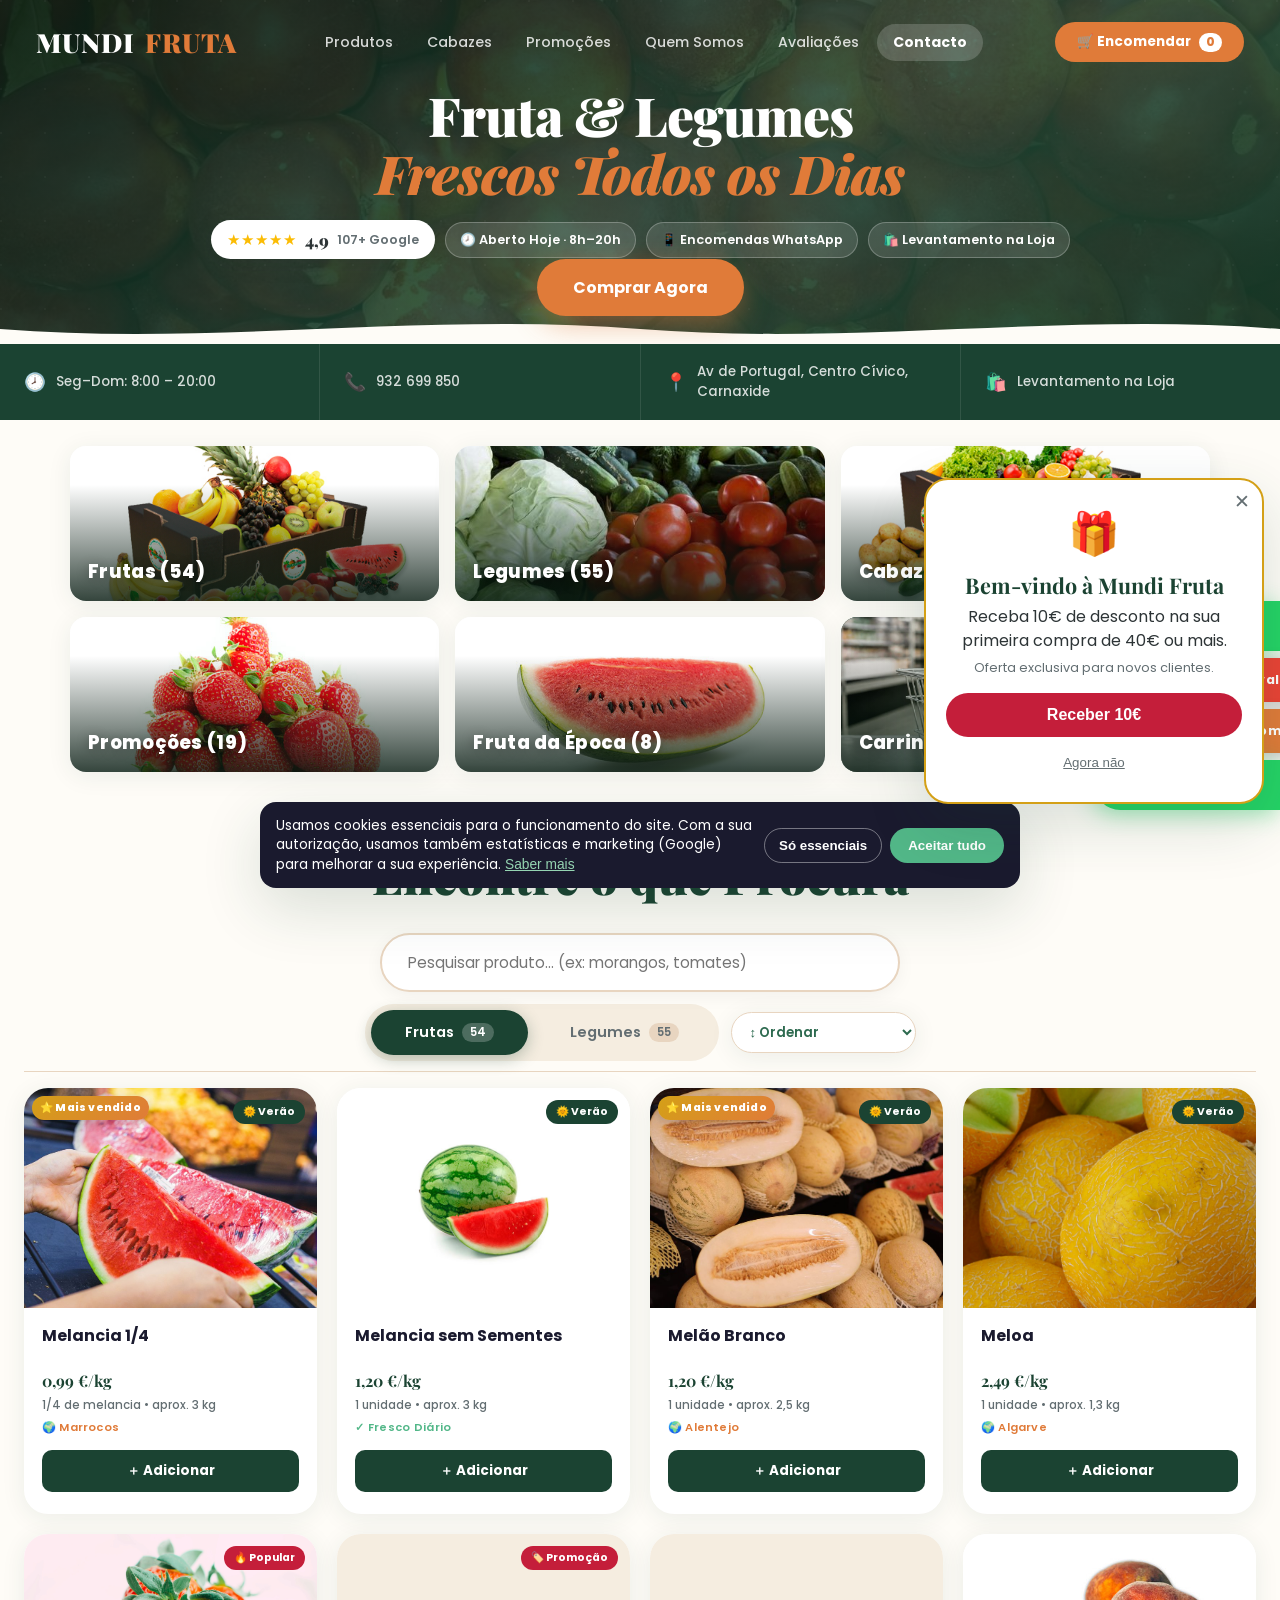
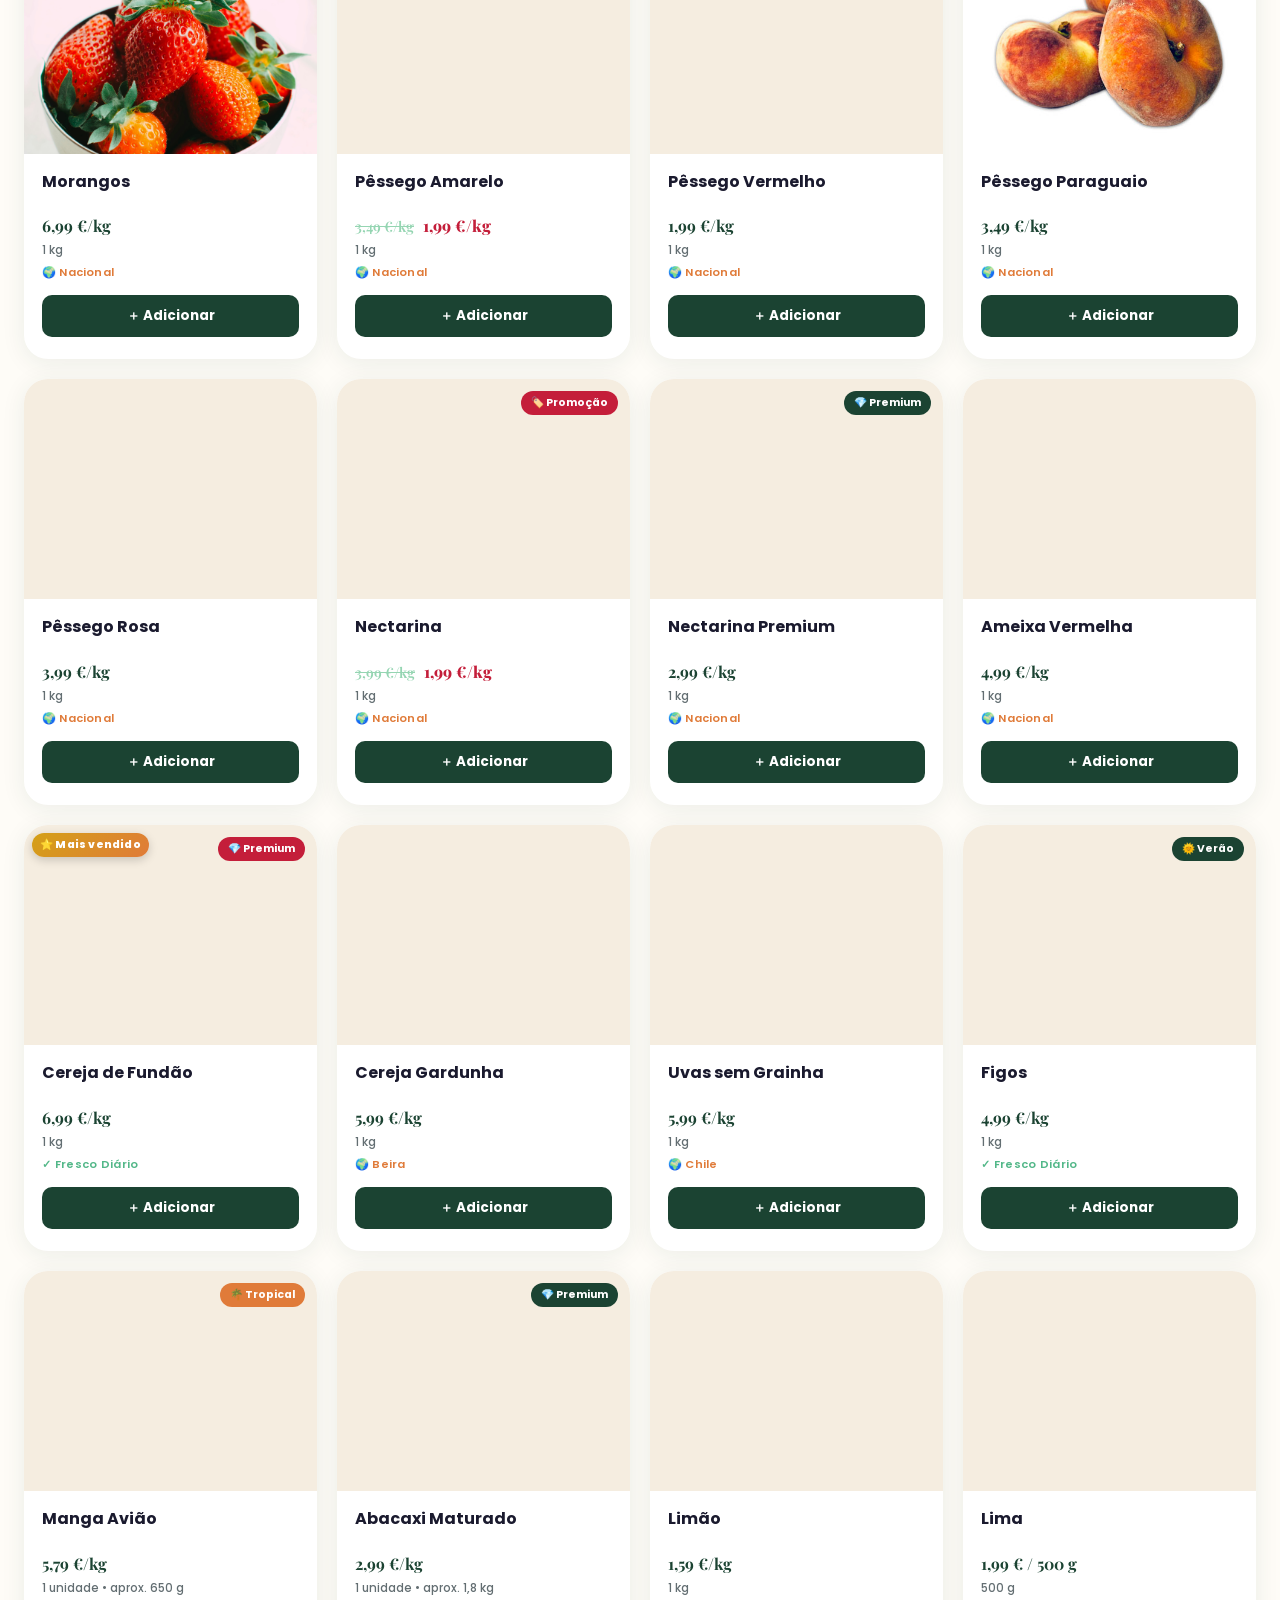
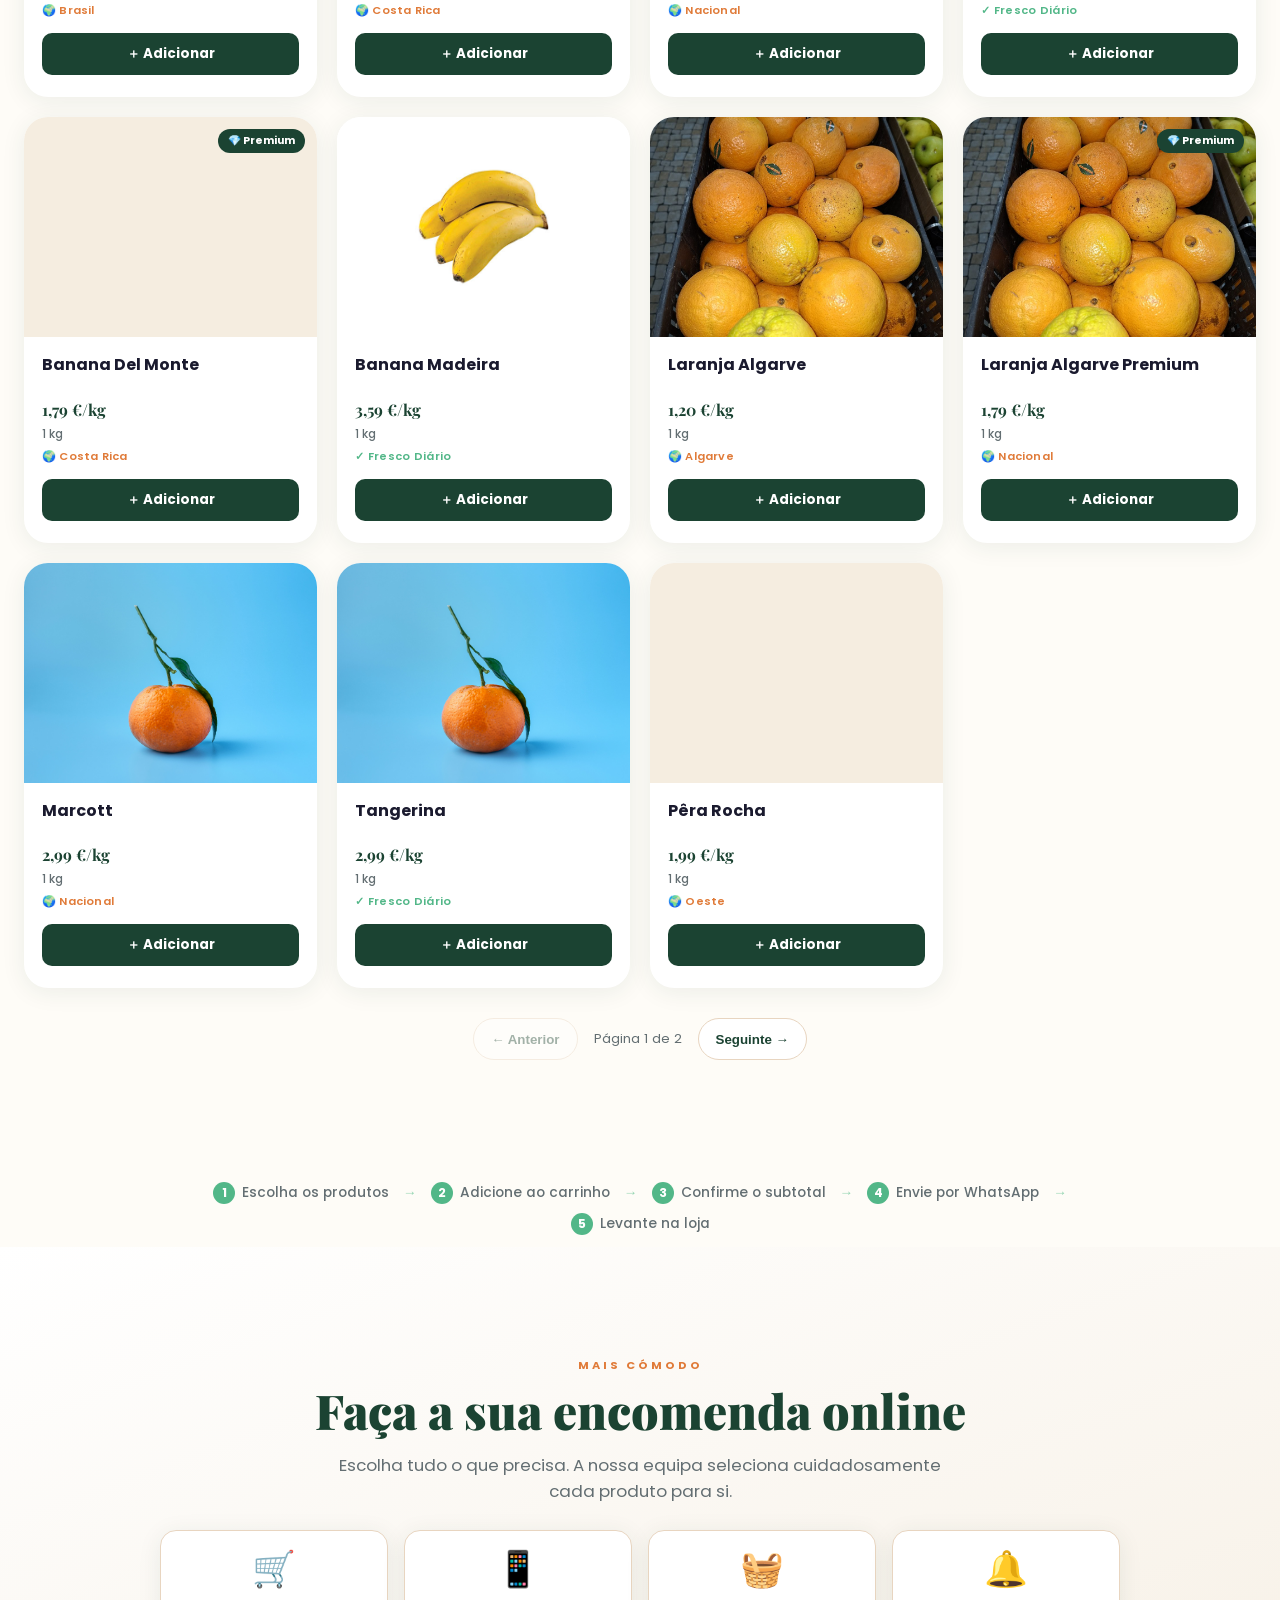
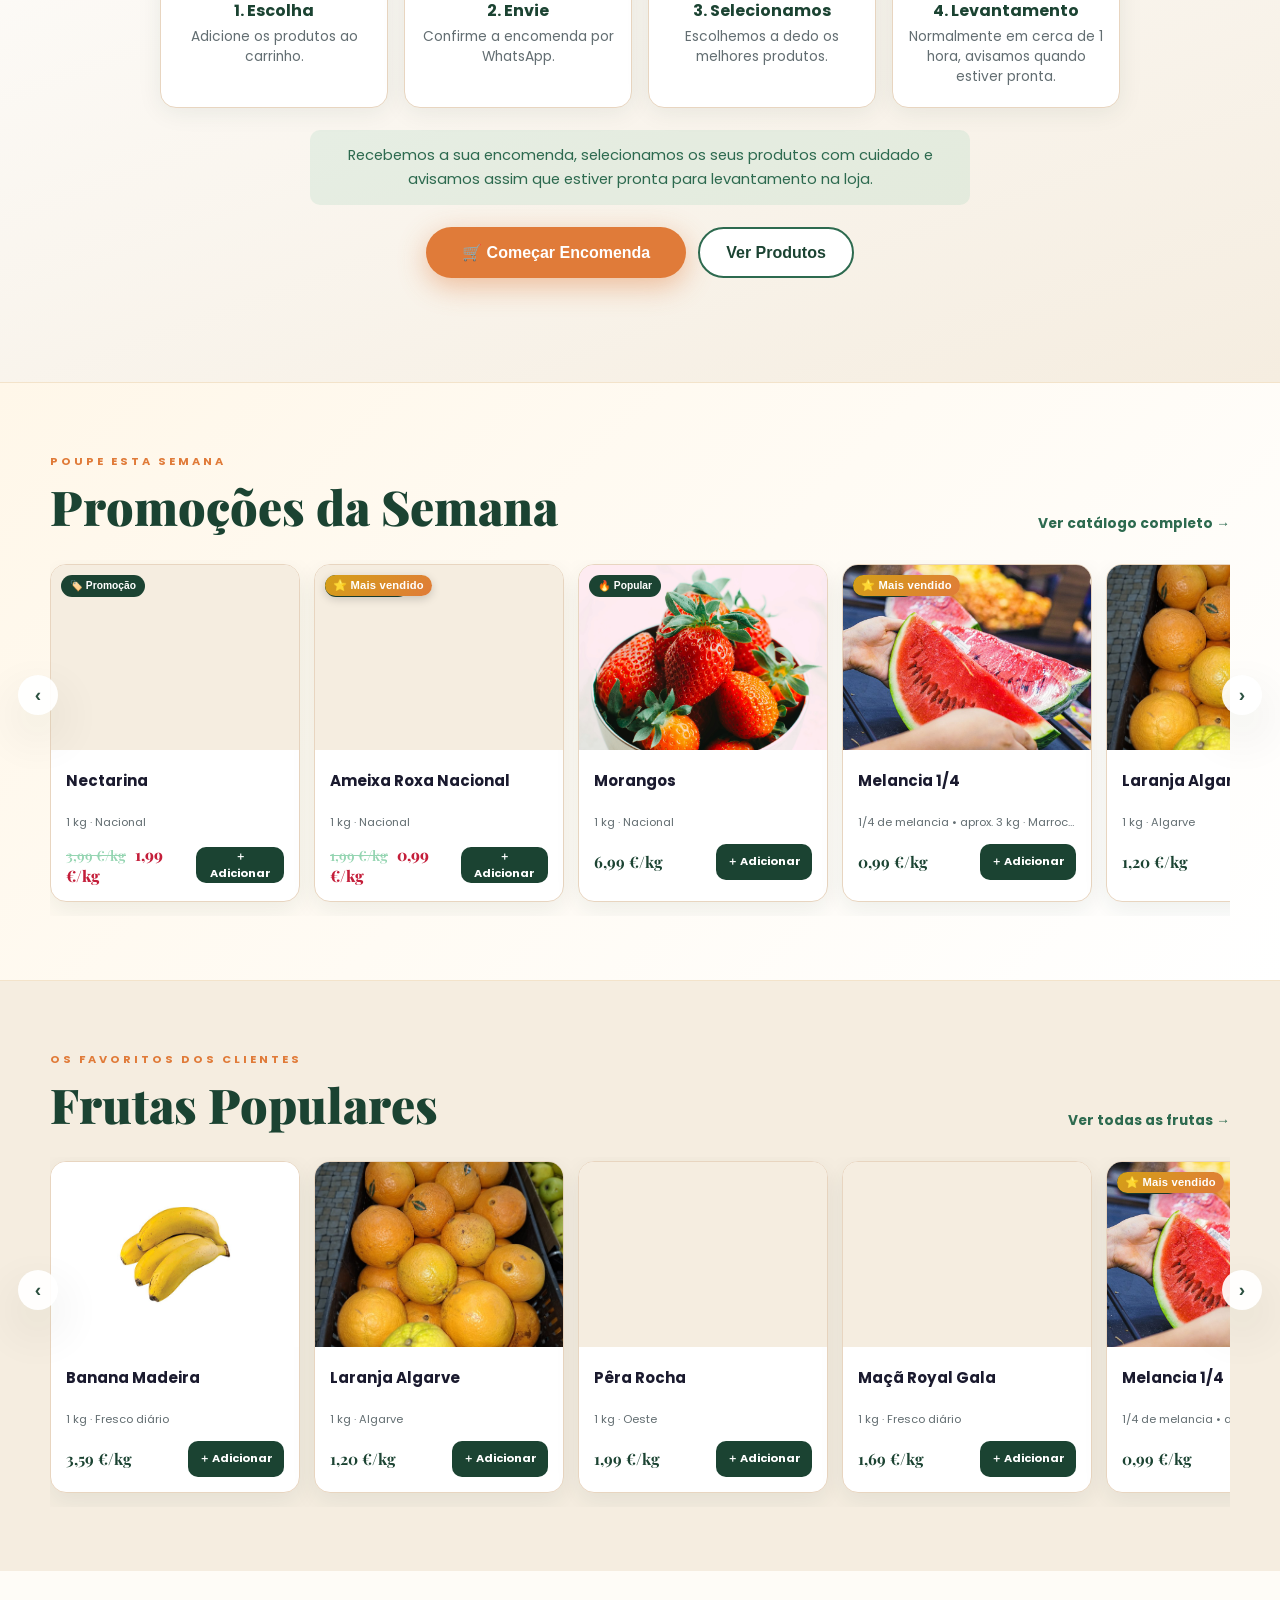
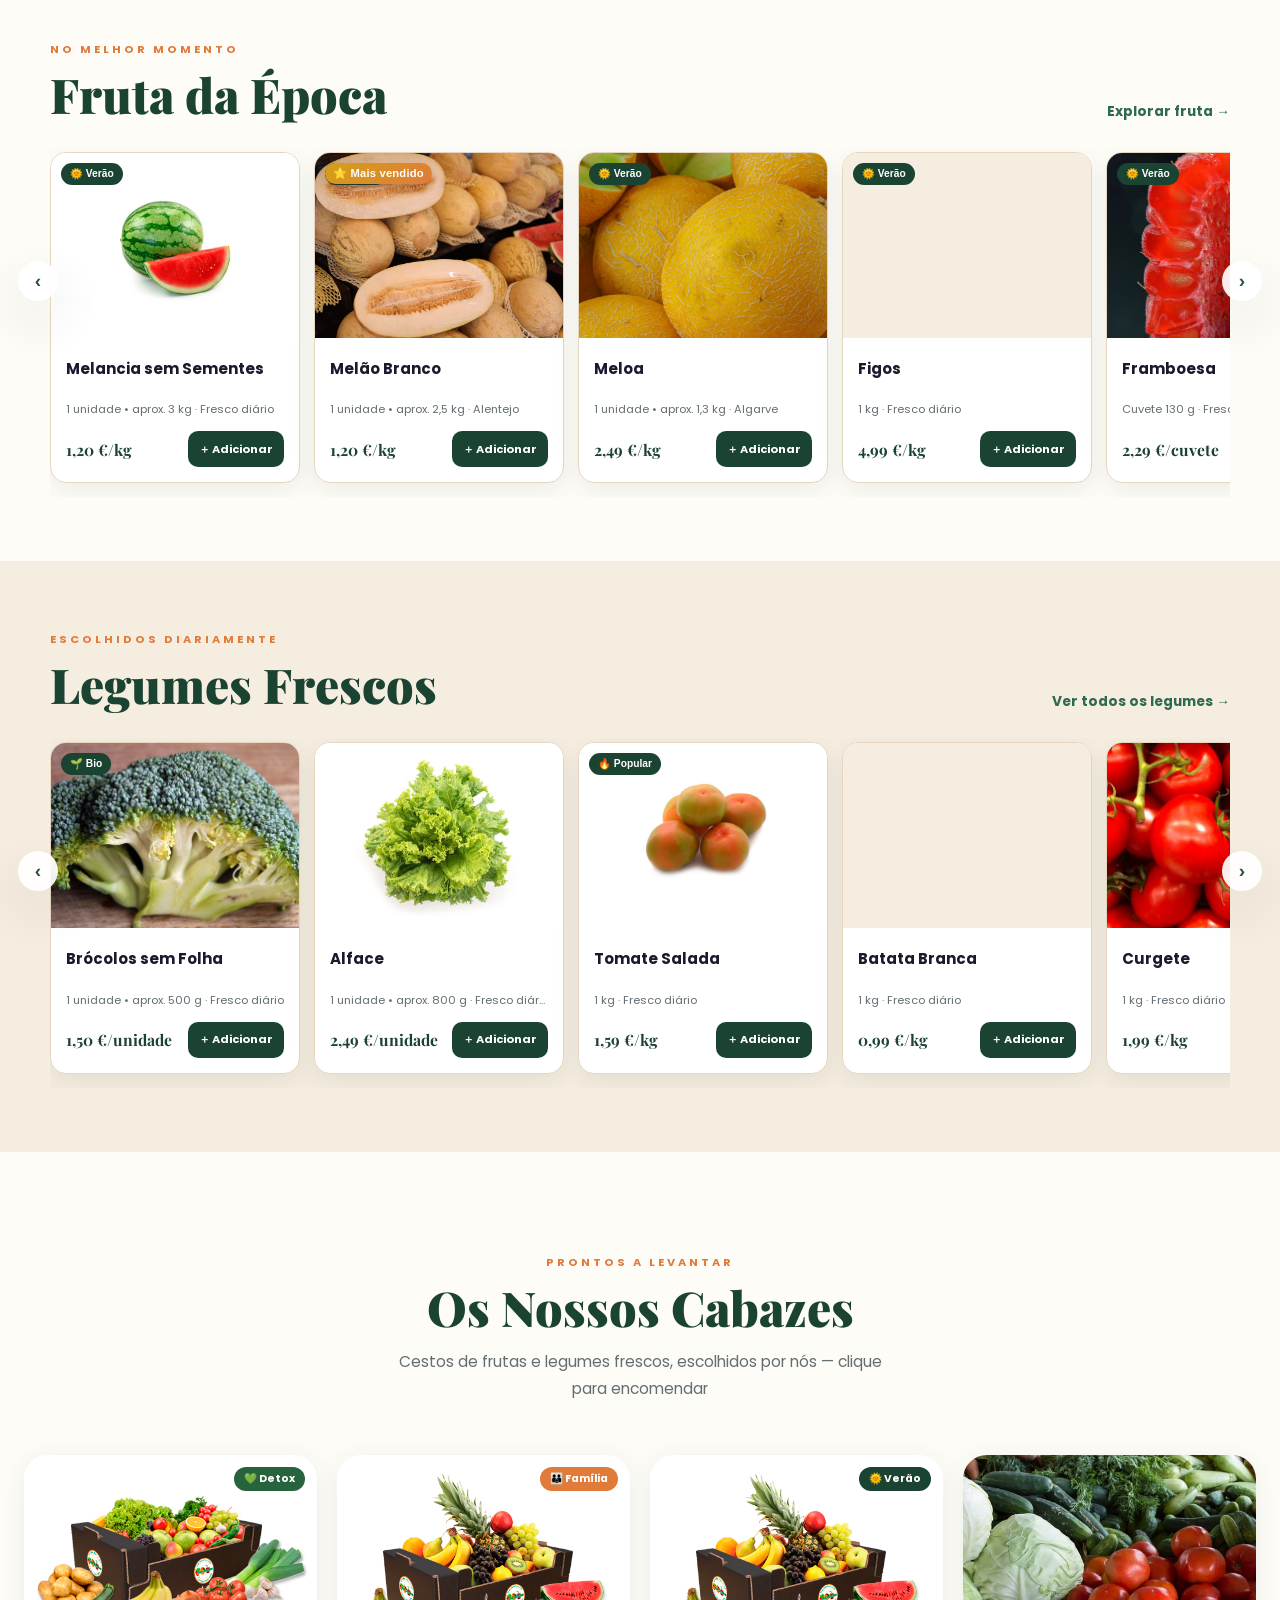
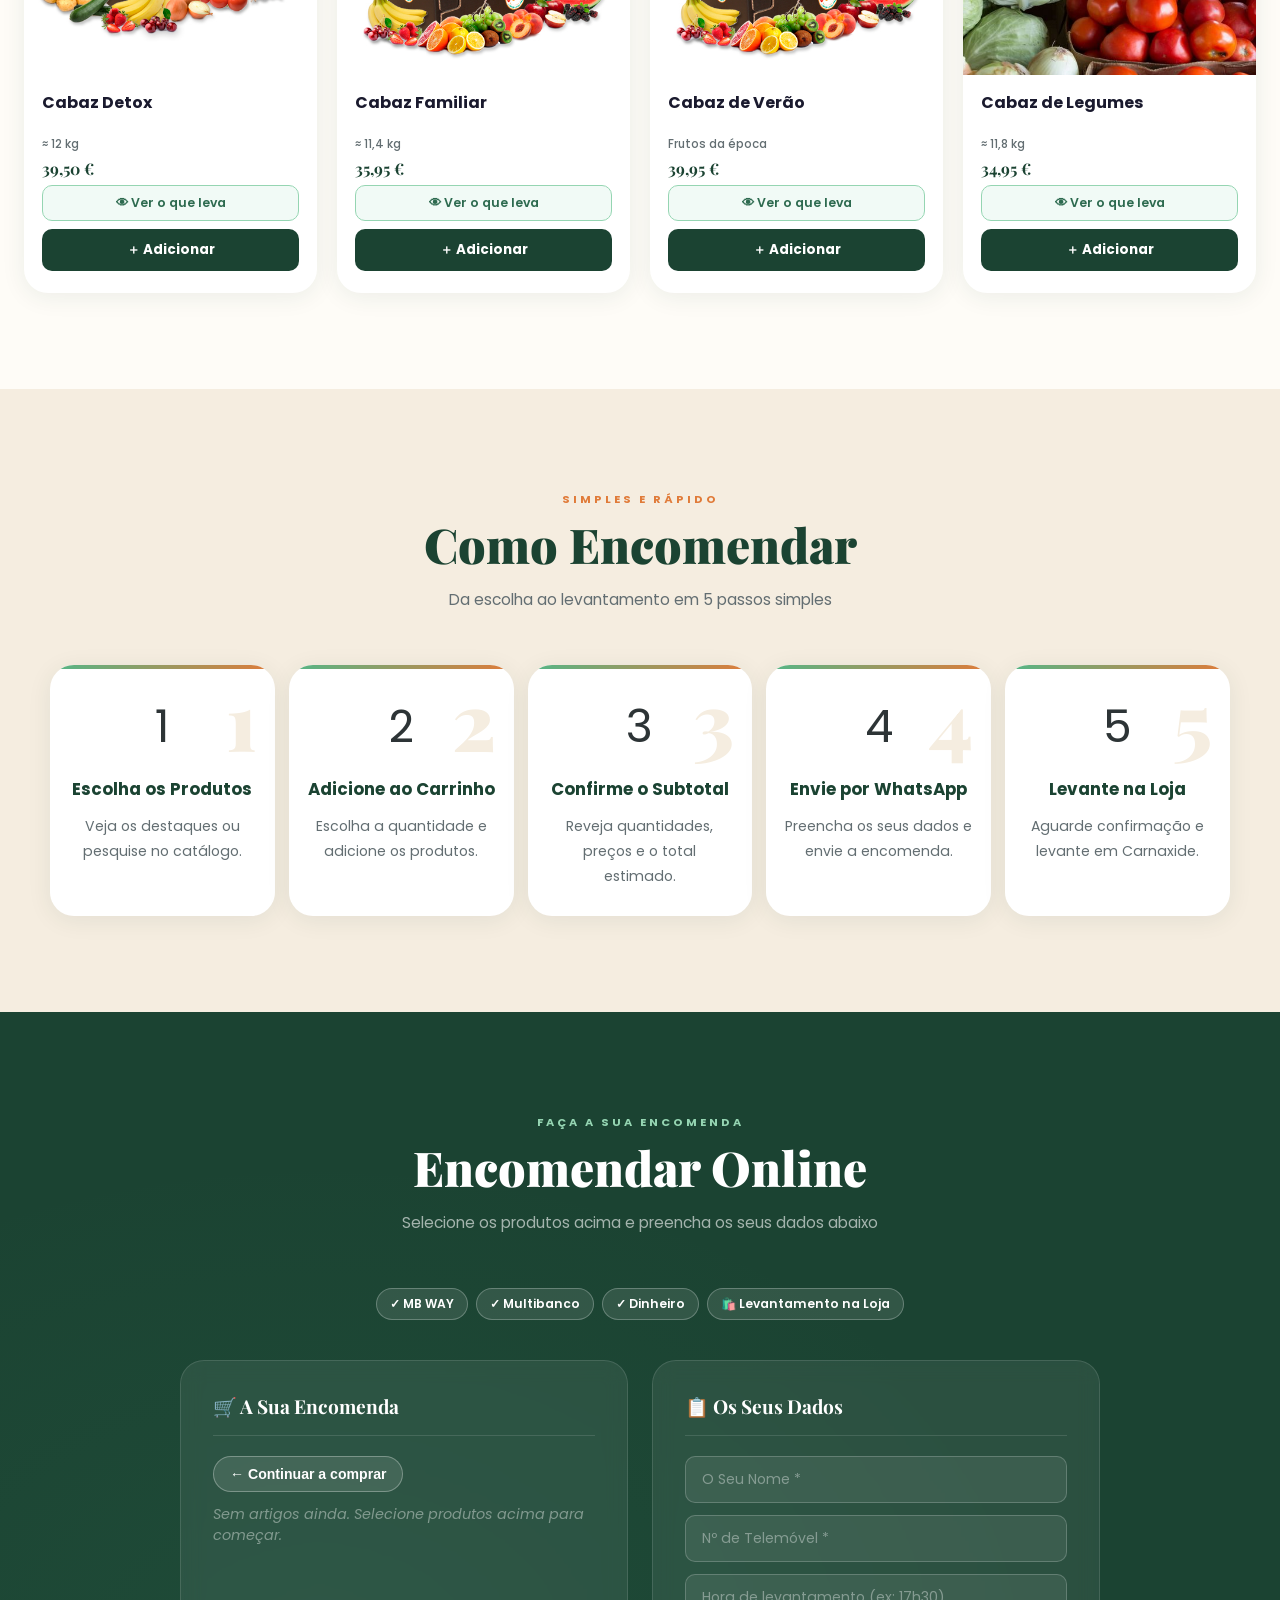
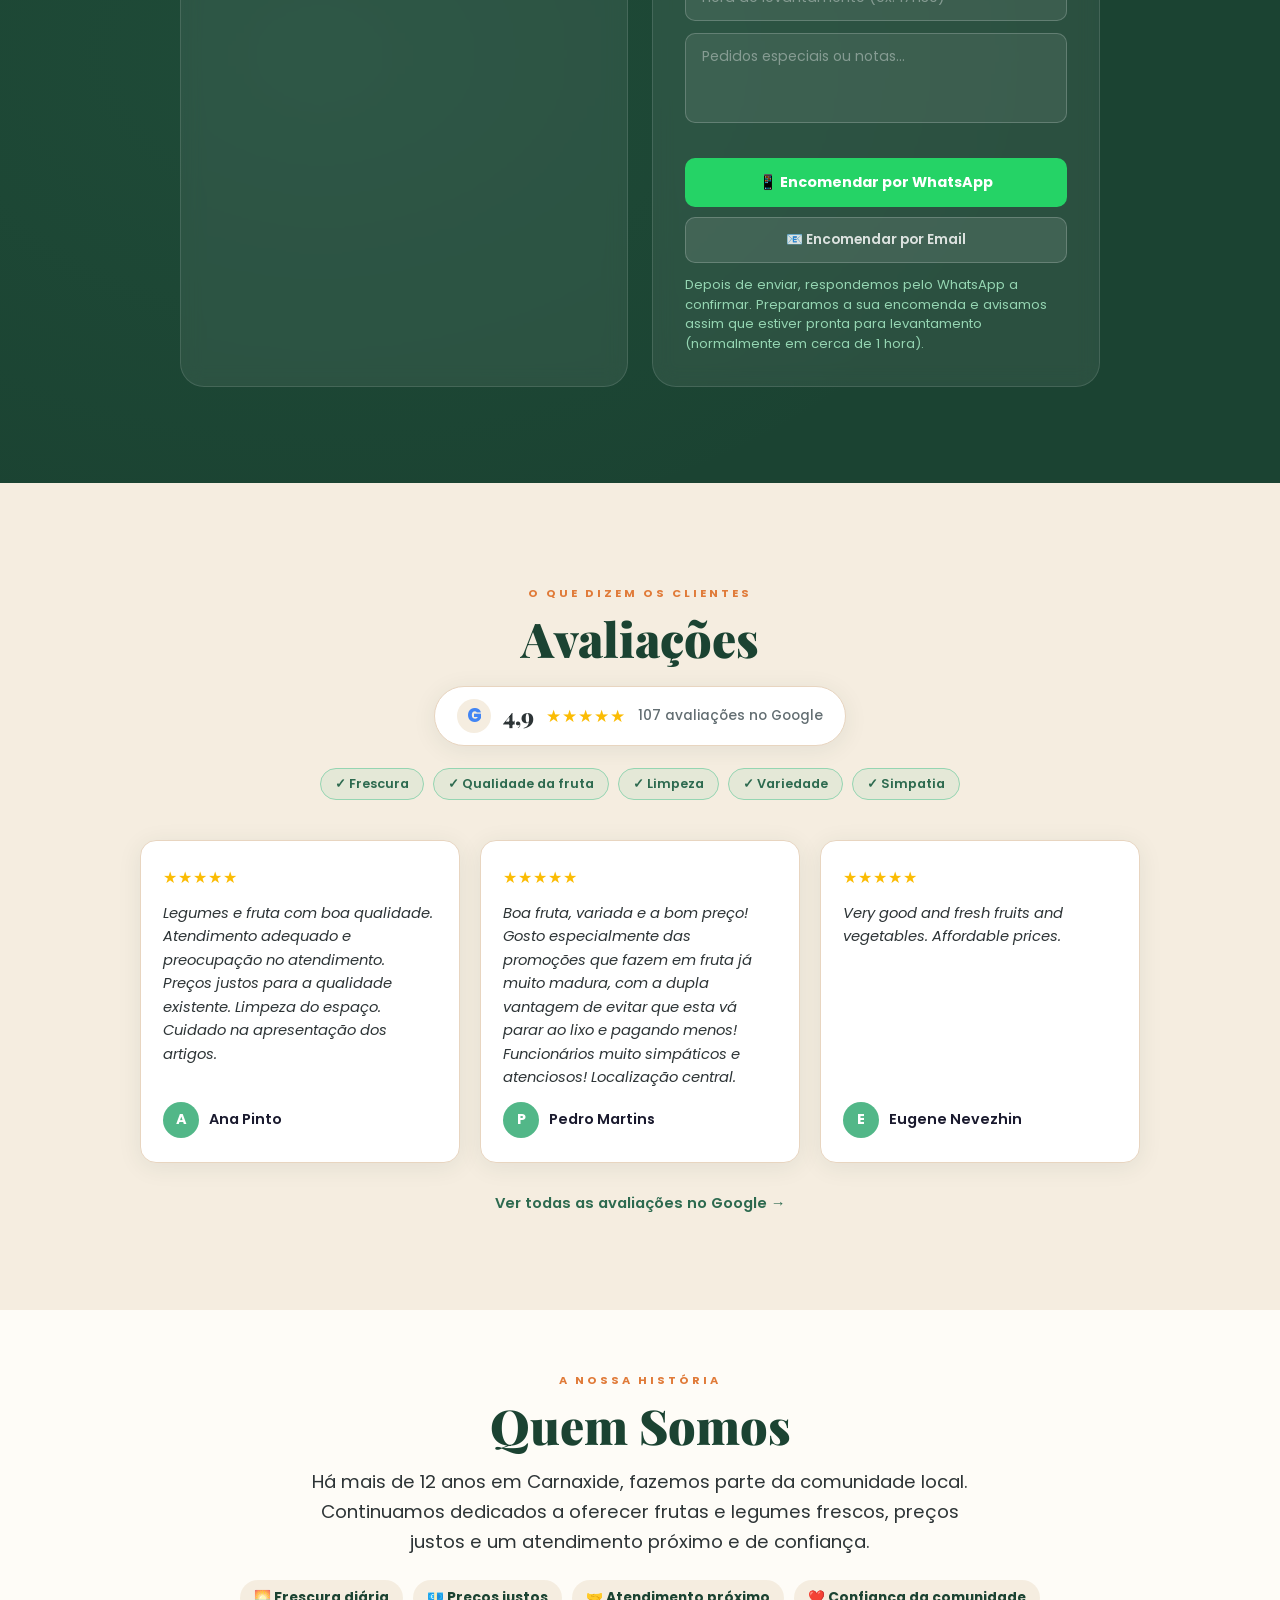
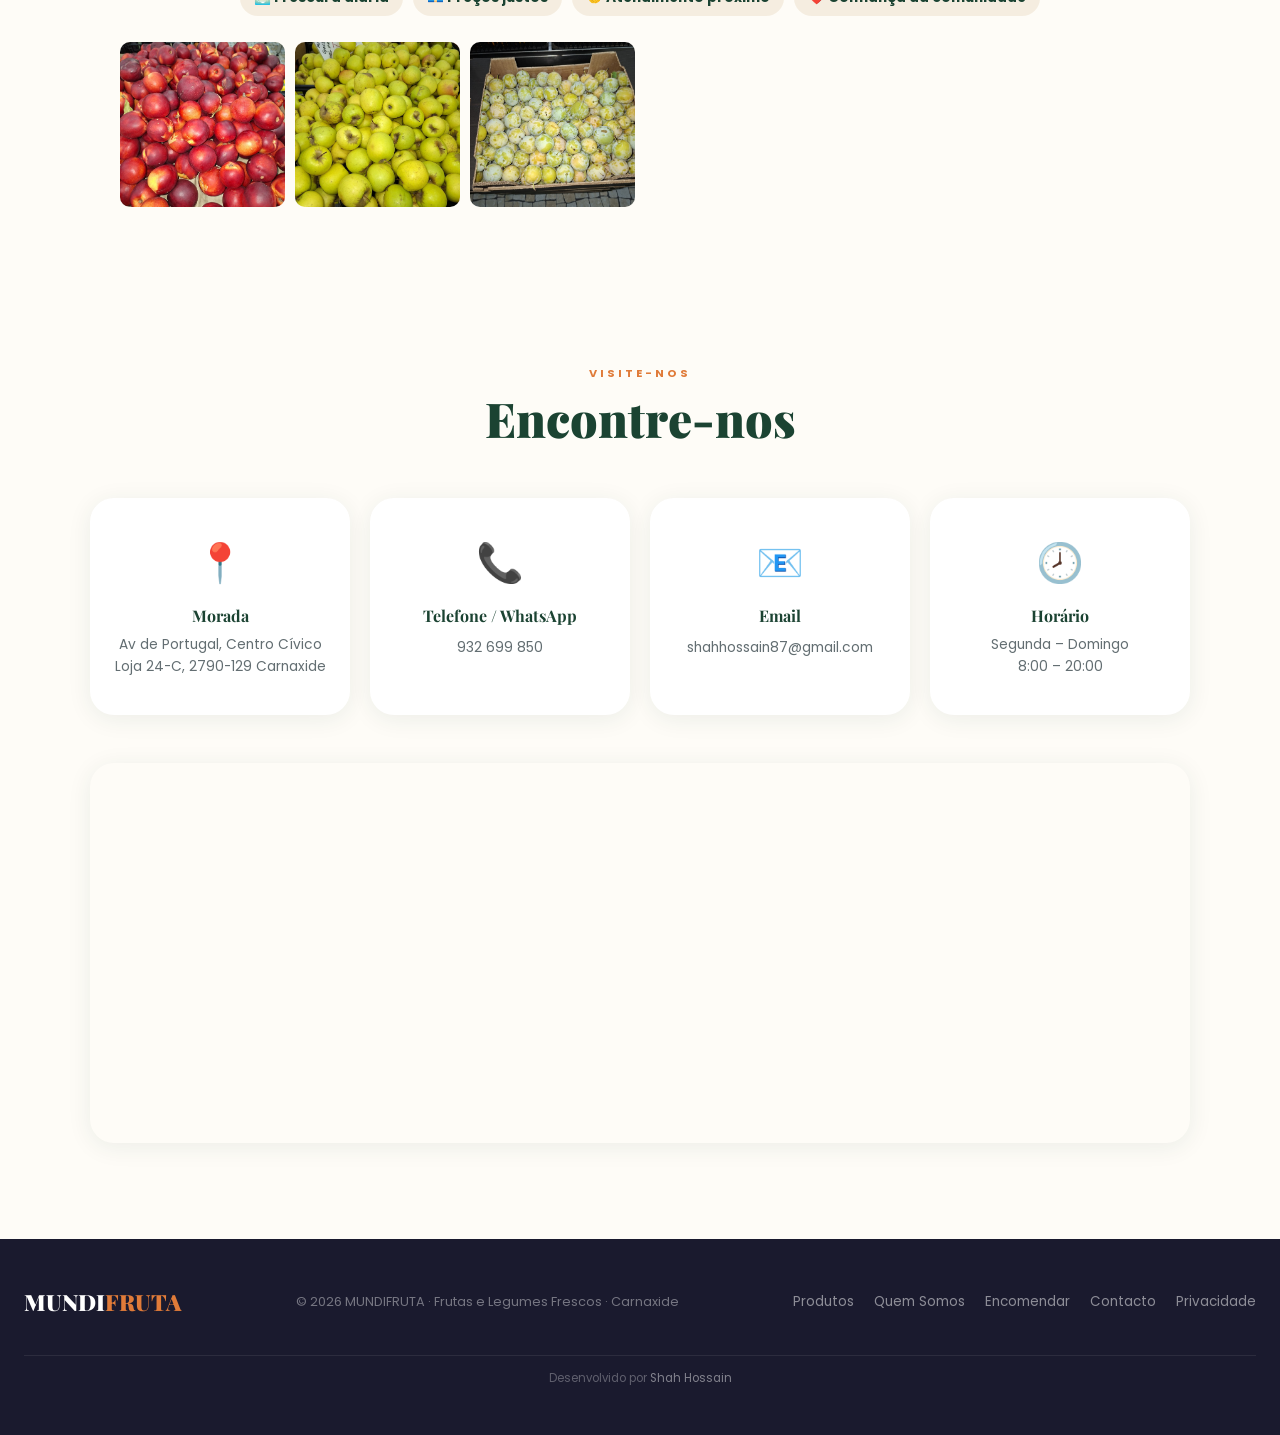
==== index.html @ 9eb569d8 "Promos + top sellers + Ameixa Branca unavailable - Ameixa Branca Nacional -> Indisponível (no add bu" ====
<!DOCTYPE html>
<html lang="pt">
<head>
  <meta charset="UTF-8"/>
  <meta name="viewport" content="width=device-width, initial-scale=1.0"/>
  <meta name="description" content="MUNDIFRUTA — Frutas e Legumes Frescos em Carnaxide. Encomende via WhatsApp e levante na loja. Aberto todos os dias das 8h às 20h."/>
  <title>MUNDIFRUTA — Frutas &amp; Legumes Frescos | Carnaxide</title>
  <link rel="canonical" href="https://shahhossain050187-beep.github.io/mundifruta/"/>

  <!-- Favicon (emoji) -->
  <link rel="icon" href="data:image/svg+xml,<svg xmlns='http://www.w3.org/2000/svg' viewBox='0 0 100 100'><text y='.9em' font-size='90'>🍓</text></svg>"/>

  <!-- Open Graph (WhatsApp / Facebook partilha) -->
  <meta property="og:type" content="business.business"/>
  <meta property="og:site_name" content="MUNDIFRUTA"/>
  <meta property="og:title" content="MUNDIFRUTA — Frutas &amp; Legumes Frescos em Carnaxide"/>
  <meta property="og:description" content="Frutas e legumes frescos selecionados diariamente. Encomende por WhatsApp e levante na loja. Aberto todos os dias, 8h–20h · Carnaxide."/>
  <meta property="og:image" content="https://shahhossain050187-beep.github.io/mundifruta/fotos/cabaz_mix.jpeg"/>
  <meta property="og:url" content="https://shahhossain050187-beep.github.io/mundifruta/"/>
  <meta property="og:locale" content="pt_PT"/>

  <!-- Twitter card -->
  <meta name="twitter:card" content="summary_large_image"/>
  <meta name="twitter:title" content="MUNDIFRUTA — Frutas &amp; Legumes Frescos em Carnaxide"/>
  <meta name="twitter:description" content="Frutas e legumes frescos selecionados diariamente. Encomende por WhatsApp e levante na loja. Carnaxide · 8h–20h."/>
  <meta name="twitter:image" content="https://shahhossain050187-beep.github.io/mundifruta/fotos/cabaz_mix.jpeg"/>

  <link rel="preconnect" href="https://fonts.googleapis.com">
  <link rel="preconnect" href="https://fonts.gstatic.com" crossorigin>
  <link href="https://fonts.googleapis.com/css2?family=Playfair+Display:ital,wght@0,700;0,900;1,700&family=Poppins:wght@300;400;500;600;700;800&display=swap" rel="stylesheet">
  <link rel="stylesheet" href="css/estilos.css?v=20"/>

  <!-- ═══════════ DADOS ESTRUTURADOS (Google) ═══════════ -->
  <script type="application/ld+json">
  {
    "@context": "https://schema.org",
    "@type": "GroceryStore",
    "name": "MUNDIFRUTA",
    "description": "Loja de frutas e legumes frescos em Carnaxide. Encomende por WhatsApp e levante na loja.",
    "image": "https://shahhossain050187-beep.github.io/mundifruta/fotos/cabaz_mix.jpeg",
    "url": "https://shahhossain050187-beep.github.io/mundifruta/",
    "telephone": "+351932699850",
    "priceRange": "€€",
    "currenciesAccepted": "EUR",
    "address": {
      "@type": "PostalAddress",
      "streetAddress": "Av de Portugal, Centro Cívico, Loja 24-C",
      "addressLocality": "Carnaxide",
      "addressRegion": "Oeiras",
      "postalCode": "2790-129",
      "addressCountry": "PT"
    },
    "geo": {
      "@type": "GeoCoordinates",
      "latitude": 38.7252,
      "longitude": -9.2447
    },
    "hasMap": "https://maps.app.goo.gl/1gHGqMac4ahTtfxf8",
    "openingHoursSpecification": [{
      "@type": "OpeningHoursSpecification",
      "dayOfWeek": ["Monday","Tuesday","Wednesday","Thursday","Friday","Saturday","Sunday"],
      "opens": "08:00",
      "closes": "20:00"
    }],
    "aggregateRating": {
      "@type": "AggregateRating",
      "ratingValue": "4.9",
      "reviewCount": "107",
      "bestRating": "5"
    },
    "areaServed": ["Carnaxide","Oeiras","Linda-a-Velha","Queijas","Miraflores","Algés"],
    "sameAs": [
      "https://www.facebook.com/share/1BTf2VkRDJ/",
      "https://maps.app.goo.gl/1gHGqMac4ahTtfxf8"
    ]
  }
  </script>
</head>
<body>

<!-- ═══════════ NAV ═══════════ -->
<nav id="main-nav">
  <div class="nav-inner">
    <a href="#inicio" class="logo">MUNDI<span class="logo-accent">FRUTA</span></a>
    <div class="nav-links">
      <a href="#produtos">Produtos</a>
      <a href="#cabazes">Cabazes</a>
      <a href="#promocoes">Promoções</a>
      <a href="#quem-somos">Quem Somos</a>
      <a href="#avaliacoes">Avaliações</a>
      <a href="#contacto">Contacto</a>
    </div>
    <div class="nav-right">
      <button class="nav-order" onclick="irParaEncomenda()">
        🛒 Encomendar <span class="cart-badge" id="cart-count">0</span>
      </button>
      <button class="hamburger" onclick="toggleMenu()" aria-label="Menu">
        <span></span><span></span><span></span>
      </button>
    </div>
  </div>
</nav>

<!-- ═══════════ MOBILE MENU ═══════════ -->
<div class="mobile-menu" id="mobile-menu">
  <button class="mobile-close" onclick="toggleMenu()">✕</button>
  <a href="#promocoes"      onclick="toggleMenu()">Promoções</a>
  <a href="#cabazes"        onclick="toggleMenu()">Cabazes</a>
  <a href="#como-funciona"  onclick="toggleMenu()">Como Funciona</a>
  <a href="#produtos"       onclick="toggleMenu()">Produtos</a>
  <a href="#quem-somos"     onclick="toggleMenu()">Quem Somos</a>
  <a href="#avaliacoes"     onclick="toggleMenu()">Avaliações</a>
  <a href="#encomenda"      onclick="toggleMenu()">Encomendar</a>
  <a href="#contacto"       onclick="toggleMenu()">Contacto</a>
</div>

<!-- ═══════════ HERO ═══════════ -->
<div class="hero" id="inicio">
  <div class="hero-slides" id="hero-slides" aria-hidden="true"></div>
  <div class="hero-content">
    <h1 class="hero-heading">
      Fruta &amp; Legumes<br><em>Frescos Todos os Dias</em>
    </h1>
    <div class="hero-trust">
      <a class="hero-rating" href="https://maps.app.goo.gl/1gHGqMac4ahTtfxf8?g_st=ac" target="_blank" rel="noopener" title="Ver avaliações no Google">
        <span class="hr-stars">★★★★★</span>
        <span class="hr-score">4,9</span>
        <span class="hr-count">107+ Google</span>
      </a>
      <span class="hero-chip">🕗 Aberto Hoje · 8h–20h</span>
      <span class="hero-chip">📱 Encomendas WhatsApp</span>
      <span class="hero-chip">🛍️ Levantamento na Loja</span>
    </div>
    <div class="hero-ctas">
      <a href="#produtos" class="btn-prim">Comprar Agora</a>
    </div>
  </div>
  <svg class="hero-wave" viewBox="0 0 1440 72" fill="none" preserveAspectRatio="none">
    <path d="M0,36 C240,72 480,0 720,36 C960,72 1200,0 1440,36 L1440,72 L0,72 Z" fill="#FEFCF7"/>
  </svg>
</div>

<!-- ═══════════ INFO STRIP ═══════════ -->
<div class="info-strip">
  <div class="info-strip-inner">
    <div class="info-item"><span>🕗</span> Seg–Dom: 8:00 – 20:00</div>
    <div class="info-item"><span>📞</span> 932 699 850</div>
    <div class="info-item"><span>📍</span> Av de Portugal, Centro Cívico, Carnaxide</div>
    <div class="info-item"><span>🛍️</span> Levantamento na Loja</div>
  </div>
</div>

<!-- ═══════════ CATEGORY QUICK ACCESS ═══════════ -->
<div class="cat-quick">
  <button class="cat-quick-btn" onclick="abrirCatalogo('frutas')">
    <img src="fotos/cabaz_frutas.jpeg" alt="Seleção de frutas frescas" loading="lazy" decoding="async"/>
    <span class="cq-overlay"></span><span class="cq-label" data-count-label="frutas">Frutas</span>
  </button>
  <button class="cat-quick-btn" onclick="abrirCatalogo('legumes')">
    <img src="fotos/cabaz_legumes.jpeg" alt="Seleção apenas de legumes frescos" loading="lazy" decoding="async"/>
    <span class="cq-overlay"></span><span class="cq-label" data-count-label="legumes">Legumes</span>
  </button>
  <button class="cat-quick-btn" onclick="document.getElementById('cabazes').scrollIntoView({behavior:'smooth'})">
    <img src="fotos/cabaz_detox.jpeg" alt="Cabaz de frutas e legumes" loading="lazy" decoding="async"/>
    <span class="cq-overlay"></span><span class="cq-label" data-count-label="cabazes">Cabazes</span>
  </button>
  <button class="cat-quick-btn" onclick="document.getElementById('promocoes').scrollIntoView({behavior:'smooth'})">
    <img src="fotos/morangos.jpeg" alt="Promoções e destaques da semana" loading="lazy" decoding="async"/>
    <span class="cq-overlay"></span><span class="cq-label" data-count-label="promocoes">Promoções</span>
  </button>
  <button class="cat-quick-btn" onclick="document.getElementById('verao').scrollIntoView({behavior:'smooth'})">
    <img src="fotos/melancia.jpeg" alt="Fruta fresca da época" loading="lazy" decoding="async"/>
    <span class="cq-overlay"></span><span class="cq-label" data-count-label="epoca">Fruta da Época</span>
  </button>
  <button class="cat-quick-btn cq-order" onclick="document.getElementById('encomenda').scrollIntoView({behavior:'smooth'})">
    <img src="fotos/cart-review.jpg" alt="Carrinho de compras vazio para rever a encomenda" loading="lazy" decoding="async"/>
    <span class="cq-overlay"></span><span class="cq-label">Carrinho <b id="quick-cart-count">0</b></span>
  </button>
</div>

<!-- ═══════════ COMO ENCOMENDAR (mini) ═══════════ -->
<div class="order-steps-mini">
  <span class="osm-step"><b>1</b> Escolha os produtos</span>
  <span class="osm-arrow">→</span>
  <span class="osm-step"><b>2</b> Adicione ao carrinho</span>
  <span class="osm-arrow">→</span>
  <span class="osm-step"><b>3</b> Confirme o subtotal</span>
  <span class="osm-arrow">→</span>
  <span class="osm-step"><b>4</b> Envie por WhatsApp</span>
  <span class="osm-arrow">→</span>
  <span class="osm-step"><b>5</b> Levante na loja</span>
</div>

<!-- ═══════════ ENCOMENDA ONLINE (CTA premium) ═══════════ -->
<div class="section online-order fi" id="encomenda-online">
  <div class="oo-inner">
    <span class="eyebrow">Mais cómodo</span>
    <h2 class="section-title">Faça a sua encomenda online</h2>
    <p class="oo-lead">Escolha tudo o que precisa. A nossa equipa seleciona cuidadosamente cada produto para si.</p>
    <div class="oo-steps">
      <div class="oo-step"><span class="oo-ic">🛒</span><h4>1. Escolha</h4><p>Adicione os produtos ao carrinho.</p></div>
      <div class="oo-step"><span class="oo-ic">📱</span><h4>2. Envie</h4><p>Confirme a encomenda por WhatsApp.</p></div>
      <div class="oo-step"><span class="oo-ic">🧺</span><h4>3. Selecionamos</h4><p>Escolhemos a dedo os melhores produtos.</p></div>
      <div class="oo-step"><span class="oo-ic">🔔</span><h4>4. Levantamento</h4><p>Normalmente em cerca de 1 hora, avisamos quando estiver pronta.</p></div>
    </div>
    <p class="oo-note">Recebemos a sua encomenda, selecionamos os seus produtos com cuidado e avisamos assim que estiver pronta para levantamento na loja.</p>
    <div class="oo-ctas">
      <button class="btn-prim" type="button" onclick="irParaEncomenda()">🛒 Começar Encomenda</button>
      <button class="btn-sec" type="button" onclick="document.getElementById('produtos').scrollIntoView({behavior:'smooth'})">Ver Produtos</button>
    </div>
  </div>
</div>

<!-- ═══════════ SHOPPING-FIRST SECTIONS ═══════════ -->
<div class="section shop-feature promo-shop" id="promocoes">
  <div class="shop-feature-head">
    <div><span class="eyebrow">Poupe esta semana</span><h2 class="section-title">Promoções da Semana</h2></div>
    <button class="shop-link" onclick="document.getElementById('produtos').scrollIntoView({behavior:'smooth'})">Ver catálogo completo →</button>
  </div>
  <div class="feature-grid" id="promo-grid"></div>
</div>

<div class="section shop-feature alt" id="populares">
  <div class="shop-feature-head">
    <div><span class="eyebrow">Os favoritos dos clientes</span><h2 class="section-title">Frutas Populares</h2></div>
    <button class="shop-link" onclick="abrirCatalogo('frutas')">Ver todas as frutas →</button>
  </div>
  <div class="feature-grid" id="popular-grid"></div>
</div>

<div class="section shop-feature" id="verao">
  <div class="shop-feature-head">
    <div><span class="eyebrow">No melhor momento</span><h2 class="section-title">Fruta da Época</h2></div>
    <button class="shop-link" onclick="abrirCatalogo('frutas')">Explorar fruta →</button>
  </div>
  <div class="feature-grid" id="season-grid"></div>
</div>

<div class="section shop-feature alt" id="legumes-frescos">
  <div class="shop-feature-head">
    <div><span class="eyebrow">Escolhidos diariamente</span><h2 class="section-title">Legumes Frescos</h2></div>
    <button class="shop-link" onclick="abrirCatalogo('legumes')">Ver todos os legumes →</button>
  </div>
  <div class="feature-grid" id="veg-featured-grid"></div>
</div>

<!-- ═══════════ PRODUCTS ═══════════ -->
<div class="section" id="produtos" style="padding-top:40px">
  <div class="section-hdr fi" style="margin-bottom:32px">
    <span class="eyebrow">Catálogo Completo</span>
    <h2 class="section-title">Encontre o que Procura</h2>
    <p class="section-sub">Pesquise ou navegue por páginas. Clique na fotografia para ver os detalhes.</p>
  </div>
  <div class="product-container">
    <div class="catalog-bar">
      <div class="search-row">
        <input class="search-input" id="search-input" type="text" placeholder="Pesquisar produto... (ex: morangos, tomates)" oninput="pesquisar()"/>
        <button class="search-clear" id="search-clear" onclick="limparPesquisa()">✕</button>
      </div>
      <div class="catalog-bar-row">
        <div class="cat-tabs">
          <button class="cat-tab active" id="tab-frutas"  onclick="mostrarCategoria('frutas',this)">Frutas <span class="cat-count" id="count-frutas">28</span></button>
          <button class="cat-tab"        id="tab-legumes" onclick="mostrarCategoria('legumes',this)">Legumes <span class="cat-count" id="count-legumes">16</span></button>
        </div>
        <select class="price-sort" id="price-sort" onchange="ordenarPreco()" aria-label="Ordenar por preço">
          <option value="">↕ Ordenar</option>
          <option value="asc">Preço: baixo → alto</option>
          <option value="desc">Preço: alto → baixo</option>
          <option value="az">Nome: A → Z</option>
          <option value="za">Nome: Z → A</option>
        </select>
      </div>
    </div>
    <div class="cat-section visible" id="cat-frutas">
      <div class="products-grid" id="grid-frutas"></div>
      <div class="no-results" id="no-frutas" style="display:none">Nenhum produto encontrado.</div>
      <div class="catalog-pagination" id="pagination-frutas"></div>
      <button class="veg-suggestion" onclick="abrirCatalogo('legumes')">Continuar para Legumes Frescos →</button>
    </div>
    <div class="cat-section" id="cat-legumes">
      <div class="products-grid" id="grid-legumes"></div>
      <div class="no-results" id="no-legumes" style="display:none">Nenhum produto encontrado.</div>
      <div class="catalog-pagination" id="pagination-legumes"></div>
    </div>
  </div>
</div>

<!-- ═══════════ CABAZES ═══════════ -->
<div class="section fi" id="cabazes">
  <div class="section-hdr fi" style="margin-bottom:48px">
    <span class="eyebrow">Prontos a Levantar</span>
    <h2 class="section-title">Os Nossos Cabazes</h2>
    <p class="section-sub">Cestos de frutas e legumes frescos, escolhidos por nós — clique para encomendar</p>
  </div>
  <div class="product-container">
    <div class="products-grid" id="grid-cabazes"></div>
  </div>
</div>

<!-- ═══════════ HOW IT WORKS ═══════════ -->
<div class="section alt fi" id="como-funciona">
  <div class="section-hdr fi" style="margin-bottom:52px">
    <span class="eyebrow">Simples e Rápido</span>
    <h2 class="section-title">Como Encomendar</h2>
    <p class="section-sub">Da escolha ao levantamento em 5 passos simples</p>
  </div>
  <div class="steps-grid">
    <div class="step-card fi">
      <div class="step-num">1</div>
      <div class="step-icon">1</div>
      <div class="step-title">Escolha os Produtos</div>
      <div class="step-text">Veja os destaques ou pesquise no catálogo.</div>
    </div>
    <div class="step-card fi">
      <div class="step-num">2</div>
      <div class="step-icon">2</div>
      <div class="step-title">Adicione ao Carrinho</div>
      <div class="step-text">Escolha a quantidade e adicione os produtos.</div>
    </div>
    <div class="step-card fi">
      <div class="step-num">3</div>
      <div class="step-icon">3</div>
      <div class="step-title">Confirme o Subtotal</div>
      <div class="step-text">Reveja quantidades, preços e o total estimado.</div>
    </div>
    <div class="step-card fi">
      <div class="step-num">4</div>
      <div class="step-icon">4</div>
      <div class="step-title">Envie por WhatsApp</div>
      <div class="step-text">Preencha os seus dados e envie a encomenda.</div>
    </div>
    <div class="step-card fi">
      <div class="step-num">5</div>
      <div class="step-icon">5</div>
      <div class="step-title">Levante na Loja</div>
      <div class="step-text">Aguarde confirmação e levante em Carnaxide.</div>
    </div>
  </div>
</div>

<!-- ═══════════ ORDER ═══════════ -->
<div class="section dark" id="encomenda">
  <div class="order-inner">
    <div class="section-hdr">
      <span class="eyebrow">Faça a Sua Encomenda</span>
      <h2 class="section-title">Encomendar Online</h2>
      <p class="section-sub">Selecione os produtos acima e preencha os seus dados abaixo</p>
      <div class="pay-badges">
        <span class="pay-badge">✓ MB WAY</span>
        <span class="pay-badge">✓ Multibanco</span>
        <span class="pay-badge">✓ Dinheiro</span>
        <span class="pay-badge">🛍️ Levantamento na Loja</span>
      </div>
    </div>
    <div class="order-grid">
      <div class="order-card">
        <div class="order-card-title">🛒 A Sua Encomenda</div>
        <button type="button" class="btn-continuar" onclick="continuarAComprar()">← Continuar a comprar</button>
        <ul class="order-items" id="order-list">
          <li class="empty-msg">Sem artigos ainda. Selecione produtos acima para começar.</li>
        </ul>
        <div class="order-total" id="order-total" hidden></div>
        <div class="promo-progress" id="promo-progress" hidden></div>
        <div class="crosssell crosssell-cart" id="crosssell-cart" hidden>
          <div class="cs-title">Complete o seu pedido</div>
          <div class="cs-row" id="crosssell-cart-row"></div>
        </div>
      </div>
      <div class="order-card">
        <div class="order-card-title">📋 Os Seus Dados</div>
        <form class="order-form" id="order-form" onsubmit="enviarWhatsApp(event)">
          <input type="text" id="cust-nome"      placeholder="O Seu Nome *" required/>
          <input type="tel"  id="cust-telemovel" placeholder="Nº de Telemóvel *" required/>
          <input type="text" id="cust-levantamento" placeholder="Hora de levantamento (ex: 17h30)"/>
          <textarea          id="cust-notas"     placeholder="Pedidos especiais ou notas..."></textarea>
          <div class="order-btns">
            <button type="submit" class="btn-wa">📱 Encomendar por WhatsApp</button>
            <button type="button" class="btn-em" onclick="enviarEmail()">📧 Encomendar por Email</button>
          </div>
          <p class="order-note">Depois de enviar, respondemos pelo WhatsApp a confirmar. Preparamos a sua encomenda e avisamos assim que estiver pronta para levantamento (normalmente em cerca de 1 hora).</p>
        </form>
      </div>
    </div>
  </div>
</div>

<!-- ═══════════ AVALIAÇÕES ═══════════ -->
<div class="section alt fi" id="avaliacoes">
  <div class="section-hdr fi" style="margin-bottom:20px">
    <span class="eyebrow">O Que Dizem os Clientes</span>
    <h2 class="section-title">Avaliações</h2>
  </div>
  <a class="google-badge fi" id="google-badge" href="#" target="_blank" rel="noopener">
    <span class="gb-logo">G</span>
    <span class="gb-nota" id="gb-nota">4,9</span>
    <span class="gb-stars" id="gb-stars">★★★★★</span>
    <span class="gb-total" id="gb-total">107 avaliações no Google</span>
  </a>
  <div class="temas-row fi" id="temas-row"></div>
  <div class="reviews-grid fi" id="reviews-grid"></div>
  <a class="reviews-cta fi" id="reviews-cta" href="#" target="_blank" rel="noopener">Ver todas as avaliações no Google →</a>
</div>

<!-- ═══════════ QUEM SOMOS ═══════════ -->
<div class="section fi" id="quem-somos">
  <div class="section-hdr fi">
    <span class="eyebrow">A Nossa História</span>
    <h2 class="section-title">Quem Somos</h2>
  </div>
  <p class="qs-intro fi">Há mais de 12 anos em Carnaxide, fazemos parte da comunidade local. Continuamos dedicados a oferecer frutas e legumes frescos, preços justos e um atendimento próximo e de confiança.</p>
  <div class="qs-principios fi">
    <span class="qs-chip">🌅 Frescura diária</span>
    <span class="qs-chip">💶 Preços justos</span>
    <span class="qs-chip">🤝 Atendimento próximo</span>
    <span class="qs-chip">❤️ Confiança da comunidade</span>
  </div>
  <div class="qs-gallery fi" id="qs-gallery"></div>
</div>

<!-- ═══════════ CONTACT ═══════════ -->
<div class="section" id="contacto">
  <div class="section-hdr fi" style="margin-bottom:52px">
    <span class="eyebrow">Visite-nos</span>
    <h2 class="section-title">Encontre-nos</h2>
  </div>
  <div class="contact-grid">
    <div class="contact-card fi">
      <div class="contact-icon">📍</div>
      <h4>Morada</h4>
      <p>Av de Portugal, Centro Cívico<br>Loja 24-C, 2790-129 Carnaxide</p>
    </div>
    <div class="contact-card fi">
      <div class="contact-icon">📞</div>
      <h4>Telefone / WhatsApp</h4>
      <a href="tel:932699850">932 699 850</a>
    </div>
    <div class="contact-card fi">
      <div class="contact-icon">📧</div>
      <h4>Email</h4>
      <a href="mailto:shahhossain87@gmail.com">shahhossain87@gmail.com</a>
    </div>
    <div class="contact-card fi">
      <div class="contact-icon">🕗</div>
      <h4>Horário</h4>
      <p>Segunda – Domingo<br>8:00 – 20:00</p>
    </div>
  </div>
  <div class="map-wrap fi">
    <iframe
      src="https://maps.google.com/maps?q=Mundifruta-Carnaxide,%20Av%20de%20Portugal,%20Centro%20C%C3%ADvico,%20loja%2024-C,%202790-129%20Carnaxide&hl=pt&z=17&output=embed"
      allowfullscreen="" loading="lazy" title="Localização MUNDIFRUTA">
    </iframe>
  </div>
</div>

<!-- ═══════════ FOOTER ═══════════ -->
<footer>
  <div class="footer-inner">
    <div class="footer-logo">MUNDI<span>FRUTA</span></div>
    <div class="footer-text">&copy; 2026 MUNDIFRUTA · Frutas e Legumes Frescos · Carnaxide</div>
    <div class="footer-links">
      <a href="#produtos">Produtos</a>
      <a href="#quem-somos">Quem Somos</a>
      <a href="#encomenda">Encomendar</a>
      <a href="#contacto">Contacto</a>
      <a href="#" onclick="abrirPrivacidade();return false;">Privacidade</a>
    </div>
    <div class="footer-credit">Desenvolvido por <a href="mailto:shahhossain050187@gmail.com">Shah Hossain</a></div>
  </div>
</footer>

<!-- ═══════════ SOCIAL PANEL ═══════════ -->
<div class="social-panel">
  <a href="https://wa.me/351932699850?text=Ol%C3%A1%20MUNDIFRUTA!%20Gostaria%20de%20fazer%20uma%20pergunta." target="_blank" class="social-link social-wa" title="Fale connosco no WhatsApp">
    <span class="social-label">Fale Connosco</span>
    <svg class="social-icon" viewBox="0 0 24 24" fill="currentColor"><path d="M17.472 14.382c-.297-.149-1.758-.867-2.03-.967-.273-.099-.471-.148-.67.15-.197.297-.767.966-.94 1.164-.173.199-.347.223-.644.075-.297-.15-1.255-.463-2.39-1.475-.883-.788-1.48-1.761-1.653-2.059-.173-.297-.018-.458.13-.606.134-.133.298-.347.446-.52.149-.174.198-.298.298-.497.099-.198.05-.371-.025-.52-.075-.149-.669-1.612-.916-2.207-.242-.579-.487-.5-.669-.51-.173-.008-.371-.01-.57-.01-.198 0-.52.074-.792.372-.272.297-1.04 1.016-1.04 2.479 0 1.462 1.065 2.875 1.213 3.074.149.198 2.096 3.2 5.077 4.487.709.306 1.262.489 1.694.625.712.227 1.36.195 1.871.118.571-.085 1.758-.719 2.006-1.413.248-.694.248-1.289.173-1.413-.074-.124-.272-.198-.57-.347m-5.421 7.403h-.004a9.87 9.87 0 01-5.031-1.378l-.361-.214-3.741.982.998-3.648-.235-.374a9.86 9.86 0 01-1.51-5.26c.001-5.45 4.436-9.884 9.888-9.884 2.64 0 5.122 1.03 6.988 2.898a9.825 9.825 0 012.893 6.994c-.003 5.45-4.437 9.884-9.885 9.884m8.413-18.297A11.815 11.815 0 0012.05 0C5.495 0 .16 5.335.157 11.892c0 2.096.547 4.142 1.588 5.945L.057 24l6.305-1.654a11.882 11.882 0 005.683 1.448h.005c6.554 0 11.89-5.335 11.893-11.893a11.821 11.821 0 00-3.48-8.413z"/></svg>
  </a>
  <a href="https://maps.app.goo.gl/1gHGqMac4ahTtfxf8?g_st=ac" target="_blank" class="social-link social-goog" title="Google Reviews">
    <span class="social-label">Avalie-nos</span>
    <svg class="social-icon" viewBox="0 0 24 24" fill="currentColor"><path d="M12 17.27L18.18 21l-1.64-7.03L22 9.24l-7.19-.61L12 2 9.19 8.63 2 9.24l5.46 4.73L5.82 21z"/></svg>
  </a>
  <a href="https://www.google.com/maps/dir/?api=1&destination=Mundifruta-Carnaxide%2C+Av.+de+Portugal%2C+Centro+C%C3%ADvico%2C+Loja+24-C%2C+2790-129+Carnaxide" target="_blank" rel="noopener" class="social-link social-map" title="Como chegar à loja">
    <span class="social-label">Como Chegar</span>
    <svg class="social-icon" viewBox="0 0 24 24" fill="currentColor"><path d="M12 2C8.13 2 5 5.13 5 9c0 5.25 7 13 7 13s7-7.75 7-13c0-3.87-3.13-7-7-7zm0 9.5a2.5 2.5 0 110-5 2.5 2.5 0 010 5z"/></svg>
  </a>
  <a href="https://wa.me/351932699850" target="_blank" class="social-link social-wa" title="Encomendar via WhatsApp">
    <span class="social-label">Encomendar</span>
    <svg class="social-icon" viewBox="0 0 24 24" fill="currentColor"><path d="M17.472 14.382c-.297-.149-1.758-.867-2.03-.967-.273-.099-.471-.148-.67.15-.197.297-.767.966-.94 1.164-.173.199-.347.223-.644.075-.297-.15-1.255-.463-2.39-1.475-.883-.788-1.48-1.761-1.653-2.059-.173-.297-.018-.458.13-.606.134-.133.298-.347.446-.52.149-.174.198-.298.298-.497.099-.198.05-.371-.025-.52-.075-.149-.669-1.612-.916-2.207-.242-.579-.487-.5-.669-.51-.173-.008-.371-.01-.57-.01-.198 0-.52.074-.792.372-.272.297-1.04 1.016-1.04 2.479 0 1.462 1.065 2.875 1.213 3.074.149.198 2.096 3.2 5.077 4.487.709.306 1.262.489 1.694.625.712.227 1.36.195 1.871.118.571-.085 1.758-.719 2.006-1.413.248-.694.248-1.289.173-1.413-.074-.124-.272-.198-.57-.347m-5.421 7.403h-.004a9.87 9.87 0 01-5.031-1.378l-.361-.214-3.741.982.998-3.648-.235-.374a9.86 9.86 0 01-1.51-5.26c.001-5.45 4.436-9.884 9.888-9.884 2.64 0 5.122 1.03 6.988 2.898a9.825 9.825 0 012.893 6.994c-.003 5.45-4.437 9.884-9.885 9.884m8.413-18.297A11.815 11.815 0 0012.05 0C5.495 0 .16 5.335.157 11.892c0 2.096.547 4.142 1.588 5.945L.057 24l6.305-1.654a11.882 11.882 0 005.683 1.448h.005c6.554 0 11.89-5.335 11.893-11.893a11.821 11.821 0 00-3.48-8.413z"/></svg>
  </a>
</div>

<!-- ═══════════ MOBILE BOTTOM BAR ═══════════ -->
<nav class="mobile-bar" id="mobile-bar">
  <button class="mb-item" onclick="irParaEncomenda()">
    <span class="mb-icon">🛒</span><span class="mb-label">Carrinho</span>
    <span class="mb-badge" id="mb-cart-count">0</span>
  </button>
  <a class="mb-item" href="#promocoes">
    <span class="mb-icon">%</span><span class="mb-label">Promoções</span>
  </a>
  <a class="mb-item" href="https://wa.me/351932699850" target="_blank" rel="noopener">
    <span class="mb-icon">💬</span><span class="mb-label">WhatsApp</span>
  </a>
  <a class="mb-item" href="https://www.google.com/maps/dir/?api=1&destination=Mundifruta-Carnaxide%2C+Av.+de+Portugal%2C+Centro+C%C3%ADvico%2C+Loja+24-C%2C+2790-129+Carnaxide" target="_blank" rel="noopener">
    <span class="mb-icon">📍</span><span class="mb-label">Como Chegar</span>
  </a>
</nav>

<!-- ═══════════ FLOATING CART ═══════════ -->
<button class="float-cart" id="float-cart" onclick="irParaEncomenda()" title="Ver a sua encomenda">
  <span class="fc-icon">🛒</span>
  <span class="fc-label">Ver Encomenda</span>
  <span class="fc-count" id="float-cart-count">0</span>
</button>

<button class="float-legumes" id="float-legumes" onclick="abrirCatalogo('legumes')" title="Ver legumes frescos" hidden>
  Legumes
</button>

<button class="scroll-top" id="scroll-top" onclick="window.scrollTo({top:0,behavior:'smooth'})" title="Voltar ao topo">▲</button>
<div class="toast" id="toast"></div>

<!-- ═══════════ CROSS-SELL (após adicionar) ═══════════ -->
<div class="cs-pop" id="cs-pop" hidden role="dialog" aria-label="Sugestões de produtos">
  <button class="cs-pop-close" type="button" onclick="fecharCrossSell()" aria-label="Fechar">✕</button>
  <div class="cs-pop-title" id="cs-pop-title">Também pode gostar</div>
  <div class="cs-row" id="cs-pop-row"></div>
  <button class="cs-pop-skip" type="button" onclick="fecharCrossSell()">Continuar sem adicionar</button>
</div>

<!-- ═══════════ OFERTA PRIMEIRA COMPRA ═══════════ -->
<div class="offer-pop" id="offer-pop" hidden onclick="if(event.target===this)fecharOferta()">
  <div class="offer-box" role="dialog" aria-modal="true" aria-labelledby="offer-title">
    <button class="offer-close" type="button" onclick="fecharOferta()" aria-label="Fechar">✕</button>
    <div class="offer-emoji">🎁</div>
    <h3 class="offer-title" id="offer-title"></h3>
    <p class="offer-text" id="offer-text"></p>
    <p class="offer-fine" id="offer-fine"></p>
    <button class="offer-cta" type="button" onclick="aceitarOferta()">Receber 10€</button>
    <button class="offer-later" type="button" onclick="fecharOferta()">Agora não</button>
  </div>
</div>

<!-- ═══════════ CONSENTIMENTO (RGPD) ═══════════ -->
<div class="consent" id="consent" hidden role="dialog" aria-label="Preferências de privacidade">
  <div class="consent-text">
    Usamos cookies essenciais para o funcionamento do site. Com a sua autorização, usamos também estatísticas e marketing (Google) para melhorar a sua experiência.
    <button class="consent-link" type="button" onclick="abrirPrivacidade()">Saber mais</button>
  </div>
  <div class="consent-btns">
    <button class="consent-no" type="button" onclick="definirConsentimento(false)">Só essenciais</button>
    <button class="consent-yes" type="button" onclick="definirConsentimento(true)">Aceitar tudo</button>
  </div>
</div>

<!-- ═══════════ POLÍTICA DE PRIVACIDADE ═══════════ -->
<div class="privacy-modal" id="privacy-modal" hidden onclick="if(event.target===this)fecharPrivacidade()">
  <div class="privacy-box" role="dialog" aria-modal="true" aria-labelledby="privacy-title">
    <button class="privacy-close" type="button" onclick="fecharPrivacidade()" aria-label="Fechar">✕</button>
    <h3 id="privacy-title">Política de Privacidade</h3>
    <p>A Mundi Fruta respeita a sua privacidade e cumpre o RGPD.</p>
    <h4>Que dados usamos</h4>
    <p>Os dados que introduz na encomenda (nome, telemóvel, notas) são usados apenas para preparar o seu pedido e são enviados por si através do WhatsApp ou email. O site não guarda a sua encomenda num servidor.</p>
    <h4>Cookies e estatísticas</h4>
    <p>Só carregamos estatísticas e marketing (Google Ads/Analytics) depois de aceitar. Pode retirar o consentimento a qualquer momento carregando em “Repor consentimento” abaixo.</p>
    <h4>Cupão de boas-vindas</h4>
    <p>O cupão de primeira compra é indicativo e validado no momento do levantamento na loja. Uma validação por cliente será possível quando as contas de cliente estiverem ativas.</p>
    <h4>Os seus direitos</h4>
    <p>Pode pedir acesso ou eliminação dos seus dados através de <a href="https://wa.me/351932699850" target="_blank" rel="noopener">WhatsApp</a> ou <a href="mailto:shahhossain87@gmail.com">email</a>.</p>
    <button class="privacy-reset" type="button" onclick="reporConsentimento()">Repor consentimento</button>
  </div>
</div>

<!-- ═══════════ PRODUCT PREVIEW MODAL ═══════════ -->
<div class="product-modal" id="product-modal" onclick="if(event.target===this)fecharProduto()">
  <div class="product-modal-box" role="dialog" aria-modal="true" aria-labelledby="product-modal-name">
    <button class="product-modal-close" type="button" onclick="fecharProduto()" aria-label="Fechar">✕</button>
    <div class="product-modal-photo"><img id="product-modal-image" src="" alt=""/></div>
    <div class="product-modal-info">
      <span class="product-modal-status" id="product-modal-status">Disponível hoje</span>
      <h3 id="product-modal-name"></h3>
      <div class="product-modal-price" id="product-modal-price"></div>
      <div class="product-modal-unit" id="product-modal-unit"></div>
      <p id="product-modal-note"></p>
      <div class="product-modal-qty" aria-label="Selecionar quantidade">
        <button type="button" onclick="alterarQtdModal(-1)" aria-label="Diminuir quantidade">−</button>
        <strong id="product-modal-qty">1</strong>
        <button type="button" onclick="alterarQtdModal(1)" aria-label="Aumentar quantidade">+</button>
      </div>
      <button class="product-modal-add" id="product-modal-add" type="button" onclick="adicionarDoModal()">＋ Adicionar ao Carrinho</button>
    </div>
  </div>
</div>

<!-- ═══════════ CABAZ MODAL ═══════════ -->
<div class="cabaz-modal" id="cabaz-modal" onclick="if(event.target===this)fecharCabaz()">
  <div class="cabaz-modal-box">
    <button class="cabaz-modal-close" onclick="fecharCabaz()" aria-label="Fechar">✕</button>
    <div class="cabaz-modal-head">
      <span class="eyebrow">Composição do Cabaz</span>
      <h3 id="cabaz-modal-title">Cabaz</h3>
      <div class="cabaz-modal-price" id="cabaz-modal-price"></div>
    </div>
    <p class="cabaz-modal-sub">Este cabaz é composto pelos seguintes itens:</p>
    <ul class="cabaz-modal-list" id="cabaz-modal-list"></ul>
    <p class="cabaz-modal-nota" id="cabaz-modal-nota" style="display:none"></p>
    <button class="btn-wa cabaz-modal-add" id="cabaz-modal-add">＋ Adicionar à Encomenda</button>
  </div>
</div>

<script src="js/dados.js?v=20"></script>
<script src="js/app.js?v=20"></script>
<script src="js/extras.js?v=18"></script>
</body>
</html>
---- css/estilos.css ----
*, *::before, *::after { margin:0; padding:0; box-sizing:border-box; }

    :root {
      --forest:    #1B4332;
      --forest-2:  #2D6A4F;
      --sage:      #52B788;
      --sage-lt:   #95D5B2;
      --peach:     #E07B39;
      --peach-lt:  #F4A261;
      --cherry:    #C41E3A;
      --gold:      #D4A017;
      --cream:     #FEFCF7;
      --cream-2:   #F5EDE0;
      --cream-3:   #E8D5C0;
      --charcoal:  #1A1A2E;
      --text:      #2D3436;
      --text-md:   #636E72;
      --white:     #FFFFFF;
      --r-xl:      24px;
      --r-lg:      16px;
      --r-md:      10px;
      --r-full:    9999px;
      --sh:        0 4px 24px rgba(27,67,50,0.08);
      --sh-lg:     0 20px 60px rgba(27,67,50,0.16);
    }

    html { scroll-behavior: smooth; }
    body { font-family:'Poppins',sans-serif; color:var(--text); background:var(--cream); overflow-x:hidden; }
    ::-webkit-scrollbar { width:5px; }
    ::-webkit-scrollbar-track { background:var(--cream-2); }
    ::-webkit-scrollbar-thumb { background:var(--sage); border-radius:3px; }

    /* ??????????????????????????????????????
       NAV
    ?????????????????????????????????????? */
    #main-nav {
      position:fixed; top:0; left:0; right:0; z-index:1000;
      transition: background 0.4s, box-shadow 0.4s, padding 0.4s;
    }
    #main-nav.scrolled {
      background: rgba(254,252,247,0.96);
      backdrop-filter: blur(24px);
      -webkit-backdrop-filter: blur(24px);
      box-shadow: 0 2px 30px rgba(27,67,50,0.1);
    }
    .nav-inner {
      max-width:1280px; margin:auto; padding:22px 36px;
      display:flex; align-items:center; justify-content:space-between; gap:20px;
      transition: padding 0.4s;
    }
    #main-nav.scrolled .nav-inner { padding:14px 36px; }

    .logo {
      font-family:'Playfair Display',serif;
      font-size:1.65rem; font-weight:900; letter-spacing:1px;
      color:#fff; text-decoration:none;
      display:flex; align-items:center; gap:10px;
      flex-shrink:0; transition: color 0.4s;
    }
    #main-nav.scrolled .logo { color:var(--forest); }
    .logo-accent { color:var(--peach); }

    .nav-links { display:flex; align-items:center; gap:2px; }
    .nav-links a {
      color:rgba(255,255,255,0.82); text-decoration:none;
      padding:8px 16px; border-radius:var(--r-full);
      font-weight:500; font-size:0.88rem; transition:all 0.25s;
    }
    #main-nav.scrolled .nav-links a { color:var(--text); }
    .nav-links a:hover { background:rgba(255,255,255,0.15); color:#fff; }
    #main-nav.scrolled .nav-links a:hover { background:var(--cream-2); color:var(--forest); }
    .nav-links a.active { background:rgba(255,255,255,0.18); color:#fff; font-weight:700; }
    #main-nav.scrolled .nav-links a.active { background:var(--sage-lt); color:var(--forest); }

    .nav-right { display:flex; align-items:center; gap:12px; }
    .nav-order {
      background:var(--peach); color:#fff;
      border:none; padding:10px 22px; border-radius:var(--r-full);
      font-weight:700; font-size:0.85rem; cursor:pointer;
      font-family:'Poppins',sans-serif; flex-shrink:0;
      display:flex; align-items:center; gap:8px;
      transition:all 0.25s;
    }
    .nav-order:hover { background:var(--peach-lt); transform:translateY(-1px); box-shadow:0 6px 20px rgba(224,123,57,0.4); }
    .cart-badge {
      background:#fff; color:var(--peach);
      border-radius:var(--r-full); padding:1px 7px;
      font-size:0.72rem; font-weight:800;
    }

    .hamburger { display:none; flex-direction:column; gap:5px; cursor:pointer; padding:6px; background:none; border:none; }
    .hamburger span { display:block; width:24px; height:2px; background:#fff; border-radius:2px; transition:all 0.3s; }
    #main-nav.scrolled .hamburger span { background:var(--forest); }

    .mobile-menu {
      display:none; position:fixed; inset:0; z-index:999;
      background:var(--forest);
      flex-direction:column; align-items:center; justify-content:center; gap:32px;
    }
    .mobile-menu.open { display:flex; }
    .mobile-menu a {
      color:#fff; text-decoration:none;
      font-family:'Playfair Display',serif; font-size:1.8rem; font-weight:700;
      transition:color 0.2s;
    }
    .mobile-menu a:hover { color:var(--peach); }
    .mobile-close {
      position:absolute; top:24px; right:28px;
      background:none; border:none; color:#fff; font-size:2rem; cursor:pointer;
    }

    /* ??????????????????????????????????????
       HERO
    ?????????????????????????????????????? */
    .hero {
      min-height:42vh;
      background:
        radial-gradient(ellipse at 18% 55%, rgba(82,183,136,0.18) 0%, transparent 55%),
        radial-gradient(ellipse at 82% 18%, rgba(224,123,57,0.14) 0%, transparent 48%),
        linear-gradient(148deg, #081c12 0%, #1B4332 38%, #2D6A4F 70%, #163826 100%);
      display:flex; flex-direction:column; align-items:center; justify-content:center;
      text-align:center; padding:94px 24px 40px;
      position:relative; overflow:hidden;
    }
    .hero::before {
      content:''; position:absolute; inset:0;
      background-image: radial-gradient(circle at 1px 1px, rgba(255,255,255,0.035) 1px, transparent 0);
      background-size:44px 44px; pointer-events:none;
    }

    /* Floating fruits */
    .ff {
      position:absolute; pointer-events:none; user-select:none;
      filter:drop-shadow(0 6px 20px rgba(0,0,0,0.35));
      opacity:0.9; line-height:1;
    }
    @keyframes fA {
      0%,100% { transform:translateY(0px) rotate(-4deg) scale(1); }
      33%      { transform:translateY(-28px) rotate(9deg) scale(1.07); }
      66%      { transform:translateY(-12px) rotate(-2deg) scale(1.03); }
    }
    @keyframes fB {
      0%,100% { transform:translateY(0px) rotate(14deg); }
      50%      { transform:translateY(-24px) rotate(-9deg); }
    }
    @keyframes fC {
      0%,100% { transform:translateY(-6px) rotate(0deg) scale(1); }
      40%      { transform:translateY(-34px) rotate(18deg) scale(1.09); }
      70%      { transform:translateY(-16px) rotate(-5deg) scale(1.04); }
    }
    @keyframes fD {
      0%,100% { transform:translateY(2px) rotate(22deg) scale(1); }
      60%      { transform:translateY(-20px) rotate(-4deg) scale(1.06); }
    }

    .ff1  { top:8%;  left:5%;   font-size:4rem;   animation:fA 9s ease-in-out infinite; }
    .ff2  { top:18%; right:7%;  font-size:5.2rem; animation:fB 11s ease-in-out infinite; animation-delay:-2s; }
    .ff3  { top:62%; left:3%;   font-size:3.6rem; animation:fC 8s ease-in-out infinite; animation-delay:-4s; }
    .ff4  { top:68%; right:4%;  font-size:5.8rem; animation:fA 12.5s ease-in-out infinite; animation-delay:-1s; }
    .ff5  { top:38%; left:1.5%; font-size:3rem;   animation:fD 10s ease-in-out infinite; animation-delay:-6s; }
    .ff6  { top:12%; left:19%;  font-size:2.6rem; animation:fB 7.5s ease-in-out infinite; animation-delay:-3s; }
    .ff7  { top:80%; left:14%;  font-size:3.8rem; animation:fC 9.5s ease-in-out infinite; animation-delay:-5s; }
    .ff8  { top:22%; right:20%; font-size:3rem;   animation:fA 8.5s ease-in-out infinite; animation-delay:-7s; }
    .ff9  { top:76%; right:17%; font-size:2.6rem; animation:fD 11.5s ease-in-out infinite; animation-delay:-2.5s; }
    .ff10 { top:4%;  right:32%; font-size:3.6rem; animation:fB 10.5s ease-in-out infinite; animation-delay:-4.5s; }

    /* Hero slideshow (fotos reais em crossfade) */
    .hero-slides { position:absolute; inset:0; z-index:0; overflow:hidden; }
    .hero-slide {
      position:absolute; inset:0; background-size:cover; background-position:center;
      opacity:0; transition:opacity 1.4s ease; transform:scale(1.04); animation:hero-kb 16s ease-in-out infinite alternate;
    }
    .hero-slide.active { opacity:.5; }
    @keyframes hero-kb { from{ transform:scale(1.04);} to{ transform:scale(1.14);} }
    .hero-slides::after {
      content:''; position:absolute; inset:0;
      background:linear-gradient(148deg, rgba(8,28,18,0.86) 0%, rgba(27,67,50,0.72) 55%, rgba(22,56,38,0.9) 100%);
    }
    .hero::before { z-index:1; }
    .hero-content { position:relative; z-index:2; max-width:780px; }
    @media (prefers-reduced-motion:reduce) {
      .hero-slide { animation:none; transition:none; }
    }

    /* Carrosséis deslizantes (linhas de destaque) */
    .feature-grid.carousel {
      display:flex; grid-template-columns:none; gap:14px;
      overflow-x:auto; scroll-snap-type:x mandatory; scroll-behavior:smooth;
      -webkit-overflow-scrolling:touch; padding:4px 2px 14px; scrollbar-width:none;
    }
    .feature-grid.carousel::-webkit-scrollbar { display:none; }
    .feature-grid.carousel > .feature-product {
      flex:0 0 clamp(190px, 24%, 250px); scroll-snap-align:start;
    }
    .carousel-wrap { position:relative; }
    .carousel-nav {
      position:absolute; top:38%; transform:translateY(-50%); z-index:3;
      width:40px; height:40px; border-radius:50%; border:none; cursor:pointer;
      background:var(--white); color:var(--forest); box-shadow:var(--sh-lg);
      font-size:1.2rem; font-weight:800; display:grid; place-items:center;
      opacity:.92; transition:opacity .2s ease, transform .2s ease;
    }
    .carousel-nav:hover { opacity:1; transform:translateY(-50%) scale(1.08); }
    .carousel-nav.prev { left:-6px; }
    .carousel-nav.next { right:-6px; }
    @media (hover:none) { .carousel-nav { display:none; } }

    .hero-eyebrow {
      display:inline-flex; align-items:center; gap:10px;
      background:rgba(255,255,255,0.1); border:1px solid rgba(255,255,255,0.2);
      color:rgba(255,255,255,0.9); padding:8px 24px; border-radius:var(--r-full);
      font-size:0.72rem; font-weight:700; letter-spacing:3px; text-transform:uppercase;
      margin-bottom:28px; backdrop-filter:blur(12px);
    }
    .hero-eyebrow i {
      width:6px; height:6px; border-radius:50%;
      background:var(--peach); display:inline-block; animation:pulse 2s infinite;
    }
    @keyframes pulse {
      0%,100% { opacity:1; transform:scale(1); }
      50%      { opacity:0.6; transform:scale(1.4); }
    }

    .hero-heading {
      font-family:'Playfair Display',serif;
      font-size:clamp(2.3rem,5.2vw,4.4rem); font-weight:900;
      color:#fff; line-height:1.08; margin-bottom:16px; letter-spacing:-1px;
    }
    .hero-heading em { font-style:italic; color:var(--peach); }

    .hero-sub {
      font-size:clamp(1rem,2vw,1.2rem);
      color:rgba(255,255,255,0.7); font-weight:400;
      margin-bottom:26px; line-height:1.6; max-width:560px; margin-left:auto; margin-right:auto;
    }

    .hero-ctas {
      display:flex; gap:14px; justify-content:center; flex-wrap:wrap; margin-bottom:0;
    }
    .btn-prim {
      background:var(--peach); color:#fff;
      padding:16px 36px; border-radius:var(--r-full);
      font-weight:700; font-size:1rem; text-decoration:none;
      display:inline-flex; align-items:center; gap:10px;
      transition:all 0.3s; box-shadow:0 8px 28px rgba(224,123,57,0.45);
    }
    .btn-prim:hover { background:var(--peach-lt); transform:translateY(-3px); box-shadow:0 16px 40px rgba(224,123,57,0.5); }
    .btn-ghost {
      background:rgba(255,255,255,0.1); border:2px solid rgba(255,255,255,0.3);
      color:#fff; padding:14px 32px; border-radius:var(--r-full);
      font-weight:600; font-size:1rem; text-decoration:none;
      display:inline-flex; align-items:center; gap:10px;
      transition:all 0.3s; backdrop-filter:blur(10px);
    }
    .btn-ghost:hover { background:rgba(255,255,255,0.2); border-color:rgba(255,255,255,0.5); transform:translateY(-2px); }

    .hero-stats {
      display:flex; gap:2px; justify-content:center;
      background:rgba(255,255,255,0.08); border:1px solid rgba(255,255,255,0.14);
      border-radius:20px; padding:4px; backdrop-filter:blur(20px);
      max-width:420px; margin:0 auto;
    }
    .stat { flex:1; padding:16px 10px; text-align:center; }
    .stat + .stat { border-left:1px solid rgba(255,255,255,0.12); }
    .stat-num {
      font-family:'Playfair Display',serif;
      font-size:1.9rem; font-weight:900; color:var(--peach); line-height:1;
    }
    .stat-lbl { font-size:0.68rem; color:rgba(255,255,255,0.6); font-weight:500; margin-top:4px; text-transform:uppercase; letter-spacing:0.8px; }

    .hero-wave {
      position:absolute; bottom:-2px; left:0; width:100%; height:72px; pointer-events:none;
    }

    /* ??????????????????????????????????????
       INFO STRIP
    ?????????????????????????????????????? */
    /* ?? CATEGORY QUICK ACCESS ?? */
    .cat-quick {
      max-width:1000px; margin:0 auto; padding:26px 20px 4px;
      display:grid; grid-template-columns:repeat(4,1fr); gap:14px;
    }
    .cat-quick-btn {
      display:flex; flex-direction:column; align-items:center; gap:10px; cursor:pointer;
      padding:26px 12px; border:1px solid var(--cream-3); border-radius:var(--r-lg);
      background:var(--white); box-shadow:var(--sh); font-family:'Poppins',sans-serif;
      font-weight:800; font-size:1.3rem; color:var(--forest); letter-spacing:0.3px;
      transition:transform 0.18s, box-shadow 0.18s, border-color 0.18s;
    }
    .cat-quick-btn:hover { transform:translateY(-4px); box-shadow:var(--sh-lg); border-color:var(--sage); }
    .cat-quick-btn .cq-emoji { font-size:2.8rem; line-height:1; }
    .cat-quick-btn.cq-order { background:var(--forest); color:var(--white); border-color:var(--forest); }
    .cat-quick-btn.cq-order:hover { background:var(--forest-2); }
    @media (max-width:560px) {
      .cat-quick { grid-template-columns:repeat(2,1fr); gap:10px; padding:20px 14px 0; }
      .cat-quick-btn { padding:20px 8px; font-size:1.1rem; }
      .cat-quick-btn .cq-emoji { font-size:2.2rem; }
    }

    /* ?? HERO TRUST (Google rating + chips) ?? */
    .hero-trust {
      display:flex; flex-wrap:wrap; align-items:center; justify-content:center; gap:10px; margin-top:22px;
    }
    .hero-rating {
      display:inline-flex; align-items:center; gap:8px; text-decoration:none;
      background:#fff; padding:8px 16px; border-radius:var(--r-full); box-shadow:var(--sh);
      transition:transform 0.2s;
    }
    .hero-rating:hover { transform:translateY(-2px); }
    .hero-rating .hr-stars { color:#FBBC04; letter-spacing:1px; font-size:0.95rem; }
    .hero-rating .hr-score { font-family:'Playfair Display',serif; font-weight:900; color:var(--text); font-size:1.05rem; }
    .hero-rating .hr-count { color:var(--text-md); font-size:0.78rem; font-weight:600; }
    .hero-chip {
      display:inline-flex; align-items:center; gap:6px; color:#fff; font-size:0.8rem; font-weight:600;
      background:rgba(255,255,255,0.12); border:1px solid rgba(255,255,255,0.25);
      padding:8px 14px; border-radius:var(--r-full);
    }

    /* ?? PRICE SORT SELECT ?? */
    .sort-row { max-width:520px; margin:-20px auto 26px; display:flex; justify-content:flex-end; }
    .price-sort {
      border:1px solid var(--cream-3); background:var(--white); color:var(--forest-2);
      font-family:'Poppins',sans-serif; font-weight:600; font-size:0.82rem; cursor:pointer;
      padding:9px 14px; border-radius:var(--r-full); box-shadow:var(--sh);
    }
    .price-sort:focus { outline:none; border-color:var(--sage); }
    @media (max-width:768px){ .sort-row { margin:-8px auto 18px; padding:0 4px; } }

    /* ?? PAYMENT BADGES ?? */
    .pay-badges { display:flex; flex-wrap:wrap; justify-content:center; gap:8px; margin-top:16px; }
    .pay-badge {
      background:rgba(255,255,255,0.1); border:1px solid rgba(255,255,255,0.25); color:#fff;
      padding:6px 13px; border-radius:var(--r-full); font-size:0.76rem; font-weight:600;
    }

    /* ?? MOBILE BOTTOM APP BAR ?? */
    .mobile-bar { display:none; }
    @media (max-width:768px) {
      .mobile-bar {
        display:grid; grid-template-columns:repeat(3,1fr); align-items:stretch;
        position:fixed; left:0; right:0; bottom:0; z-index:1200;
        background:var(--forest); box-shadow:0 -4px 24px rgba(0,0,0,0.22);
        padding-bottom:env(safe-area-inset-bottom,0);
      }
      .mb-item {
        position:relative; display:flex; flex-direction:column; align-items:center; justify-content:center; gap:3px;
        padding:9px 4px 10px; background:none; border:none; cursor:pointer; text-decoration:none;
        color:rgba(255,255,255,0.9); font-family:'Poppins',sans-serif; font-weight:600; font-size:0.72rem;
      }
      .mb-item:active { background:rgba(255,255,255,0.08); }
      .mb-item .mb-icon { font-size:1.35rem; line-height:1; }
      .mb-item .mb-badge {
        position:absolute; top:4px; left:calc(50% + 8px); background:var(--cherry); color:#fff;
        min-width:18px; height:18px; padding:0 5px; border-radius:var(--r-full);
        display:none; align-items:center; justify-content:center; font-size:0.66rem; font-weight:800;
      }
      /* replace the sliding social panel with the bottom bar on mobile */
      .social-panel { display:none; }
      .float-cart { top:66px; }
      .scroll-top { bottom:78px; }
      body { padding-bottom:62px; }
    }

    /* ?? FLOATING CART (pops top-right when items added) ?? */
    .float-cart {
      position:fixed; top:74px; right:12px; z-index:1150;
      display:flex; align-items:center; gap:9px; padding:12px 18px; border:2px solid #fff; cursor:pointer;
      background:var(--cherry); color:#fff; border-radius:var(--r-full);
      box-shadow:0 8px 26px rgba(196,30,58,0.45), 0 2px 8px rgba(0,0,0,0.25);
      font-family:'Poppins',sans-serif; font-weight:800; font-size:0.98rem; letter-spacing:0.3px;
      opacity:0; transform:translateY(-14px) scale(0.9); pointer-events:none;
      transition:opacity 0.25s ease, transform 0.25s ease, filter 0.2s;
    }
    .float-cart.visible { opacity:1; transform:translateY(0) scale(1); pointer-events:auto; }
    .float-cart:hover { filter:brightness(1.08); }
    .float-cart .fc-icon { font-size:1.25rem; line-height:1; }
    .float-cart .fc-count {
      background:#fff; color:var(--cherry); border-radius:var(--r-full);
      min-width:24px; height:24px; padding:0 6px; display:inline-flex; align-items:center; justify-content:center;
      font-size:0.85rem; font-weight:800;
    }
    .float-cart.pop { animation:fc-pop 0.42s ease; }
    @keyframes fc-pop { 0%{transform:scale(1)} 40%{transform:scale(1.18)} 100%{transform:scale(1)} }
    @media (max-width:480px){ .float-cart { padding:10px 12px; gap:7px; font-size:.72rem; } }

    .order-steps-mini {
      max-width:1000px; margin:14px auto 0; padding:12px 20px;
      display:flex; flex-wrap:wrap; align-items:center; justify-content:center; gap:8px 14px;
      color:var(--text-md); font-size:0.86rem; font-weight:500;
    }
    .order-steps-mini .osm-step { display:inline-flex; align-items:center; gap:7px; }
    .order-steps-mini .osm-step b {
      display:inline-flex; align-items:center; justify-content:center; width:22px; height:22px;
      border-radius:var(--r-full); background:var(--sage); color:var(--white); font-size:0.78rem;
    }
    .order-steps-mini .osm-arrow { color:var(--sage-lt); font-weight:700; }
    @media (max-width:600px){ .order-steps-mini .osm-arrow { display:none; } .order-steps-mini { gap:8px 12px; font-size:0.8rem; } }

    .info-strip { background:var(--forest); }
    .info-strip-inner {
      max-width:1280px; margin:0 auto;
      display:flex; align-items:stretch;
    }
    .info-item {
      flex:1; display:flex; align-items:center; gap:10px;
      padding:18px 24px; color:rgba(255,255,255,0.82);
      font-size:0.84rem; font-weight:500;
      border-right:1px solid rgba(255,255,255,0.1);
    }
    .info-item:last-child { border-right:none; }
    .info-item span { color:var(--peach); font-size:1.1rem; }

    /* ??????????????????????????????????????
       BRAND STRIP
    ?????????????????????????????????????? */
    .brand-strip { background:var(--cream-2); padding:44px 24px; }
    .brand-strip-inner {
      max-width:900px; margin:0 auto;
      display:flex; align-items:center; justify-content:center; flex-wrap:wrap;
    }
    .brand-pill {
      display:flex; align-items:center; gap:12px;
      padding:14px 28px;
      font-family:'Playfair Display',serif; font-size:1.1rem; font-weight:700; color:var(--forest);
    }
    .brand-dot { width:7px; height:7px; border-radius:50%; background:var(--peach); flex-shrink:0; }
    .brand-div { width:1px; height:36px; background:var(--cream-3); flex-shrink:0; }

    /* ??????????????????????????????????????
       SECTION COMMONS
    ?????????????????????????????????????? */
    .section { padding:96px 24px; }
    .section.alt { background:var(--cream-2); }
    .section.dark {
      background:
        radial-gradient(ellipse at 25% 60%, rgba(82,183,136,0.07) 0%, transparent 55%),
        var(--forest);
    }

    .eyebrow {
      display:inline-block; font-size:0.7rem; font-weight:700;
      letter-spacing:3px; text-transform:uppercase; color:var(--peach); margin-bottom:10px;
    }
    .section-title {
      font-family:'Playfair Display',serif;
      font-size:clamp(1.9rem,4vw,3rem); font-weight:900; color:var(--forest);
      line-height:1.12; margin-bottom:14px;
    }
    .section-sub {
      color:var(--text-md); font-size:0.97rem; max-width:500px; line-height:1.75;
      margin:0 auto 52px;
    }
    .section-hdr { text-align:center; }
    .section.dark .section-title { color:#fff; }
    .section.dark .section-sub   { color:rgba(255,255,255,0.6); }
    .section.dark .eyebrow        { color:var(--sage-lt); }

    /* fade-in util */
    .fi { opacity:0; transform:translateY(22px); transition:opacity 0.6s ease, transform 0.6s ease; }
    .fi.on { opacity:1; transform:translateY(0); }

    /* ??????????????????????????????????????
       SUMMER SPECIALS CAROUSEL
    ?????????????????????????????????????? */
    .summer-section { padding:96px 0; overflow:hidden; }
    .summer-hdr { padding:0 32px; text-align:center; margin-bottom:48px; }

    .summer-scroll {
      display:flex; gap:22px; overflow-x:auto; scroll-snap-type:x mandatory;
      padding:24px 44px 44px; scrollbar-width:none; cursor:grab;
      -webkit-overflow-scrolling: touch;
    }
    .summer-scroll::-webkit-scrollbar { display:none; }
    .summer-scroll.grabbing { cursor:grabbing; user-select:none; }

    .sc {
      position:relative; width:280px; height:390px;
      border-radius:var(--r-xl); overflow:hidden;
      flex-shrink:0; scroll-snap-align:start; cursor:pointer;
      box-shadow:0 8px 32px rgba(0,0,0,0.14);
      transition:transform 0.4s cubic-bezier(0.34,1.56,0.64,1), box-shadow 0.4s;
    }
    .sc:hover { transform:translateY(-16px) scale(1.025); box-shadow:0 30px 70px rgba(0,0,0,0.24); }
    .sc img { width:100%; height:100%; object-fit:cover; transition:transform 0.6s ease; display:block; }
    .sc:hover img { transform:scale(1.1); }
    .sc-overlay {
      position:absolute; inset:0;
      background:linear-gradient(to top, rgba(8,28,18,0.88) 0%, rgba(8,28,18,0.25) 50%, transparent 100%);
    }
    .sc-tag {
      position:absolute; top:16px; left:16px;
      background:var(--peach); color:#fff;
      padding:4px 12px; border-radius:var(--r-full);
      font-size:0.66rem; font-weight:800; text-transform:uppercase; letter-spacing:1.2px;
    }
    .sc-body { position:absolute; bottom:0; left:0; right:0; padding:28px 22px; }
    .sc-emoji { font-size:2rem; display:block; margin-bottom:8px; }
    .sc-name {
      font-family:'Playfair Display',serif;
      font-size:1.55rem; font-weight:900; color:#fff; line-height:1.1;
    }
    .sc-sub {
      font-size:0.7rem; color:rgba(255,255,255,0.6);
      text-transform:uppercase; letter-spacing:1.5px; margin-top:6px; font-weight:500;
    }
    .sc-fallback {
      width:100%; height:100%; display:flex; align-items:center; justify-content:center;
      font-size:6rem; background:linear-gradient(135deg, var(--cream-2), var(--cream-3));
    }

    /* ??????????????????????????????????????
       HOW IT WORKS
    ?????????????????????????????????????? */
    .steps-grid {
      display:grid; grid-template-columns:repeat(3,1fr); gap:28px;
      max-width:980px; margin:0 auto;
    }
    .step-card {
      background:var(--white); border-radius:var(--r-xl); padding:44px 32px; text-align:center;
      box-shadow:var(--sh); transition:transform 0.35s, box-shadow 0.35s;
      position:relative; overflow:hidden;
    }
    .step-card::before {
      content:''; position:absolute; top:0; left:0; right:0; height:4px;
      background:linear-gradient(90deg, var(--sage), var(--peach));
    }
    .step-card:hover { transform:translateY(-10px); box-shadow:var(--sh-lg); }
    .step-num {
      font-family:'Playfair Display',serif; font-size:5rem; font-weight:900;
      color:var(--cream-2); position:absolute; top:14px; right:18px; line-height:1;
    }
    .step-icon { font-size:2.8rem; margin-bottom:16px; position:relative; z-index:1; }
    .step-title { font-weight:700; font-size:1.05rem; color:var(--forest); margin-bottom:12px; }
    .step-text  { color:var(--text-md); font-size:0.88rem; line-height:1.75; }

    /* ??????????????????????????????????????
       PRODUCTS
    ?????????????????????????????????????? */
    .product-container { max-width:1280px; margin:0 auto; }

    /* sticky catalog bar: search + category tabs stay under the header while browsing */
    .catalog-bar {
      position:sticky; top:54px; z-index:850;
      background:var(--cream); padding:12px 0 10px; margin-bottom:16px;
      border-bottom:1px solid var(--cream-3);
    }
    .catalog-bar .search-row { margin:0 auto 12px; }
    .catalog-bar-row {
      display:flex; align-items:center; justify-content:center; gap:12px; flex-wrap:wrap;
    }
    .catalog-bar .cat-tabs { margin:0; }
    .catalog-bar .price-sort { flex:0 0 auto; }
    body.catalog-tools-collapsed .catalog-bar {
      transform:translateY(-105%);
      opacity:0;
      pointer-events:none;
    }
    .catalog-bar {
      transition:transform .24s ease, opacity .18s ease;
    }
    @media (max-width:768px){
      .catalog-bar { top:50px; padding:9px 0 8px; }
      .catalog-bar-row { justify-content:space-between; gap:8px; }
      .catalog-bar .cat-tab { padding:9px 16px; font-size:0.82rem; }
      .catalog-bar .price-sort { padding:8px 10px; font-size:0.76rem; }
    }

    .search-row { position:relative; max-width:520px; margin:0 auto 36px; }
    .search-input {
      width:100%; padding:16px 52px 16px 26px;
      border:2px solid var(--cream-3); border-radius:var(--r-full);
      font-family:'Poppins',sans-serif; font-size:0.95rem;
      background:var(--white); color:var(--text);
      outline:none; transition:all 0.3s;
      box-shadow:0 4px 18px rgba(0,0,0,0.05);
    }
    .search-input:focus {
      border-color:var(--sage);
      box-shadow:0 4px 18px rgba(82,183,136,0.2), 0 0 0 4px rgba(82,183,136,0.08);
    }
    .search-clear {
      position:absolute; right:18px; top:50%; transform:translateY(-50%);
      background:none; border:none; cursor:pointer; color:var(--text-md); font-size:1rem; display:none;
    }
    .search-clear.visible { display:block; }

    .cat-tabs {
      display:flex; gap:8px; margin-bottom:44px;
      background:var(--cream-2); border-radius:var(--r-full);
      padding:6px; width:fit-content; margin-left:auto; margin-right:auto;
    }
    .cat-tab {
      padding:12px 34px; border-radius:var(--r-full); border:none; background:transparent;
      cursor:pointer; font-family:'Poppins',sans-serif; font-weight:600; font-size:0.9rem;
      color:var(--text-md); transition:all 0.3s; display:flex; align-items:center; gap:8px;
    }
    .cat-tab.active { background:var(--forest); color:#fff; box-shadow:0 4px 16px rgba(27,67,50,0.3); }
    .cat-count { padding:1px 8px; border-radius:var(--r-full); font-size:0.72rem; }
    .cat-tab.active .cat-count { background:rgba(255,255,255,0.22); color:#fff; }
    .cat-tab:not(.active) .cat-count { background:var(--cream-3); color:var(--text-md); }

    .cat-section { display:none; }
    .cat-section.visible { display:block; }

    .products-grid {
      display:grid; grid-template-columns:repeat(auto-fill, minmax(210px,1fr)); gap:22px;
    }

    /* Product Card */
    .product-card {
      background:var(--white); border-radius:var(--r-xl); overflow:hidden;
      box-shadow:var(--sh); cursor:pointer; position:relative;
      opacity:0; transform:translateY(20px);
      transition:transform 0.4s cubic-bezier(0.34,1.56,0.64,1), box-shadow 0.4s, outline 0.15s;
    }
    .product-card.visible {
      animation:cardIn 0.5s cubic-bezier(0.34,1.56,0.64,1) forwards;
    }
    @keyframes cardIn { to { opacity:1; transform:translateY(0); } }

    .product-card:hover { transform:translateY(-12px) scale(1.02); box-shadow:var(--sh-lg); }
    .product-card.selected {
      outline:3px solid var(--sage);
      box-shadow:0 0 0 8px rgba(82,183,136,0.14), var(--sh-lg);
      transform:translateY(-8px) scale(1.01);
    }

    .sel-check {
      position:absolute; top:12px; left:12px; z-index:5;
      width:30px; height:30px; background:var(--sage); color:#fff;
      border-radius:50%; display:none; align-items:center; justify-content:center;
      font-weight:800; font-size:0.85rem; box-shadow:0 4px 10px rgba(82,183,136,0.5);
    }
    .product-card.selected .sel-check { display:flex; }

    .product-badge {
      position:absolute; top:12px; right:12px; z-index:5;
      padding:4px 10px; border-radius:var(--r-full);
      font-size:0.66rem; font-weight:700;
      background:var(--forest); color:#fff;
    }
    .badge-hot { background:var(--cherry); }
    .badge-bio { background:#27643d; }
    .badge-new { background:var(--peach); }

    .photo-wrap {
      width:100%; height:200px; overflow:hidden; position:relative; background:var(--cream-2);
    }
    .photo-wrap img {
      width:100%; height:100%; object-fit:cover; transition:transform 0.5s ease; display:block;
    }
    .product-card:hover .photo-wrap img { transform:scale(1.09); }
    .photo-fallback {
      width:100%; height:100%; display:flex; align-items:center; justify-content:center;
      font-size:4rem; background:var(--cream-2);
    }

    .card-body { padding:18px 18px 22px; }
    .product-name { font-weight:700; font-size:0.96rem; color:var(--charcoal); margin-bottom:3px; line-height:1.3; }
    .product-peso { font-size:0.72rem; color:var(--text-md); font-weight:500; margin-bottom:5px; }
    .product-origem { font-size:0.7rem; color:var(--peach); font-weight:600; margin-bottom:14px; letter-spacing:0.2px; }
    .product-price {
      font-family:'Playfair Display',serif; font-size:1rem; font-weight:700;
      color:var(--forest); margin-bottom:6px;
    }
    .product-fresh { font-size:0.7rem; color:var(--sage); font-weight:600; margin-bottom:14px; letter-spacing:0.3px; }

    .add-btn {
      width:100%; padding:10px; background:var(--forest); color:#fff;
      border:none; border-radius:var(--r-md); font-weight:700; font-size:0.84rem;
      cursor:pointer; font-family:'Poppins',sans-serif; transition:all 0.25s;
    }
    .add-btn:hover { background:var(--forest-2); }
    .product-card.selected .add-btn { background:var(--cherry); }
    .product-card.is-unavailable {
      opacity:.82;
    }
    /* Selo "Mais vendido" (top seller) */
    .top-badge {
      position:absolute; top:8px; left:8px; z-index:3;
      background:linear-gradient(135deg,#D4A017,#E07B39); color:#fff;
      font-size:.66rem; font-weight:800; padding:4px 8px; border-radius:var(--r-full);
      box-shadow:0 3px 10px rgba(0,0,0,.18); letter-spacing:.2px; white-space:nowrap;
    }
    .feature-photo .top-badge { top:10px; left:10px; font-size:.7rem; }

    /* Preço: base de referência + promoção */
    .product-base { font-size:.72rem; color:var(--sage-lt); margin:-2px 0 2px; font-weight:600; }
    .preco-antigo { text-decoration:line-through; color:var(--sage-lt); font-weight:600; margin-right:5px; font-size:.9em; }
    .preco-promo  { color:var(--cherry); font-weight:800; }
    .badge-unavailable { background:#6b7280 !important; color:#fff !important; }
    .unavailable-label {
      display:grid;
      place-items:center;
      min-height:36px;
      padding:0 10px;
      border-radius:var(--r-md);
      background:#f8e9e4;
      color:var(--cherry);
      font-size:.8rem;
      font-weight:800;
    }

    .qty-controls {
      display:none; align-items:center; justify-content:center; gap:14px; margin-top:10px;
    }
    .product-card.selected .qty-controls { display:flex; }
    .qty-btn {
      width:32px; height:32px; border-radius:50%;
      border:2px solid var(--cream-3); background:var(--cream);
      cursor:pointer; font-size:1.1rem; font-weight:700;
      display:flex; align-items:center; justify-content:center; transition:all 0.2s;
    }
    .qty-btn:hover { background:var(--forest); color:#fff; border-color:var(--forest); }
    .qty-num { font-weight:700; font-size:1rem; min-width:24px; text-align:center; }
    .no-results { text-align:center; padding:52px; color:var(--text-md); font-size:1rem; }

    /* ??????????????????????????????????????
       ORDER SECTION
    ?????????????????????????????????????? */
    .order-inner { max-width:920px; margin:0 auto; }
    .order-grid  { display:grid; grid-template-columns:1fr 1fr; gap:24px; margin-top:40px; }
    .order-card {
      background:rgba(255,255,255,0.07); border:1px solid rgba(255,255,255,0.12);
      border-radius:var(--r-xl); padding:32px; backdrop-filter:blur(10px);
    }
    .order-card-title {
      font-family:'Playfair Display',serif;
      font-size:1.2rem; font-weight:700; color:#fff; margin-bottom:20px;
      padding-bottom:16px; border-bottom:1px solid rgba(255,255,255,0.12);
    }
    .order-items { list-style:none; }
    .empty-msg { color:rgba(255,255,255,0.4); font-size:0.9rem; font-style:italic; }
    .order-item {
      display:flex; justify-content:space-between; align-items:center;
      padding:10px 0; border-bottom:1px solid rgba(255,255,255,0.08);
      color:rgba(255,255,255,0.9); font-size:0.88rem;
      gap:14px;
    }
    .order-item-main { min-width:0; line-height:1.45; }
    .order-item-main small { color:rgba(255,255,255,0.55); }
    .order-item-actions {
      display:flex; flex-direction:column; align-items:flex-end; gap:5px; flex:0 0 auto;
    }
    .order-item-price { color:var(--sage-lt); font-weight:600; white-space:nowrap; font-size:0.86rem; }
    .order-item-price strong { display:block; margin-top:2px; color:#fff; }
    .oi-stepper { display:inline-flex; align-items:center; gap:9px; }
    .oi-stepper button {
      width:28px; height:28px; border-radius:var(--r-full); border:1px solid rgba(255,255,255,0.3);
      background:rgba(255,255,255,0.08); color:#fff; font:700 1.05rem/1 'Poppins',sans-serif;
      cursor:pointer; display:flex; align-items:center; justify-content:center; transition:background 0.2s,border-color 0.2s;
    }
    .oi-stepper button:hover { background:var(--sage); border-color:var(--sage); }
    .oi-stepper b { min-width:20px; text-align:center; color:#fff; font-size:0.95rem; }
    .order-remove {
      width:26px; height:26px; flex:0 0 auto; border:0; border-radius:var(--r-full);
      background:rgba(255,255,255,0.1); color:rgba(255,255,255,0.7);
      font:700 0.8rem 'Poppins',sans-serif; cursor:pointer; transition:background 0.2s,color 0.2s;
    }
    .order-remove:hover { background:var(--cherry); color:#fff; }
    .order-item-actions { flex-direction:row !important; align-items:center !important; gap:12px !important; flex-wrap:wrap; justify-content:flex-end; }
    .order-total {
      display:grid; grid-template-columns:1fr auto; align-items:center; gap:4px 16px;
      margin-top:18px; padding-top:18px; border-top:1px solid rgba(255,255,255,0.2);
      color:#fff; font-size:1rem; font-weight:700;
    }
    .order-total[hidden] { display:none; }
    .order-total strong { color:var(--sage-lt); font-size:1.25rem; }
    .order-total small {
      grid-column:1 / -1; color:rgba(255,255,255,0.55);
      font-size:0.72rem; font-weight:500;
    }

    .order-form input,
    .order-form textarea {
      width:100%; padding:12px 16px;
      background:rgba(255,255,255,0.08); border:1px solid rgba(255,255,255,0.2);
      border-radius:var(--r-md); color:#fff;
      font-family:'Poppins',sans-serif; font-size:0.88rem;
      outline:none; transition:all 0.3s; margin-bottom:12px;
    }
    .order-form input::placeholder,
    .order-form textarea::placeholder { color:rgba(255,255,255,0.38); }
    .order-form input:focus,
    .order-form textarea:focus {
      border-color:var(--sage); background:rgba(255,255,255,0.13);
      box-shadow:0 0 0 3px rgba(82,183,136,0.2);
    }
    .order-form textarea { height:90px; resize:none; }
    .order-btns { display:flex; flex-direction:column; gap:10px; margin-top:16px; }
    .btn-wa {
      background:#25D366; color:#fff; border:none; padding:14px 24px;
      border-radius:var(--r-md); font-weight:700; font-size:0.9rem;
      cursor:pointer; font-family:'Poppins',sans-serif; transition:all 0.25s; text-align:center;
    }
    .btn-wa:hover { background:#1ebe5d; transform:translateY(-1px); box-shadow:0 6px 20px rgba(37,211,102,0.4); }
    .btn-em {
      background:rgba(255,255,255,0.1); color:rgba(255,255,255,0.82);
      border:1px solid rgba(255,255,255,0.2); padding:12px 24px;
      border-radius:var(--r-md); font-weight:600; font-size:0.86rem;
      cursor:pointer; font-family:'Poppins',sans-serif; transition:all 0.25s; text-align:center;
    }
    .btn-em:hover { background:rgba(255,255,255,0.18); }

    /* ??????????????????????????????????????
       CONTACT
    ?????????????????????????????????????? */
    .contact-grid {
      display:grid; grid-template-columns:repeat(4,1fr); gap:20px;
      max-width:1100px; margin:0 auto 48px;
    }
    .contact-card {
      background:var(--white); border-radius:var(--r-xl); padding:36px 24px;
      text-align:center; box-shadow:var(--sh);
      transition:transform 0.35s, box-shadow 0.35s;
    }
    .contact-card:hover { transform:translateY(-6px); box-shadow:var(--sh-lg); }
    .contact-icon { font-size:2.4rem; margin-bottom:14px; }
    .contact-card h4 {
      font-family:'Playfair Display',serif; font-size:1rem; font-weight:700;
      color:var(--forest); margin-bottom:8px;
    }
    .contact-card p, .contact-card a {
      color:var(--text-md); font-size:0.86rem; line-height:1.65; text-decoration:none;
    }
    .contact-card a:hover { color:var(--forest); }
    .map-wrap { border-radius:var(--r-xl); overflow:hidden; box-shadow:var(--sh); max-width:1100px; margin:0 auto; }
    .map-wrap iframe { width:100%; height:380px; border:none; display:block; }

    /* ??????????????????????????????????????
       FOOTER
    ?????????????????????????????????????? */
    footer { background:var(--charcoal); padding:48px 24px; }
    .footer-inner {
      max-width:1280px; margin:0 auto;
      display:flex; align-items:center; justify-content:space-between; gap:24px; flex-wrap:wrap;
    }
    .footer-logo { font-family:'Playfair Display',serif; font-size:1.4rem; font-weight:900; color:#fff; }
    .footer-logo span { color:var(--peach); }
    .footer-text { color:rgba(255,255,255,0.4); font-size:0.8rem; }
    .footer-links { display:flex; gap:20px; }
    .footer-links a { color:rgba(255,255,255,0.5); text-decoration:none; font-size:0.84rem; transition:color 0.2s; }
    .footer-links a:hover { color:var(--peach); }
    .footer-credit { width:100%; text-align:center; margin-top:14px; padding-top:14px; border-top:1px solid rgba(255,255,255,0.08); color:rgba(255,255,255,0.3); font-size:0.72rem; }
    .footer-credit a { color:rgba(255,255,255,0.45); text-decoration:none; transition:color 0.2s; }
    .footer-credit a:hover { color:var(--sage); }

    /* ??????????????????????????????????????
       SOCIAL PANEL
    ?????????????????????????????????????? */
    .social-panel { position:fixed; right:0; bottom:90px; z-index:900; display:flex; flex-direction:column; gap:7px; }
    .social-link {
      display:flex; align-items:center; gap:10px; padding:11px 14px 11px 18px;
      border-radius:50px 0 0 50px; color:#fff; text-decoration:none;
      font-family:'Poppins',sans-serif; font-weight:700; font-size:0.78rem;
      white-space:nowrap; letter-spacing:.3px;
      box-shadow:-3px 3px 14px rgba(0,0,0,.22);
      transform:translateX(calc(100% - 50px));
      transition:transform 0.35s cubic-bezier(.34,1.56,.64,1);
    }
    .social-link:hover { transform:translateX(0); }
    .social-label { order:1; }
    .social-icon  { width:22px; height:22px; flex-shrink:0; order:2; }
    .social-fb   { background:#1877F2; }
    .social-goog { background:#EA4335; }
    .social-map  { background:var(--peach); }
    .social-wa   {
      background:#25D366; transform:translateX(0);
      font-size:.88rem; padding:14px 16px 14px 20px;
      box-shadow:-4px 4px 22px rgba(37,211,102,.45);
    }
    .social-wa:hover { transform:translateX(0) scale(1.03); }

    /* ??????????????????????????????????????
       SCROLL TOP
    ?????????????????????????????????????? */
    .scroll-top {
      position:fixed; bottom:28px; left:28px; z-index:900;
      width:44px; height:44px; border-radius:50%;
      background:var(--forest); color:#fff; border:none; cursor:pointer;
      font-size:1rem; box-shadow:0 4px 16px rgba(27,67,50,0.4);
      opacity:0; transform:translateY(16px); pointer-events:none;
      transition:all 0.3s; display:flex; align-items:center; justify-content:center;
    }
    .scroll-top.visible { opacity:1; transform:translateY(0); pointer-events:all; }
    .scroll-top:hover   { background:var(--forest-2); transform:translateY(-3px); }

    /* ??????????????????????????????????????
       TOAST
    ?????????????????????????????????????? */
    .toast {
      position:fixed; bottom:32px; left:50%; transform:translateX(-50%) translateY(20px);
      background:var(--charcoal); color:#fff; padding:14px 28px; border-radius:var(--r-full);
      font-size:0.86rem; font-weight:600; box-shadow:0 8px 32px rgba(0,0,0,0.3);
      opacity:0; z-index:9999; transition:all 0.3s; white-space:nowrap; pointer-events:none;
    }
    .toast.show { opacity:1; transform:translateX(-50%) translateY(0); }

    /* ??????????????????????????????????????
       RESPONSIVE
    ?????????????????????????????????????? */
    @media (max-width:1024px) {
      .contact-grid { grid-template-columns:repeat(2,1fr); }
      .order-grid   { grid-template-columns:1fr; }
      .steps-grid   { gap:16px; }
    }
    @media (max-width:768px) {
      .nav-links, .nav-order { display:none; }
      .hamburger { display:flex; }
      .social-panel { display:none !important; }
      .steps-grid { grid-template-columns:1fr; max-width:440px; margin:0 auto; }
      .contact-grid { grid-template-columns:1fr 1fr; }
      .info-strip-inner { display:grid; grid-template-columns:1fr 1fr; }
      .info-item { border-right:1px solid rgba(255,255,255,0.1); border-bottom:1px solid rgba(255,255,255,0.1); font-size:0.76rem; padding:12px 14px; }
      .info-item:nth-child(2n) { border-right:none; }
      .info-item:nth-last-child(-n+2) { border-bottom:none; }
      .brand-div { display:none; }
      .footer-inner { flex-direction:column; text-align:center; }
      .footer-links { justify-content:center; }
      .hero-heading { font-size:2.4rem; }
    }
    @media (max-width:480px) {
      .contact-grid { grid-template-columns:1fr; }
      /* dense 3-column product grid so ~12+ fit per screen */
      .products-grid { grid-template-columns:repeat(3,1fr); gap:7px; }
      .product-card { border-radius:var(--r-md); }
      .photo-wrap { height:74px; }
      .card-body { padding:6px 6px 7px; }
      .product-name { font-size:0.66rem; line-height:1.12; margin-bottom:1px; }
      .product-peso { font-size:0.56rem; margin-bottom:0; }
      .product-origem { display:none; }
      .product-fresh { display:none; }
      .product-price { font-size:0.74rem; margin-bottom:4px; }
      .add-btn { padding:5px 2px; font-size:0.62rem; }
      .product-badge { font-size:0.5rem; padding:2px 5px; }
      .cat-tab { font-size:0.82rem; padding:9px 12px; }
      .sc { width:240px; height:320px; }
      .social-link { transform:translateX(calc(100% - 46px)); }
      .social-wa   { transform:translateX(0); }
      .section { padding:64px 16px; }
      .cabaz-modal-box { padding:26px 20px; }
      .cabaz-modal-list { grid-template-columns:1fr; }
      .reviews-grid { grid-template-columns:1fr; }
      .google-badge { flex-wrap:wrap; justify-content:center; text-align:center; }
    }

    /* ??????????????????????????????????????
       AVALIA??ES (Google reviews / trust)
    ?????????????????????????????????????? */
    .google-badge {
      display:flex; align-items:center; gap:12px; width:max-content; max-width:100%;
      margin:0 auto 22px; padding:12px 22px; background:var(--white);
      border:1px solid var(--cream-3); border-radius:var(--r-full); box-shadow:var(--sh);
      text-decoration:none; transition:transform 0.2s, box-shadow 0.2s;
    }
    .google-badge:hover { transform:translateY(-2px); box-shadow:var(--sh-lg); }
    .gb-logo {
      font-family:'Poppins',sans-serif; font-weight:800; font-size:1.2rem; color:#4285F4;
      background:var(--cream-2); width:34px; height:34px; border-radius:var(--r-full);
      display:flex; align-items:center; justify-content:center; flex:0 0 auto;
    }
    .gb-nota { font-family:'Playfair Display',serif; font-weight:900; font-size:1.4rem; color:var(--text); }
    .gb-stars { color:#FBBC04; letter-spacing:1px; font-size:1.05rem; }
    .gb-total { color:var(--text-md); font-size:0.86rem; font-weight:500; }

    .temas-row { display:flex; flex-wrap:wrap; justify-content:center; gap:9px; margin-bottom:40px; }
    .tema-chip {
      background:rgba(82,183,136,0.1); color:var(--forest-2); border:1px solid var(--sage-lt);
      padding:6px 14px; border-radius:var(--r-full); font-size:0.8rem; font-weight:600;
    }

    .reviews-grid {
      display:grid; grid-template-columns:repeat(3,1fr); gap:20px; max-width:1000px; margin:0 auto 30px;
    }
    .review-card {
      background:var(--white); border:1px solid var(--cream-3); border-radius:var(--r-lg);
      padding:24px 22px; box-shadow:var(--sh); text-align:left; display:flex; flex-direction:column; gap:12px;
    }
    .review-stars { color:#FBBC04; letter-spacing:1px; font-size:1rem; }
    .review-text { color:var(--text); font-size:0.92rem; line-height:1.6; flex:1; font-style:italic; }
    .review-author { display:flex; align-items:center; gap:10px; font-weight:600; color:var(--charcoal); font-size:0.9rem; }
    .review-avatar {
      width:36px; height:36px; border-radius:var(--r-full); background:var(--sage); color:var(--white);
      display:flex; align-items:center; justify-content:center; font-weight:700; flex:0 0 auto;
    }
    .reviews-cta { display:block; text-align:center; color:var(--forest-2); font-weight:600; text-decoration:none; font-size:0.92rem; }
    .reviews-cta:hover { color:var(--peach); }

    /* ??????????????????????????????????????
       CABAZ ? "ver o que leva" + modal
    ?????????????????????????????????????? */
    .cabaz-ver {
      width:100%; margin-bottom:8px; padding:8px 10px; border:1px solid var(--sage-lt);
      background:rgba(82,183,136,0.08); color:var(--forest-2); border-radius:var(--r-md);
      font-family:'Poppins',sans-serif; font-size:0.78rem; font-weight:600; cursor:pointer;
      transition:background 0.2s, border-color 0.2s;
    }
    .cabaz-ver:hover { background:rgba(82,183,136,0.16); border-color:var(--sage); }

    .cabaz-modal {
      position:fixed; inset:0; z-index:2000; display:flex; align-items:center; justify-content:center;
      padding:20px; background:rgba(26,26,46,0.6); backdrop-filter:blur(4px);
      opacity:0; visibility:hidden; transition:opacity 0.25s, visibility 0.25s;
    }
    .cabaz-modal.open { opacity:1; visibility:visible; }
    .cabaz-modal-box {
      position:relative; width:100%; max-width:520px; max-height:88vh; overflow-y:auto;
      background:var(--cream); border-radius:var(--r-xl); padding:34px 32px 28px;
      box-shadow:var(--sh-lg); transform:translateY(16px) scale(0.98); transition:transform 0.25s;
    }
    .cabaz-modal.open .cabaz-modal-box { transform:translateY(0) scale(1); }
    .cabaz-modal-close {
      position:absolute; top:14px; right:14px; width:34px; height:34px; border:none; cursor:pointer;
      border-radius:var(--r-full); background:var(--cream-2); color:var(--text); font-size:1rem;
      display:flex; align-items:center; justify-content:center; transition:background 0.2s;
    }
    .cabaz-modal-close:hover { background:var(--cream-3); }
    .cabaz-modal-head { text-align:center; margin-bottom:6px; }
    .cabaz-modal-head h3 { font-family:'Playfair Display',serif; font-size:1.7rem; color:var(--forest); margin:4px 0; }
    .cabaz-modal-price { font-family:'Playfair Display',serif; font-size:1.15rem; font-weight:700; color:var(--peach); }
    .cabaz-modal-sub { text-align:center; color:var(--text-md); font-size:0.86rem; margin:10px 0 18px; }
    .cabaz-modal-list {
      list-style:none; display:grid; grid-template-columns:1fr 1fr; gap:8px 18px; margin-bottom:24px;
    }
    .cabaz-modal-list li {
      display:flex; align-items:baseline; gap:8px; padding:7px 0;
      border-bottom:1px dashed var(--cream-3); font-size:0.9rem;
    }
    .cabaz-modal-list .ci-q {
      flex:0 0 auto; min-width:44px; font-weight:700; color:var(--forest-2); font-size:0.82rem;
    }
    .cabaz-modal-list .ci-nome { color:var(--text); }
    .cabaz-modal-list .ci-grupo {
      grid-column:1 / -1; font-family:'Poppins',sans-serif; font-weight:700; font-size:0.78rem;
      text-transform:uppercase; letter-spacing:1px; color:var(--forest-2);
      border-bottom:none; padding:10px 0 2px; margin-top:4px;
    }
    .cabaz-modal-nota { text-align:center; color:var(--text-md); font-size:0.76rem; font-style:italic; margin:-8px 0 18px; }
    .cabaz-modal-add { width:100%; }

    /* ??????????????????????????????????????
       SHOPPING-FIRST UX
    ?????????????????????????????????????? */
    .hero {
      min-height:auto;
      padding:86px 24px 28px;
    }
    .hero-content { max-width:860px; }
    .hero-heading { font-size:clamp(2rem,4.2vw,3.45rem); margin-bottom:10px; }
    .hero-sub { margin-bottom:18px; }
    .hero-eyebrow { margin-bottom:16px; }
    .hero-trust { margin-top:18px; }
    .hero-wave { height:34px; }
    .ff { display:none; }

    .cat-quick {
      max-width:1180px;
      grid-template-columns:repeat(3,1fr);
      gap:16px;
      padding:26px 20px 12px;
    }
    .cat-quick-btn {
      position:relative;
      display:block;
      min-height:155px;
      padding:0;
      overflow:hidden;
      border:0;
      color:#fff;
      text-align:left;
      isolation:isolate;
    }
    .cat-quick-btn img {
      position:absolute;
      inset:0;
      width:100%;
      height:100%;
      object-fit:cover;
      transition:transform .35s ease;
      z-index:-2;
    }
    .cat-quick-btn:hover img { transform:scale(1.055); }
    .cq-overlay {
      position:absolute;
      inset:0;
      background:linear-gradient(180deg,transparent 25%,rgba(8,28,18,.82) 100%);
      z-index:-1;
    }
    .cat-quick-btn .cq-label {
      position:absolute;
      left:18px;
      right:18px;
      bottom:16px;
      display:flex;
      justify-content:space-between;
      align-items:center;
      font-size:1.15rem;
      color:#fff;
      text-shadow:0 2px 12px rgba(0,0,0,.35);
    }
    .cat-quick-btn .cq-label b {
      display:grid;
      place-items:center;
      min-width:27px;
      height:27px;
      padding:0 7px;
      border-radius:var(--r-full);
      background:var(--peach);
      font-size:.75rem;
    }
    .cat-quick-btn.cq-order { background:var(--forest); }

    .order-steps-mini {
      flex-wrap:wrap;
      row-gap:9px;
      padding-left:20px;
      padding-right:20px;
    }

    .shop-feature { padding:64px 24px; }
    .shop-feature-head {
      max-width:1180px;
      margin:0 auto 26px;
      display:flex;
      justify-content:space-between;
      align-items:end;
      gap:24px;
    }
    .shop-feature-head .section-title { margin-bottom:0; }
    .shop-link {
      border:0;
      background:none;
      color:var(--forest-2);
      font:700 .86rem 'Poppins',sans-serif;
      cursor:pointer;
      white-space:nowrap;
    }
    .shop-link:hover { color:var(--peach); }
    .promo-shop {
      background:linear-gradient(135deg,#fff7e9,#fff);
      border-top:1px solid #f3e3ca;
      border-bottom:1px solid #f3e3ca;
    }
    .feature-grid {
      max-width:1180px;
      margin:0 auto;
      display:grid;
      grid-template-columns:repeat(4,1fr);
      gap:18px;
    }
    .feature-product {
      min-width:0;
      overflow:hidden;
      border:1px solid var(--cream-3);
      border-radius:var(--r-lg);
      background:#fff;
      box-shadow:0 8px 24px rgba(27,67,50,.08);
    }
    .feature-product.selected { outline:2px solid var(--sage); }
    .feature-photo {
      position:relative;
      width:100%;
      height:185px;
      padding:0;
      border:0;
      overflow:hidden;
      background:var(--cream-2);
      cursor:pointer;
    }
    .feature-photo img { width:100%; height:100%; object-fit:cover; transition:transform .3s ease; }
    .feature-photo:hover img { transform:scale(1.045); }
    .feature-badge {
      position:absolute;
      top:10px;
      left:10px;
      padding:5px 9px;
      border-radius:var(--r-full);
      background:var(--forest);
      color:#fff;
      font-size:.64rem;
      font-weight:700;
    }
    .feature-body { padding:15px; }
    .feature-body h3 {
      min-height:2.5em;
      margin:0 0 4px;
      color:var(--charcoal);
      font-size:.94rem;
      line-height:1.25;
    }
    .feature-body p {
      min-height:1.4em;
      margin:0 0 13px;
      overflow:hidden;
      color:var(--text-md);
      font-size:.7rem;
      text-overflow:ellipsis;
      white-space:nowrap;
    }
    .feature-buy { display:flex; align-items:center; justify-content:space-between; gap:10px; }
    .feature-buy strong { color:var(--forest); font-family:'Playfair Display',serif; font-size:.98rem; }
    .feature-add {
      min-height:36px;
      padding:0 11px;
      border:0;
      border-radius:10px;
      background:var(--forest);
      color:#fff;
      font:700 .7rem 'Poppins',sans-serif;
      cursor:pointer;
    }

    .products-grid { grid-template-columns:repeat(4,minmax(0,1fr)); gap:20px; }
    .product-card {
      display:flex;
      min-height:410px;
      flex-direction:column;
      cursor:default;
    }
    .product-card:hover { transform:translateY(-5px); }
    .product-card.selected { transform:none; }
    .photo-wrap {
      display:block;
      height:220px;
      padding:0;
      border:0;
      cursor:zoom-in;
    }
    .card-body { display:flex; flex:1; flex-direction:column; }
    .product-name { min-height:2.55em; font-size:1rem; }
    .product-origem, .product-fresh { margin-bottom:14px; }
    .add-btn { margin-top:auto; min-height:42px; }
    .product-card.selected .add-btn { background:var(--forest-2); }

    .catalog-pagination {
      display:flex;
      justify-content:center;
      align-items:center;
      gap:16px;
      margin-top:30px;
    }
    .catalog-pagination button {
      min-height:42px;
      padding:0 17px;
      border:1px solid var(--cream-3);
      border-radius:var(--r-full);
      background:#fff;
      color:var(--forest);
      font-weight:700;
      cursor:pointer;
    }
    .catalog-pagination button:disabled { opacity:.4; cursor:not-allowed; }
    .catalog-pagination span { color:var(--text-md); font-size:.82rem; }
    .veg-suggestion {
      position:sticky;
      bottom:84px;
      z-index:20;
      display:block;
      min-height:48px;
      margin:24px auto 0;
      padding:0 22px;
      border:0;
      border-radius:var(--r-full);
      background:var(--forest);
      color:#fff;
      box-shadow:0 12px 28px rgba(27,67,50,.28);
      font:700 .86rem 'Poppins',sans-serif;
      cursor:pointer;
    }

    .mobile-bar { grid-template-columns:repeat(4,1fr); }
    .steps-grid { max-width:1180px; grid-template-columns:repeat(5,1fr); gap:14px; }
    .step-card { padding:28px 18px; }

    /* Product preview modal */
    .product-modal {
      position:fixed;
      inset:0;
      z-index:2100;
      display:flex;
      align-items:center;
      justify-content:center;
      padding:20px;
      background:rgba(8,28,18,.72);
      backdrop-filter:blur(5px);
      opacity:0;
      visibility:hidden;
      transition:.22s ease;
    }
    .product-modal.open { opacity:1; visibility:visible; }
    .product-modal-box {
      position:relative;
      display:grid;
      grid-template-columns:1fr 1fr;
      width:min(760px,100%);
      max-height:90vh;
      overflow:auto;
      border-radius:var(--r-xl);
      background:#fff;
      box-shadow:0 30px 80px rgba(0,0,0,.28);
      transform:translateY(12px);
      transition:transform .22s ease;
    }
    .product-modal.open .product-modal-box { transform:translateY(0); }
    .product-modal-close {
      position:absolute;
      top:14px;
      right:14px;
      z-index:2;
      width:38px;
      height:38px;
      border:0;
      border-radius:50%;
      background:rgba(255,255,255,.92);
      color:var(--charcoal);
      cursor:pointer;
    }
    .product-modal-photo { min-height:440px; background:var(--cream-2); }
    .product-modal-photo img { width:100%; height:100%; object-fit:cover; }
    .product-modal-info { padding:48px 36px 36px; }
    .product-modal-status {
      display:inline-block;
      margin-bottom:13px;
      padding:5px 10px;
      border-radius:var(--r-full);
      background:rgba(82,183,136,.13);
      color:var(--forest-2);
      font-size:.7rem;
      font-weight:700;
    }
    .product-modal-info h3 {
      margin:0 0 10px;
      color:var(--forest);
      font:900 1.75rem/1.15 'Playfair Display',serif;
    }
    .product-modal-price { color:var(--peach); font:900 1.45rem 'Playfair Display',serif; }
    .product-modal-unit { margin-top:5px; color:var(--text-md); font-size:.8rem; }
    .product-modal-info p { margin:22px 0; color:var(--text-md); font-size:.9rem; line-height:1.65; }
    .product-modal-qty {
      display:inline-flex;
      align-items:center;
      gap:15px;
      margin-bottom:18px;
      padding:5px;
      border:1px solid var(--cream-3);
      border-radius:var(--r-full);
    }
    .product-modal-qty button {
      width:36px; height:36px; border:0; border-radius:50%;
      background:var(--cream-2); color:var(--forest); font-size:1.1rem; cursor:pointer;
    }
    .product-modal-qty strong { min-width:24px; text-align:center; }
    .product-modal-add {
      display:block;
      width:100%;
      min-height:50px;
      border:0;
      border-radius:var(--r-md);
      background:var(--forest);
      color:#fff;
      font:800 .9rem 'Poppins',sans-serif;
      cursor:pointer;
    }

    @media (max-width:900px) {
      .feature-grid, .products-grid { grid-template-columns:repeat(3,minmax(0,1fr)); }
      .steps-grid { grid-template-columns:repeat(3,1fr); }
    }
    @media (max-width:700px) {
      .hero { padding:70px 16px 18px; }
      .hero-eyebrow { display:none; }
      .hero-heading { font-size:1.95rem; margin-bottom:8px; }
      .hero-sub { margin-bottom:12px; font-size:.9rem; line-height:1.45; }
      .hero-sub br { display:none; }
      .hero-ctas { margin-bottom:10px; }
      .hero-ctas .btn-prim { padding:12px 23px; font-size:.88rem; }
      .hero-ctas .btn-ghost { display:none; }
      .hero-trust { gap:7px; margin-top:8px; }
      .hero-chip { display:none; }
      .hero-rating { padding:7px 12px; }
      .cat-quick { grid-template-columns:repeat(2,1fr); }
      .cat-quick-btn { min-height:128px; }
      .shop-feature { padding:48px 16px; }
      .shop-feature-head { display:block; margin-bottom:20px; }
      .shop-link { margin-top:10px; padding:0; }
      .feature-grid { grid-template-columns:repeat(2,minmax(0,1fr)); gap:12px; }
      .feature-photo { height:145px; }
      .feature-body { padding:12px; }
      .feature-buy { display:block; }
      .feature-add { width:100%; margin-top:10px; }
      /* dense, compact catalog cards: ~3 per row ? 9-12 visible per screen */
      .products-grid { grid-template-columns:repeat(3,minmax(0,1fr)); gap:8px; }
      .product-card { min-height:0; border-radius:var(--r-md); }
      .photo-wrap { height:80px; }
      .card-body { padding:7px 7px 8px; }
      .product-name { min-height:0; font-size:.72rem; line-height:1.15; }
      .product-peso { font-size:.6rem; margin-bottom:1px; }
      .product-price { font-size:.8rem; margin-bottom:4px; }
      .product-origem, .product-fresh { display:none; }
      .add-btn { padding:6px 3px; font-size:.66rem; min-height:0; }
      .product-badge { font-size:.5rem; padding:2px 5px; }
      .qty-controls { gap:8px; margin-top:6px; }
      .product-modal-box { grid-template-columns:1fr; }
      .product-modal-photo { min-height:0; height:280px; }
      .product-modal-info { padding:25px 22px 24px; }
      .product-modal-info h3 { font-size:1.45rem; }
      .mobile-bar .mb-label { font-size:.61rem; }
      .mobile-bar .mb-icon { font-size:1.1rem; }
      .reviews-grid { grid-template-columns:1fr; }
      .section { padding-top:56px; padding-bottom:56px; }
      .steps-grid { grid-template-columns:1fr; }
      body { padding-bottom:70px; }
    }
    @media (max-width:380px) {
      .feature-grid { grid-template-columns:1fr; }
      .feature-photo { height:210px; }
      /* keep catalog dense on the smallest phones */
      .products-grid { grid-template-columns:repeat(3,minmax(0,1fr)); gap:7px; }
      .photo-wrap { height:72px; }
      .product-card { min-height:0; }
      .product-name { font-size:.68rem; }
      .add-btn { font-size:.62rem; }
    }

    /* Final shopping-flow refinements */
    .veg-suggestion[hidden] { display:none; }
    #produtos { padding-top:32px !important; }
    #produtos .section-hdr { margin-bottom:18px !important; }
    #produtos .section-sub { display:none; }

    @media (max-width:700px) {
      .info-strip,
      .order-steps-mini { display:none; }
      .hero { padding:60px 16px 12px; }
      .hero-heading { font-size:1.68rem; line-height:1.1; }
      .hero-trust { margin-top:7px; }
      .hero-rating { padding:6px 11px; }
      .hero-ctas { margin-top:8px; margin-bottom:0; }
      .hero-ctas .btn-prim { min-height:38px; padding:10px 20px; font-size:.84rem; }
      .hero-wave { height:18px; }
      .cat-quick {
        grid-template-columns:repeat(3,1fr);
        gap:8px;
        padding:10px 10px 8px;
      }
      .cat-quick-btn {
        min-height:86px;
        border-radius:12px;
      }
      .cat-quick-btn .cq-label {
        left:9px;
        right:9px;
        bottom:9px;
        font-size:.76rem;
        line-height:1.15;
      }
      .cat-quick-btn .cq-label b {
        min-width:21px;
        height:21px;
        font-size:.65rem;
      }
      #produtos { padding:22px 10px 44px !important; }
      #produtos .section-title { font-size:1.48rem; }
      .catalog-bar {
        top:50px;
        margin-left:-10px;
        margin-right:-10px;
        padding:8px 10px;
      }
      .search-input {
        padding:11px 42px 11px 16px;
        font-size:.84rem;
      }
      .catalog-bar-row {
        justify-content:center;
      }
      .catalog-bar .cat-tab {
        padding:8px 12px;
        font-size:.76rem;
      }
      .catalog-bar .price-sort {
        max-width:124px;
        padding:7px 8px;
        font-size:.7rem;
      }
      .catalog-pagination {
        gap:8px;
        margin-top:16px;
      }
      .catalog-pagination button {
        min-height:36px;
        padding:0 11px;
        font-size:.72rem;
      }
      .catalog-pagination span {
        flex:1;
        min-width:96px;
        text-align:center;
        font-size:.72rem;
      }
      .veg-suggestion {
        bottom:74px;
        min-height:42px;
        margin-top:16px;
        font-size:.76rem;
      }
      .shop-feature { padding-top:42px; }
    }

    /* ═══════════ NOVAS FUNCIONALIDADES (oferta, cross-sell, quem somos, RGPD) ═══════════ */
    /* Garantir que o atributo [hidden] esconde sempre (mesmo com display:flex/grid) */
    [hidden] { display:none !important; }
    /* Progresso do cupão */
    .promo-progress {
      margin-top:12px; padding:12px 14px; border-radius:var(--r-md);
      background:rgba(212,160,23,0.14); color:var(--white);
      border:1px solid rgba(212,160,23,0.5); font-size:.9rem; line-height:1.4;
    }
    .promo-progress.qualificado { background:rgba(82,183,136,0.18); border-color:var(--sage); }
    .promo-progress small { display:block; margin-top:4px; opacity:.75; font-size:.76rem; }

    /* Cross-sell */
    .crosssell { margin-top:16px; }
    .cs-title, .cs-pop-title { font-weight:800; margin-bottom:10px; color:var(--forest); }
    .crosssell-cart .cs-title { color:var(--white); }
    .cs-row { display:flex; gap:10px; overflow-x:auto; padding-bottom:6px; scroll-snap-type:x mandatory; -webkit-overflow-scrolling:touch; min-width:0; max-width:100%; }
    /* Evita que a linha de cross-sell alargue o cartão da encomenda (min-width:auto do grid/flex) */
    .order-card { min-width:0; }
    .crosssell-cart { min-width:0; max-width:100%; }
    .cs-card {
      flex:0 0 118px; scroll-snap-align:start; background:var(--white); border:1px solid var(--cream-3);
      border-radius:var(--r-md); padding:8px; text-align:center; cursor:pointer; display:flex; flex-direction:column;
      align-items:center; gap:4px; transition:transform .15s ease, box-shadow .15s ease;
    }
    .cs-card:hover { transform:translateY(-3px); box-shadow:var(--sh); }
    .cs-card img { width:84px; height:84px; object-fit:cover; border-radius:8px; }
    .cs-emoji { width:84px; height:84px; display:grid; place-items:center; font-size:2.2rem; background:var(--cream-2); border-radius:8px; }
    .cs-nome { font-size:.76rem; font-weight:700; color:var(--text); line-height:1.15; }
    .cs-preco { font-size:.74rem; color:var(--forest-2); font-weight:700; }
    .cs-add { font-size:.72rem; font-weight:800; color:var(--cherry); }

    /* Cross-sell popup (após adicionar) */
    .cs-pop {
      position:fixed; left:50%; bottom:84px; transform:translateX(-50%);
      width:min(94vw,520px); background:var(--white); border-radius:var(--r-lg);
      box-shadow:var(--sh-lg); padding:16px 16px 12px; z-index:1400; animation:cs-up .28s ease;
    }
    @keyframes cs-up { from{opacity:0; transform:translate(-50%,16px);} to{opacity:1; transform:translate(-50%,0);} }
    .cs-pop-close { position:absolute; top:8px; right:10px; border:none; background:none; font-size:1.1rem; cursor:pointer; color:var(--text-md); }
    .cs-pop-skip { margin-top:10px; width:100%; padding:9px; border:none; background:var(--cream-2); color:var(--text); border-radius:var(--r-md); font-weight:700; cursor:pointer; }

    /* Oferta 1ª compra — cartão discreto (não cobre o ecrã todo) */
    .offer-pop {
      position:fixed; right:16px; bottom:96px; z-index:1600; width:min(92vw,340px);
      animation:cs-up .3s ease;
    }
    @keyframes fade-in { from{opacity:0;} to{opacity:1;} }
    .offer-box {
      background:var(--white); border-radius:var(--r-xl); box-shadow:var(--sh-lg);
      width:100%; padding:22px 20px; text-align:center; position:relative;
      border:2px solid var(--gold);
    }
    .offer-close { position:absolute; top:10px; right:12px; border:none; background:none; font-size:1.2rem; cursor:pointer; color:var(--text-md); }
    .offer-emoji { font-size:2.6rem; }
    .offer-title { font-size:1.35rem; color:var(--forest); margin:6px 0; font-family:'Playfair Display',serif; }
    .offer-text { color:var(--text); font-size:1rem; line-height:1.5; }
    .offer-fine { color:var(--text-md); font-size:.8rem; margin-top:6px; }
    .offer-cta { margin-top:16px; width:100%; padding:13px; border:none; border-radius:var(--r-full); background:var(--cherry); color:#fff; font-weight:800; font-size:1rem; cursor:pointer; }
    .offer-cta:hover { filter:brightness(1.06); }
    .offer-later { margin-top:8px; width:100%; padding:10px; border:none; background:none; color:var(--text-md); cursor:pointer; text-decoration:underline; }

    /* Consentimento RGPD */
    .consent {
      position:fixed; left:12px; right:12px; bottom:12px; z-index:1500; margin:0 auto; max-width:760px;
      background:var(--charcoal); color:#fff; border-radius:var(--r-lg); box-shadow:var(--sh-lg);
      padding:14px 16px; display:flex; flex-wrap:wrap; gap:12px; align-items:center; justify-content:space-between;
    }
    .consent-text { font-size:.86rem; line-height:1.4; flex:1 1 300px; }
    .consent-link { background:none; border:none; color:var(--sage-lt); text-decoration:underline; cursor:pointer; font-size:.86rem; padding:0; }
    .consent-btns { display:flex; gap:8px; }
    .consent-no { background:transparent; color:#fff; border:1px solid rgba(255,255,255,.4); border-radius:var(--r-full); padding:9px 14px; font-weight:700; cursor:pointer; }
    .consent-yes { background:var(--sage); color:#fff; border:none; border-radius:var(--r-full); padding:9px 18px; font-weight:800; cursor:pointer; }

    /* Política de privacidade */
    .privacy-modal { position:fixed; inset:0; background:rgba(26,26,46,0.55); z-index:1700; display:flex; align-items:center; justify-content:center; padding:18px; }
    .privacy-box { background:var(--white); border-radius:var(--r-lg); max-width:560px; width:100%; max-height:82vh; overflow-y:auto; padding:26px; position:relative; }
    .privacy-box h3 { font-family:'Playfair Display',serif; color:var(--forest); margin-bottom:10px; }
    .privacy-box h4 { margin-top:14px; color:var(--forest-2); font-size:.95rem; }
    .privacy-box p { color:var(--text); font-size:.9rem; line-height:1.55; margin-top:4px; }
    .privacy-box a { color:var(--cherry); }
    .privacy-close { position:absolute; top:10px; right:14px; border:none; background:none; font-size:1.2rem; cursor:pointer; color:var(--text-md); }
    .privacy-reset { margin-top:16px; padding:10px 16px; border:1px solid var(--cream-3); background:var(--cream-2); border-radius:var(--r-md); font-weight:700; cursor:pointer; }

    /* Quem Somos */
    #quem-somos { max-width:1080px; margin:0 auto; padding:56px 20px; }
    .qs-principios { display:flex; flex-wrap:wrap; gap:10px; justify-content:center; margin:6px 0 26px; }
    .qs-chip { background:var(--cream-2); color:var(--forest); border-radius:var(--r-full); padding:8px 14px; font-weight:700; font-size:.86rem; }
    .qs-team { display:grid; grid-template-columns:repeat(auto-fit,minmax(210px,1fr)); gap:16px; }
    .qs-member { background:var(--white); border:1px solid var(--cream-3); border-radius:var(--r-lg); padding:20px; text-align:center; box-shadow:var(--sh); }
    .qs-avatar { width:76px; height:76px; margin:0 auto 10px; border-radius:50%; background:var(--cream-2); display:grid; place-items:center; font-size:2rem; overflow:hidden; }
    .qs-avatar img { width:100%; height:100%; object-fit:cover; }
    .qs-nome { font-weight:800; color:var(--forest); }
    .qs-funcao { color:var(--peach); font-weight:700; font-size:.85rem; margin-bottom:6px; }
    .qs-msg { color:var(--text-md); font-size:.88rem; line-height:1.5; }
    .qs-trust { max-width:760px; margin:26px auto; text-align:center; color:var(--text); font-size:1rem; line-height:1.6; }
    .qs-gallery { display:grid; grid-template-columns:repeat(auto-fit,minmax(150px,1fr)); gap:10px; }
    .qs-photo { aspect-ratio:1; border-radius:var(--r-md); overflow:hidden; }
    .qs-photo img { width:100%; height:100%; object-fit:cover; transition:transform .4s ease; }
    .qs-photo:hover img { transform:scale(1.06); }

    @media (max-width:600px) {
      .consent { flex-direction:column; align-items:stretch; }
      .consent-btns { justify-content:stretch; } .consent-btns button { flex:1; }
      .cs-pop { bottom:74px; }
    }

    /* ═══════════ RONDA DE CORREÇÕES (continuar a comprar, encomenda online, quem somos) ═══════════ */
    .btn-continuar {
      display:inline-flex; align-items:center; gap:6px; margin-bottom:12px;
      background:rgba(255,255,255,0.1); color:#fff; border:1px solid rgba(255,255,255,0.3);
      border-radius:var(--r-full); padding:9px 16px; font-weight:700; font-size:.88rem; cursor:pointer;
      transition:background .2s ease;
    }
    .btn-continuar:hover { background:rgba(255,255,255,0.2); }

    .order-note { margin-top:12px; color:var(--sage-lt); font-size:.82rem; line-height:1.5; }

    /* Encomenda online (CTA premium) */
    .online-order { background:linear-gradient(160deg,#fff 0%, var(--cream-2) 100%); }
    .oo-inner { max-width:1000px; margin:0 auto; padding:8px 20px; text-align:center; }
    .oo-lead { max-width:640px; margin:6px auto 26px; color:var(--text-md); font-size:1.05rem; line-height:1.55; }
    .oo-steps { display:grid; grid-template-columns:repeat(4,1fr); gap:16px; margin-bottom:22px; }
    .oo-step {
      background:#fff; border:1px solid var(--cream-3); border-radius:var(--r-lg);
      padding:20px 14px; box-shadow:var(--sh); transition:transform .2s ease, box-shadow .2s ease;
    }
    .oo-step:hover { transform:translateY(-4px); box-shadow:var(--sh-lg); }
    .oo-ic { font-size:2.2rem; line-height:1; }
    .oo-step h4 { margin:10px 0 4px; color:var(--forest); font-size:1rem; }
    .oo-step p { color:var(--text-md); font-size:.86rem; line-height:1.45; }
    .oo-note {
      max-width:660px; margin:0 auto 22px; color:var(--forest-2); font-size:.92rem; line-height:1.6;
      background:rgba(82,183,136,0.12); border-radius:var(--r-md); padding:14px 18px;
    }
    .oo-ctas { display:flex; gap:12px; justify-content:center; flex-wrap:wrap; }
    .btn-sec {
      display:inline-flex; align-items:center; gap:6px; background:#fff; color:var(--forest);
      border:2px solid var(--forest-2); border-radius:var(--r-full); padding:13px 26px;
      font-weight:800; font-size:1rem; cursor:pointer; transition:background .2s ease, color .2s ease;
    }
    .btn-sec:hover { background:var(--forest-2); color:#fff; }
    .online-order .btn-prim { border:none; cursor:pointer; }

    /* Quem Somos — intro simples e acolhedora */
    .qs-intro {
      max-width:680px; margin:0 auto 22px; text-align:center;
      color:var(--text); font-size:1.15rem; line-height:1.65;
    }

    @media (max-width:640px) {
      .oo-steps { grid-template-columns:repeat(2,1fr); gap:12px; }
      .oo-ctas { flex-direction:column; }
      .oo-ctas .btn-prim, .oo-ctas .btn-sec { width:100%; justify-content:center; }
      .qs-intro { font-size:1.05rem; }
    }
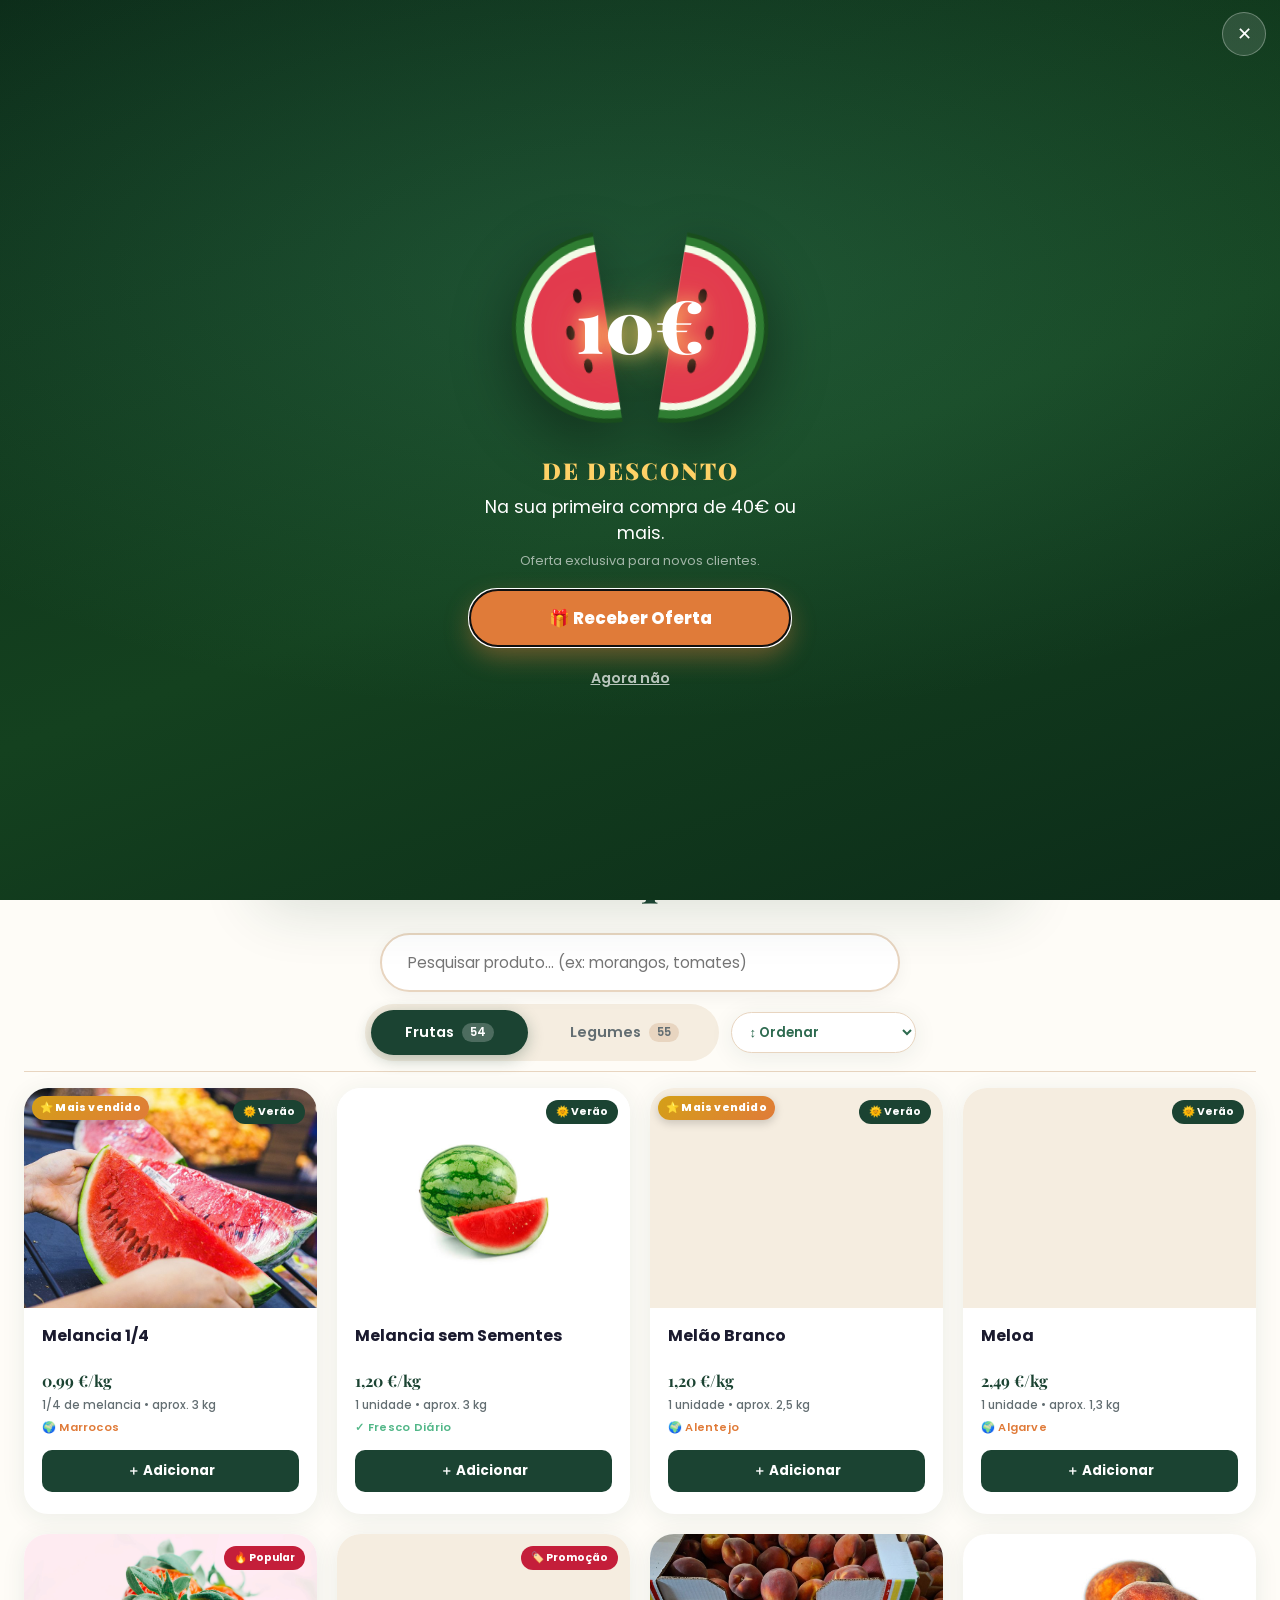
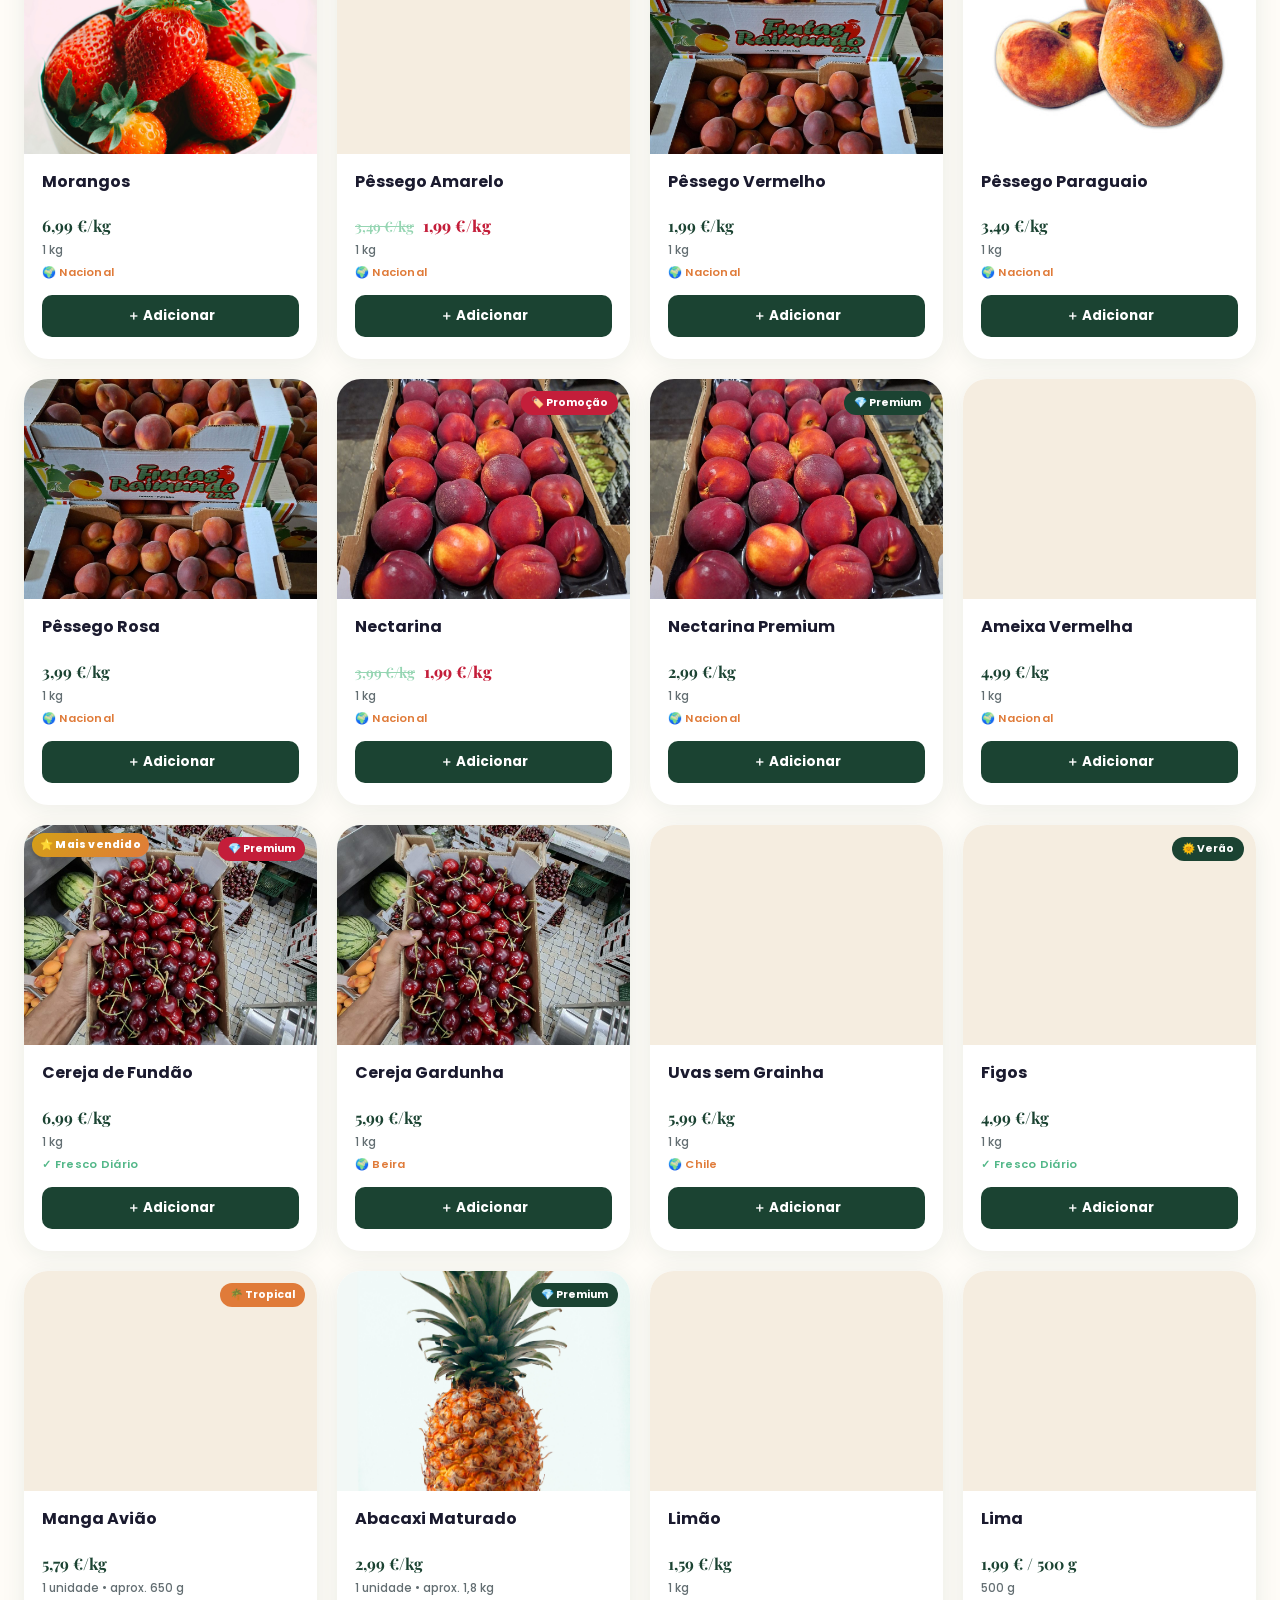
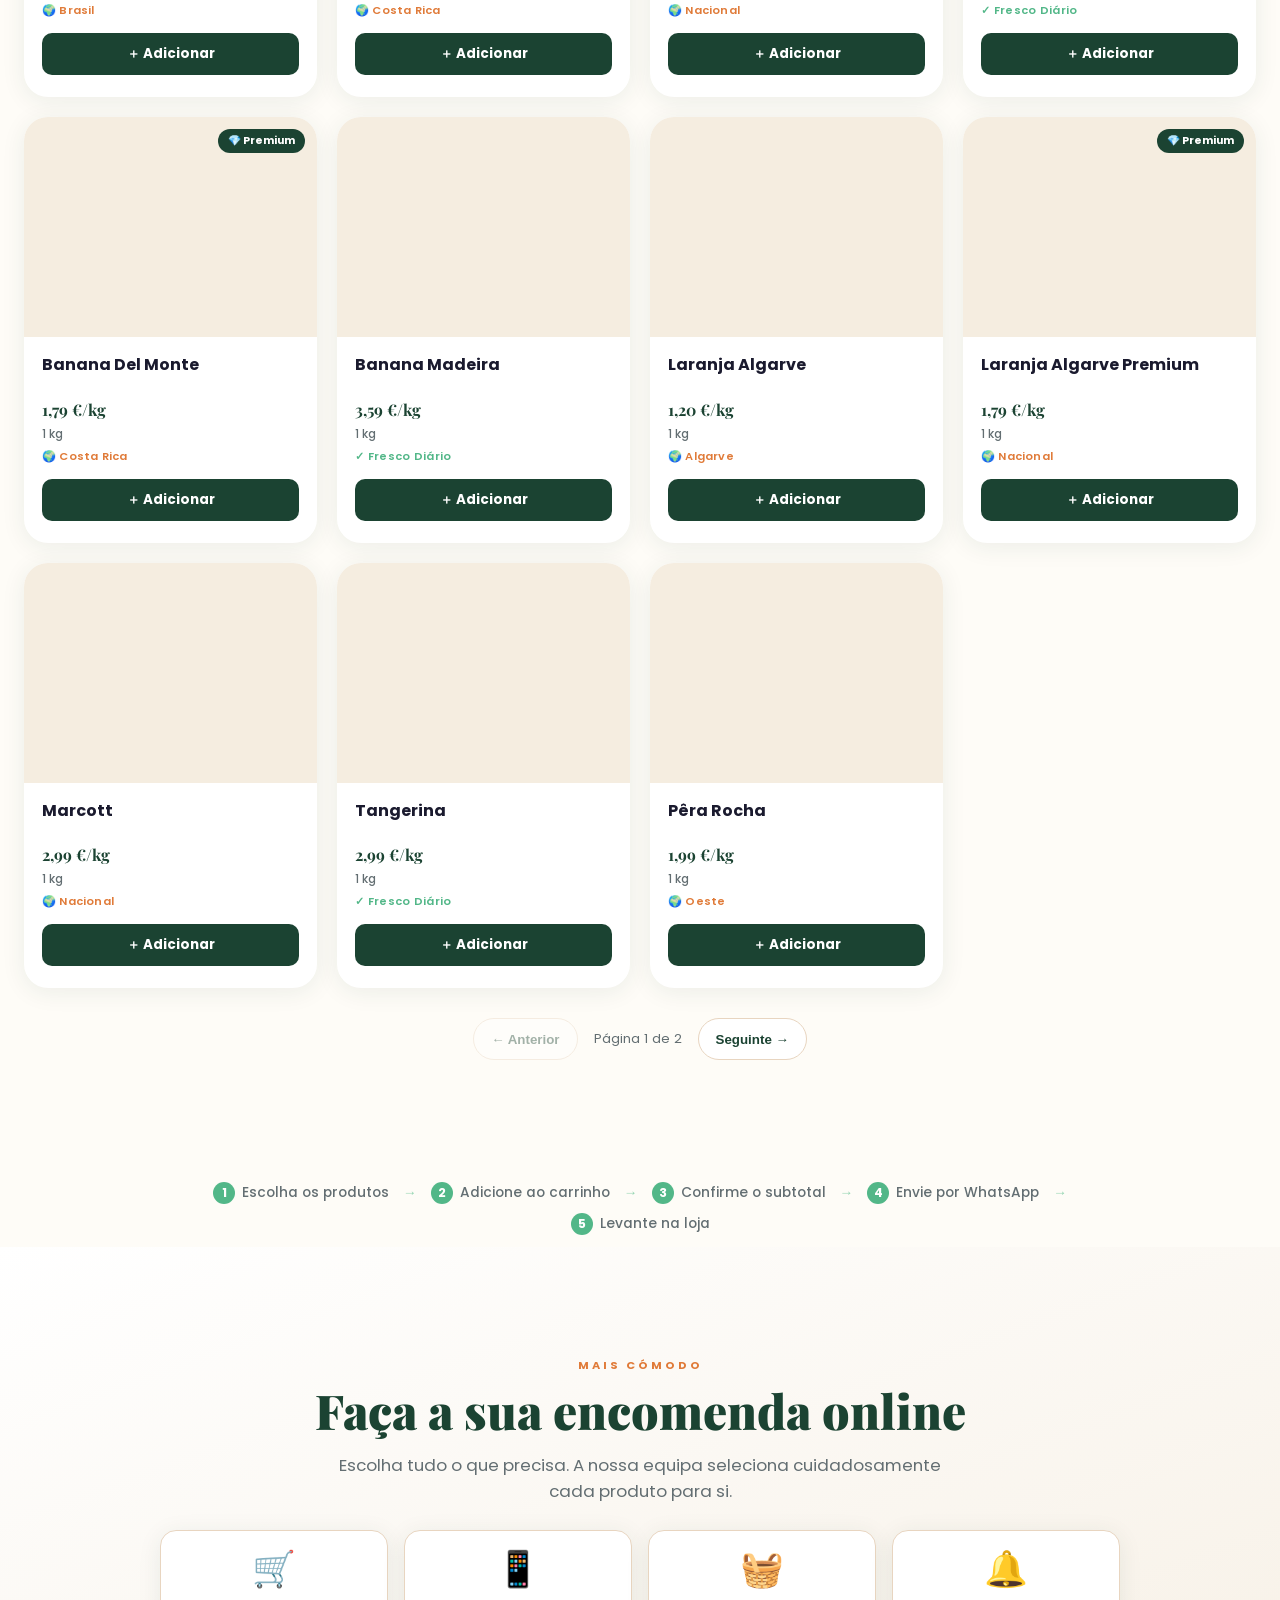
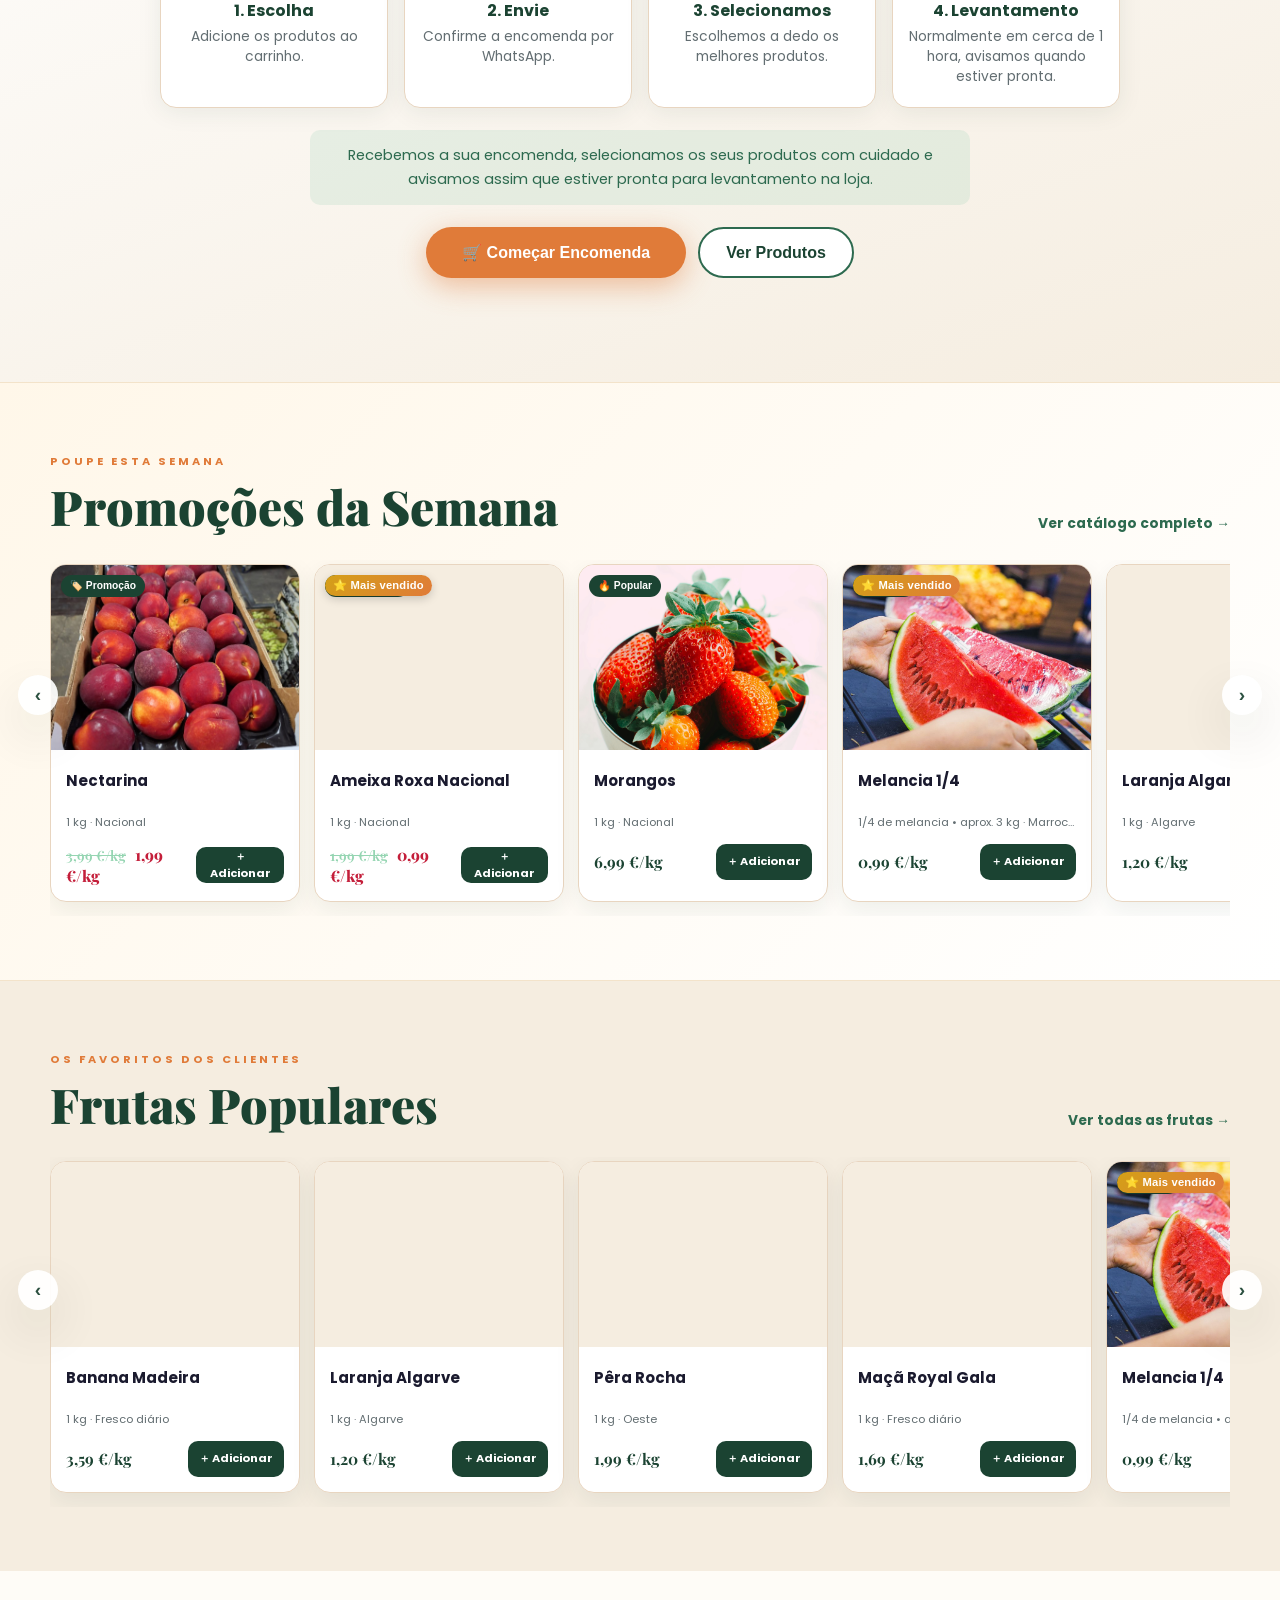
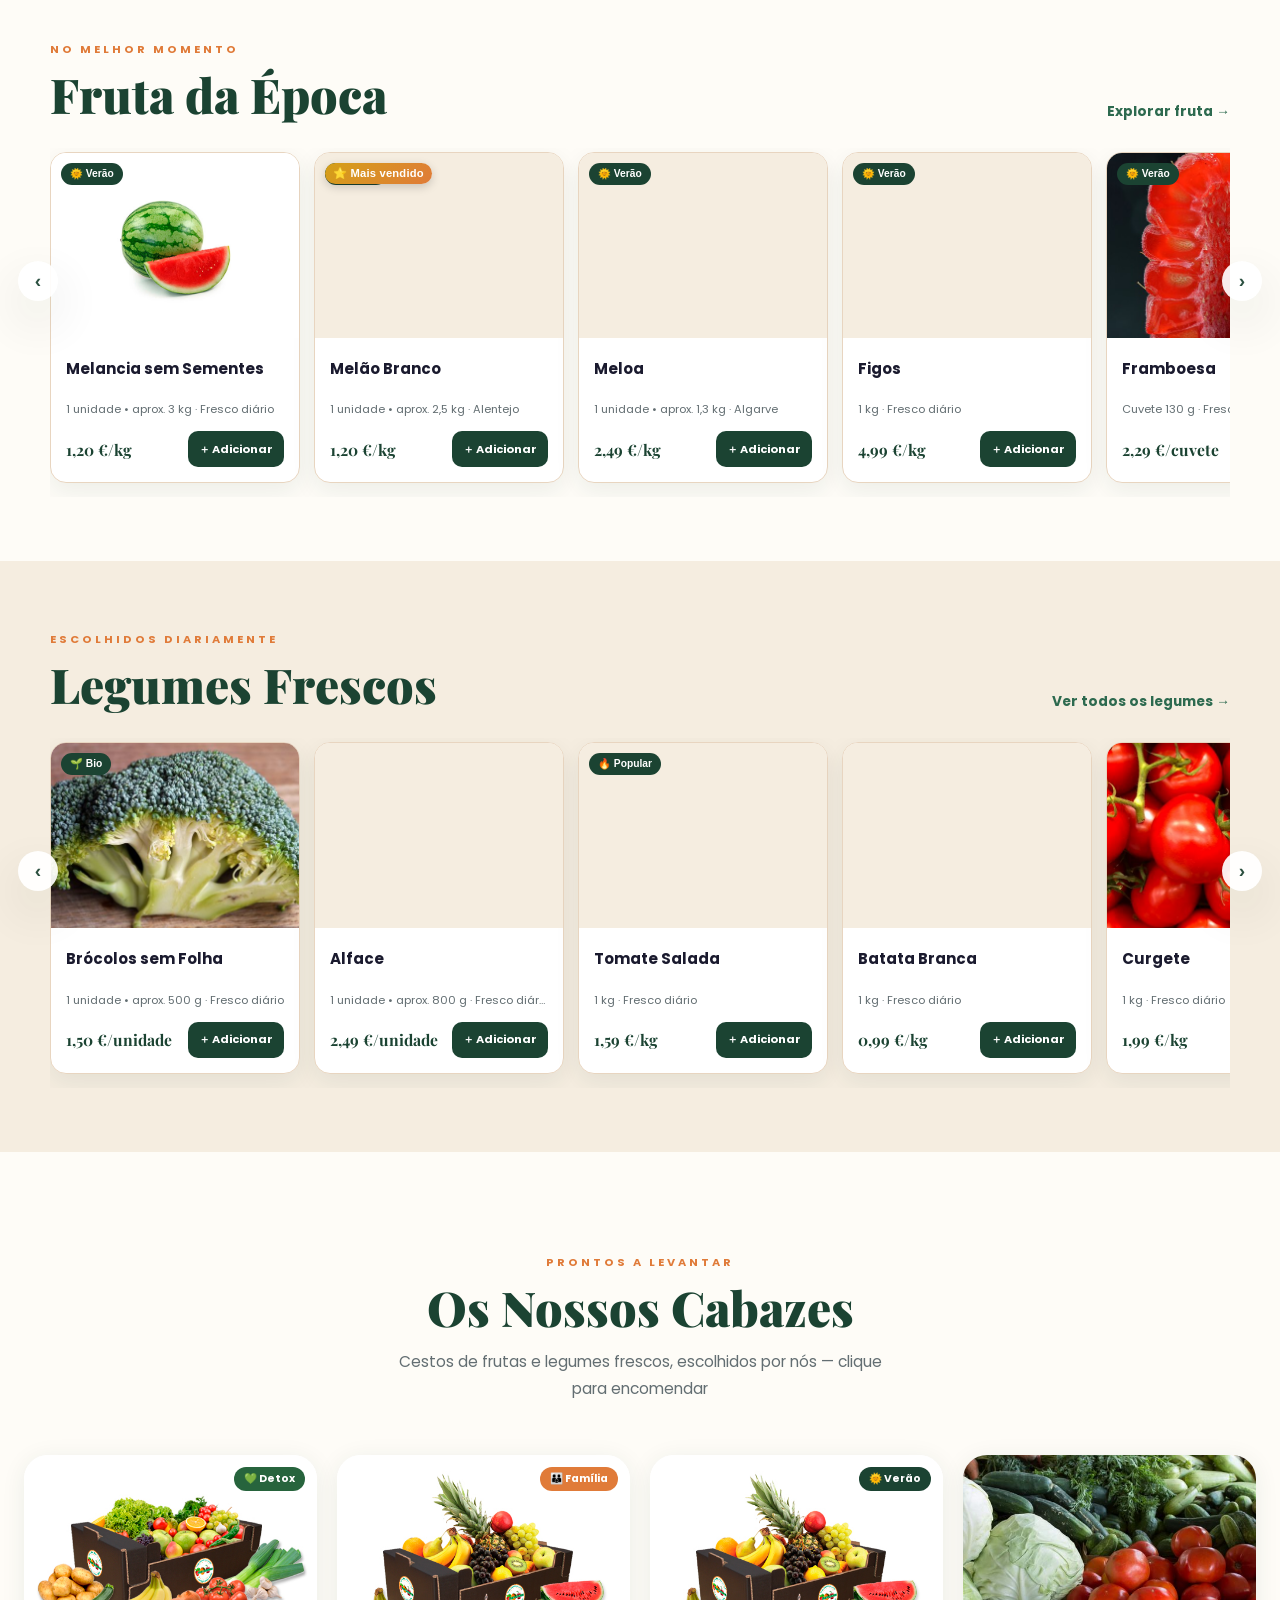
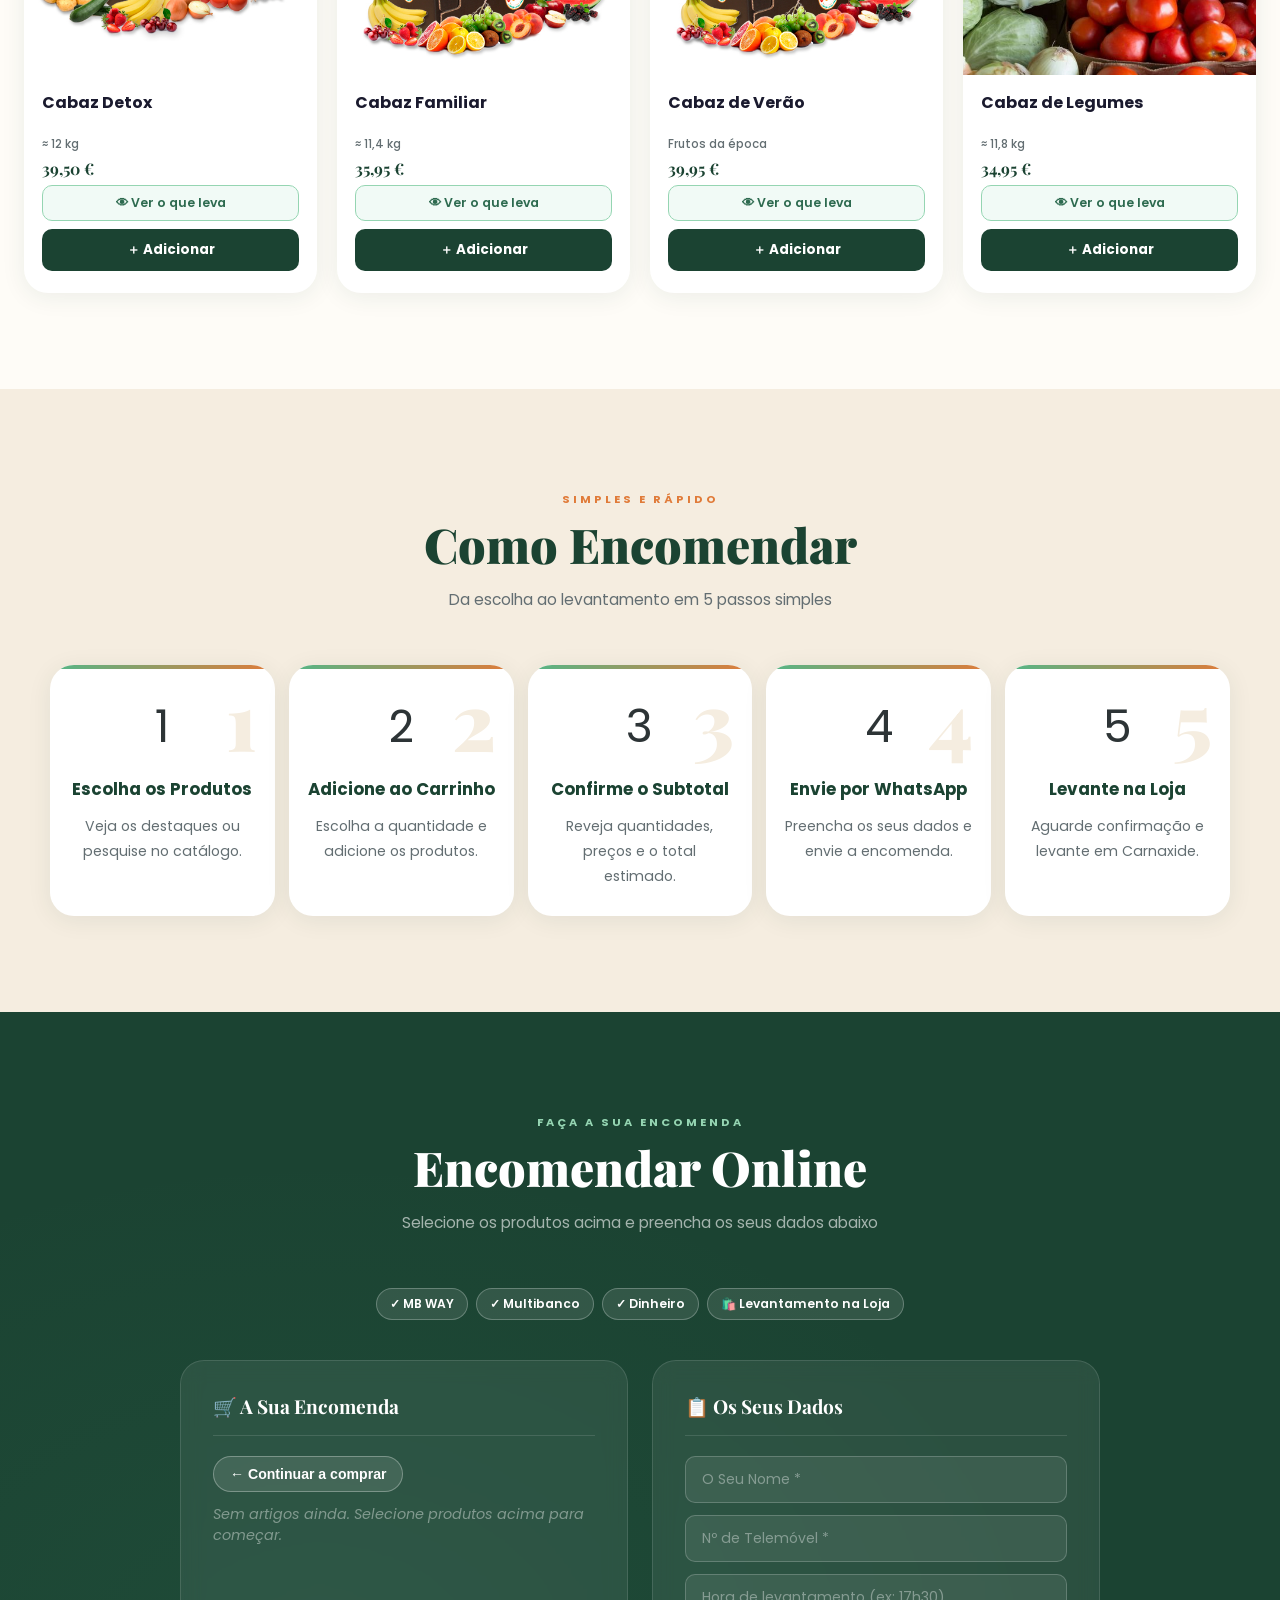
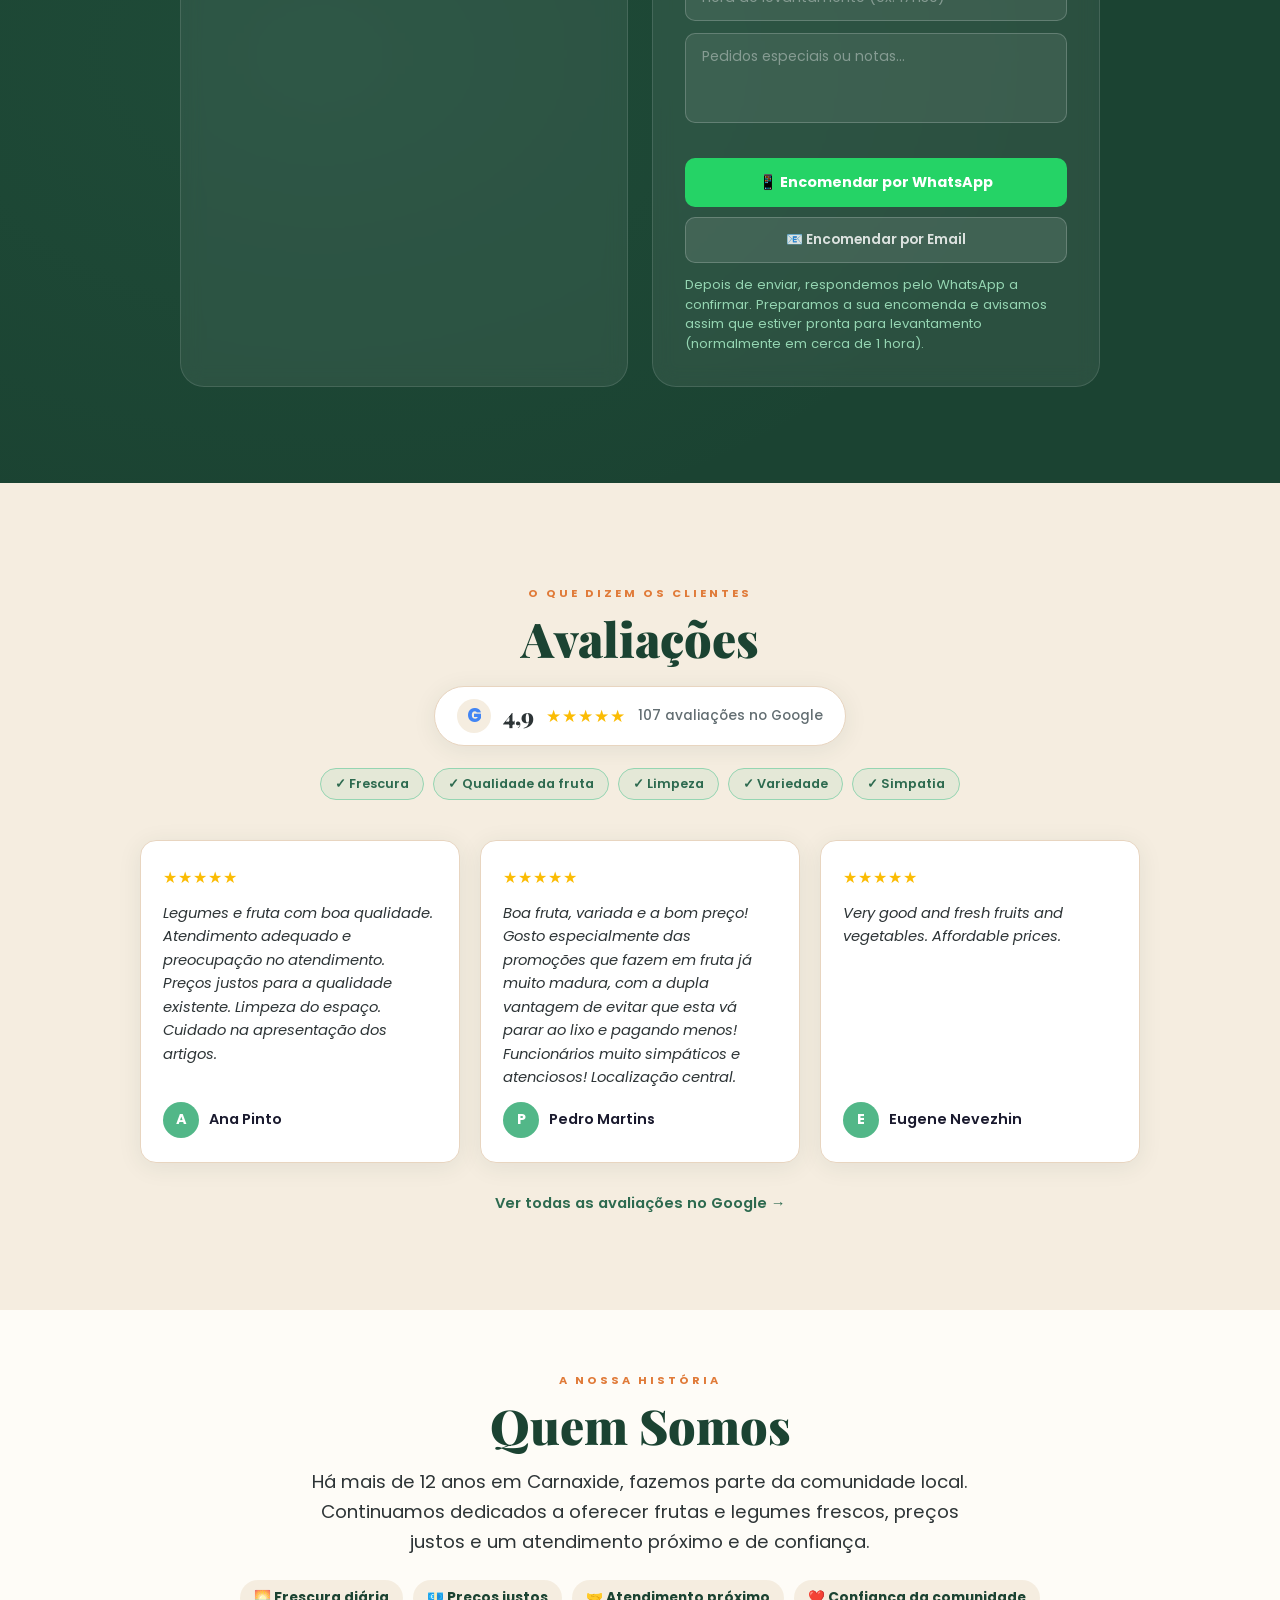
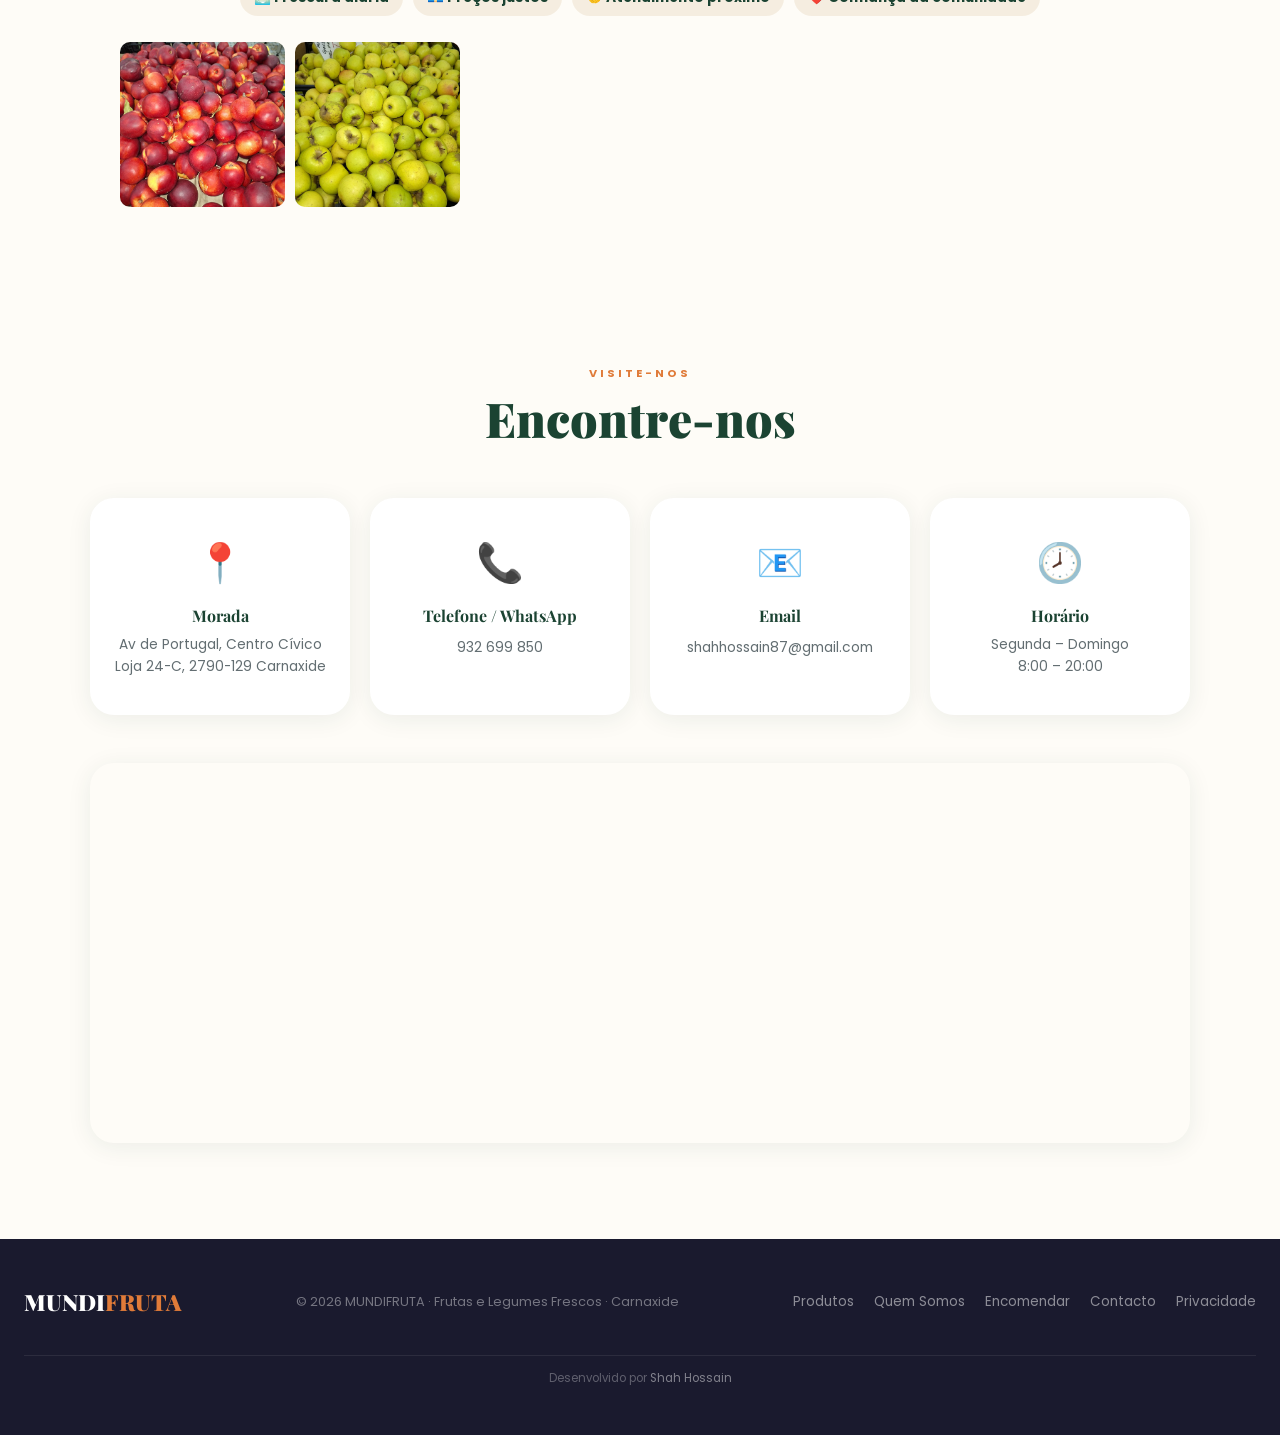
==== commit 93814fcc: "Full-screen watermelon first-order offer reveal (replaces plain popup) - Full-screen reveal: a water" ====
--- a/index.html
+++ b/index.html
@@ -28,7 +28,7 @@
   <link rel="preconnect" href="https://fonts.googleapis.com">
   <link rel="preconnect" href="https://fonts.gstatic.com" crossorigin>
   <link href="https://fonts.googleapis.com/css2?family=Playfair+Display:ital,wght@0,700;0,900;1,700&family=Poppins:wght@300;400;500;600;700;800&display=swap" rel="stylesheet">
-  <link rel="stylesheet" href="css/estilos.css?v=20"/>
+  <link rel="stylesheet" href="css/estilos.css?v=21"/>
 
   <!-- ═══════════ DADOS ESTRUTURADOS (Google) ═══════════ -->
   <script type="application/ld+json">
@@ -528,16 +528,43 @@
   <button class="cs-pop-skip" type="button" onclick="fecharCrossSell()">Continuar sem adicionar</button>
 </div>
 
-<!-- ═══════════ OFERTA PRIMEIRA COMPRA ═══════════ -->
-<div class="offer-pop" id="offer-pop" hidden onclick="if(event.target===this)fecharOferta()">
-  <div class="offer-box" role="dialog" aria-modal="true" aria-labelledby="offer-title">
-    <button class="offer-close" type="button" onclick="fecharOferta()" aria-label="Fechar">✕</button>
-    <div class="offer-emoji">🎁</div>
-    <h3 class="offer-title" id="offer-title"></h3>
-    <p class="offer-text" id="offer-text"></p>
-    <p class="offer-fine" id="offer-fine"></p>
-    <button class="offer-cta" type="button" onclick="aceitarOferta()">Receber 10€</button>
-    <button class="offer-later" type="button" onclick="fecharOferta()">Agora não</button>
+<!-- ═══════════ OFERTA 1ª COMPRA — REVELAÇÃO MELANCIA ═══════════ -->
+<div class="offer-reveal" id="offer-pop" hidden role="dialog" aria-modal="true" aria-labelledby="offer-aria" aria-describedby="offer-text">
+  <span id="offer-aria" class="sr-only">Oferta de boas-vindas: 10 euros de desconto na sua primeira compra.</span>
+  <button class="reveal-close" type="button" onclick="fecharOferta()" aria-label="Fechar oferta">✕</button>
+  <div class="reveal-inner">
+    <div class="reveal-stage" aria-hidden="true">
+      <svg class="watermelon" viewBox="0 0 240 220" role="presentation" focusable="false">
+        <g class="wm-half wm-l">
+          <path d="M120 30 A88 88 0 0 0 120 210 Z" fill="#2f7d32"/>
+          <path d="M120 30 A88 88 0 0 0 120 210" fill="none" stroke="#194d1d" stroke-width="4"/>
+          <path d="M120 40 A78 78 0 0 0 120 200 Z" fill="#f2fbe6"/>
+          <path d="M120 47 A71 71 0 0 0 120 193 Z" fill="#e23b4e"/>
+          <ellipse cx="96" cy="86" rx="4" ry="7" fill="#2a1414"/>
+          <ellipse cx="84" cy="120" rx="4" ry="7" fill="#2a1414"/>
+          <ellipse cx="96" cy="154" rx="4" ry="7" fill="#2a1414"/>
+        </g>
+        <g class="wm-half wm-r">
+          <path d="M120 30 A88 88 0 0 1 120 210 Z" fill="#2f7d32"/>
+          <path d="M120 30 A88 88 0 0 1 120 210" fill="none" stroke="#194d1d" stroke-width="4"/>
+          <path d="M120 40 A78 78 0 0 1 120 200 Z" fill="#f2fbe6"/>
+          <path d="M120 47 A71 71 0 0 1 120 193 Z" fill="#e23b4e"/>
+          <ellipse cx="144" cy="86" rx="4" ry="7" fill="#2a1414"/>
+          <ellipse cx="156" cy="120" rx="4" ry="7" fill="#2a1414"/>
+          <ellipse cx="144" cy="154" rx="4" ry="7" fill="#2a1414"/>
+        </g>
+      </svg>
+      <div class="reveal-amount"><span>10€</span></div>
+    </div>
+    <div class="reveal-copy">
+      <h2 class="reveal-title">De Desconto</h2>
+      <p class="reveal-text" id="offer-text"></p>
+      <p class="reveal-fine" id="offer-fine"></p>
+      <div class="reveal-actions">
+        <button class="reveal-cta" type="button" onclick="aceitarOferta()">🎁 Receber Oferta</button>
+        <button class="reveal-later" type="button" onclick="fecharOferta()">Agora não</button>
+      </div>
+    </div>
   </div>
 </div>
 
@@ -608,8 +635,8 @@
   </div>
 </div>
 
-<script src="js/dados.js?v=20"></script>
-<script src="js/app.js?v=20"></script>
-<script src="js/extras.js?v=18"></script>
+<script src="js/dados.js?v=21"></script>
+<script src="js/app.js?v=21"></script>
+<script src="js/extras.js?v=21"></script>
 </body>
 </html>
--- a/css/estilos.css
+++ b/css/estilos.css
@@ -1550,24 +1550,59 @@
     .cs-pop-skip { margin-top:10px; width:100%; padding:9px; border:none; background:var(--cream-2); color:var(--text); border-radius:var(--r-md); font-weight:700; cursor:pointer; }
 
     /* Oferta 1ª compra — cartão discreto (não cobre o ecrã todo) */
-    .offer-pop {
-      position:fixed; right:16px; bottom:96px; z-index:1600; width:min(92vw,340px);
-      animation:cs-up .3s ease;
-    }
-    @keyframes fade-in { from{opacity:0;} to{opacity:1;} }
-    .offer-box {
-      background:var(--white); border-radius:var(--r-xl); box-shadow:var(--sh-lg);
-      width:100%; padding:22px 20px; text-align:center; position:relative;
-      border:2px solid var(--gold);
-    }
-    .offer-close { position:absolute; top:10px; right:12px; border:none; background:none; font-size:1.2rem; cursor:pointer; color:var(--text-md); }
-    .offer-emoji { font-size:2.6rem; }
-    .offer-title { font-size:1.35rem; color:var(--forest); margin:6px 0; font-family:'Playfair Display',serif; }
-    .offer-text { color:var(--text); font-size:1rem; line-height:1.5; }
-    .offer-fine { color:var(--text-md); font-size:.8rem; margin-top:6px; }
-    .offer-cta { margin-top:16px; width:100%; padding:13px; border:none; border-radius:var(--r-full); background:var(--cherry); color:#fff; font-weight:800; font-size:1rem; cursor:pointer; }
-    .offer-cta:hover { filter:brightness(1.06); }
-    .offer-later { margin-top:8px; width:100%; padding:10px; border:none; background:none; color:var(--text-md); cursor:pointer; text-decoration:underline; }
+    /* ═══ OFERTA 1ª COMPRA — REVELAÇÃO FULL-SCREEN (melancia) ═══ */
+    .sr-only { position:absolute; width:1px; height:1px; padding:0; margin:-1px; overflow:hidden; clip:rect(0,0,0,0); white-space:nowrap; border:0; }
+    .offer-reveal {
+      position:fixed; inset:0; z-index:3000; overflow:hidden;
+      display:flex; align-items:center; justify-content:center;
+      padding:max(20px,env(safe-area-inset-top)) 18px max(20px,env(safe-area-inset-bottom));
+      background:
+        radial-gradient(120% 80% at 50% 32%, rgba(82,183,136,.22) 0%, transparent 60%),
+        linear-gradient(160deg,#0c2c19 0%,#14411f 55%,#0c2c19 100%);
+      animation:rv-fade .28s ease both;
+    }
+    .offer-reveal[hidden] { display:none; }
+    @keyframes rv-fade { from{opacity:0} to{opacity:1} }
+    .reveal-close {
+      position:absolute; top:calc(env(safe-area-inset-top) + 12px); right:14px; z-index:5;
+      width:44px; height:44px; border-radius:50%; border:1px solid rgba(255,255,255,.3);
+      background:rgba(255,255,255,.12); color:#fff; font-size:1.15rem; cursor:pointer;
+      display:flex; align-items:center; justify-content:center;
+    }
+    .reveal-close:hover { background:rgba(255,255,255,.22); }
+    .reveal-inner { width:100%; max-width:440px; text-align:center; display:flex; flex-direction:column; align-items:center; }
+    .reveal-stage { position:relative; width:min(72vw,250px); height:min(72vw,250px); display:flex; align-items:center; justify-content:center; }
+    .watermelon { width:100%; height:100%; overflow:visible; filter:drop-shadow(0 18px 30px rgba(0,0,0,.4)); }
+    .wm-half { transform-box:fill-box; transform-origin:center; }
+    .wm-l { animation:wm-split-l .85s .3s cubic-bezier(.18,.85,.3,1) both; }
+    .wm-r { animation:wm-split-r .85s .3s cubic-bezier(.18,.85,.3,1) both; }
+    @keyframes wm-split-l { from{transform:translateX(0) rotate(0)} to{transform:translateX(-34%) rotate(-9deg)} }
+    @keyframes wm-split-r { from{transform:translateX(0) rotate(0)} to{transform:translateX(34%) rotate(9deg)} }
+    .reveal-amount {
+      position:absolute; inset:0; display:flex; align-items:center; justify-content:center; pointer-events:none;
+      animation:rv-amount .55s .6s cubic-bezier(.2,1.4,.4,1) both;
+    }
+    .reveal-amount span {
+      font-family:'Playfair Display',serif; font-weight:900; font-size:clamp(3rem,16vw,4.6rem); color:#fff; line-height:1;
+      text-shadow:0 0 18px rgba(255,209,102,.9), 0 0 44px rgba(255,209,102,.55);
+    }
+    @keyframes rv-amount { from{opacity:0; transform:scale(.3)} to{opacity:1; transform:scale(1)} }
+    .reveal-copy { animation:rv-up .5s .95s ease both; margin-top:6px; }
+    @keyframes rv-up { from{opacity:0; transform:translateY(16px)} to{opacity:1; transform:none} }
+    .reveal-title { font-family:'Playfair Display',serif; font-weight:900; letter-spacing:2px; text-transform:uppercase; color:#ffd166; font-size:clamp(1.05rem,4.5vw,1.45rem); margin-bottom:8px; }
+    .reveal-text { color:#fff; font-size:clamp(.95rem,3.6vw,1.1rem); line-height:1.5; margin:0 auto; max-width:340px; }
+    .reveal-fine { color:rgba(255,255,255,.6); font-size:.8rem; margin-top:6px; }
+    .reveal-actions { display:flex; flex-direction:column; gap:10px; margin-top:20px; width:100%; max-width:320px; }
+    .reveal-cta { padding:15px 22px; border:none; border-radius:var(--r-full); background:var(--peach); color:#fff; font-family:'Poppins',sans-serif; font-weight:800; font-size:1.05rem; cursor:pointer; min-height:52px; box-shadow:0 10px 26px rgba(224,123,57,.45); }
+    .reveal-cta:hover { filter:brightness(1.07); }
+    .reveal-later { padding:12px; border:none; background:none; color:rgba(255,255,255,.7); font-family:'Poppins',sans-serif; font-weight:600; font-size:.9rem; cursor:pointer; text-decoration:underline; min-height:44px; }
+    @media (max-height:650px) { .reveal-stage { width:min(40vw,150px); height:min(40vw,150px); } .reveal-actions { margin-top:12px; } .reveal-copy { margin-top:0; } }
+    @media (prefers-reduced-motion: reduce) {
+      .offer-reveal,.wm-l,.wm-r,.reveal-amount,.reveal-copy { animation:none !important; }
+      .wm-l { transform:translateX(-34%) rotate(-9deg); }
+      .wm-r { transform:translateX(34%) rotate(9deg); }
+      .reveal-amount,.reveal-copy { opacity:1; transform:none; }
+    }
 
     /* Consentimento RGPD */
     .consent {
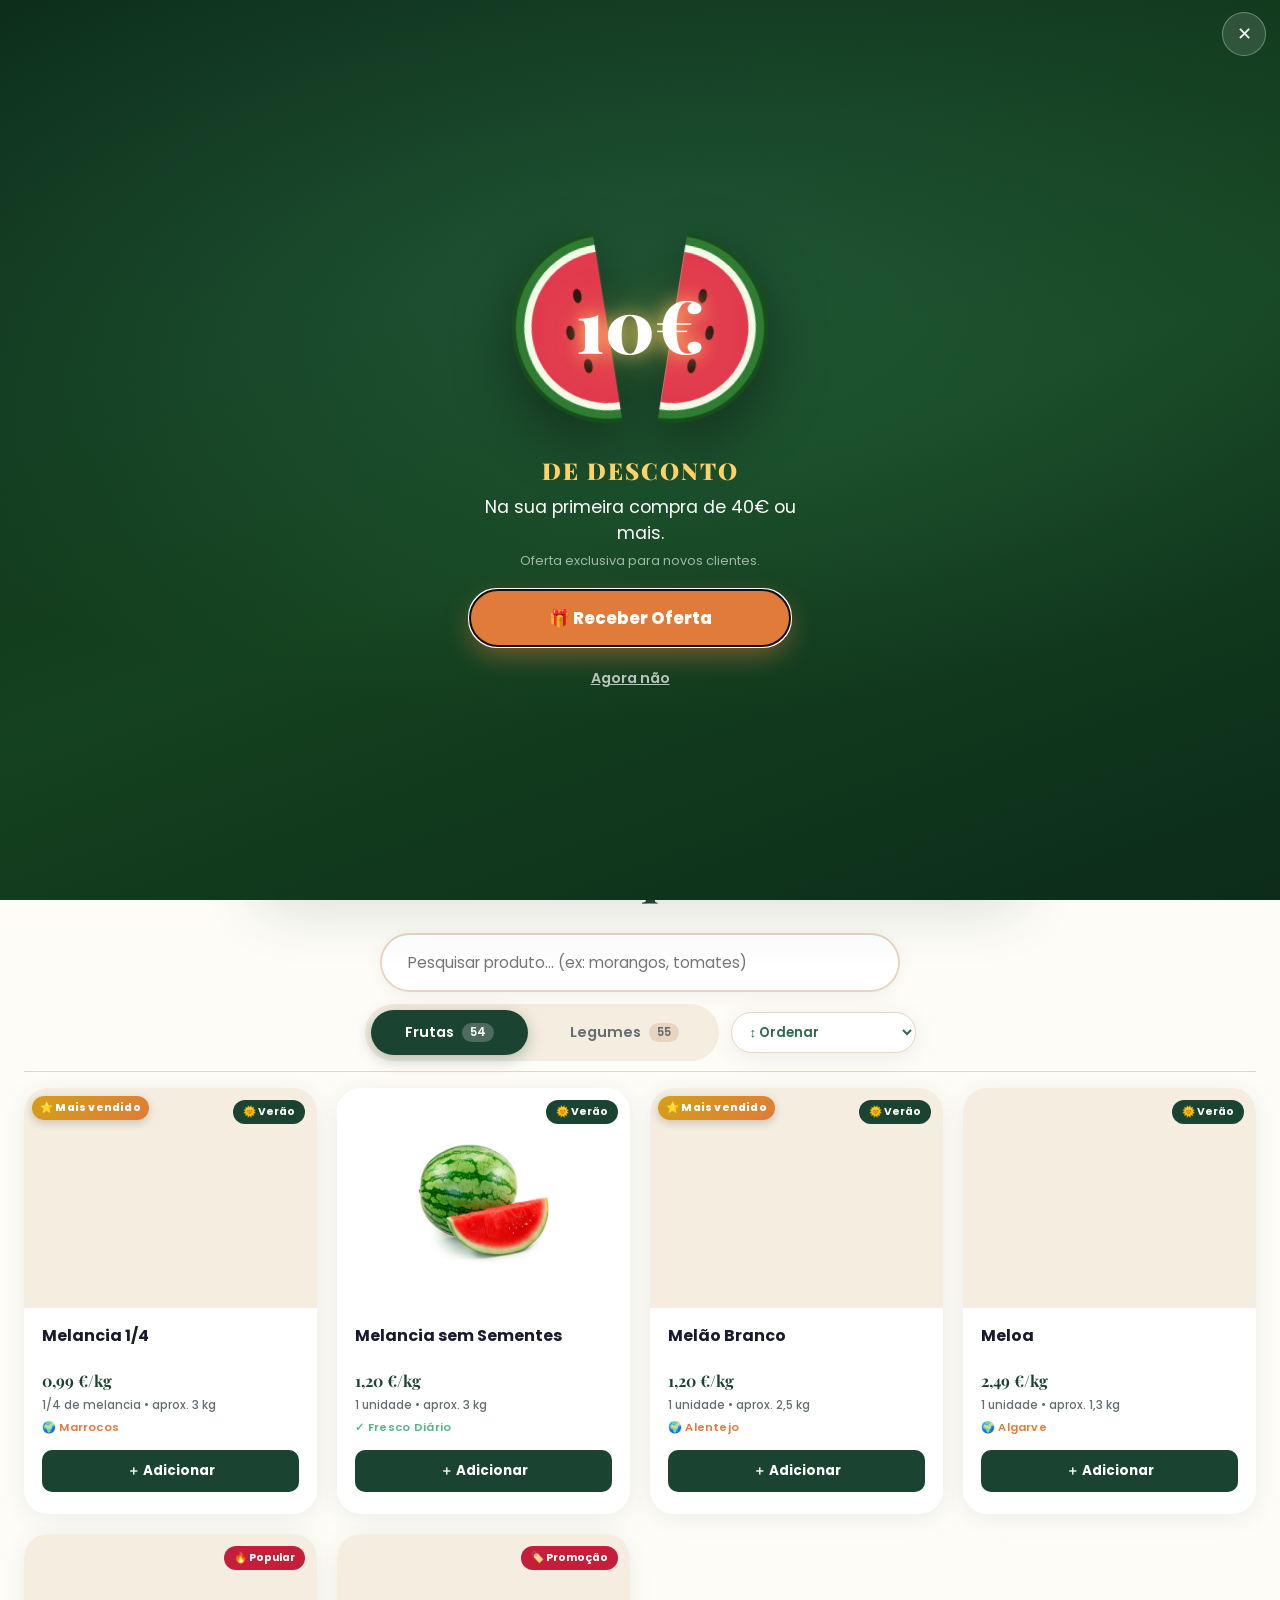
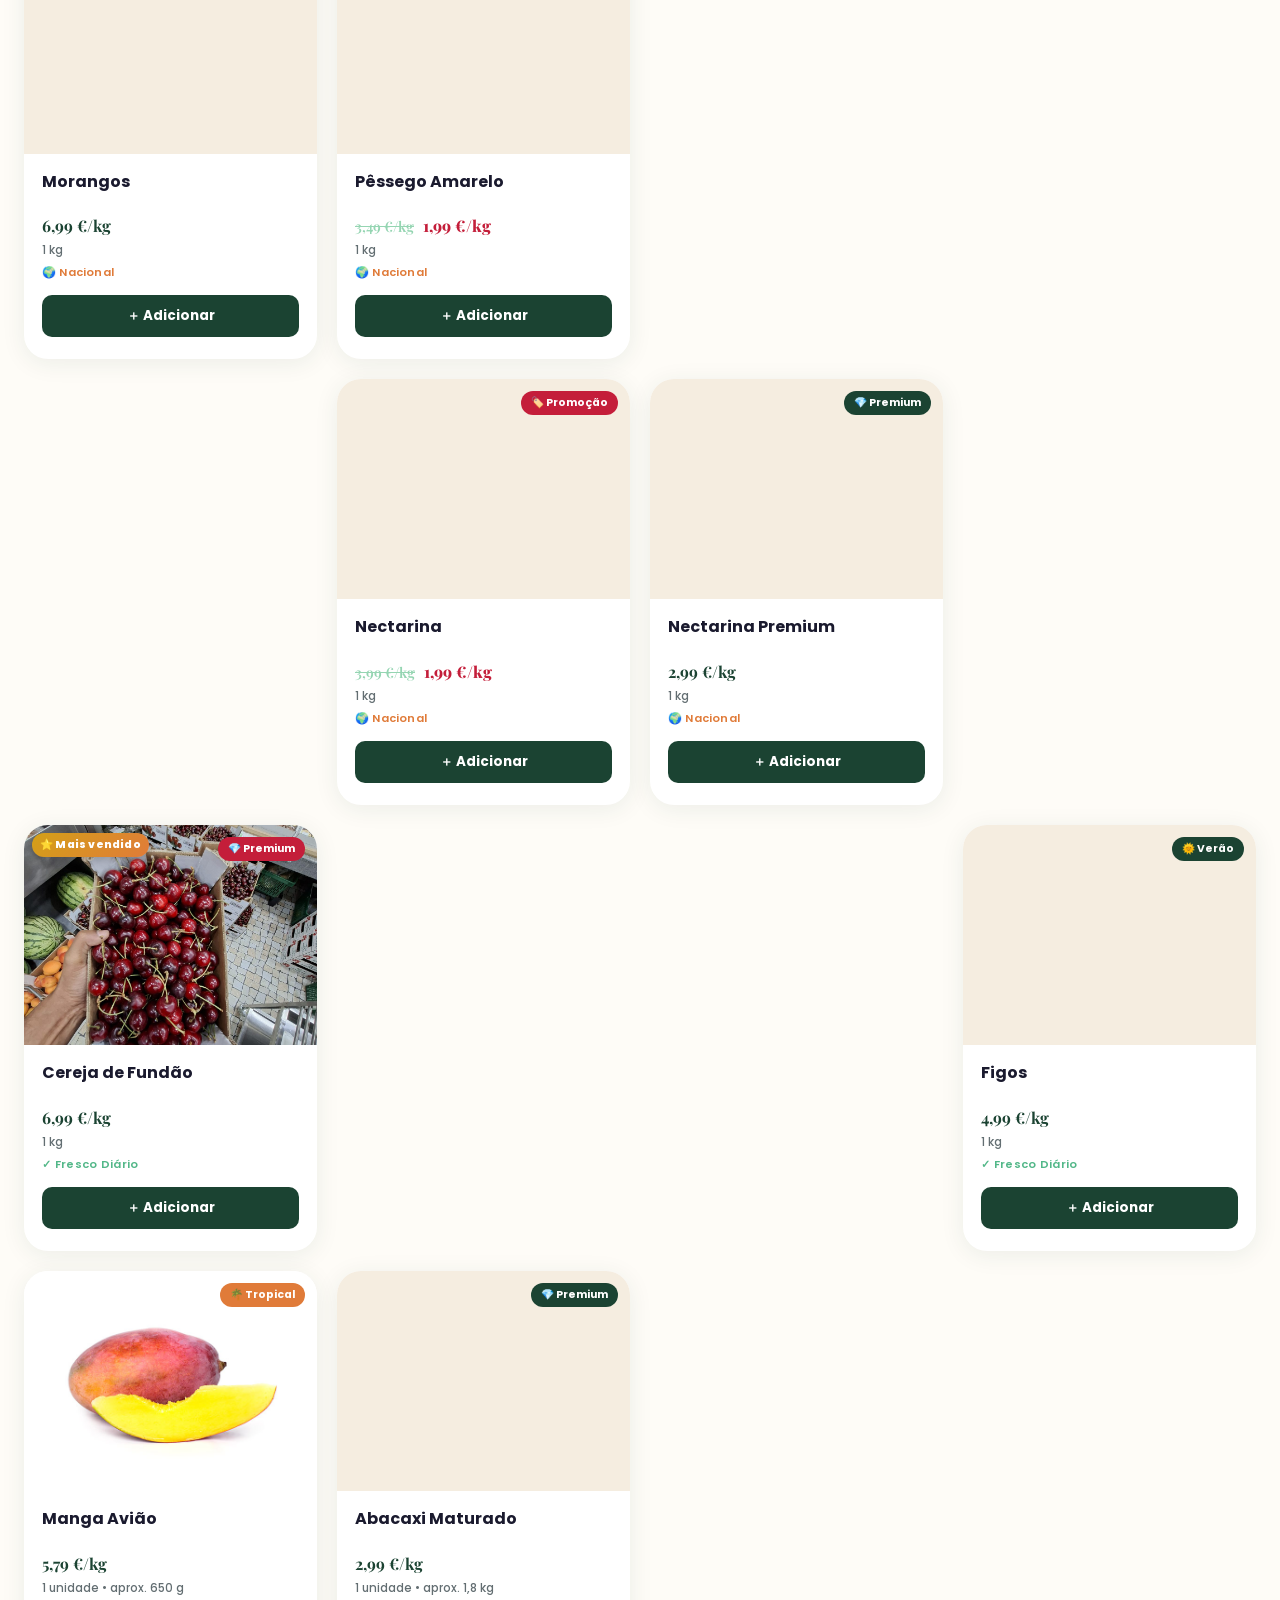
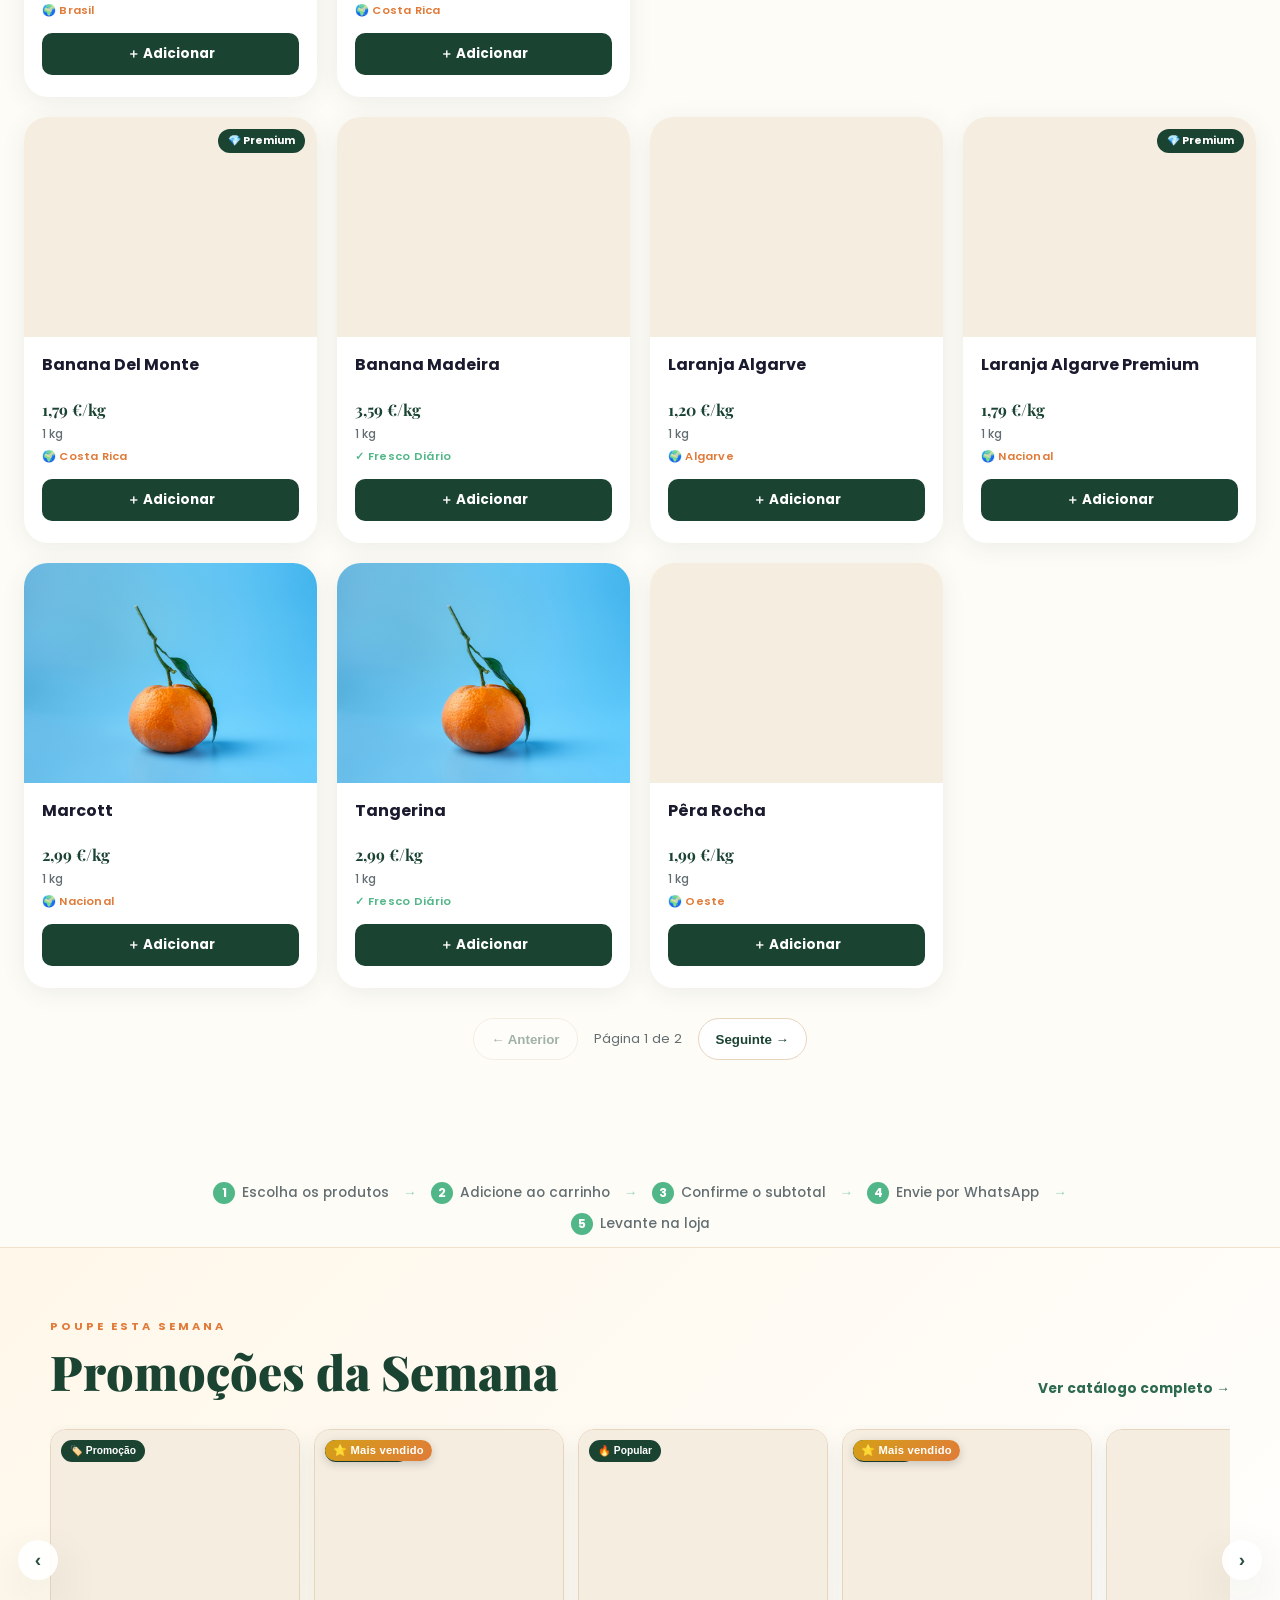
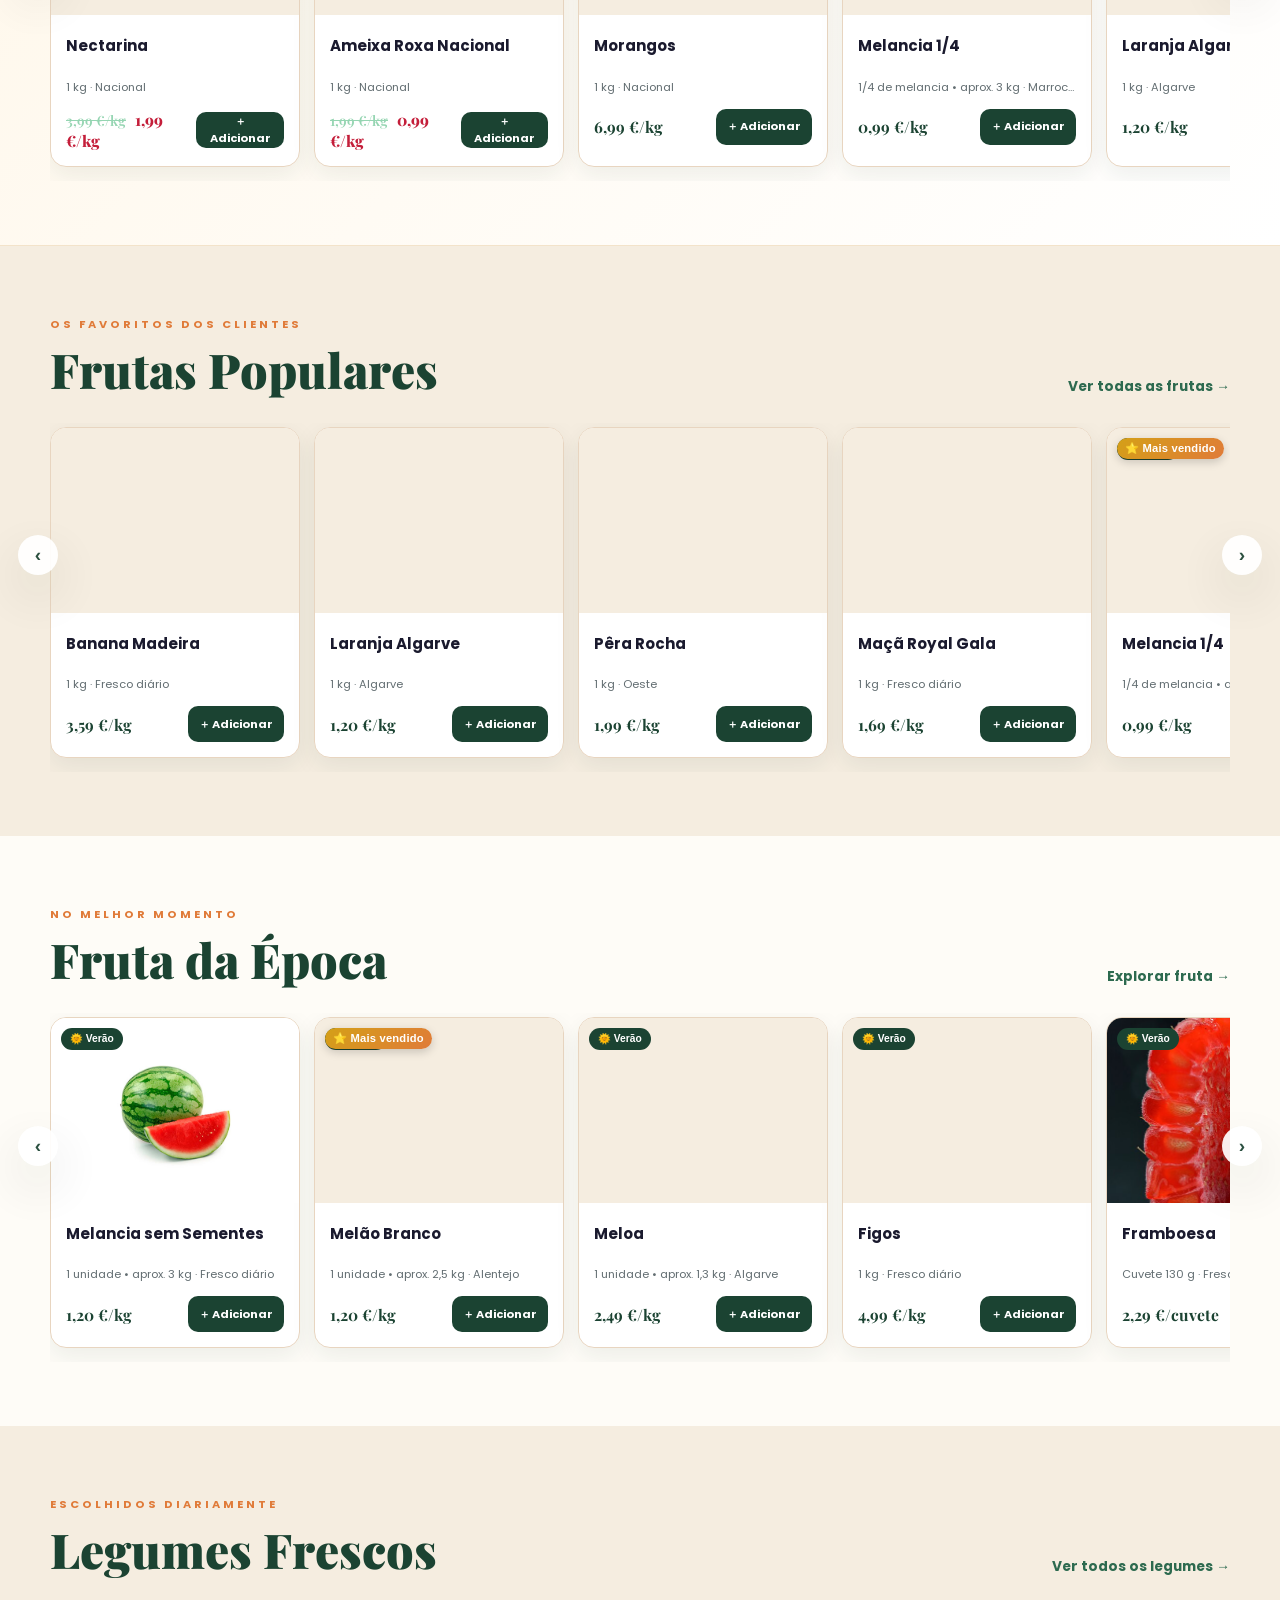
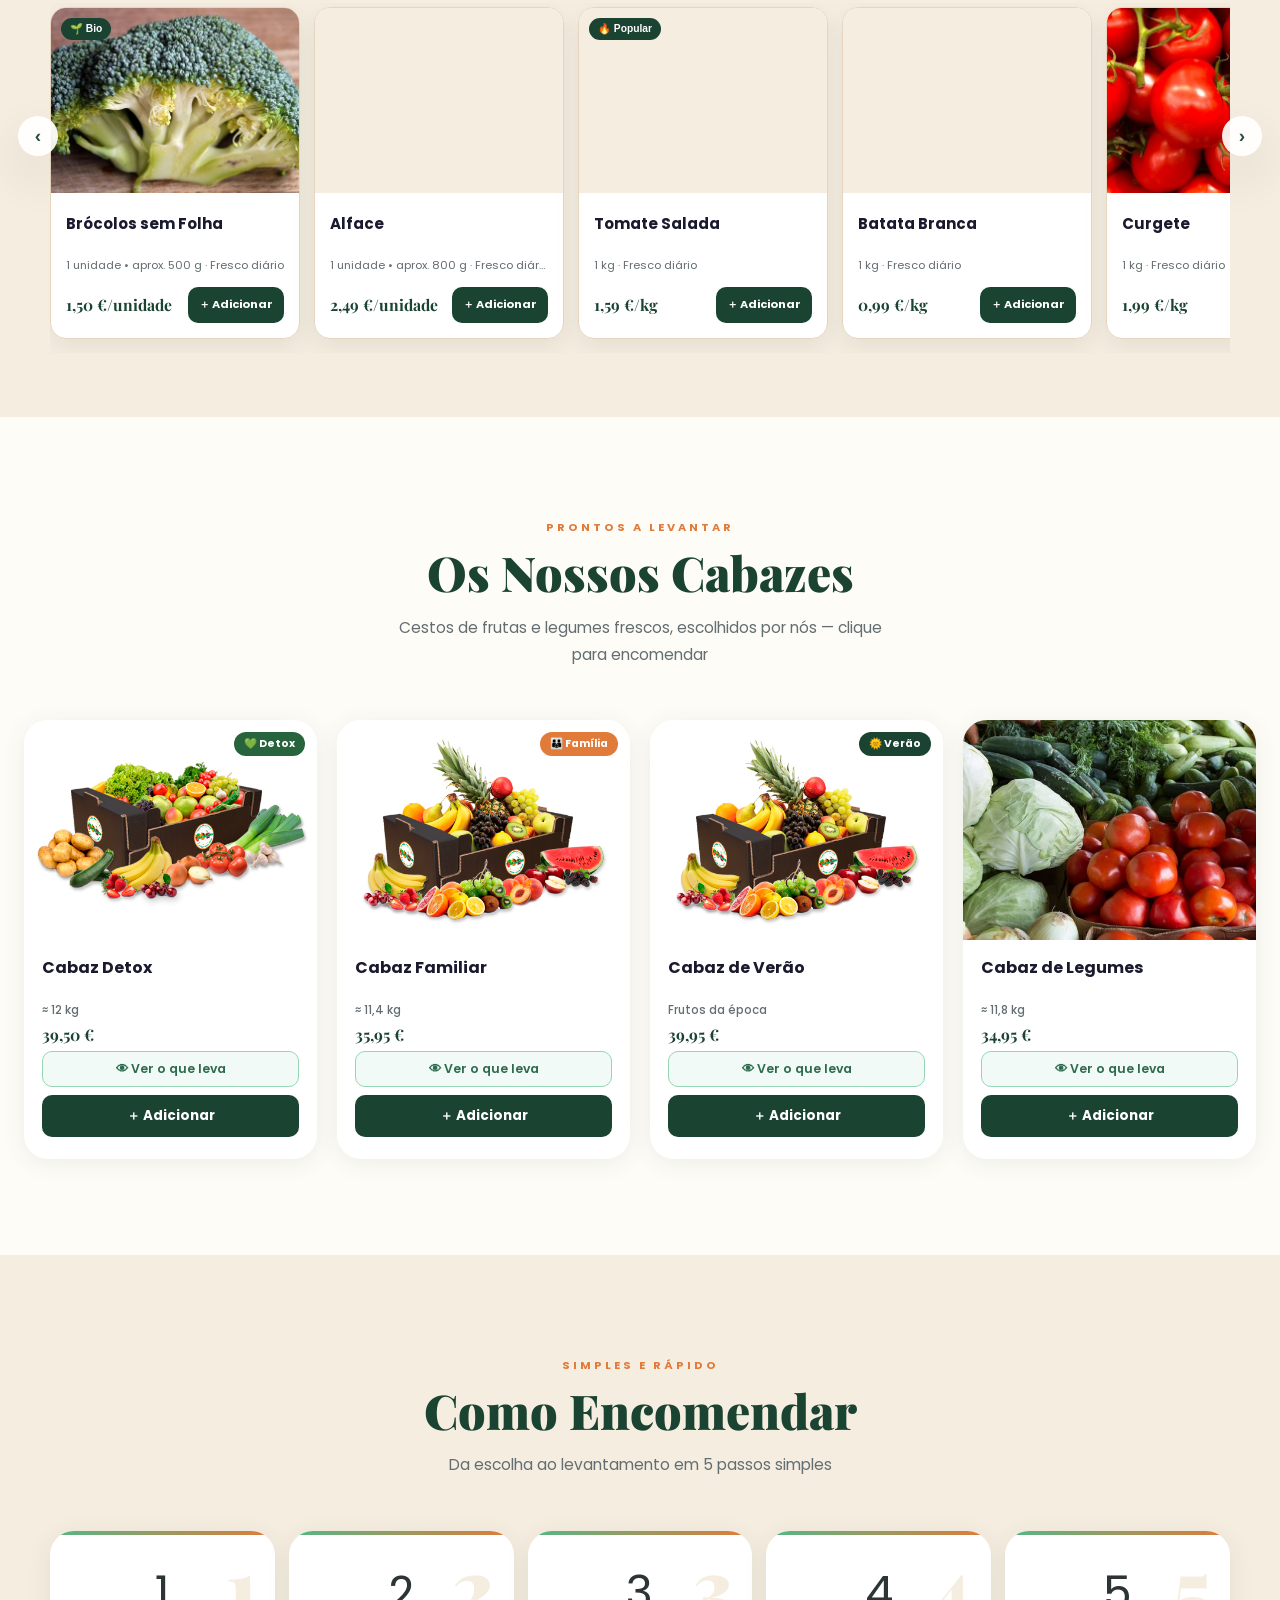
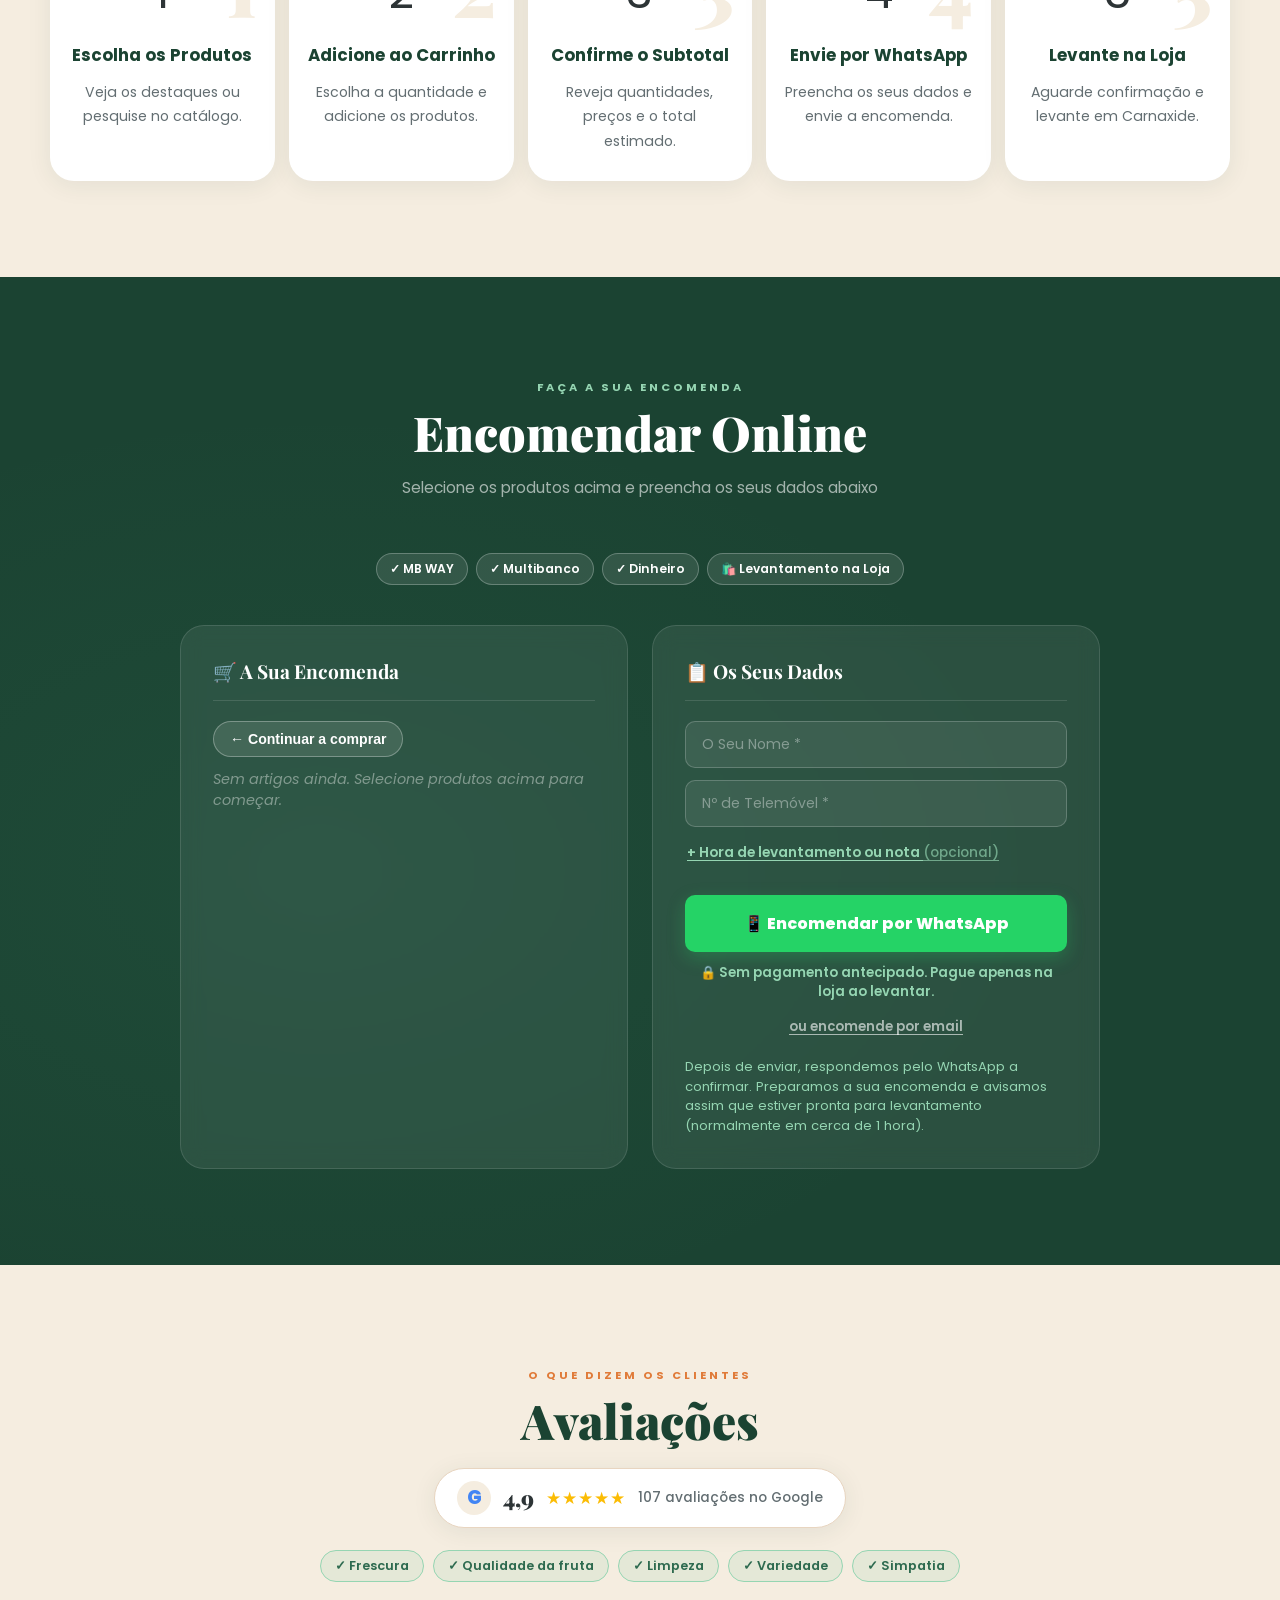
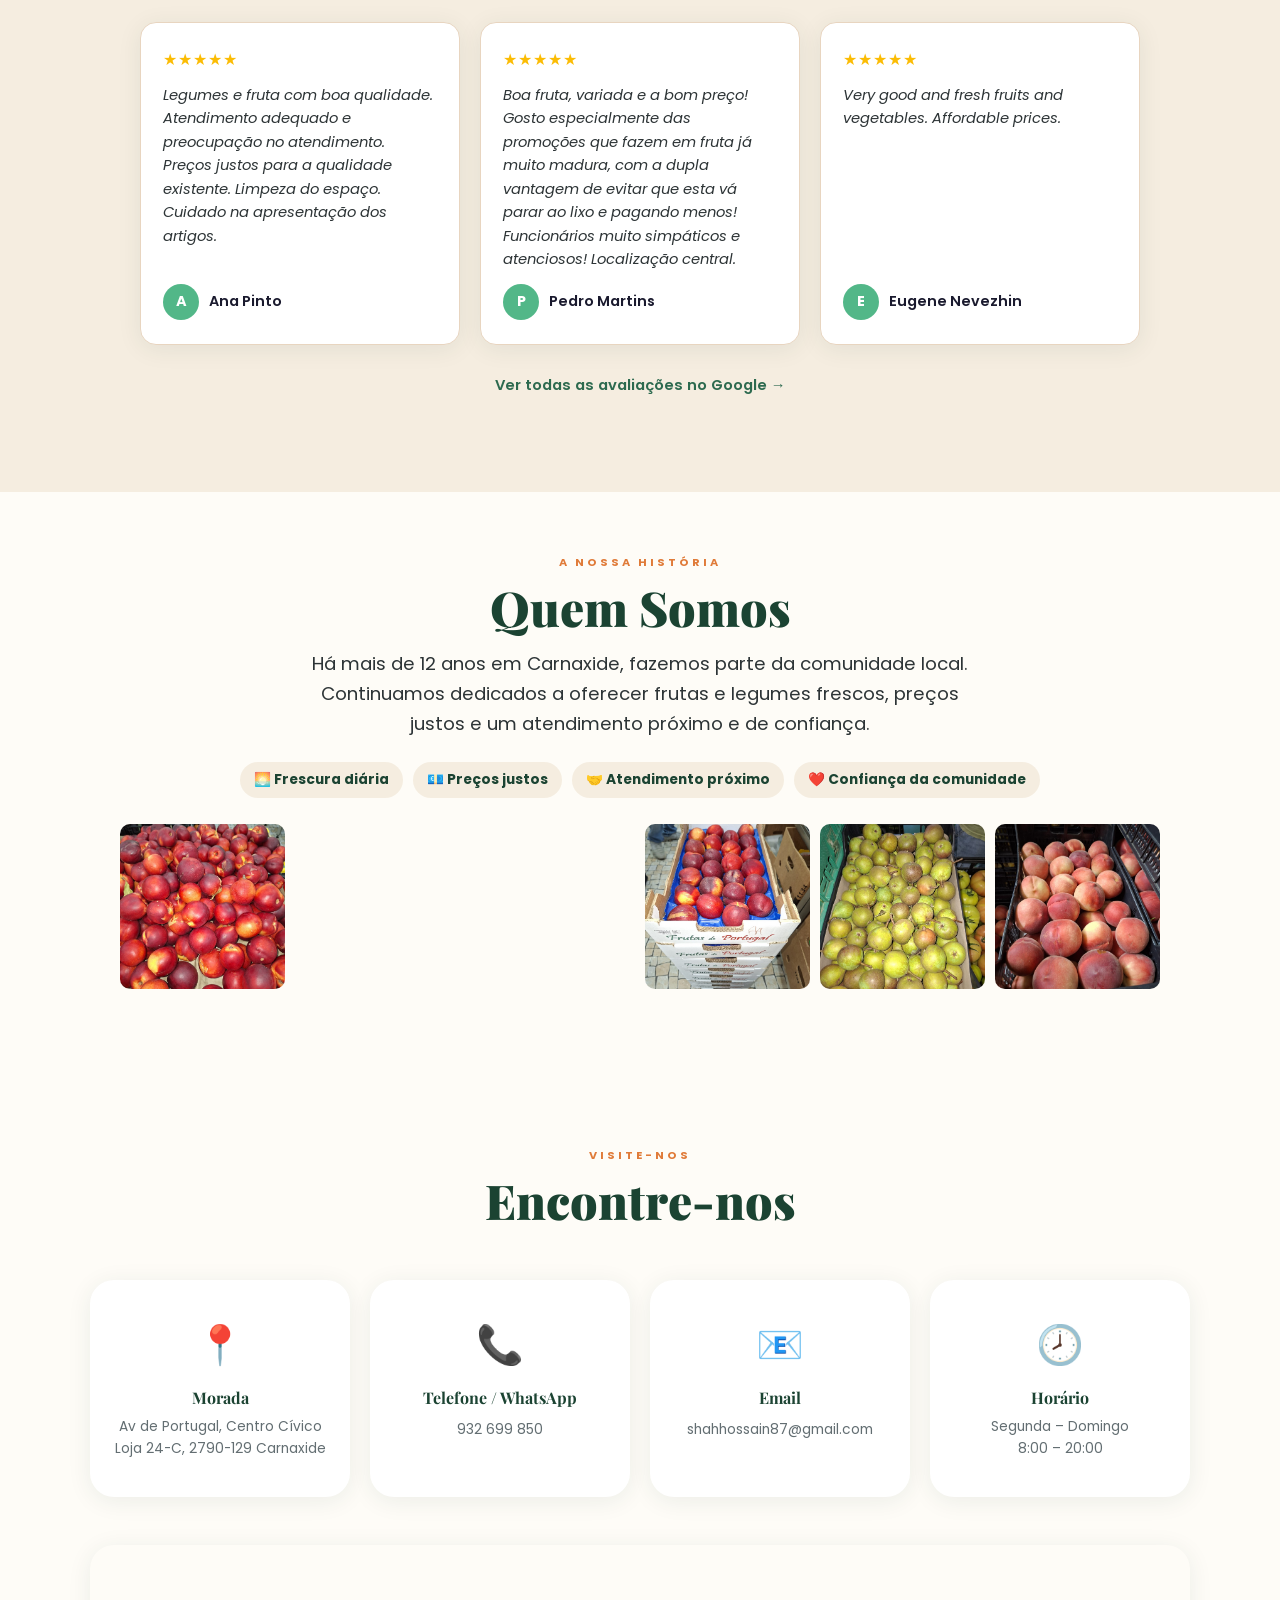
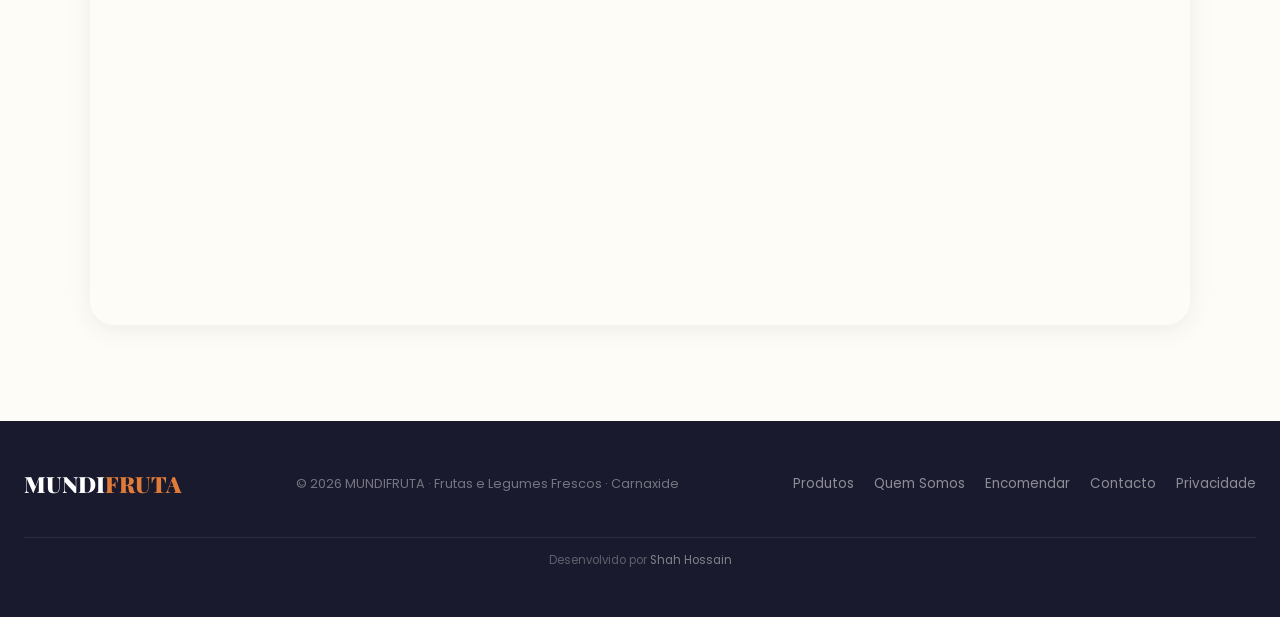
==== commit b31050bd: "Backup current local website changes before reconciliation" ====
--- a/index.html
+++ b/index.html
@@ -28,7 +28,7 @@
   <link rel="preconnect" href="https://fonts.googleapis.com">
   <link rel="preconnect" href="https://fonts.gstatic.com" crossorigin>
   <link href="https://fonts.googleapis.com/css2?family=Playfair+Display:ital,wght@0,700;0,900;1,700&family=Poppins:wght@300;400;500;600;700;800&display=swap" rel="stylesheet">
-  <link rel="stylesheet" href="css/estilos.css?v=21"/>
+  <link rel="stylesheet" href="css/estilos.css?v=34"/>
 
   <!-- ═══════════ DADOS ESTRUTURADOS (Google) ═══════════ -->
   <script type="application/ld+json">
@@ -191,25 +191,8 @@
   <span class="osm-step"><b>5</b> Levante na loja</span>
 </div>
 
-<!-- ═══════════ ENCOMENDA ONLINE (CTA premium) ═══════════ -->
-<div class="section online-order fi" id="encomenda-online">
-  <div class="oo-inner">
-    <span class="eyebrow">Mais cómodo</span>
-    <h2 class="section-title">Faça a sua encomenda online</h2>
-    <p class="oo-lead">Escolha tudo o que precisa. A nossa equipa seleciona cuidadosamente cada produto para si.</p>
-    <div class="oo-steps">
-      <div class="oo-step"><span class="oo-ic">🛒</span><h4>1. Escolha</h4><p>Adicione os produtos ao carrinho.</p></div>
-      <div class="oo-step"><span class="oo-ic">📱</span><h4>2. Envie</h4><p>Confirme a encomenda por WhatsApp.</p></div>
-      <div class="oo-step"><span class="oo-ic">🧺</span><h4>3. Selecionamos</h4><p>Escolhemos a dedo os melhores produtos.</p></div>
-      <div class="oo-step"><span class="oo-ic">🔔</span><h4>4. Levantamento</h4><p>Normalmente em cerca de 1 hora, avisamos quando estiver pronta.</p></div>
-    </div>
-    <p class="oo-note">Recebemos a sua encomenda, selecionamos os seus produtos com cuidado e avisamos assim que estiver pronta para levantamento na loja.</p>
-    <div class="oo-ctas">
-      <button class="btn-prim" type="button" onclick="irParaEncomenda()">🛒 Começar Encomenda</button>
-      <button class="btn-sec" type="button" onclick="document.getElementById('produtos').scrollIntoView({behavior:'smooth'})">Ver Produtos</button>
-    </div>
-  </div>
-</div>
+<!-- "How to order" explainer consolidated into a single section (#como-funciona) to reduce duplicate reading. -->
+
 
 <!-- ═══════════ SHOPPING-FIRST SECTIONS ═══════════ -->
 <div class="section shop-feature promo-shop" id="promocoes">
@@ -371,11 +354,18 @@
         <form class="order-form" id="order-form" onsubmit="enviarWhatsApp(event)">
           <input type="text" id="cust-nome"      placeholder="O Seu Nome *" required/>
           <input type="tel"  id="cust-telemovel" placeholder="Nº de Telemóvel *" required/>
-          <input type="text" id="cust-levantamento" placeholder="Hora de levantamento (ex: 17h30)"/>
-          <textarea          id="cust-notas"     placeholder="Pedidos especiais ou notas..."></textarea>
+          <button type="button" class="order-optional-toggle" id="order-optional-toggle"
+                  onclick="var o=document.getElementById('order-optional');o.hidden=false;this.hidden=true;">
+            + Hora de levantamento ou nota <span>(opcional)</span>
+          </button>
+          <div class="order-optional" id="order-optional" hidden>
+            <input type="text" id="cust-levantamento" placeholder="Hora de levantamento (ex: 17h30)"/>
+            <textarea          id="cust-notas"     placeholder="Pedidos especiais ou notas..."></textarea>
+          </div>
           <div class="order-btns">
             <button type="submit" class="btn-wa">📱 Encomendar por WhatsApp</button>
-            <button type="button" class="btn-em" onclick="enviarEmail()">📧 Encomendar por Email</button>
+            <p class="order-reassure">🔒 Sem pagamento antecipado. Pague apenas na loja ao levantar.</p>
+            <button type="button" class="btn-em" onclick="enviarEmail()">ou encomende por email</button>
           </div>
           <p class="order-note">Depois de enviar, respondemos pelo WhatsApp a confirmar. Preparamos a sua encomenda e avisamos assim que estiver pronta para levantamento (normalmente em cerca de 1 hora).</p>
         </form>
@@ -492,7 +482,7 @@
 <!-- ═══════════ MOBILE BOTTOM BAR ═══════════ -->
 <nav class="mobile-bar" id="mobile-bar">
   <button class="mb-item" onclick="irParaEncomenda()">
-    <span class="mb-icon">🛒</span><span class="mb-label">Carrinho</span>
+    <span class="mb-icon">🛒</span><span class="mb-label" id="mb-cart-label">Carrinho</span>
     <span class="mb-badge" id="mb-cart-count">0</span>
   </button>
   <a class="mb-item" href="#promocoes">
@@ -636,7 +626,7 @@
 </div>
 
 <script src="js/dados.js?v=21"></script>
-<script src="js/app.js?v=21"></script>
+<script src="js/app.js?v=32"></script>
 <script src="js/extras.js?v=21"></script>
 </body>
 </html>
--- a/css/estilos.css
+++ b/css/estilos.css
@@ -349,6 +349,8 @@
       }
       .mb-item:active { background:rgba(255,255,255,0.08); }
       .mb-item .mb-icon { font-size:1.35rem; line-height:1; }
+      /* Running subtotal shown on the cart tab — brand-accent so the value reads at a glance */
+      .mb-item .mb-label.is-total { color:var(--sage-lt); font-weight:800; }
       .mb-item .mb-badge {
         position:absolute; top:4px; left:calc(50% + 8px); background:var(--cherry); color:#fff;
         min-width:18px; height:18px; padding:0 5px; border-radius:var(--r-full);
@@ -759,6 +761,10 @@
     }
     .order-remove:hover { background:var(--cherry); color:#fff; }
     .order-item-actions { flex-direction:row !important; align-items:center !important; gap:12px !important; flex-wrap:wrap; justify-content:flex-end; }
+    @media (max-width:600px){
+      .order-item { flex-direction:column; align-items:stretch; gap:8px; }
+      .order-item-actions { width:100%; justify-content:space-between; }
+    }
     .order-total {
       display:grid; grid-template-columns:1fr auto; align-items:center; gap:4px 16px;
       margin-top:18px; padding-top:18px; border-top:1px solid rgba(255,255,255,0.2);
@@ -787,20 +793,40 @@
       box-shadow:0 0 0 3px rgba(82,183,136,0.2);
     }
     .order-form textarea { height:90px; resize:none; }
-    .order-btns { display:flex; flex-direction:column; gap:10px; margin-top:16px; }
+    /* Optional fields tucked behind a quiet reveal link — keeps the form a fast 2-field ask */
+    .order-optional-toggle {
+      display:inline-block; margin-bottom:12px; padding:4px 2px;
+      background:none; border:none; cursor:pointer;
+      color:var(--sage-lt); font-weight:600; font-size:0.86rem;
+      font-family:'Poppins',sans-serif; text-decoration:underline; text-underline-offset:3px;
+      transition:color 0.2s;
+    }
+    .order-optional-toggle span { opacity:0.65; font-weight:500; }
+    .order-optional-toggle:hover { color:#fff; }
+    .order-optional[hidden] { display:none; }
+    .order-btns { display:flex; flex-direction:column; gap:6px; margin-top:16px; }
+    /* WhatsApp is the single primary action */
     .btn-wa {
-      background:#25D366; color:#fff; border:none; padding:14px 24px;
-      border-radius:var(--r-md); font-weight:700; font-size:0.9rem;
+      background:#25D366; color:#fff; border:none; padding:16px 24px;
+      border-radius:var(--r-md); font-weight:800; font-size:1rem;
       cursor:pointer; font-family:'Poppins',sans-serif; transition:all 0.25s; text-align:center;
-    }
-    .btn-wa:hover { background:#1ebe5d; transform:translateY(-1px); box-shadow:0 6px 20px rgba(37,211,102,0.4); }
+      box-shadow:0 6px 18px rgba(37,211,102,0.28);
+    }
+    .btn-wa:hover { background:#1ebe5d; transform:translateY(-1px); box-shadow:0 8px 22px rgba(37,211,102,0.42); }
+    /* Trust line — reassures at the point of action (no online payment) */
+    .order-reassure {
+      display:flex; align-items:center; justify-content:center; gap:7px;
+      margin:6px 0 2px; text-align:center;
+      color:var(--sage-lt); font-size:0.82rem; font-weight:600; line-height:1.4;
+    }
+    /* Email demoted to a quiet secondary link */
     .btn-em {
-      background:rgba(255,255,255,0.1); color:rgba(255,255,255,0.82);
-      border:1px solid rgba(255,255,255,0.2); padding:12px 24px;
-      border-radius:var(--r-md); font-weight:600; font-size:0.86rem;
-      cursor:pointer; font-family:'Poppins',sans-serif; transition:all 0.25s; text-align:center;
-    }
-    .btn-em:hover { background:rgba(255,255,255,0.18); }
+      align-self:center; background:none; border:none; padding:8px 14px;
+      color:rgba(255,255,255,0.6); font-weight:600; font-size:0.82rem;
+      text-decoration:underline; text-underline-offset:3px; cursor:pointer;
+      font-family:'Poppins',sans-serif; transition:color 0.2s;
+    }
+    .btn-em:hover { color:#fff; background:none; }
 
     /* ??????????????????????????????????????
        CONTACT
@@ -838,7 +864,7 @@
     .footer-logo { font-family:'Playfair Display',serif; font-size:1.4rem; font-weight:900; color:#fff; }
     .footer-logo span { color:var(--peach); }
     .footer-text { color:rgba(255,255,255,0.4); font-size:0.8rem; }
-    .footer-links { display:flex; gap:20px; }
+    .footer-links { display:flex; flex-wrap:wrap; gap:20px; }
     .footer-links a { color:rgba(255,255,255,0.5); text-decoration:none; font-size:0.84rem; transition:color 0.2s; }
     .footer-links a:hover { color:var(--peach); }
     .footer-credit { width:100%; text-align:center; margin-top:14px; padding-top:14px; border-top:1px solid rgba(255,255,255,0.08); color:rgba(255,255,255,0.3); font-size:0.72rem; }
@@ -932,7 +958,14 @@
       .product-fresh { display:none; }
       .product-price { font-size:0.74rem; margin-bottom:4px; }
       .add-btn { padding:5px 2px; font-size:0.62rem; }
-      .product-badge { font-size:0.5rem; padding:2px 5px; }
+      .product-badge { font-size:0.5rem; padding:2px 5px; top:6px; right:6px; }
+      /* Dense cards: compact badges so nothing overflows/clips (e.g. "Mais vendido") */
+      .top-badge { font-size:0.5rem; padding:2px 6px; top:6px; left:6px; letter-spacing:0; }
+      .sel-check { width:22px; height:22px; top:6px; left:6px; font-size:0.66rem; }
+      /* Avoid double-badge clutter on the narrow card: keep the top-seller badge, drop the corner badge */
+      .product-card:has(.top-badge) .product-badge { display:none; }
+      /* Selected-card ring: smaller on dense cards so it never reaches the screen edge (no "cut off" look) */
+      .product-card.selected { outline-width:2px; box-shadow:0 0 0 3px rgba(82,183,136,0.18), var(--sh); }
       .cat-tab { font-size:0.82rem; padding:9px 12px; }
       .sc { width:240px; height:320px; }
       .social-link { transform:translateX(calc(100% - 46px)); }
@@ -1431,22 +1464,36 @@
     @media (max-width:700px) {
       .info-strip,
       .order-steps-mini { display:none; }
-      .hero { padding:60px 16px 12px; }
-      .hero-heading { font-size:1.68rem; line-height:1.1; }
-      .hero-trust { margin-top:7px; }
-      .hero-rating { padding:6px 11px; }
-      .hero-ctas { margin-top:8px; margin-bottom:0; }
-      .hero-ctas .btn-prim { min-height:38px; padding:10px 20px; font-size:.84rem; }
-      .hero-wave { height:18px; }
+      /* Slimmer mobile header — same logo wordmark/colors, sized for mobile + room for the cart chip */
+      #main-nav .nav-inner { padding:11px 16px; }
+      #main-nav.scrolled .nav-inner { padding:9px 16px; }
+      .logo { font-size:1.4rem; }
+      .hero { padding:52px 16px 10px; }
+      .hero-heading { font-size:1.5rem; line-height:1.06; margin-bottom:4px; }
+      .hero-trust { margin-top:5px; }
+      .hero-rating { padding:5px 11px; }
+      /* Comprar Agora is redundant on mobile — category tiles + catalog sit directly below */
+      .hero-ctas { display:none; }
+      .hero-wave { height:16px; }
       .cat-quick {
         grid-template-columns:repeat(3,1fr);
-        gap:8px;
-        padding:10px 10px 8px;
+        gap:7px;
+        padding:8px 10px 6px;
       }
       .cat-quick-btn {
-        min-height:86px;
+        min-height:70px;
         border-radius:12px;
       }
+      /* Compact cart chip docked in the header row (left of the menu button).
+         Sits inside the fixed nav band at every scroll position, so it never overlaps content. */
+      .float-cart .fc-label { display:none; }
+      .float-cart {
+        top:11px; right:58px; padding:5px 8px; gap:4px;
+        border-width:1px; font-size:.72rem;
+        box-shadow:0 4px 14px rgba(196,30,58,.4);
+      }
+      .float-cart .fc-icon { font-size:1rem; }
+      .float-cart .fc-count { min-width:17px; height:17px; font-size:.66rem; padding:0 4px; }
       .cat-quick-btn .cq-label {
         left:9px;
         right:9px;
@@ -1459,16 +1506,16 @@
         height:21px;
         font-size:.65rem;
       }
-      #produtos { padding:22px 10px 44px !important; }
-      #produtos .section-title { font-size:1.48rem; }
+      #produtos { padding:14px 12px 40px !important; }
+      #produtos .section-title { font-size:1.4rem; }
       .catalog-bar {
         top:50px;
-        margin-left:-10px;
-        margin-right:-10px;
-        padding:8px 10px;
+        margin-left:-12px;
+        margin-right:-12px;
+        padding:8px 12px;
       }
       .search-input {
-        padding:11px 42px 11px 16px;
+        padding:10px 42px 10px 16px;
         font-size:.84rem;
       }
       .catalog-bar-row {
@@ -1693,7 +1740,7 @@
     }
 
     @media (max-width:640px) {
-      .oo-steps { grid-template-columns:repeat(2,1fr); gap:12px; }
+      .oo-steps { grid-template-columns:repeat(2,minmax(0,1fr)); gap:12px; }
       .oo-ctas { flex-direction:column; }
       .oo-ctas .btn-prim, .oo-ctas .btn-sec { width:100%; justify-content:center; }
       .qs-intro { font-size:1.05rem; }
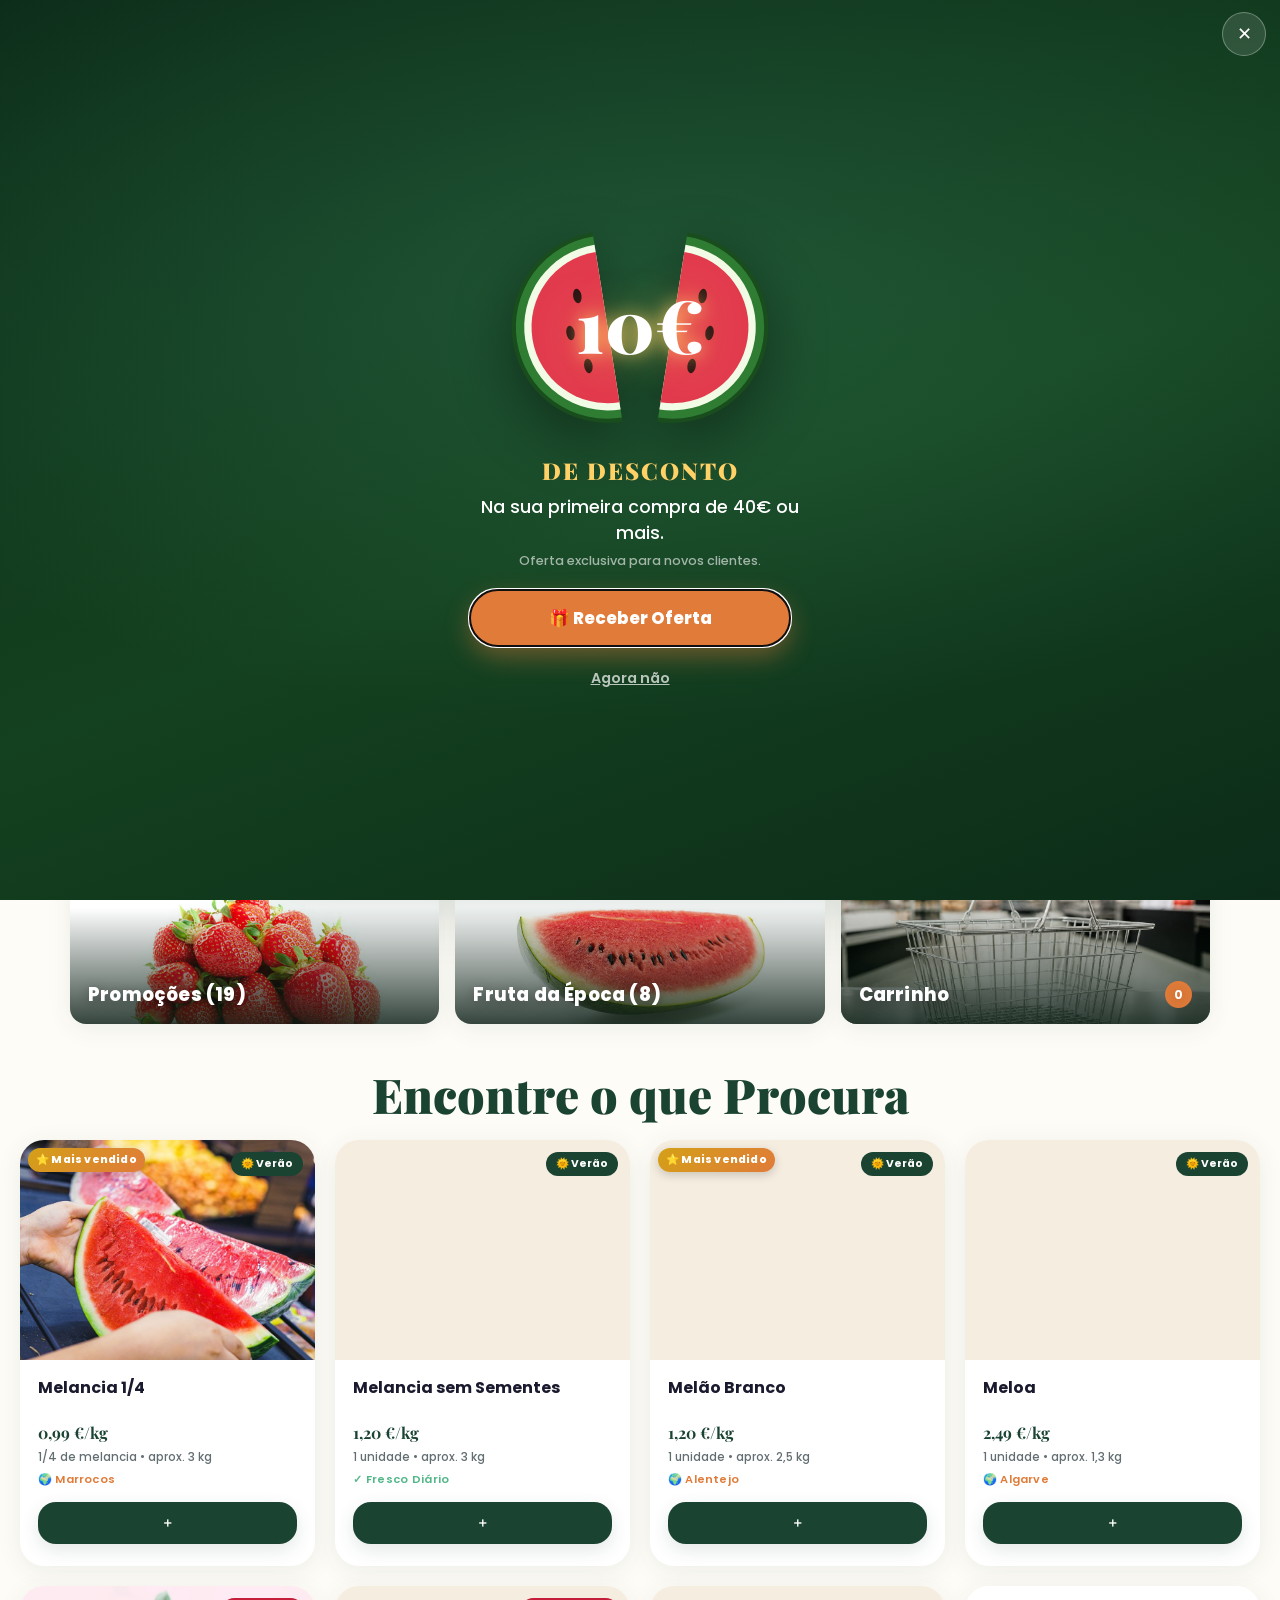
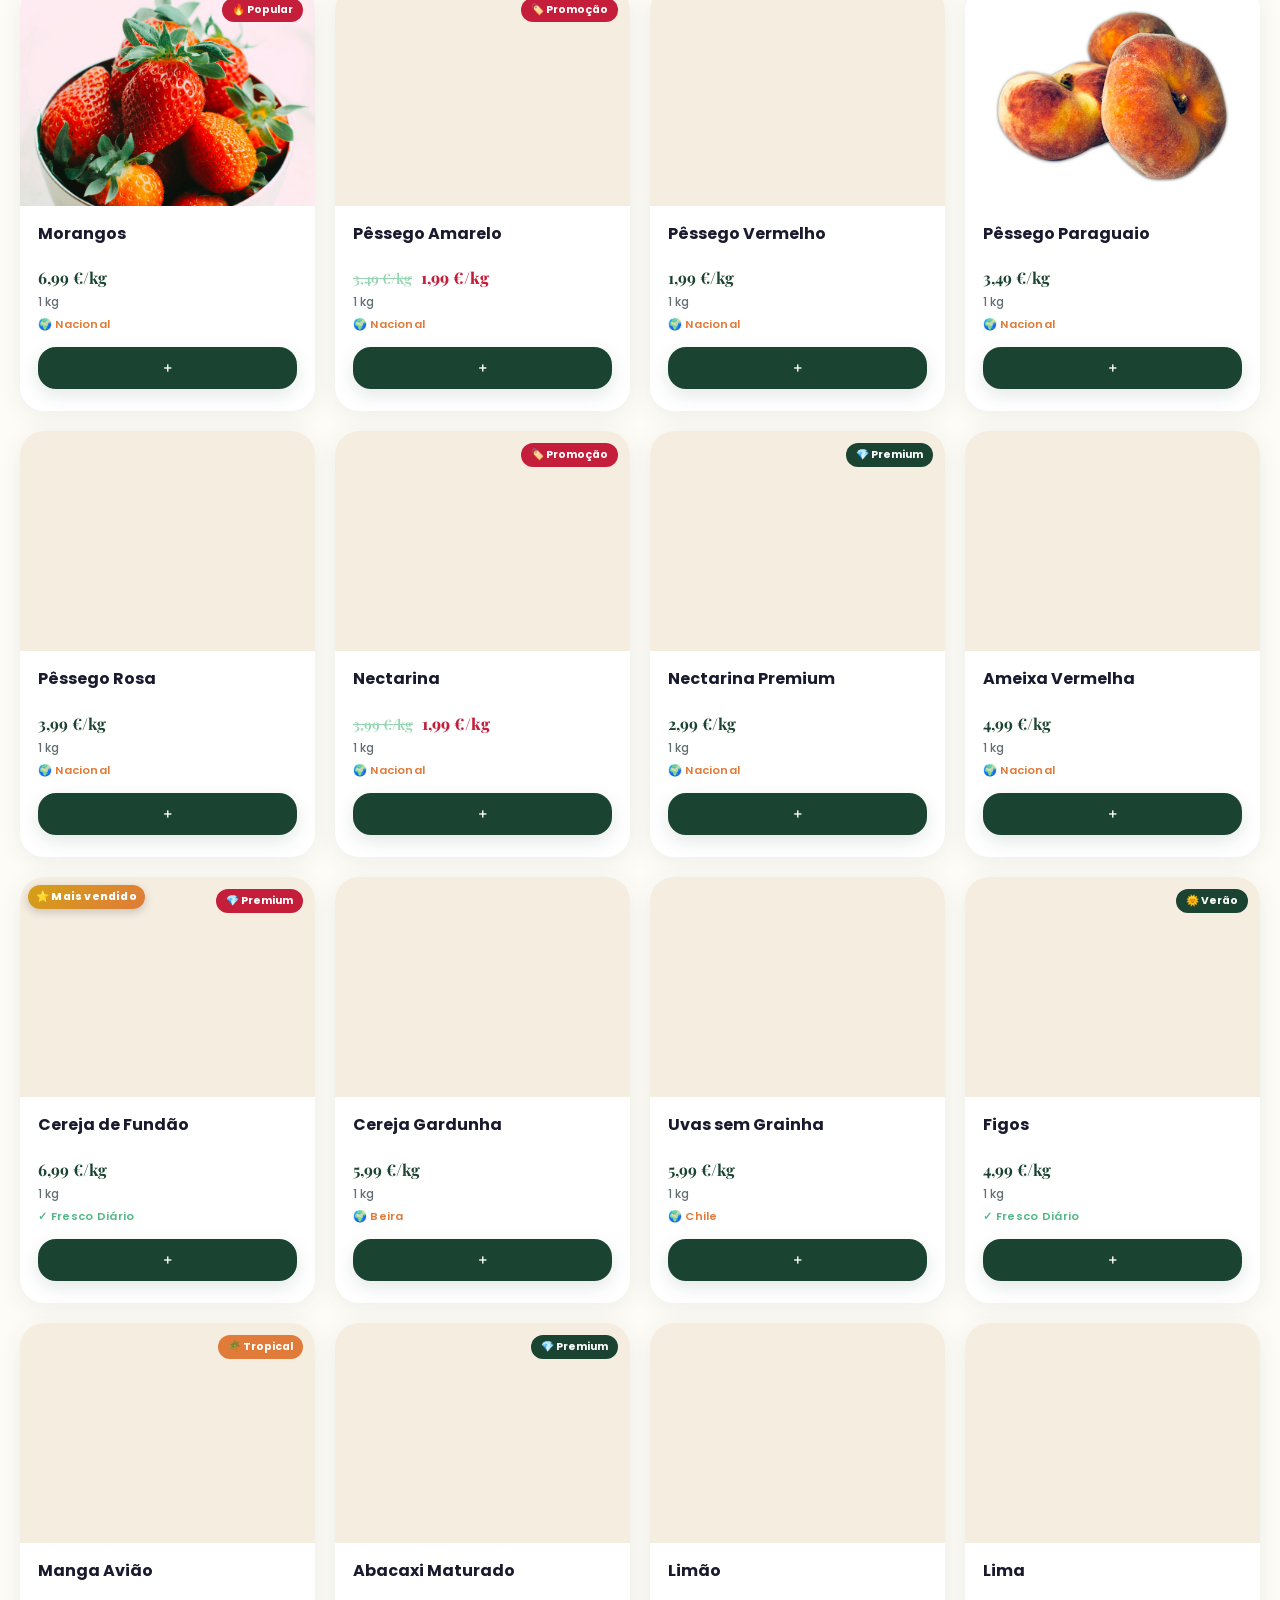
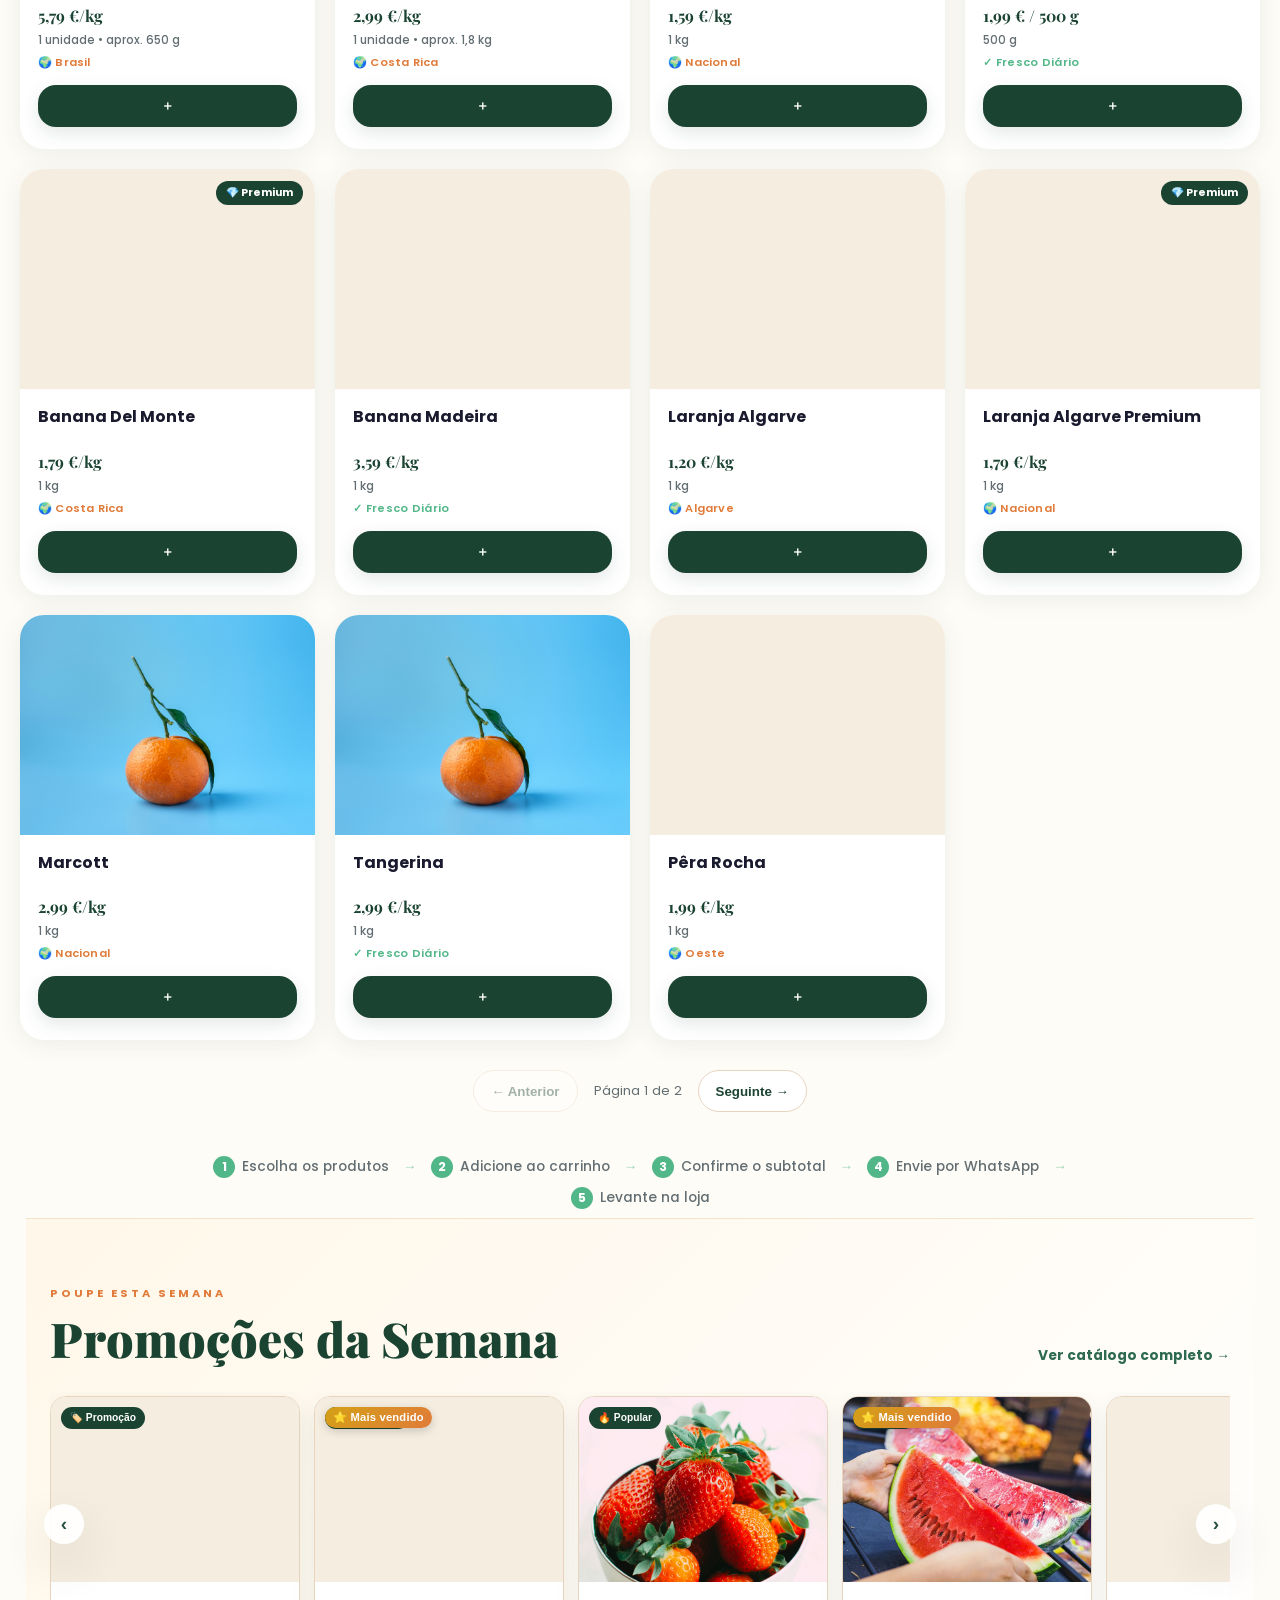
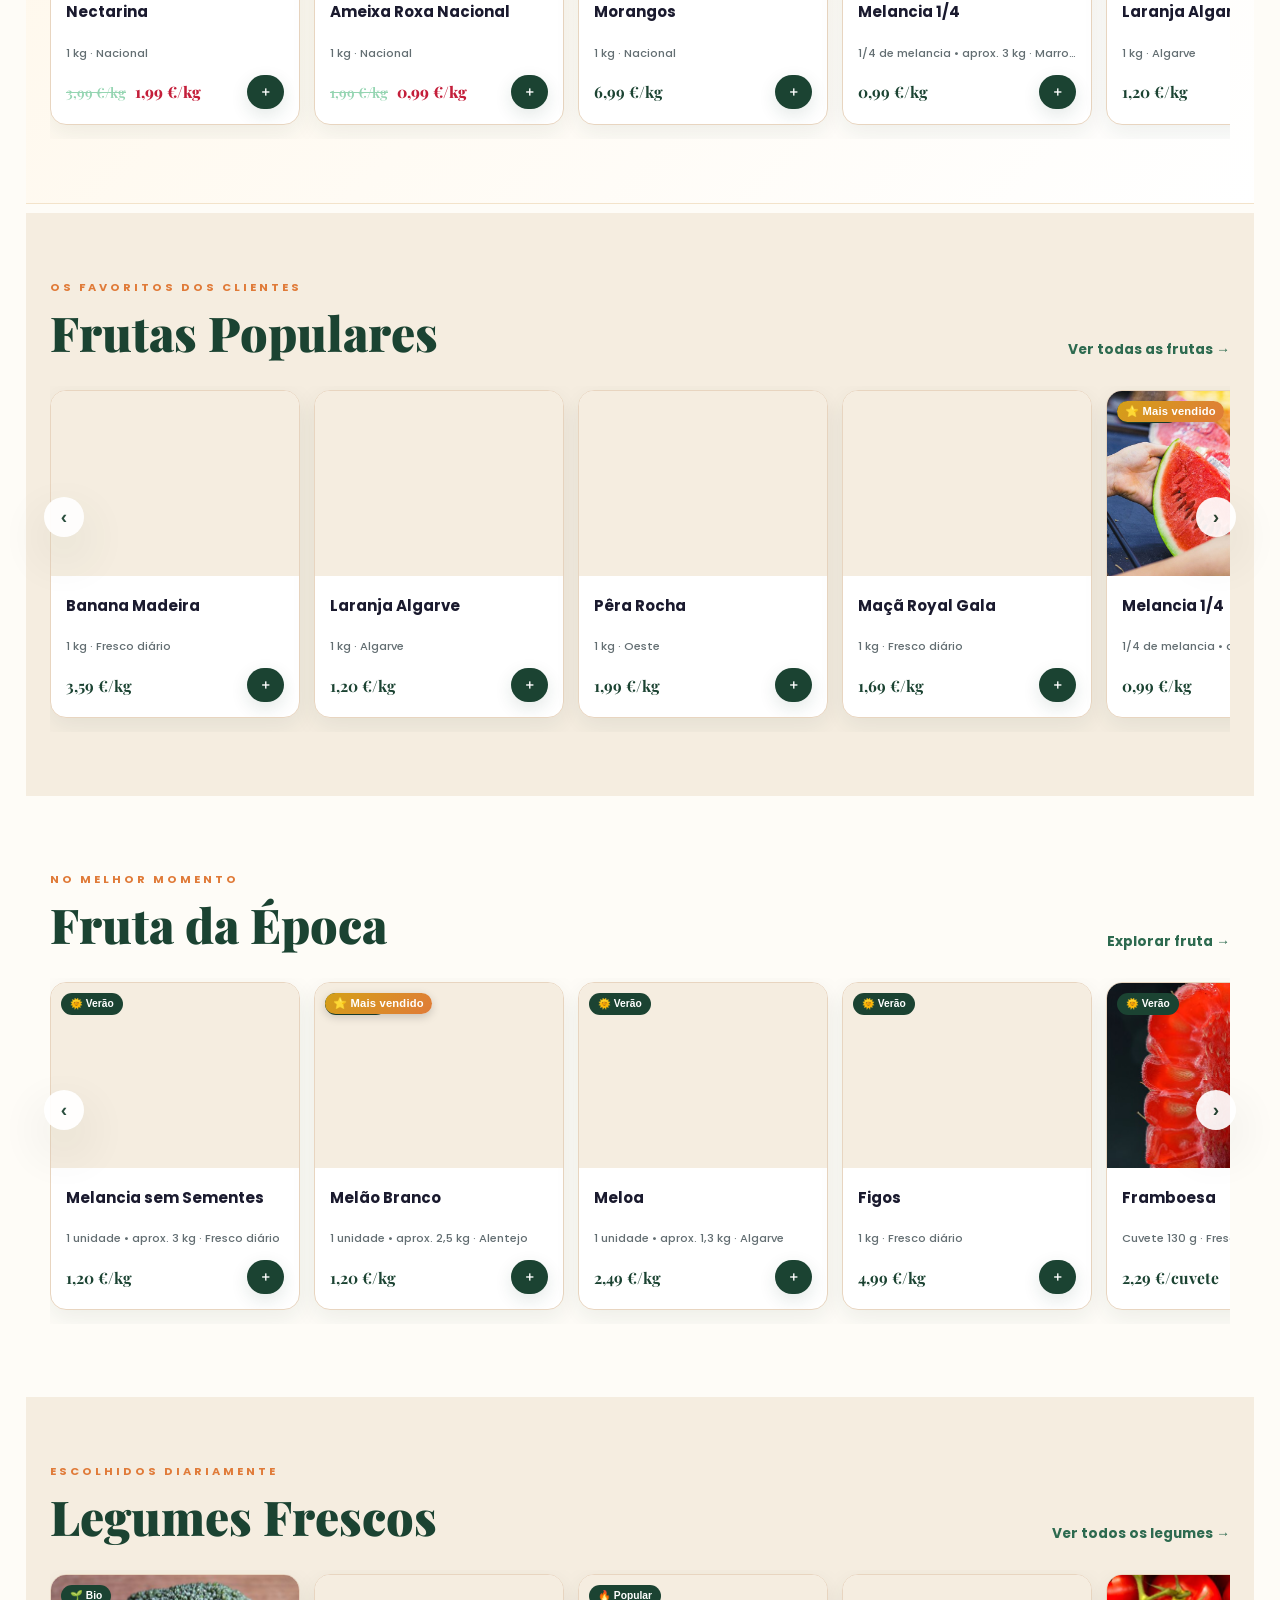
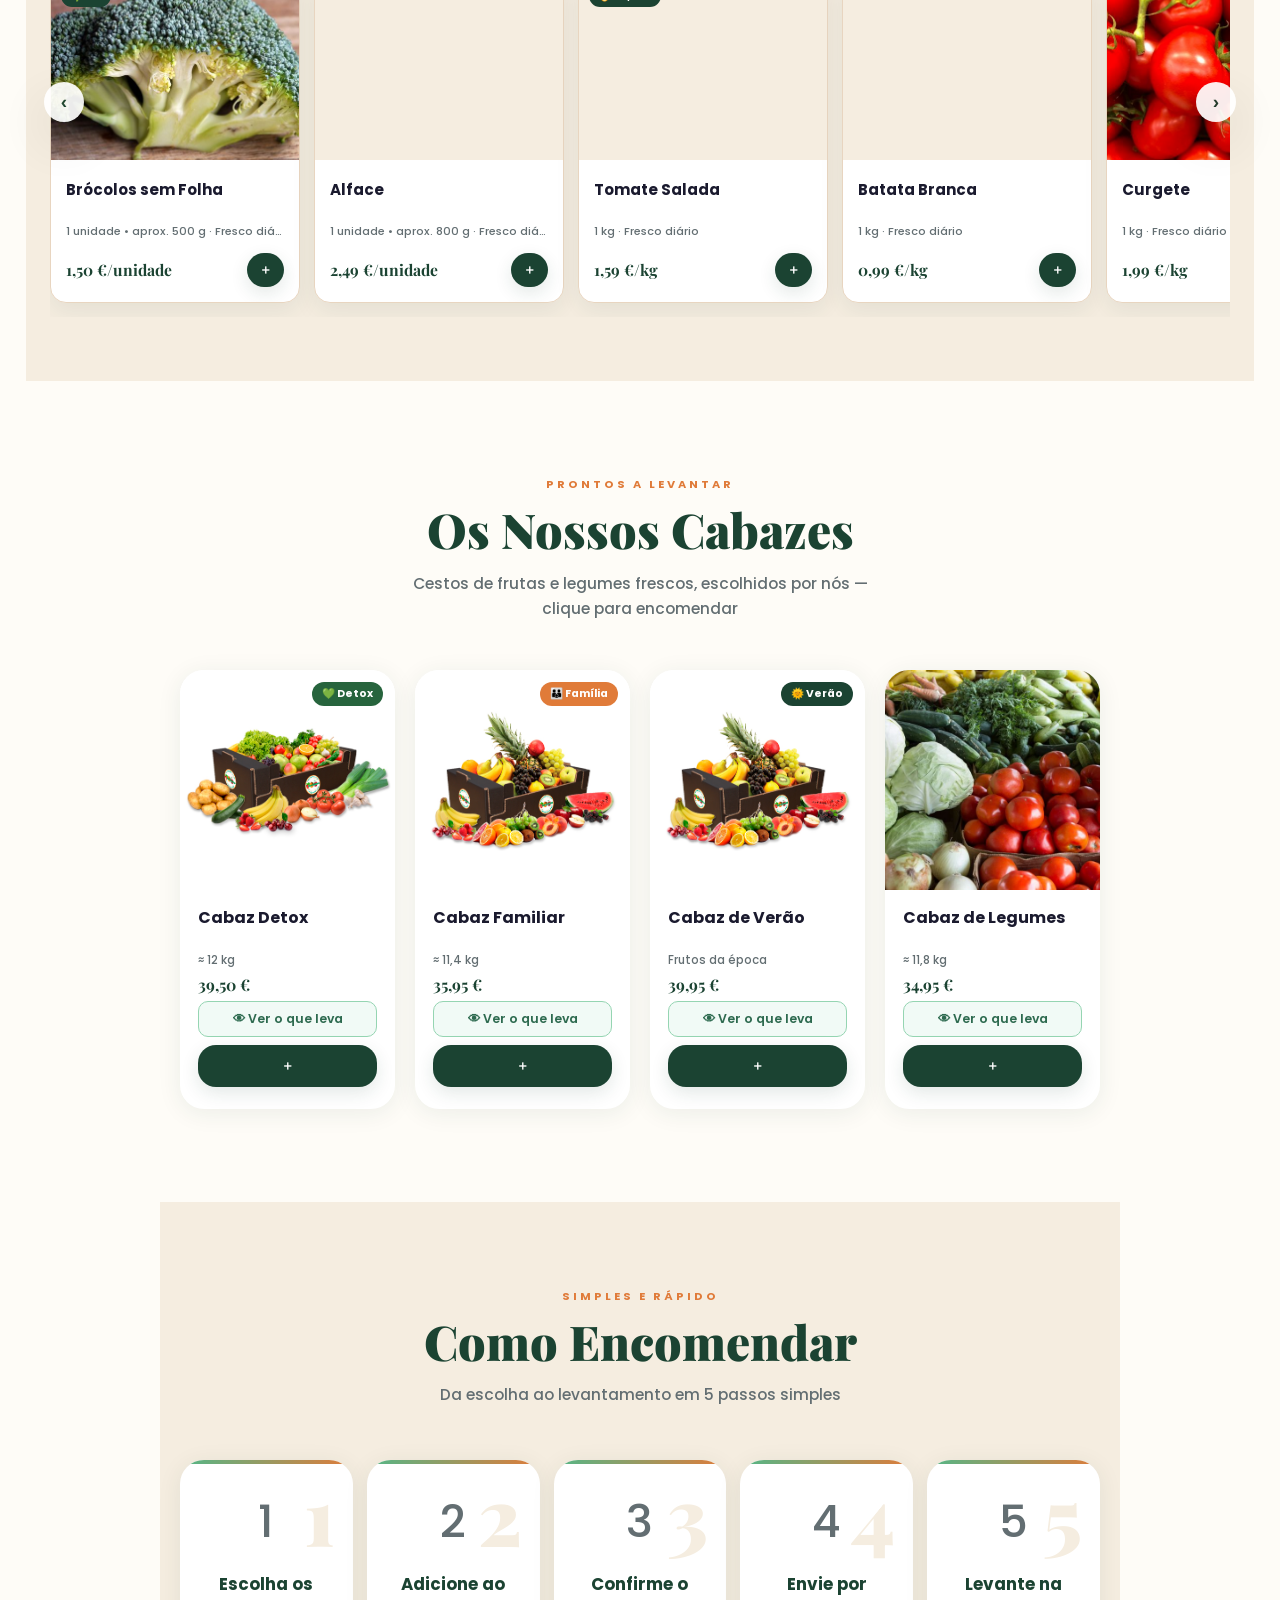
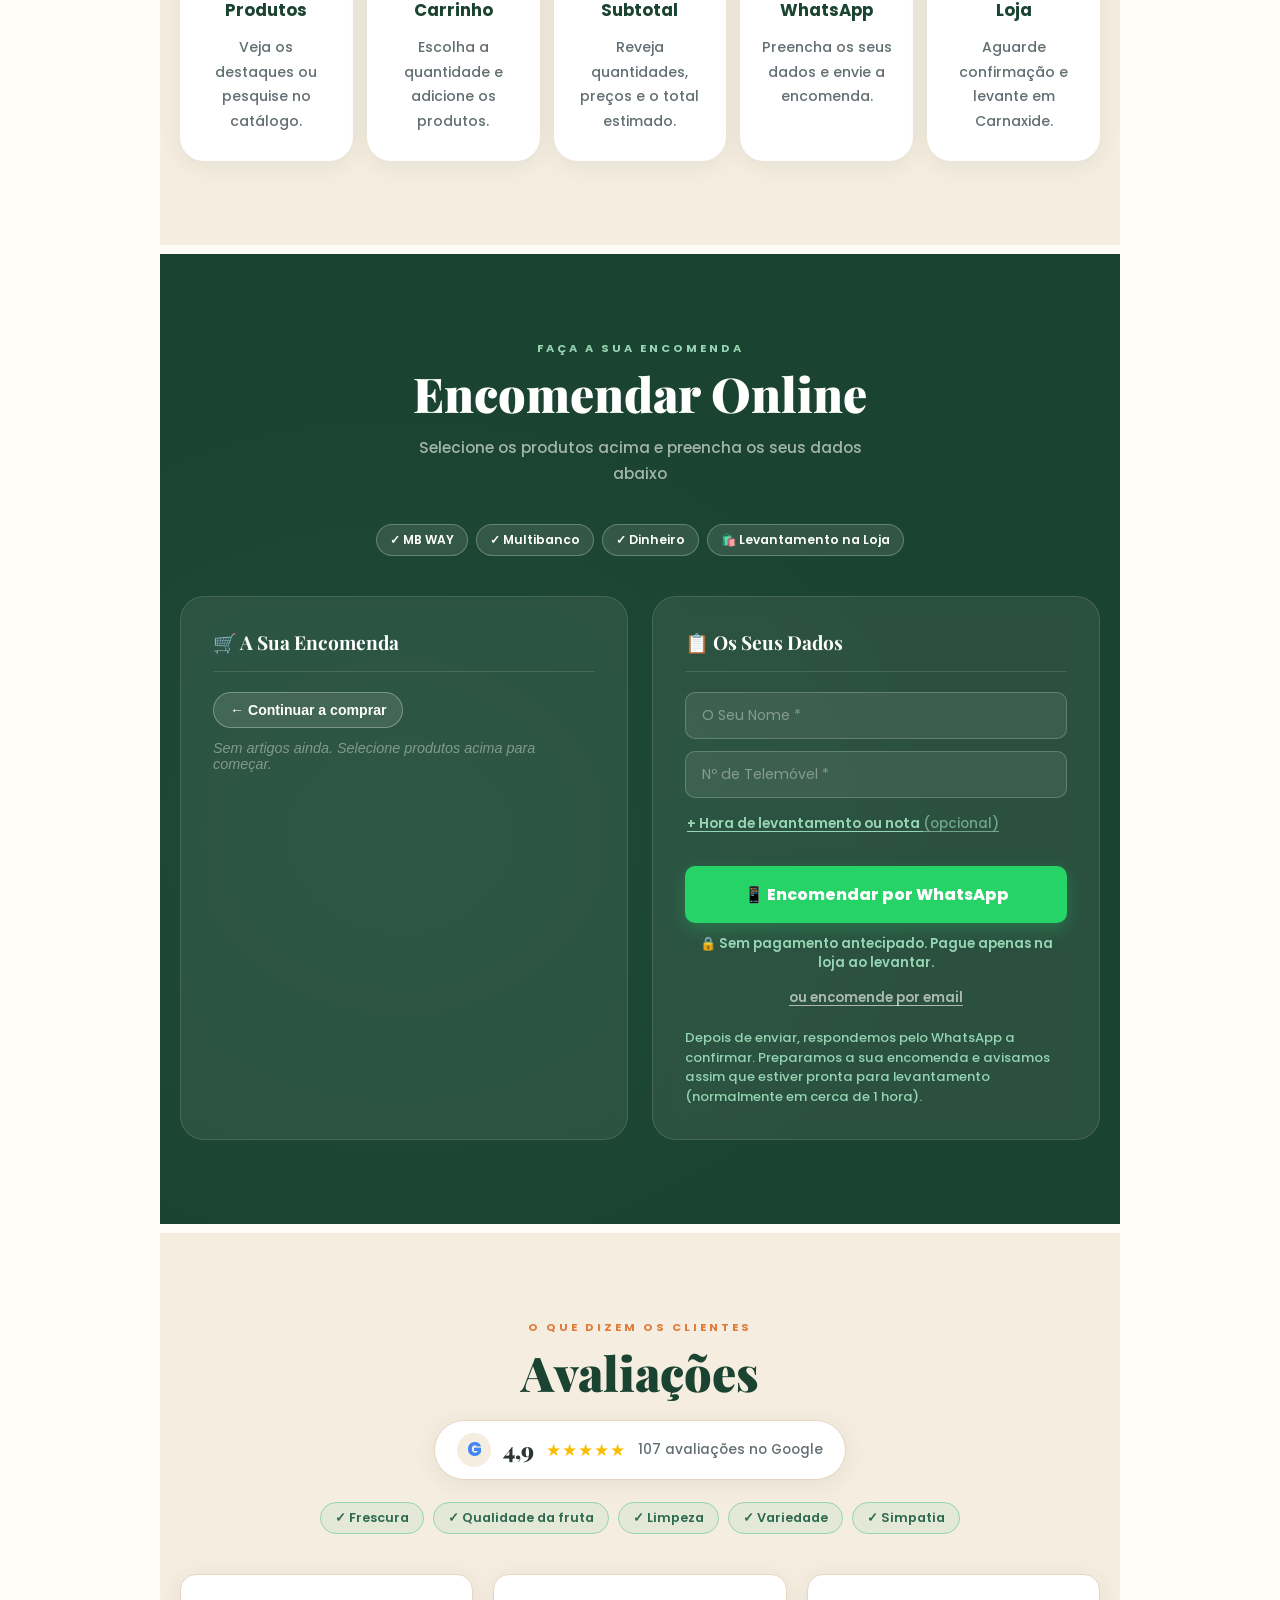
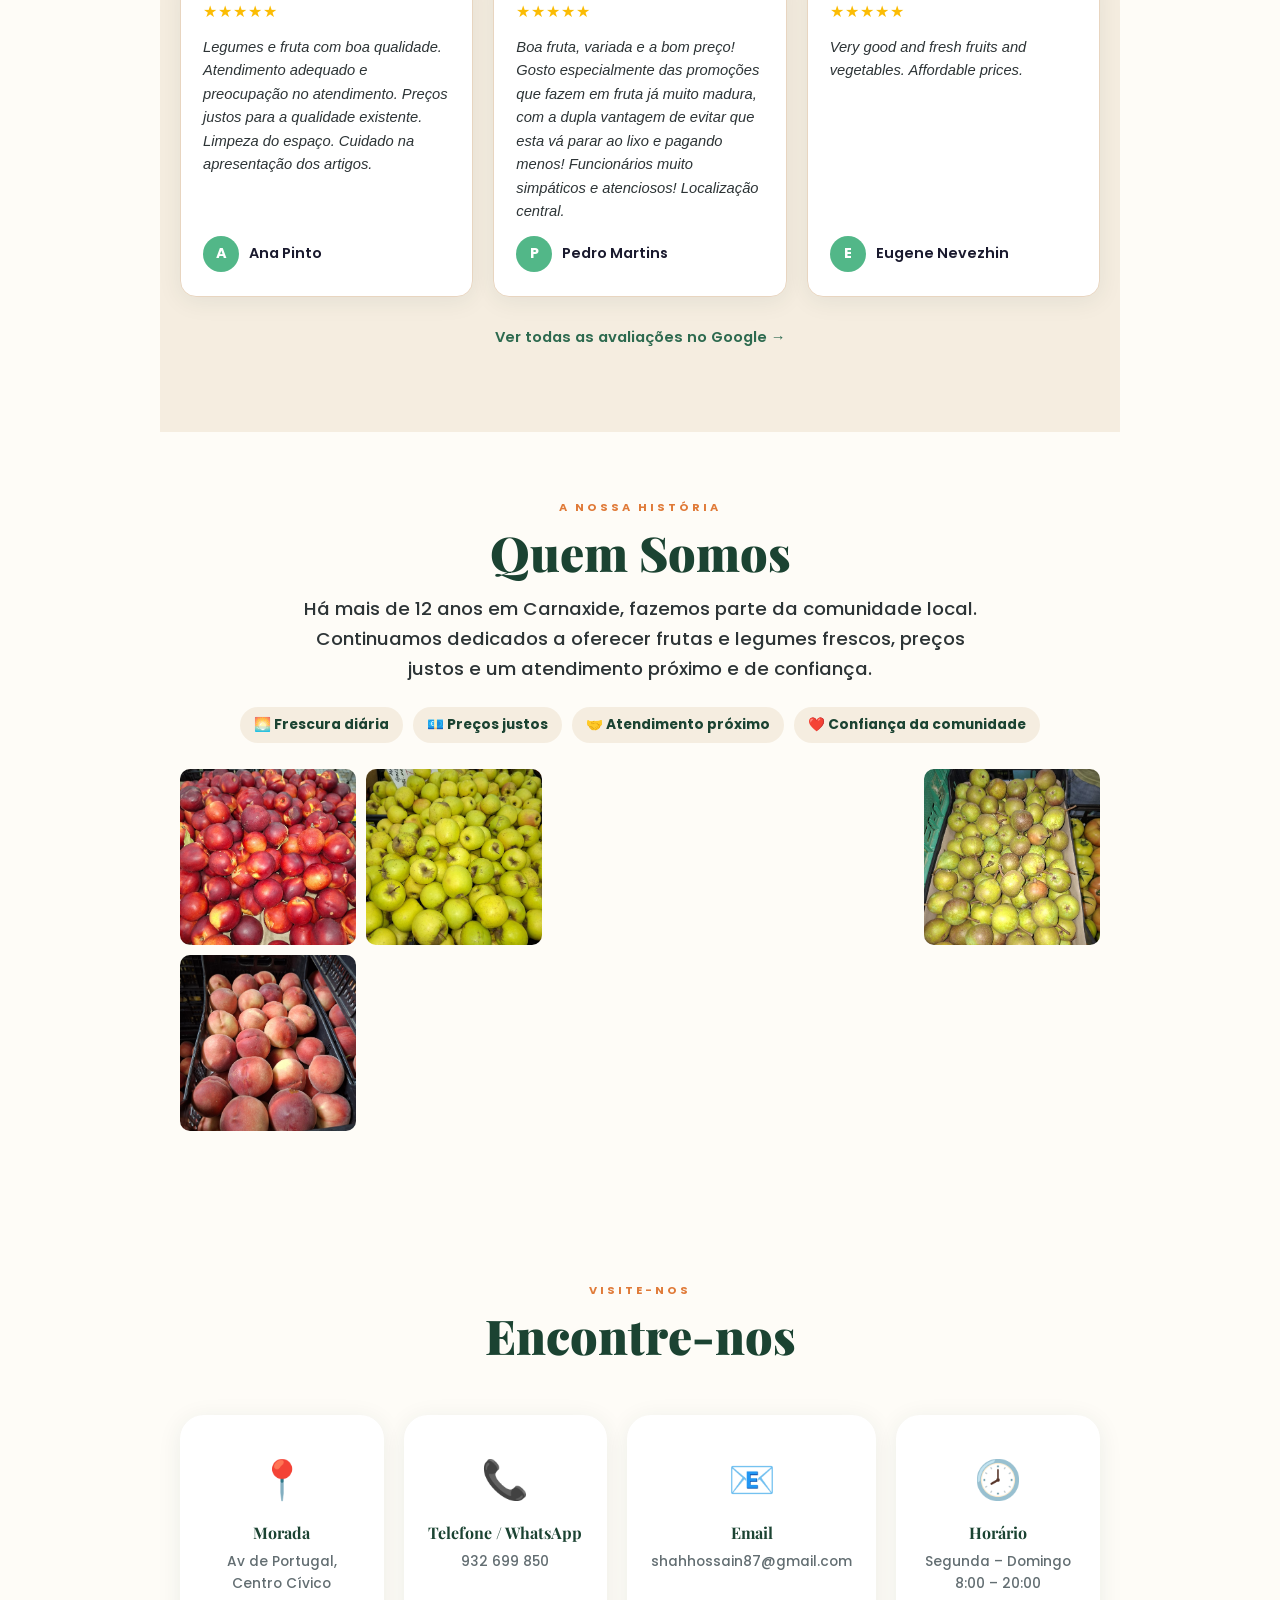
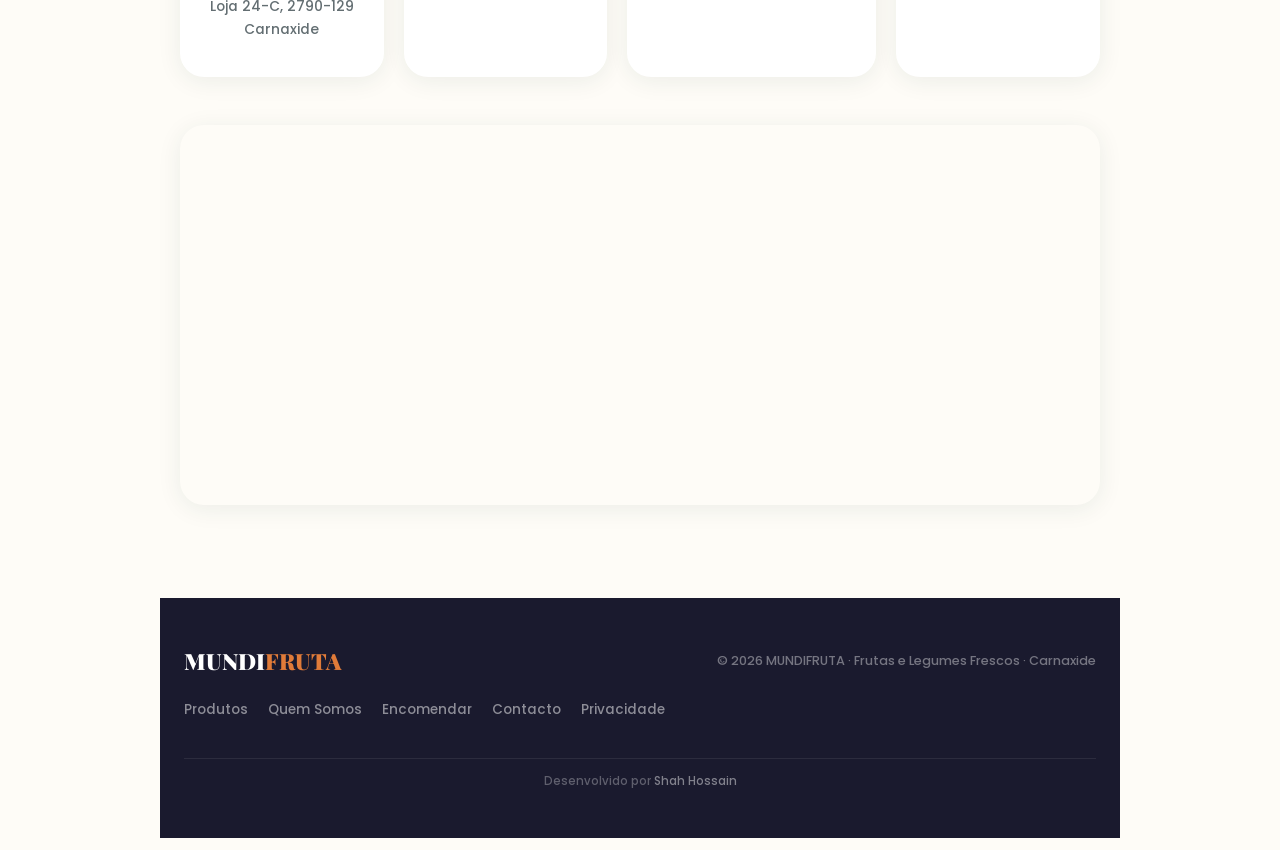
==== commit b59f1ec0: "Mobile UI fixes: announcement bar, compact add button, remove redundant heading, reduce mobile white" ====
--- a/index.html
+++ b/index.html
@@ -78,6 +78,22 @@
 </head>
 <body>
 
+<!-- ═══════════ ANNOUNCEMENT BAR ═══════════ -->
+<div class="announcement-bar" aria-live="polite" aria-label="Notícias e promoções rápidas">
+  <div class="announcement-track">
+    <span>🎁 10€ de desconto na primeira compra acima de 40€</span>
+    <span>🛒 Encomende por WhatsApp e levante na loja</span>
+    <span>🍉 Melancia 1/4 aprox. 3 kg</span>
+    <span>🌿 Hortelã fresca disponível hoje por 1,20€</span>
+    <span>🚚 Entregas rápidas para Carnaxide e Oeiras</span>
+    <span>🎁 10€ de desconto na primeira compra acima de 40€</span>
+    <span>🛒 Encomende por WhatsApp e levante na loja</span>
+    <span>🍉 Melancia 1/4 aprox. 3 kg</span>
+    <span>🌿 Hortelã fresca disponível hoje por 1,20€</span>
+    <span>🚚 Entregas rápidas para Carnaxide e Oeiras</span>
+  </div>
+</div>
+
 <!-- ═══════════ NAV ═══════════ -->
 <nav id="main-nav">
   <div class="nav-inner">
@@ -112,6 +128,46 @@
   <a href="#avaliacoes"     onclick="toggleMenu()">Avaliações</a>
   <a href="#encomenda"      onclick="toggleMenu()">Encomendar</a>
   <a href="#contacto"       onclick="toggleMenu()">Contacto</a>
+</div>
+<div class="homepage-search">
+  <div class="search-row">
+    <input class="search-input" id="search-input" type="text" placeholder="Pesquisar produto... (ex: morangos, tomates)" oninput="pesquisar()"/>
+    <button class="search-clear" id="search-clear" onclick="limparPesquisa()">✕</button>
+  </div>
+  <div class="catalog-bar-row compact">
+    <div class="cat-tabs">
+      <button class="cat-tab active" id="tab-frutas" onclick="mostrarCategoria('frutas',this)">Frutas <span class="cat-count" id="count-frutas">28</span></button>
+      <button class="cat-tab" id="tab-legumes" onclick="mostrarCategoria('legumes',this)">Legumes <span class="cat-count" id="count-legumes">16</span></button>
+    </div>
+    <select class="price-sort compact" id="price-sort" onchange="ordenarPreco()" aria-label="Ordenar por preço">
+      <option value="">↕ Ordenar</option>
+      <option value="asc">Preço: baixo → alto</option>
+      <option value="desc">Preço: alto → baixo</option>
+      <option value="az">Nome: A → Z</option>
+      <option value="za">Nome: Z → A</option>
+    </select>
+  </div>
+</div>
+
+<!-- ═══════════ PRODUCTS ═══════════ -->
+<div class="section" id="produtos" style="padding-top:18px; padding-bottom:18px;">
+  <div class="section-hdr fi" style="margin-bottom:20px">
+    <h2 class="section-title">Encontre o que Procura</h2>
+    <p class="section-sub">Pesquise ou navegue por páginas. Clique na fotografia para ver os detalhes.</p>
+  </div>
+  <div class="product-container">
+    <div class="cat-section visible" id="cat-frutas">
+      <div class="products-grid" id="grid-frutas"></div>
+      <div class="no-results" id="no-frutas" style="display:none">Nenhum produto encontrado.</div>
+      <div class="catalog-pagination" id="pagination-frutas"></div>
+      <button class="veg-suggestion" onclick="abrirCatalogo('legumes')">Continuar para Legumes Frescos →</button>
+    </div>
+    <div class="cat-section" id="cat-legumes">
+      <div class="products-grid" id="grid-legumes"></div>
+      <div class="no-results" id="no-legumes" style="display:none">Nenhum produto encontrado.</div>
+      <div class="catalog-pagination" id="pagination-legumes"></div>
+    </div>
+  </div>
 </div>
 
 <!-- ═══════════ HERO ═══════════ -->
@@ -189,7 +245,6 @@
   <span class="osm-step"><b>4</b> Envie por WhatsApp</span>
   <span class="osm-arrow">→</span>
   <span class="osm-step"><b>5</b> Levante na loja</span>
-</div>
 
 <!-- "How to order" explainer consolidated into a single section (#como-funciona) to reduce duplicate reading. -->
 
@@ -225,47 +280,6 @@
     <button class="shop-link" onclick="abrirCatalogo('legumes')">Ver todos os legumes →</button>
   </div>
   <div class="feature-grid" id="veg-featured-grid"></div>
-</div>
-
-<!-- ═══════════ PRODUCTS ═══════════ -->
-<div class="section" id="produtos" style="padding-top:40px">
-  <div class="section-hdr fi" style="margin-bottom:32px">
-    <span class="eyebrow">Catálogo Completo</span>
-    <h2 class="section-title">Encontre o que Procura</h2>
-    <p class="section-sub">Pesquise ou navegue por páginas. Clique na fotografia para ver os detalhes.</p>
-  </div>
-  <div class="product-container">
-    <div class="catalog-bar">
-      <div class="search-row">
-        <input class="search-input" id="search-input" type="text" placeholder="Pesquisar produto... (ex: morangos, tomates)" oninput="pesquisar()"/>
-        <button class="search-clear" id="search-clear" onclick="limparPesquisa()">✕</button>
-      </div>
-      <div class="catalog-bar-row">
-        <div class="cat-tabs">
-          <button class="cat-tab active" id="tab-frutas"  onclick="mostrarCategoria('frutas',this)">Frutas <span class="cat-count" id="count-frutas">28</span></button>
-          <button class="cat-tab"        id="tab-legumes" onclick="mostrarCategoria('legumes',this)">Legumes <span class="cat-count" id="count-legumes">16</span></button>
-        </div>
-        <select class="price-sort" id="price-sort" onchange="ordenarPreco()" aria-label="Ordenar por preço">
-          <option value="">↕ Ordenar</option>
-          <option value="asc">Preço: baixo → alto</option>
-          <option value="desc">Preço: alto → baixo</option>
-          <option value="az">Nome: A → Z</option>
-          <option value="za">Nome: Z → A</option>
-        </select>
-      </div>
-    </div>
-    <div class="cat-section visible" id="cat-frutas">
-      <div class="products-grid" id="grid-frutas"></div>
-      <div class="no-results" id="no-frutas" style="display:none">Nenhum produto encontrado.</div>
-      <div class="catalog-pagination" id="pagination-frutas"></div>
-      <button class="veg-suggestion" onclick="abrirCatalogo('legumes')">Continuar para Legumes Frescos →</button>
-    </div>
-    <div class="cat-section" id="cat-legumes">
-      <div class="products-grid" id="grid-legumes"></div>
-      <div class="no-results" id="no-legumes" style="display:none">Nenhum produto encontrado.</div>
-      <div class="catalog-pagination" id="pagination-legumes"></div>
-    </div>
-  </div>
 </div>
 
 <!-- ═══════════ CABAZES ═══════════ -->
@@ -499,8 +513,7 @@
 <!-- ═══════════ FLOATING CART ═══════════ -->
 <button class="float-cart" id="float-cart" onclick="irParaEncomenda()" title="Ver a sua encomenda">
   <span class="fc-icon">🛒</span>
-  <span class="fc-label">Ver Encomenda</span>
-  <span class="fc-count" id="float-cart-count">0</span>
+  <span class="fc-text" id="float-cart-text">0 · 0,00 €</span>
 </button>
 
 <button class="float-legumes" id="float-legumes" onclick="abrirCatalogo('legumes')" title="Ver legumes frescos" hidden>
@@ -604,7 +617,7 @@
         <strong id="product-modal-qty">1</strong>
         <button type="button" onclick="alterarQtdModal(1)" aria-label="Aumentar quantidade">+</button>
       </div>
-      <button class="product-modal-add" id="product-modal-add" type="button" onclick="adicionarDoModal()">＋ Adicionar ao Carrinho</button>
+      <button class="product-modal-add" id="product-modal-add" type="button" onclick="adicionarDoModal()">＋</button>
     </div>
   </div>
 </div>
@@ -621,7 +634,7 @@
     <p class="cabaz-modal-sub">Este cabaz é composto pelos seguintes itens:</p>
     <ul class="cabaz-modal-list" id="cabaz-modal-list"></ul>
     <p class="cabaz-modal-nota" id="cabaz-modal-nota" style="display:none"></p>
-    <button class="btn-wa cabaz-modal-add" id="cabaz-modal-add">＋ Adicionar à Encomenda</button>
+    <button class="btn-wa cabaz-modal-add" id="cabaz-modal-add">＋</button>
   </div>
 </div>
 
--- a/css/estilos.css
+++ b/css/estilos.css
@@ -22,10 +22,12 @@
       --r-full:    9999px;
       --sh:        0 4px 24px rgba(27,67,50,0.08);
       --sh-lg:     0 20px 60px rgba(27,67,50,0.16);
+      --announcement-height: 44px;
+      --nav-height: 78px;
     }
 
     html { scroll-behavior: smooth; }
-    body { font-family:'Poppins',sans-serif; color:var(--text); background:var(--cream); overflow-x:hidden; }
+    body { font-family:'Poppins',sans-serif; color:var(--text); background:var(--cream); overflow-x:hidden; padding-top: calc(var(--announcement-height) + var(--nav-height)); }
     ::-webkit-scrollbar { width:5px; }
     ::-webkit-scrollbar-track { background:var(--cream-2); }
     ::-webkit-scrollbar-thumb { background:var(--sage); border-radius:3px; }
@@ -34,7 +36,7 @@
        NAV
     ?????????????????????????????????????? */
     #main-nav {
-      position:fixed; top:0; left:0; right:0; z-index:1000;
+      position:fixed; top:var(--announcement-height); left:0; right:0; z-index:1000;
       transition: background 0.4s, box-shadow 0.4s, padding 0.4s;
     }
     #main-nav.scrolled {
@@ -113,13 +115,13 @@
        HERO
     ?????????????????????????????????????? */
     .hero {
-      min-height:42vh;
+      min-height:32vh;
       background:
         radial-gradient(ellipse at 18% 55%, rgba(82,183,136,0.18) 0%, transparent 55%),
         radial-gradient(ellipse at 82% 18%, rgba(224,123,57,0.14) 0%, transparent 48%),
         linear-gradient(148deg, #081c12 0%, #1B4332 38%, #2D6A4F 70%, #163826 100%);
       display:flex; flex-direction:column; align-items:center; justify-content:center;
-      text-align:center; padding:94px 24px 40px;
+      text-align:center; padding:58px 18px 22px;
       position:relative; overflow:hidden;
     }
     .hero::before {
@@ -244,6 +246,55 @@
       display:inline-flex; align-items:center; gap:10px;
       transition:all 0.3s; box-shadow:0 8px 28px rgba(224,123,57,0.45);
     }
+
+    .announcement-bar {
+      position:fixed; top:0; left:0; right:0; z-index:1100;
+      height:var(--announcement-height);
+      background:#fff;
+      border-bottom:1px solid rgba(196,30,58,0.18);
+      box-shadow:0 1px 0 rgba(196,30,58,0.08);
+      overflow:hidden;
+    }
+    .announcement-track {
+      display:flex; align-items:center; gap:28px;
+      height:100%; padding:0 16px;
+      overflow:hidden;
+      animation: ticker 20s linear infinite;
+      white-space:nowrap;
+      font-size:0.88rem;
+      color: var(--cherry);
+      font-weight:700;
+      letter-spacing:0.01em;
+      text-transform:uppercase;
+    }
+    @keyframes ticker {
+      0% { transform:translateX(0); }
+      100% { transform:translateX(-50%); }
+    }
+    .announcement-track span {
+      display:inline-flex; align-items:center; gap:8px;
+      flex-shrink:0;
+    }
+
+    .homepage-search {
+      max-width:1280px;
+      margin:0 auto;
+      padding:14px 14px 10px;
+      background:rgba(255,255,255,0.96);
+      border-bottom:1px solid rgba(232,213,192,0.55);
+    }
+    .homepage-search .search-row { max-width:600px; margin:0 auto 8px; }
+    .homepage-search .catalog-bar-row.compact {
+      display:flex; align-items:center; justify-content:space-between; gap:8px; flex-wrap:wrap;
+    }
+    .homepage-search .cat-tabs { margin:0; width:auto; justify-content:flex-start; }
+    .homepage-search .cat-tab { padding:7px 13px; font-size:0.83rem; }
+    .homepage-search .price-sort.compact {
+      min-width:140px;
+      padding:7px 10px;
+      border-radius:var(--r-full);
+      font-size:0.8rem;
+    }
     .btn-prim:hover { background:var(--peach-lt); transform:translateY(-3px); box-shadow:0 16px 40px rgba(224,123,57,0.5); }
     .btn-ghost {
       background:rgba(255,255,255,0.1); border:2px solid rgba(255,255,255,0.3);
@@ -277,14 +328,14 @@
     ?????????????????????????????????????? */
     /* ?? CATEGORY QUICK ACCESS ?? */
     .cat-quick {
-      max-width:1000px; margin:0 auto; padding:26px 20px 4px;
-      display:grid; grid-template-columns:repeat(4,1fr); gap:14px;
+      max-width:1000px; margin:0 auto; padding:18px 16px 4px;
+      display:grid; grid-template-columns:repeat(4,1fr); gap:10px;
     }
     .cat-quick-btn {
-      display:flex; flex-direction:column; align-items:center; gap:10px; cursor:pointer;
-      padding:26px 12px; border:1px solid var(--cream-3); border-radius:var(--r-lg);
+      display:flex; flex-direction:column; align-items:center; gap:8px; cursor:pointer;
+      padding:18px 10px; border:1px solid var(--cream-3); border-radius:var(--r-lg);
       background:var(--white); box-shadow:var(--sh); font-family:'Poppins',sans-serif;
-      font-weight:800; font-size:1.3rem; color:var(--forest); letter-spacing:0.3px;
+      font-weight:800; font-size:1.04rem; color:var(--forest); letter-spacing:0.2px;
       transition:transform 0.18s, box-shadow 0.18s, border-color 0.18s;
     }
     .cat-quick-btn:hover { transform:translateY(-4px); box-shadow:var(--sh-lg); border-color:var(--sage); }
@@ -365,21 +416,19 @@
 
     /* ?? FLOATING CART (pops top-right when items added) ?? */
     .float-cart {
-      position:fixed; top:74px; right:12px; z-index:1150;
-      display:flex; align-items:center; gap:9px; padding:12px 18px; border:2px solid #fff; cursor:pointer;
+      position:fixed; top:calc(var(--announcement-height) + 16px); right:12px; z-index:1150;
+      display:flex; align-items:center; gap:8px; padding:10px 14px; border:2px solid #fff; cursor:pointer;
       background:var(--cherry); color:#fff; border-radius:var(--r-full);
-      box-shadow:0 8px 26px rgba(196,30,58,0.45), 0 2px 8px rgba(0,0,0,0.25);
-      font-family:'Poppins',sans-serif; font-weight:800; font-size:0.98rem; letter-spacing:0.3px;
+      box-shadow:0 8px 20px rgba(196,30,58,0.35), 0 2px 6px rgba(0,0,0,0.22);
+      font-family:'Poppins',sans-serif; font-weight:800; font-size:0.88rem; letter-spacing:0.25px;
       opacity:0; transform:translateY(-14px) scale(0.9); pointer-events:none;
       transition:opacity 0.25s ease, transform 0.25s ease, filter 0.2s;
     }
     .float-cart.visible { opacity:1; transform:translateY(0) scale(1); pointer-events:auto; }
     .float-cart:hover { filter:brightness(1.08); }
     .float-cart .fc-icon { font-size:1.25rem; line-height:1; }
-    .float-cart .fc-count {
-      background:#fff; color:var(--cherry); border-radius:var(--r-full);
-      min-width:24px; height:24px; padding:0 6px; display:inline-flex; align-items:center; justify-content:center;
-      font-size:0.85rem; font-weight:800;
+    .float-cart .fc-text {
+      color:#fff; font-weight:800; white-space:nowrap;
     }
     .float-cart.pop { animation:fc-pop 0.42s ease; }
     @keyframes fc-pop { 0%{transform:scale(1)} 40%{transform:scale(1.18)} 100%{transform:scale(1)} }
@@ -397,6 +446,40 @@
     }
     .order-steps-mini .osm-arrow { color:var(--sage-lt); font-weight:700; }
     @media (max-width:600px){ .order-steps-mini .osm-arrow { display:none; } .order-steps-mini { gap:8px 12px; font-size:0.8rem; } }
+
+@media (max-width:820px) {
+  .announcement-track {
+    gap:16px;
+    padding:10px 14px;
+    font-size:.88rem;
+  }
+
+  .homepage-search {
+    padding:0 18px 18px;
+  }
+
+  .homepage-search .catalog-bar-row.compact {
+    gap:10px;
+    flex-wrap:wrap;
+  }
+
+  .homepage-search .price-sort.compact {
+    min-width:160px;
+  }
+
+  .cat-quick {
+    padding:0 18px 18px;
+  }
+
+  .cat-quick-btn {
+    min-height:140px;
+  }
+
+  .section.shop-feature .shop-feature-head,
+  .section.shop-feature .feature-grid {
+    padding:0 18px;
+  }
+}
 
     .info-strip { background:var(--forest); }
     .info-strip-inner {
@@ -431,7 +514,7 @@
     /* ??????????????????????????????????????
        SECTION COMMONS
     ?????????????????????????????????????? */
-    .section { padding:96px 24px; }
+    .section { padding:84px 20px; }
     .section.alt { background:var(--cream-2); }
     .section.dark {
       background:
@@ -449,8 +532,8 @@
       line-height:1.12; margin-bottom:14px;
     }
     .section-sub {
-      color:var(--text-md); font-size:0.97rem; max-width:500px; line-height:1.75;
-      margin:0 auto 52px;
+      color:var(--text-md); font-size:0.97rem; max-width:500px; line-height:1.65;
+      margin:0 auto 38px;
     }
     .section-hdr { text-align:center; }
     .section.dark .section-title { color:#fff; }
@@ -567,22 +650,22 @@
       .catalog-bar .price-sort { padding:8px 10px; font-size:0.76rem; }
     }
 
-    .search-row { position:relative; max-width:520px; margin:0 auto 36px; }
+    .search-row { position:relative; max-width:520px; margin:0 auto 24px; }
     .search-input {
-      width:100%; padding:16px 52px 16px 26px;
-      border:2px solid var(--cream-3); border-radius:var(--r-full);
-      font-family:'Poppins',sans-serif; font-size:0.95rem;
+      width:100%; padding:14px 46px 14px 20px;
+      border:1px solid rgba(232,213,192,0.8); border-radius:var(--r-full);
+      font-family:'Poppins',sans-serif; font-size:0.92rem;
       background:var(--white); color:var(--text);
-      outline:none; transition:all 0.3s;
-      box-shadow:0 4px 18px rgba(0,0,0,0.05);
+      outline:none; transition:all 0.22s ease;
+      box-shadow:0 6px 20px rgba(0,0,0,0.06);
     }
     .search-input:focus {
       border-color:var(--sage);
-      box-shadow:0 4px 18px rgba(82,183,136,0.2), 0 0 0 4px rgba(82,183,136,0.08);
+      box-shadow:0 9px 24px rgba(82,183,136,0.16);
     }
     .search-clear {
-      position:absolute; right:18px; top:50%; transform:translateY(-50%);
-      background:none; border:none; cursor:pointer; color:var(--text-md); font-size:1rem; display:none;
+      position:absolute; right:14px; top:50%; transform:translateY(-50%);
+      background:none; border:none; cursor:pointer; color:var(--text-md); font-size:0.96rem; display:none;
     }
     .search-clear.visible { display:block; }
 
@@ -592,9 +675,9 @@
       padding:6px; width:fit-content; margin-left:auto; margin-right:auto;
     }
     .cat-tab {
-      padding:12px 34px; border-radius:var(--r-full); border:none; background:transparent;
-      cursor:pointer; font-family:'Poppins',sans-serif; font-weight:600; font-size:0.9rem;
-      color:var(--text-md); transition:all 0.3s; display:flex; align-items:center; gap:8px;
+      padding:10px 24px; border-radius:var(--r-full); border:none; background:transparent;
+      cursor:pointer; font-family:'Poppins',sans-serif; font-weight:600; font-size:0.86rem;
+      color:var(--text-md); transition:all 0.24s ease; display:flex; align-items:center; gap:6px;
     }
     .cat-tab.active { background:var(--forest); color:#fff; box-shadow:0 4px 16px rgba(27,67,50,0.3); }
     .cat-count { padding:1px 8px; border-radius:var(--r-full); font-size:0.72rem; }
@@ -668,9 +751,11 @@
     .product-fresh { font-size:0.7rem; color:var(--sage); font-weight:600; margin-bottom:14px; letter-spacing:0.3px; }
 
     .add-btn {
-      width:100%; padding:10px; background:var(--forest); color:#fff;
-      border:none; border-radius:var(--r-md); font-weight:700; font-size:0.84rem;
+      width:100%; padding:8px 11px; min-height:34px; height:auto;
+      background:var(--forest); color:#fff;
+      border:none; border-radius:18px; font-weight:700; font-size:0.82rem;
       cursor:pointer; font-family:'Poppins',sans-serif; transition:all 0.25s;
+      box-shadow:0 6px 18px rgba(27,67,50,0.12);
     }
     .add-btn:hover { background:var(--forest-2); }
     .product-card.selected .add-btn { background:var(--cherry); }
@@ -1233,14 +1318,16 @@
     .feature-buy { display:flex; align-items:center; justify-content:space-between; gap:10px; }
     .feature-buy strong { color:var(--forest); font-family:'Playfair Display',serif; font-size:.98rem; }
     .feature-add {
-      min-height:36px;
-      padding:0 11px;
+      min-height:34px;
+      padding:0 12px;
+      height:34px;
       border:0;
-      border-radius:10px;
+      border-radius:18px;
       background:var(--forest);
       color:#fff;
-      font:700 .7rem 'Poppins',sans-serif;
+      font:700 .8rem 'Poppins',sans-serif;
       cursor:pointer;
+      box-shadow:0 6px 18px rgba(27,67,50,0.12);
     }
 
     .products-grid { grid-template-columns:repeat(4,minmax(0,1fr)); gap:20px; }
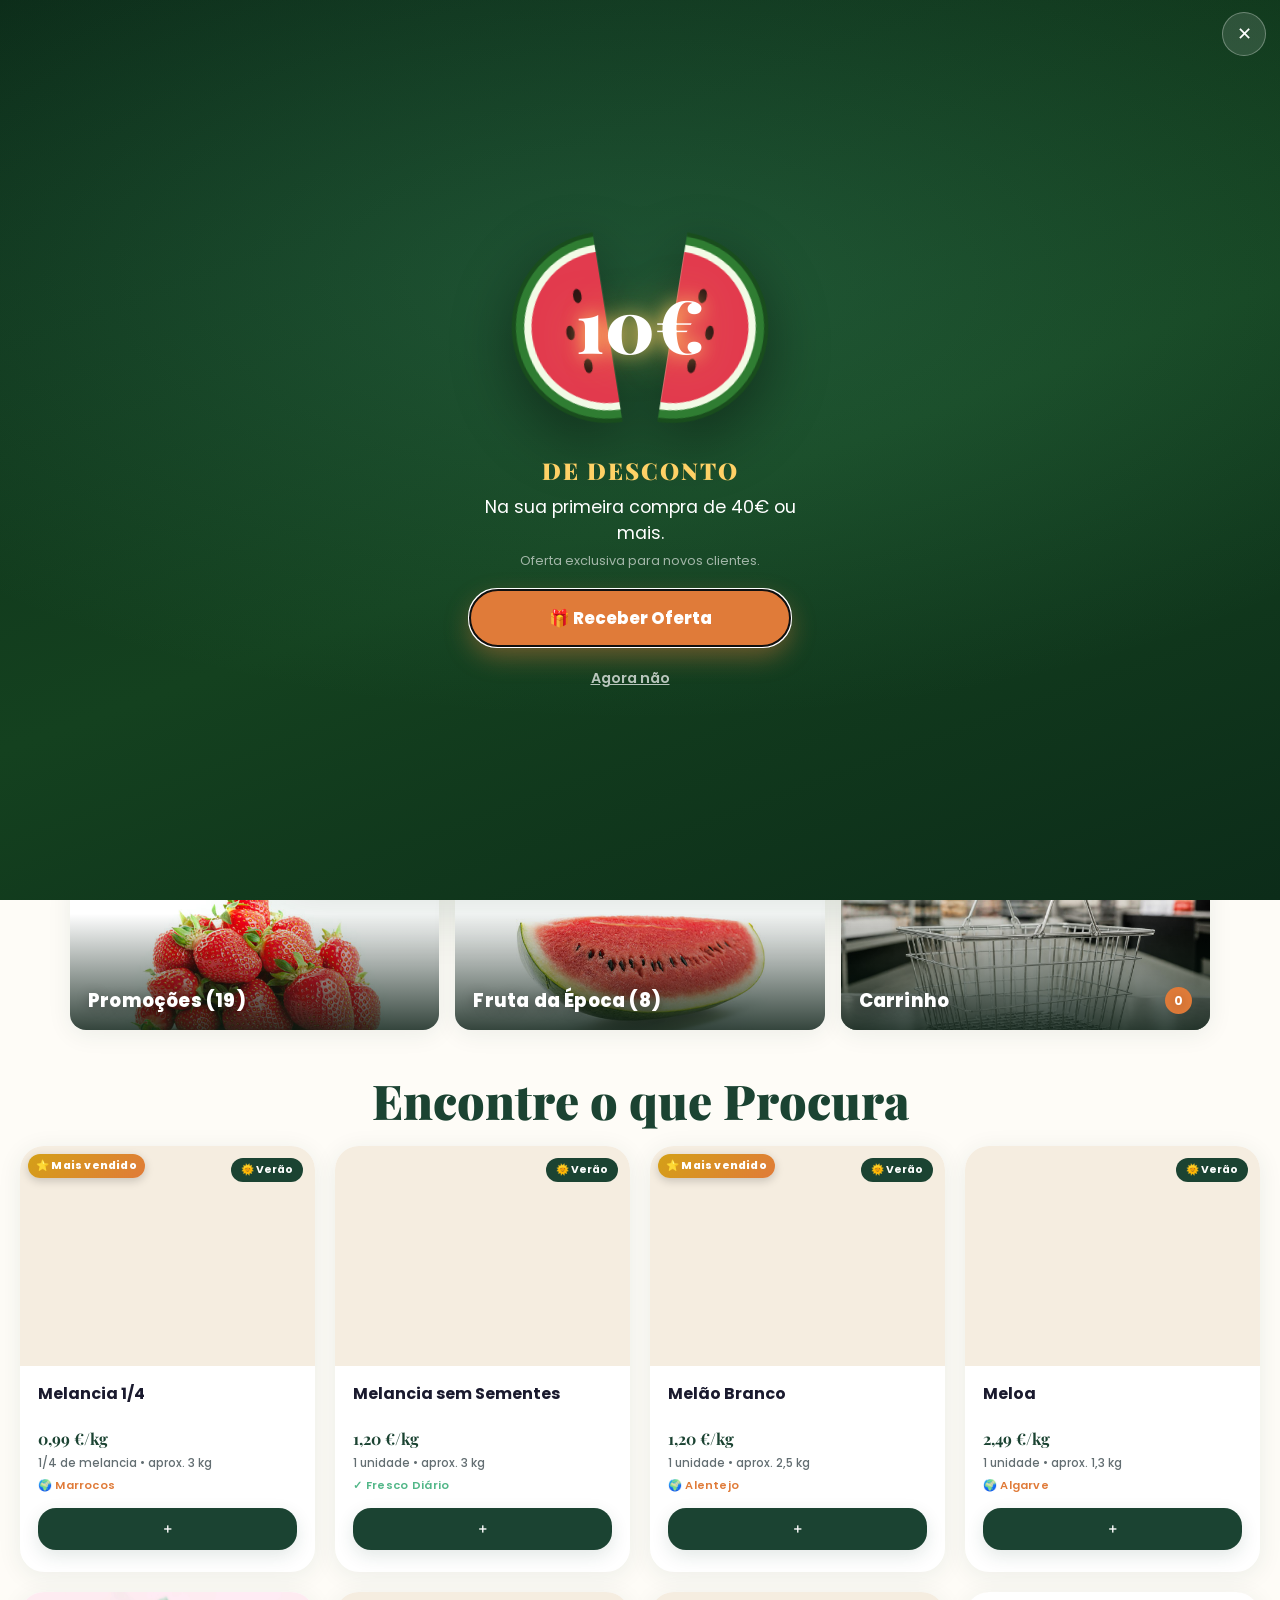
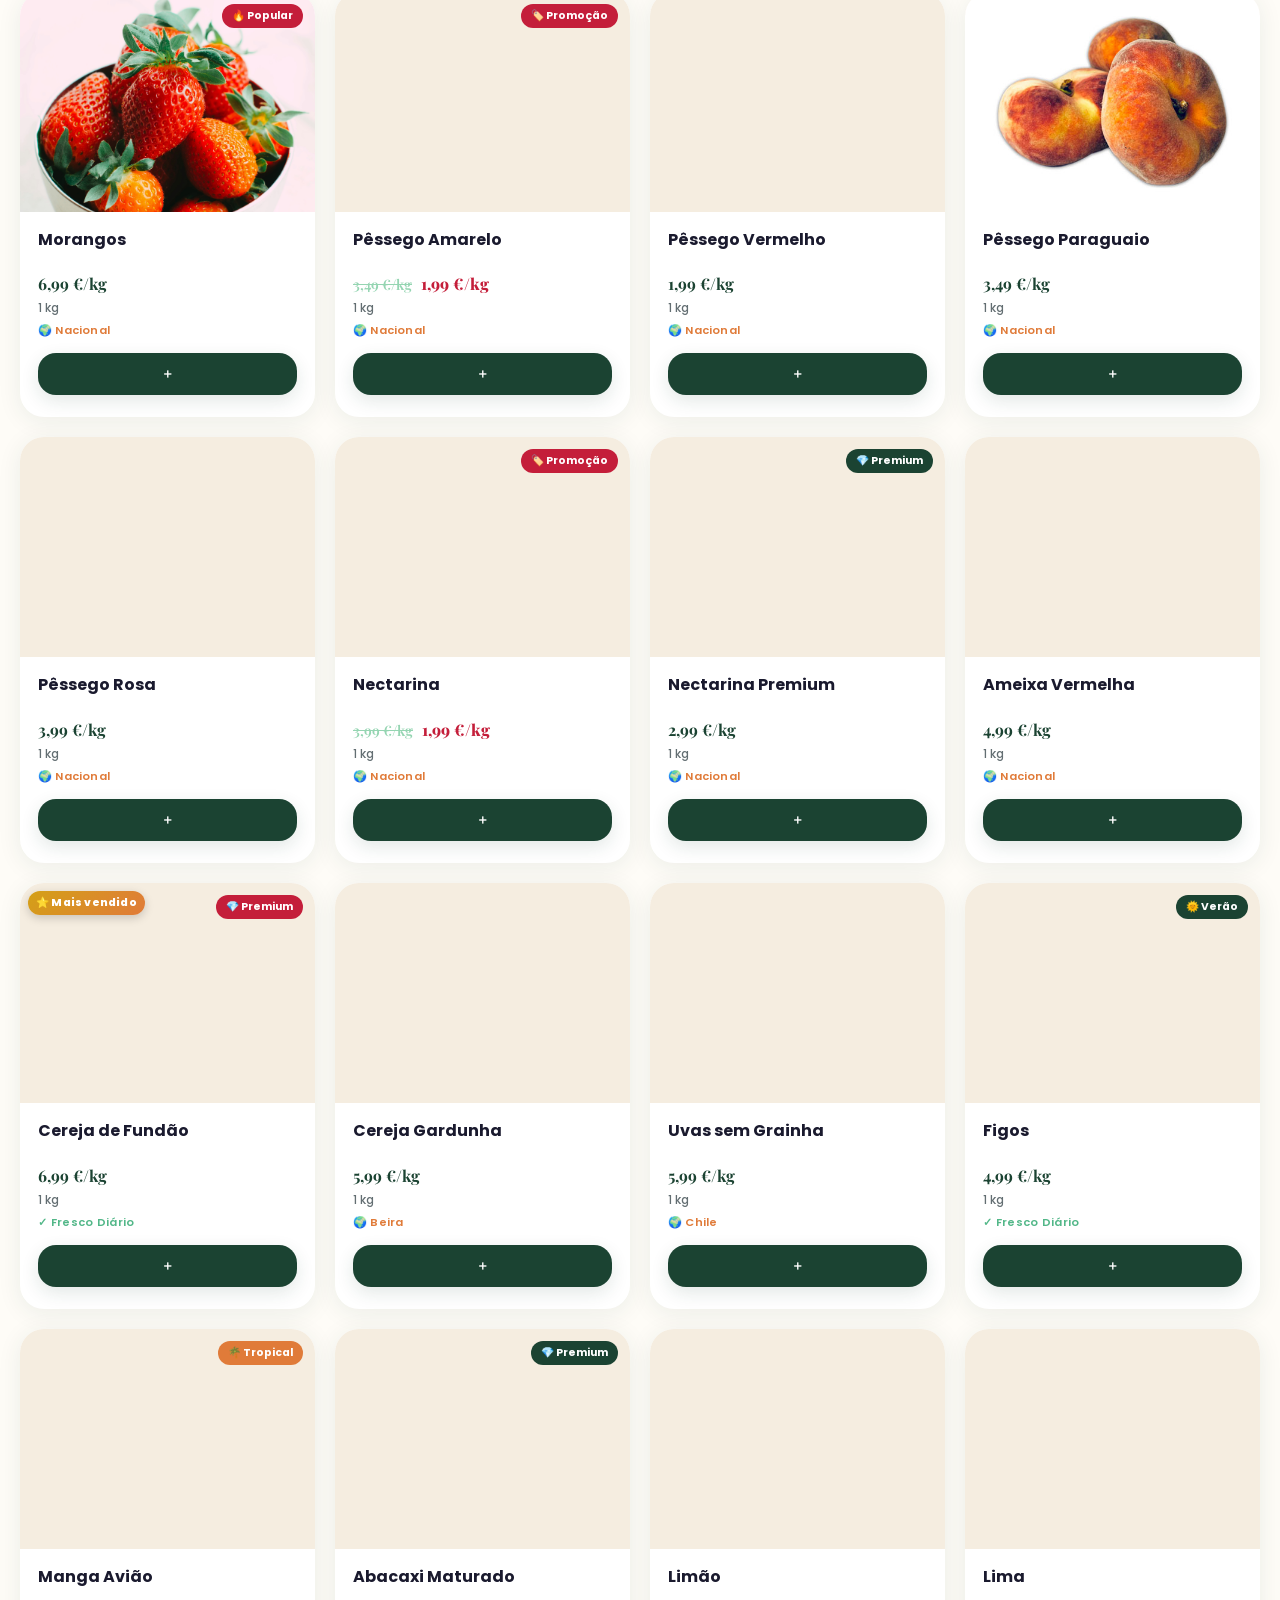
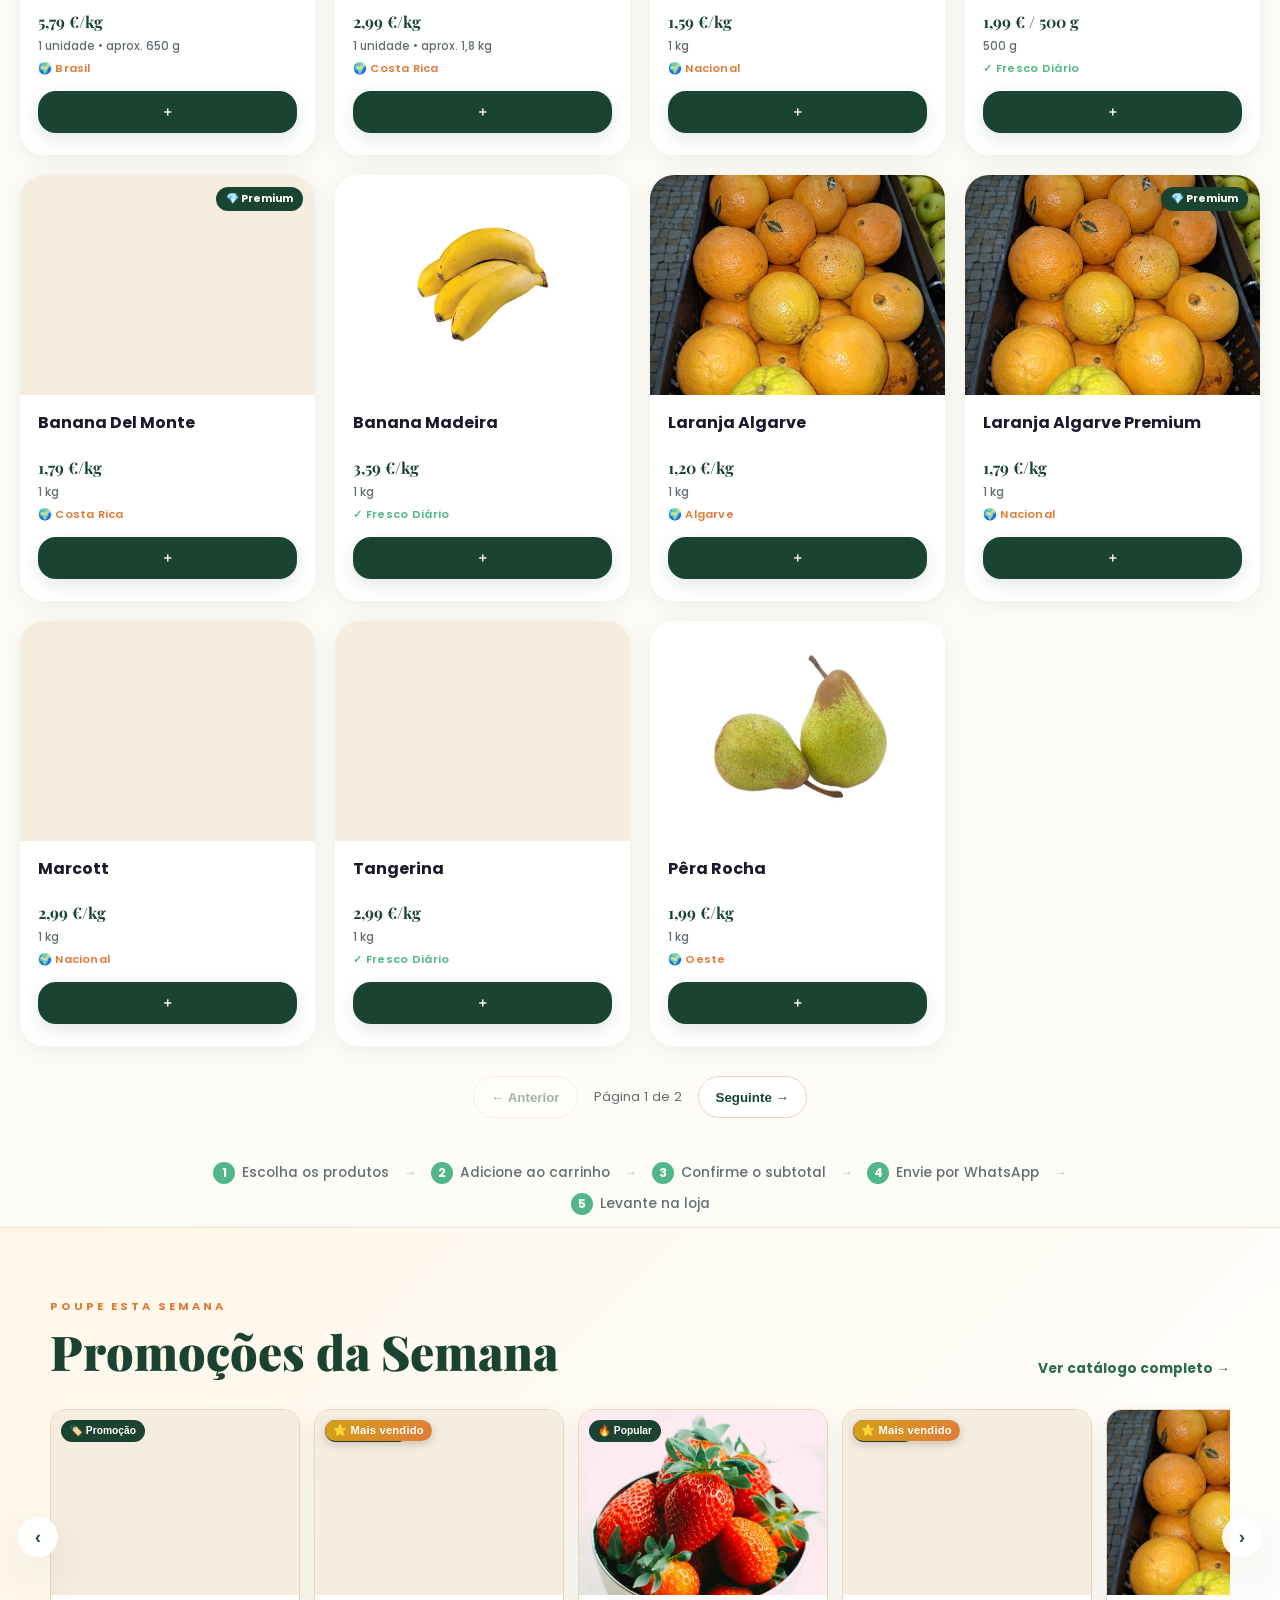
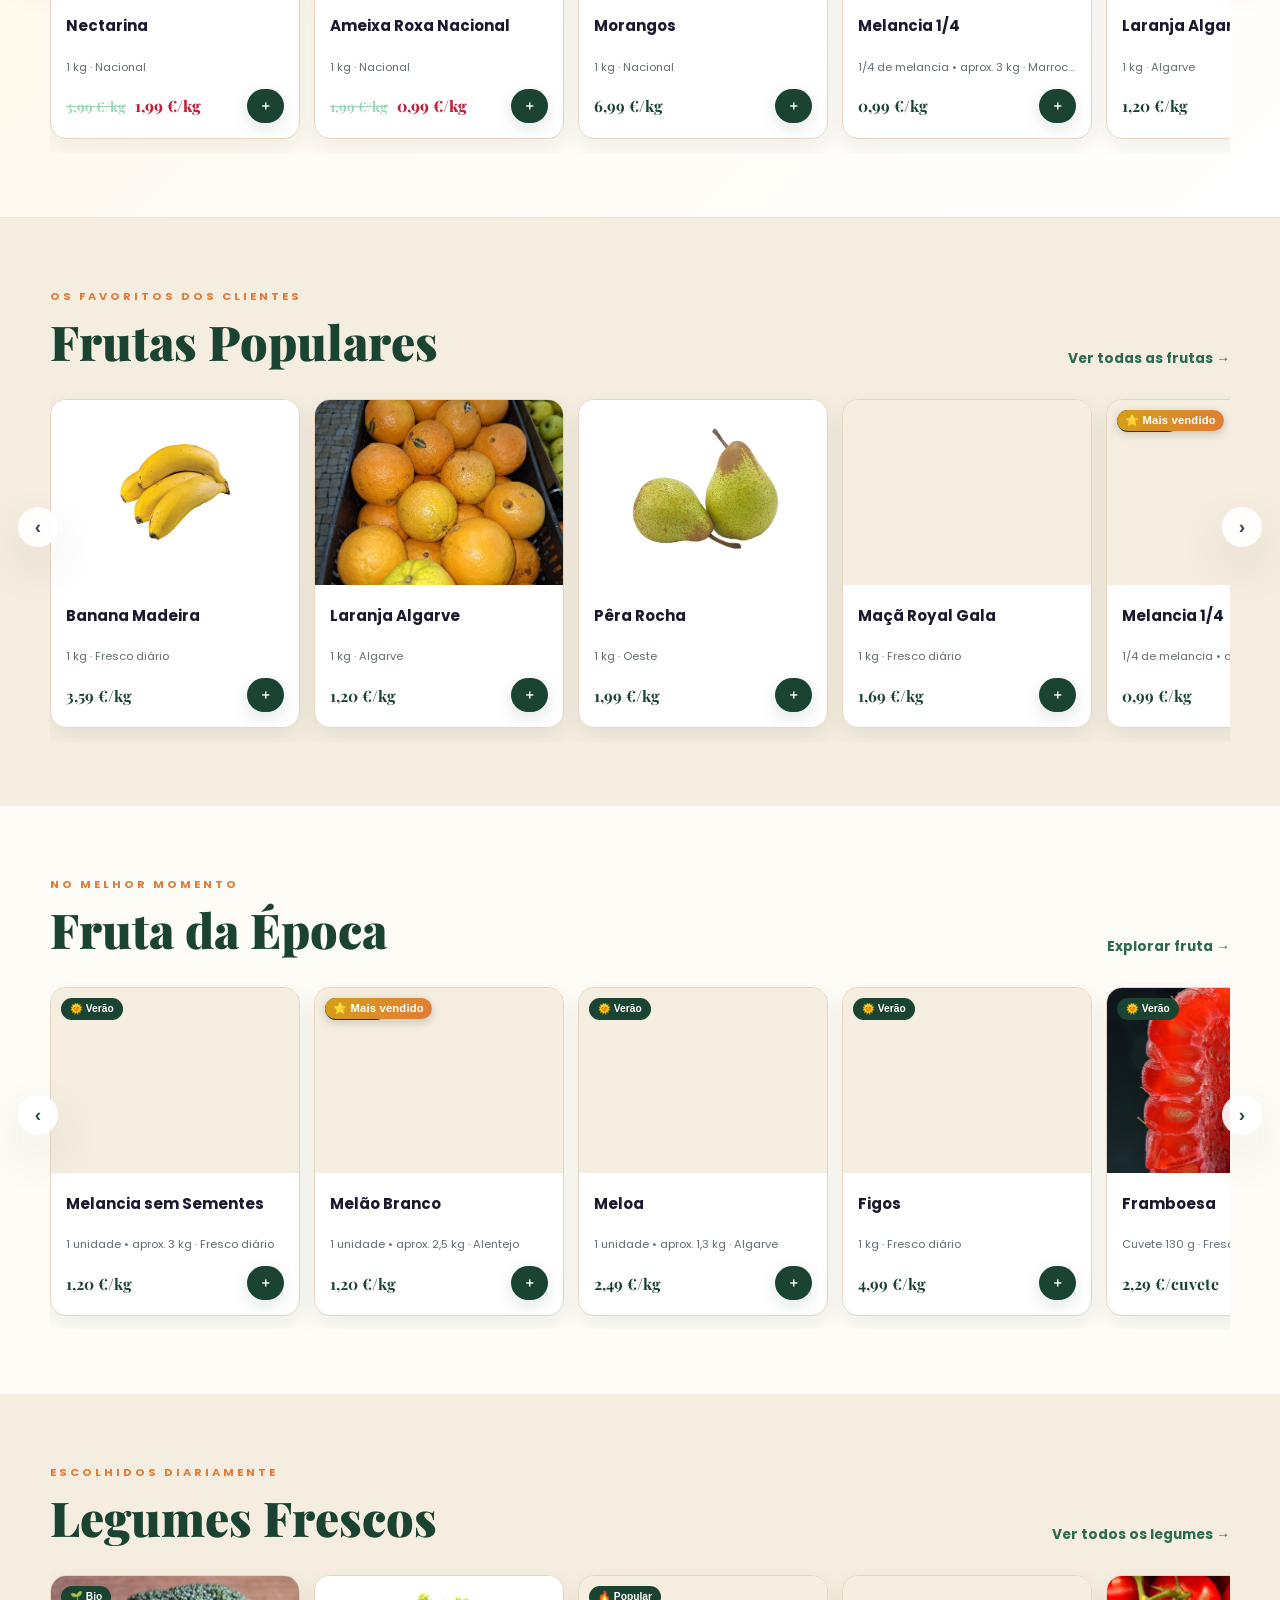
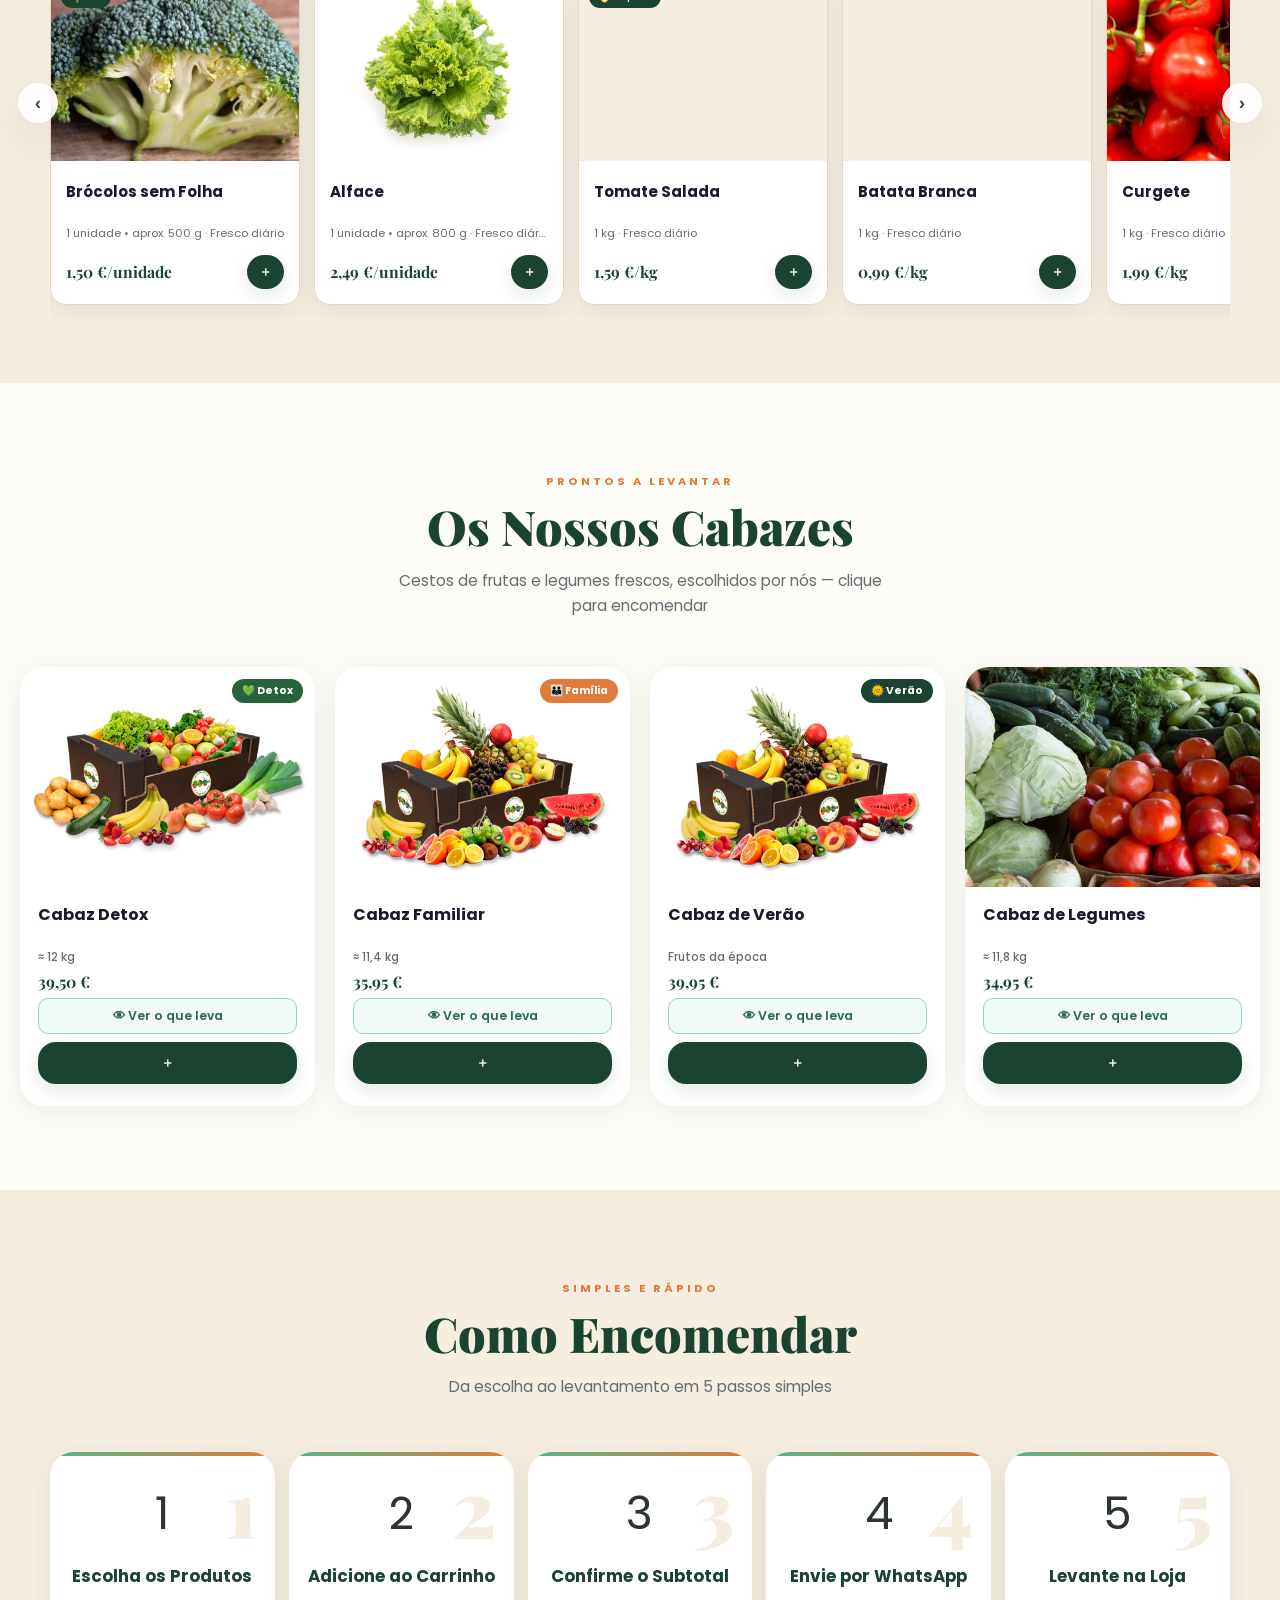
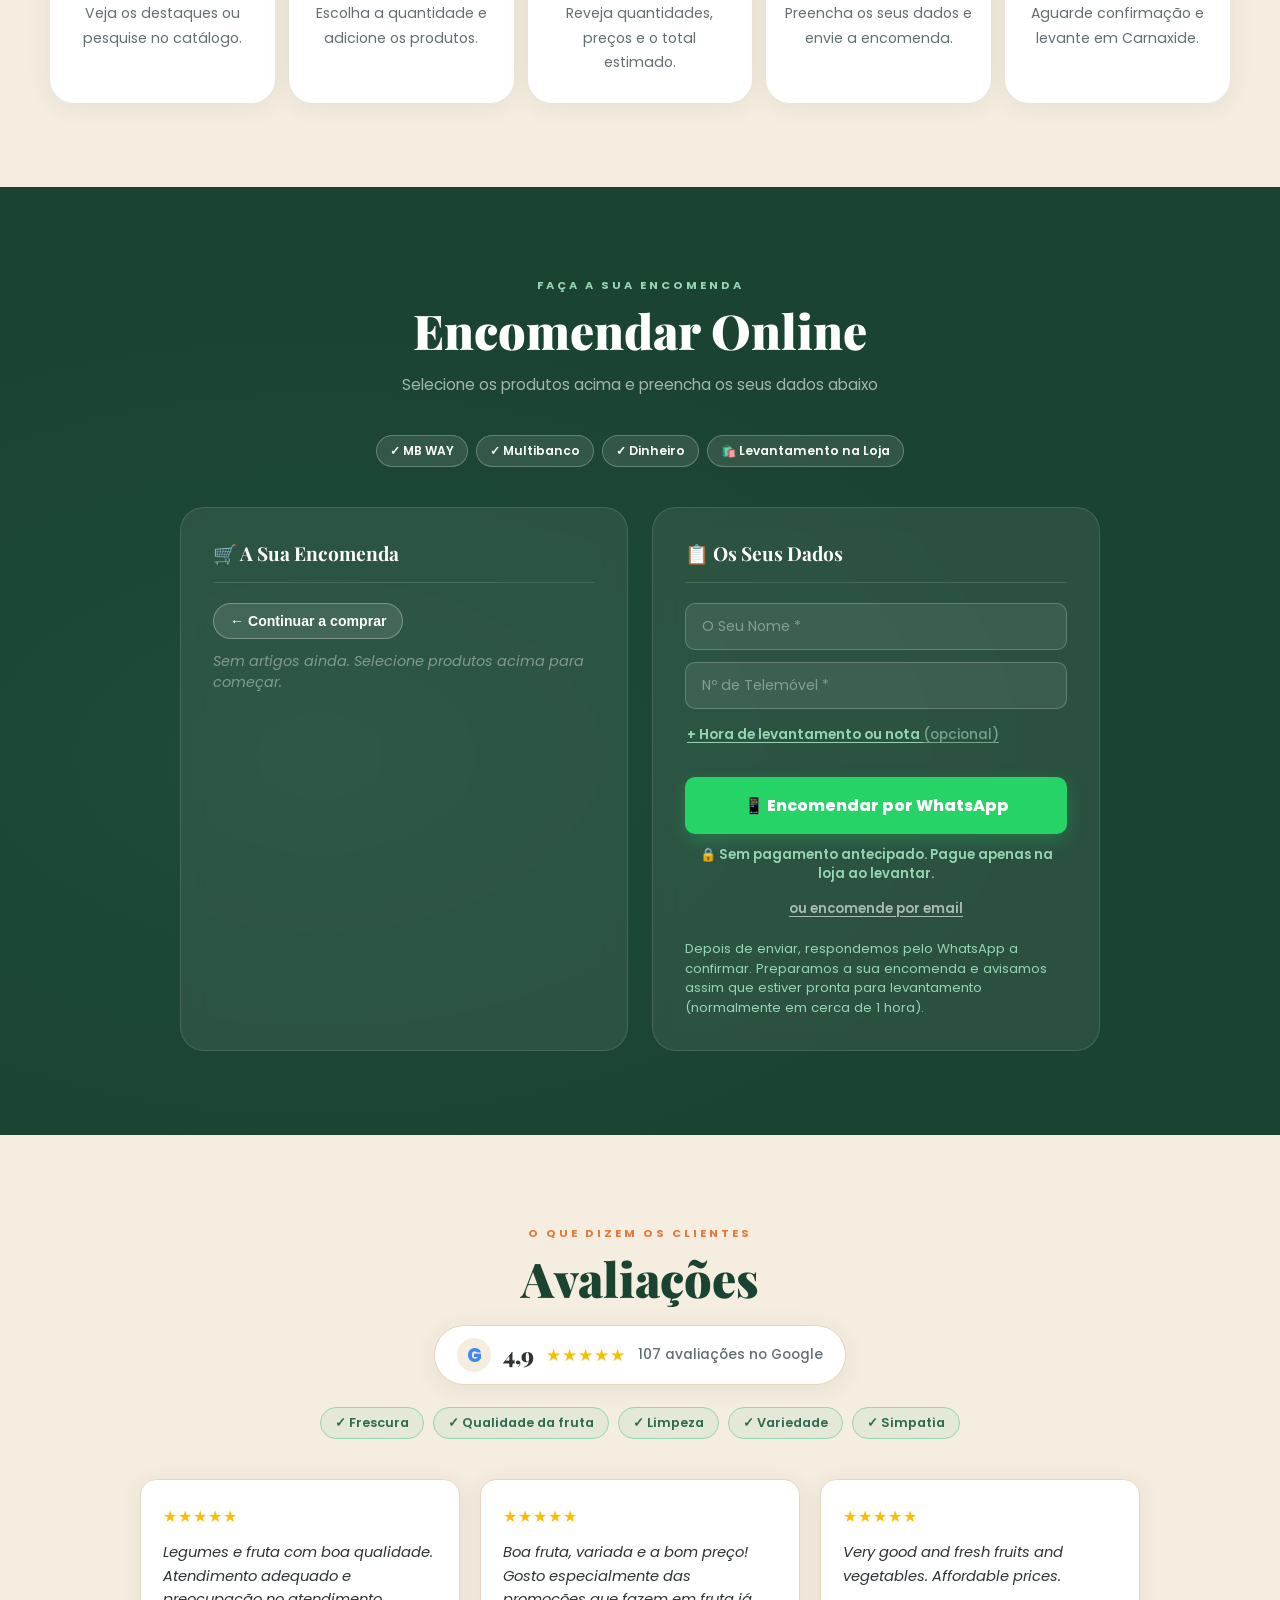
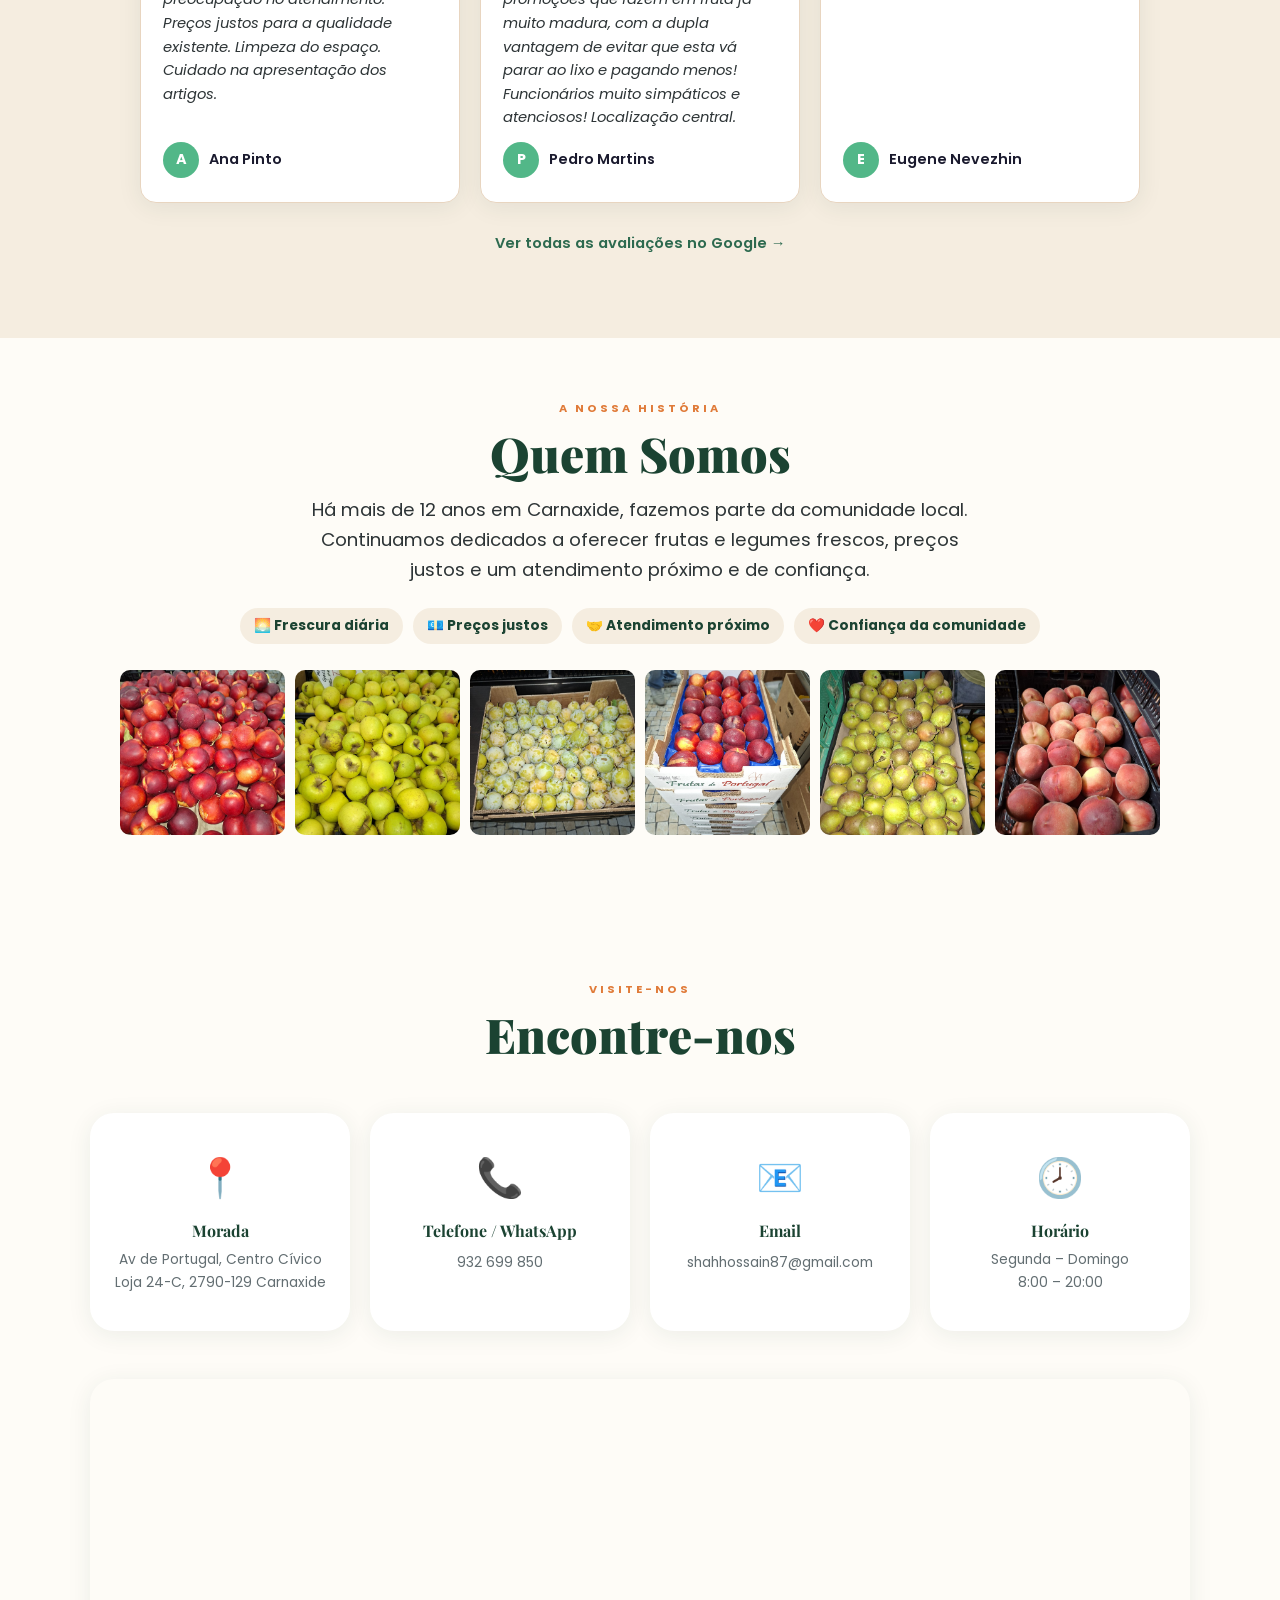
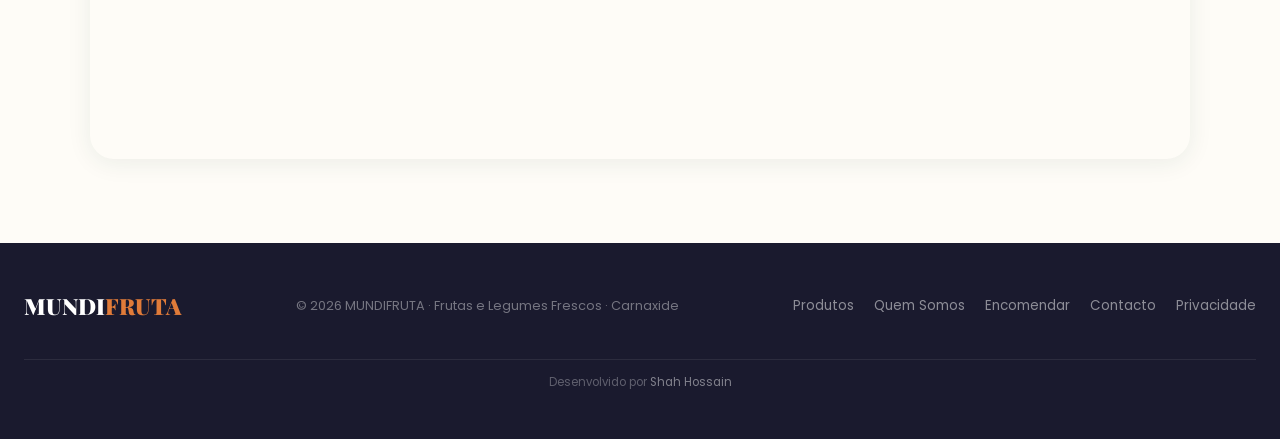
==== commit ec170c1b: "Phase 2: fix unclosed order-steps-mini div, restore accurate announcement copy, mobile-only density " ====
--- a/index.html
+++ b/index.html
@@ -28,7 +28,7 @@
   <link rel="preconnect" href="https://fonts.googleapis.com">
   <link rel="preconnect" href="https://fonts.gstatic.com" crossorigin>
   <link href="https://fonts.googleapis.com/css2?family=Playfair+Display:ital,wght@0,700;0,900;1,700&family=Poppins:wght@300;400;500;600;700;800&display=swap" rel="stylesheet">
-  <link rel="stylesheet" href="css/estilos.css?v=34"/>
+  <link rel="stylesheet" href="css/estilos.css?v=37"/>
 
   <!-- ═══════════ DADOS ESTRUTURADOS (Google) ═══════════ -->
   <script type="application/ld+json">
@@ -86,11 +86,13 @@
     <span>🍉 Melancia 1/4 aprox. 3 kg</span>
     <span>🌿 Hortelã fresca disponível hoje por 1,20€</span>
     <span>🚚 Entregas rápidas para Carnaxide e Oeiras</span>
+    <span>🎉 Produtos frescos, selecionados todos os dias</span>
     <span>🎁 10€ de desconto na primeira compra acima de 40€</span>
     <span>🛒 Encomende por WhatsApp e levante na loja</span>
     <span>🍉 Melancia 1/4 aprox. 3 kg</span>
     <span>🌿 Hortelã fresca disponível hoje por 1,20€</span>
     <span>🚚 Entregas rápidas para Carnaxide e Oeiras</span>
+    <span>🎉 Produtos frescos, selecionados todos os dias</span>
   </div>
 </div>
 
@@ -245,6 +247,7 @@
   <span class="osm-step"><b>4</b> Envie por WhatsApp</span>
   <span class="osm-arrow">→</span>
   <span class="osm-step"><b>5</b> Levante na loja</span>
+</div>
 
 <!-- "How to order" explainer consolidated into a single section (#como-funciona) to reduce duplicate reading. -->
 
--- a/css/estilos.css
+++ b/css/estilos.css
@@ -409,7 +409,7 @@
       }
       /* replace the sliding social panel with the bottom bar on mobile */
       .social-panel { display:none; }
-      .float-cart { top:66px; }
+      .float-cart { top:calc(var(--announcement-height) + 8px); right:14px; padding:6px 10px; gap:6px; font-size:.72rem; }
       .scroll-top { bottom:78px; }
       body { padding-bottom:62px; }
     }
@@ -652,16 +652,16 @@
 
     .search-row { position:relative; max-width:520px; margin:0 auto 24px; }
     .search-input {
-      width:100%; padding:14px 46px 14px 20px;
-      border:1px solid rgba(232,213,192,0.8); border-radius:var(--r-full);
-      font-family:'Poppins',sans-serif; font-size:0.92rem;
+      width:100%; padding:16px 48px 16px 20px;
+      border:1px solid rgba(196,30,58,0.14); border-radius:999px;
+      font-family:'Poppins',sans-serif; font-size:0.96rem;
       background:var(--white); color:var(--text);
       outline:none; transition:all 0.22s ease;
-      box-shadow:0 6px 20px rgba(0,0,0,0.06);
+      box-shadow:0 12px 28px rgba(0,0,0,0.07);
     }
     .search-input:focus {
-      border-color:var(--sage);
-      box-shadow:0 9px 24px rgba(82,183,136,0.16);
+      border-color:var(--cherry);
+      box-shadow:0 14px 32px rgba(196,30,58,0.12);
     }
     .search-clear {
       position:absolute; right:14px; top:50%; transform:translateY(-50%);
@@ -1350,7 +1350,8 @@
     .product-name { min-height:2.55em; font-size:1rem; }
     .product-origem, .product-fresh { margin-bottom:14px; }
     .add-btn { margin-top:auto; min-height:42px; }
-    .product-card.selected .add-btn { background:var(--forest-2); }
+    /* Once a product is in the cart, the qty stepper replaces the + button instead of stacking under it */
+    .product-card.selected .add-btn { display:none; }
 
     .catalog-pagination {
       display:flex;
@@ -1555,9 +1556,14 @@
       #main-nav .nav-inner { padding:11px 16px; }
       #main-nav.scrolled .nav-inner { padding:9px 16px; }
       .logo { font-size:1.4rem; }
-      .hero { padding:52px 16px 10px; }
+      /* Denser Products section on mobile only — desktop keeps the original spacing above */
+      #produtos { padding-top:18px !important; padding-bottom:18px !important; }
+      #produtos .section-hdr { margin-bottom:12px !important; }
+      /* Shorten the announcement bar on mobile only; desktop keeps --announcement-height:44px */
+      :root { --announcement-height: 34px; }
+      .hero { padding:36px 16px 10px; }
       .hero-heading { font-size:1.5rem; line-height:1.06; margin-bottom:4px; }
-      .hero-trust { margin-top:5px; }
+      .hero-trust { margin-top:4px; }
       .hero-rating { padding:5px 11px; }
       /* Comprar Agora is redundant on mobile — category tiles + catalog sit directly below */
       .hero-ctas { display:none; }
@@ -1572,10 +1578,11 @@
         border-radius:12px;
       }
       /* Compact cart chip docked in the header row (left of the menu button).
-         Sits inside the fixed nav band at every scroll position, so it never overlaps content. */
+         Anchored below the announcement bar (not a raw pixel offset) so it always
+         sits inside the nav band and never overlaps the announcement text. */
       .float-cart .fc-label { display:none; }
       .float-cart {
-        top:11px; right:58px; padding:5px 8px; gap:4px;
+        top:calc(var(--announcement-height) + 11px); right:58px; padding:5px 8px; gap:4px;
         border-width:1px; font-size:.72rem;
         box-shadow:0 4px 14px rgba(196,30,58,.4);
       }
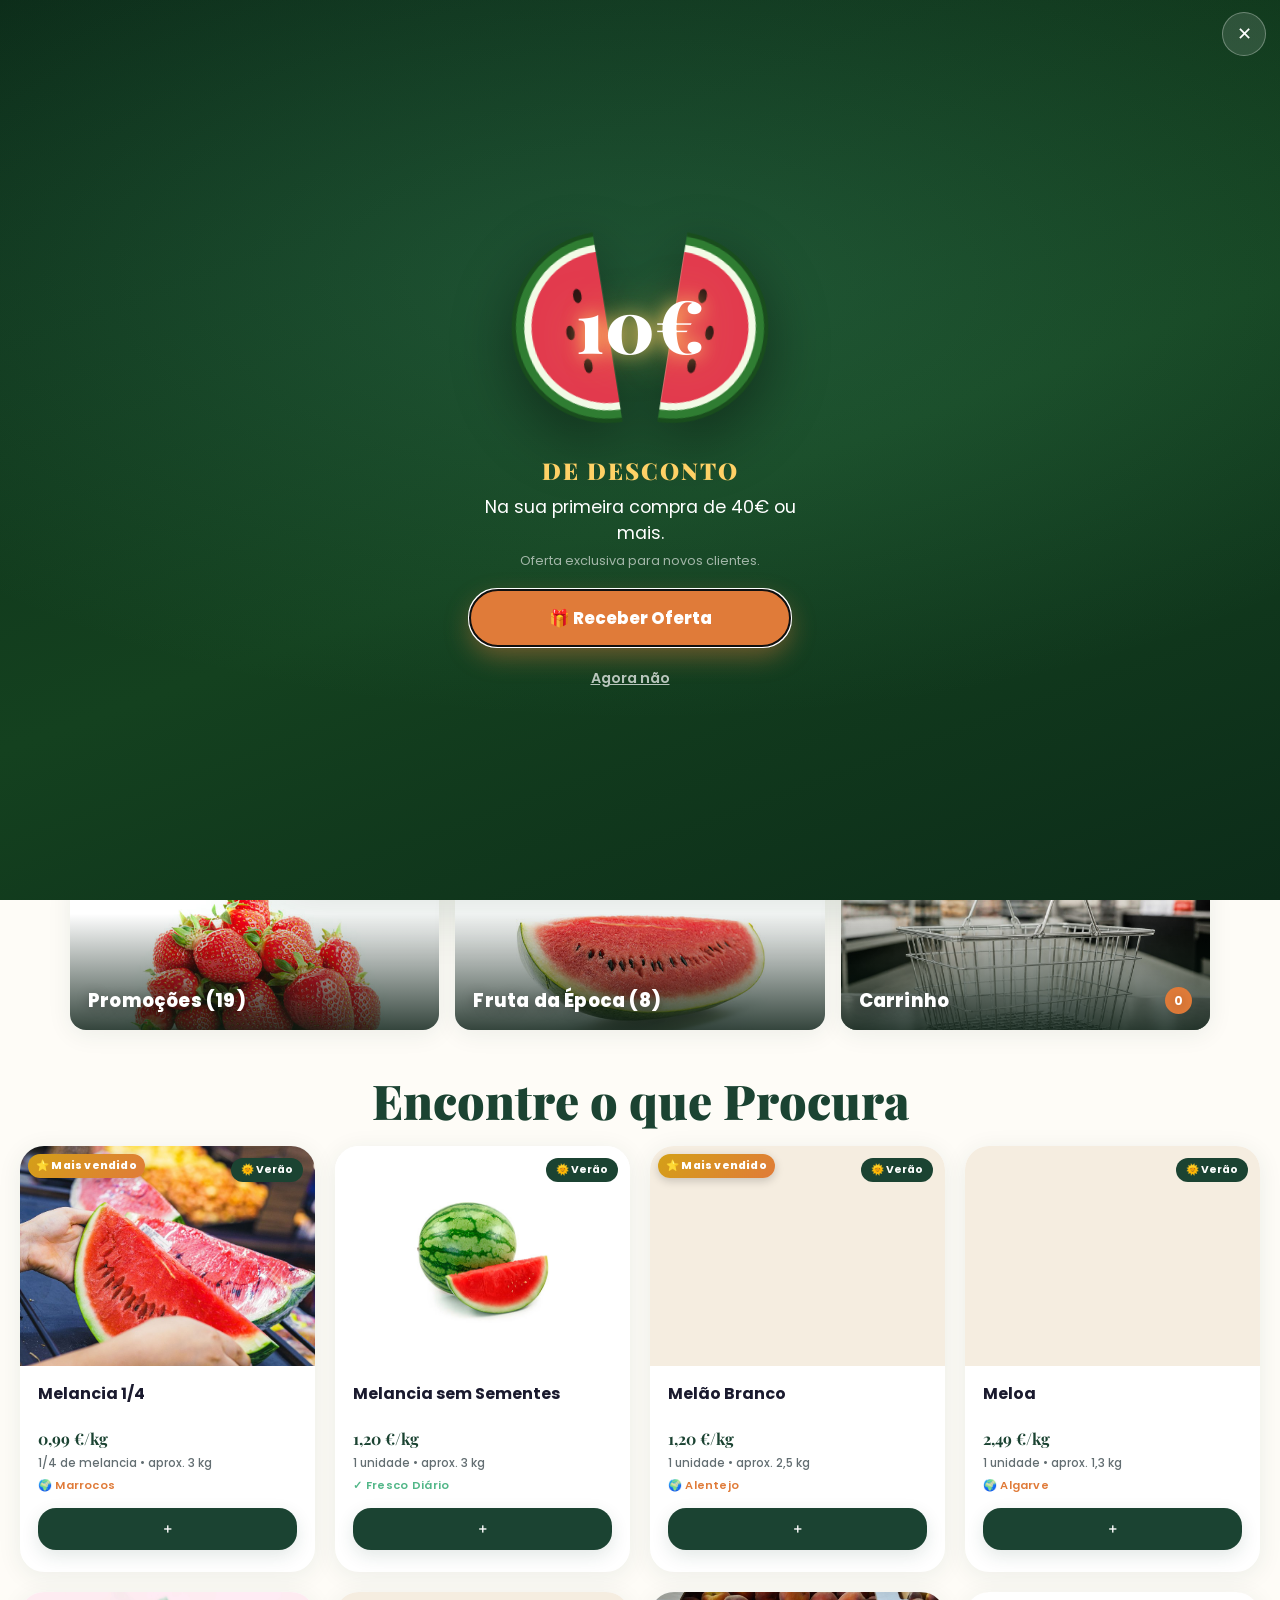
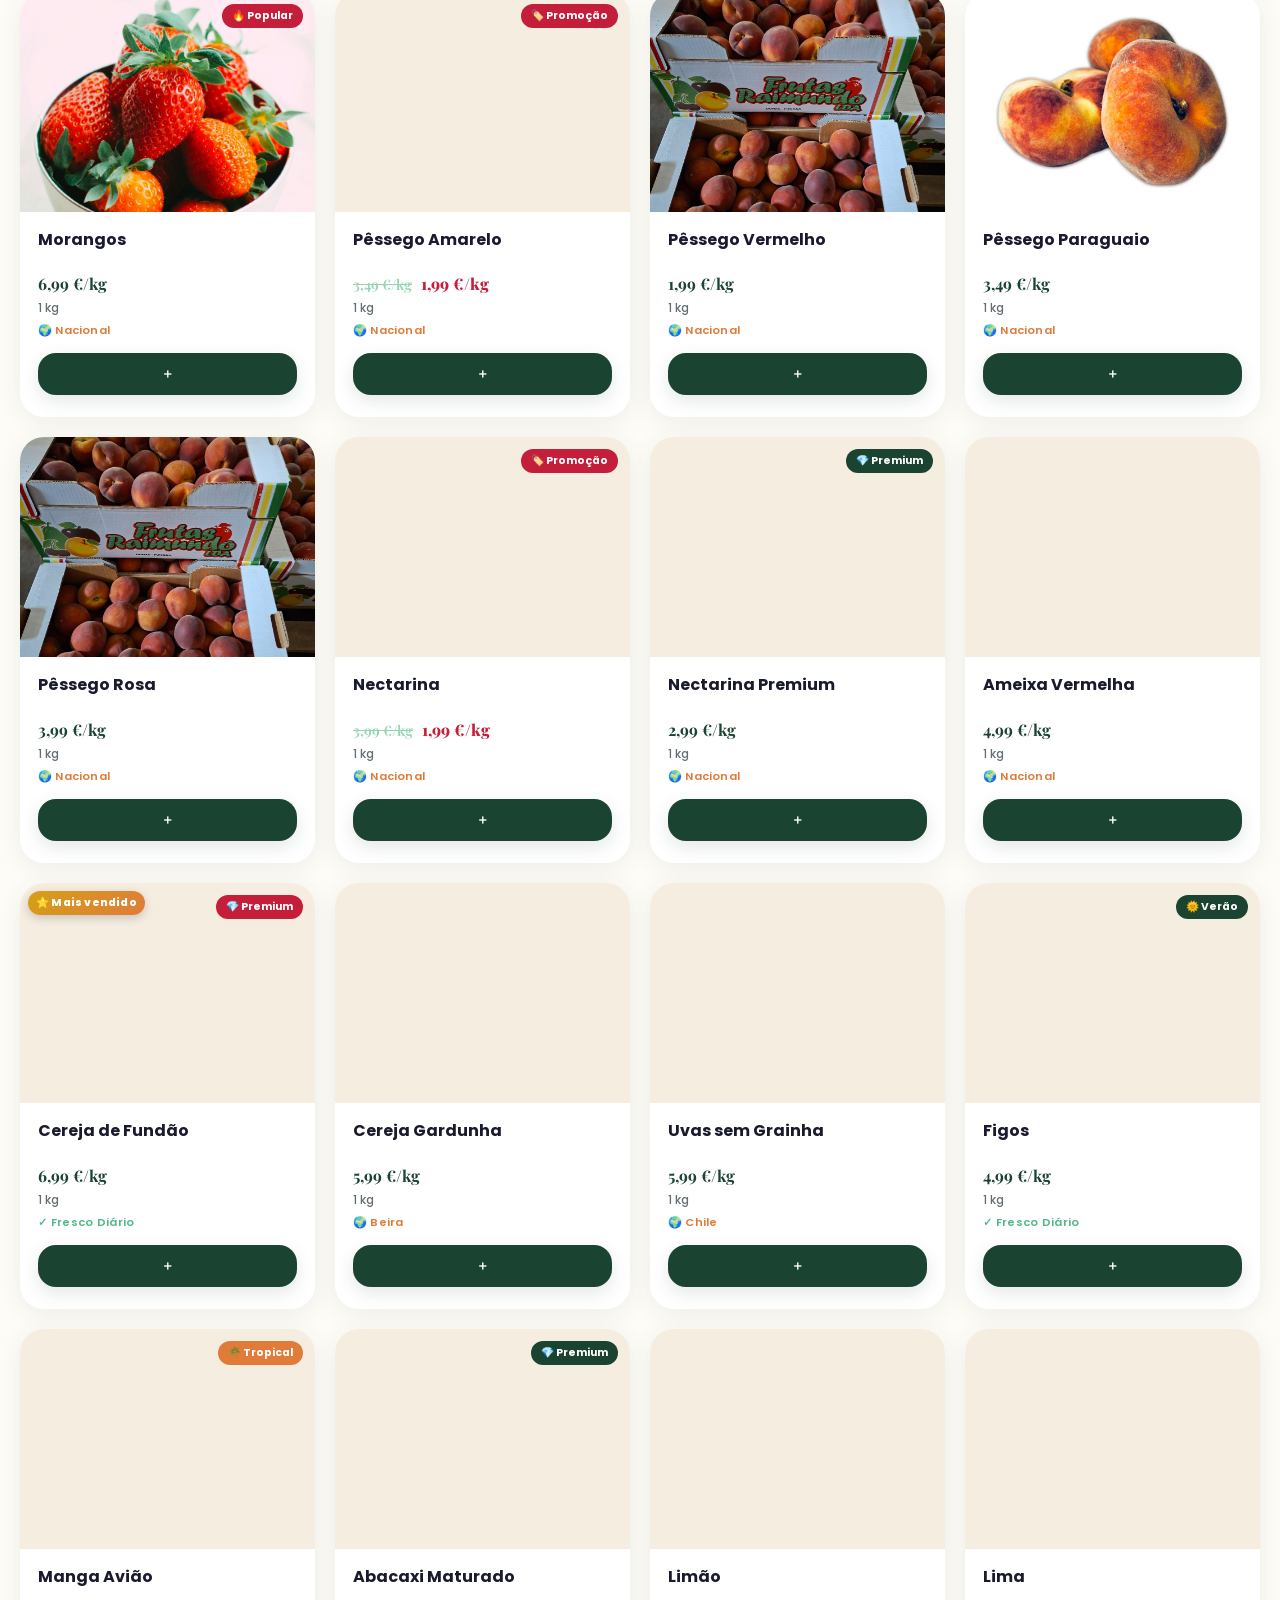
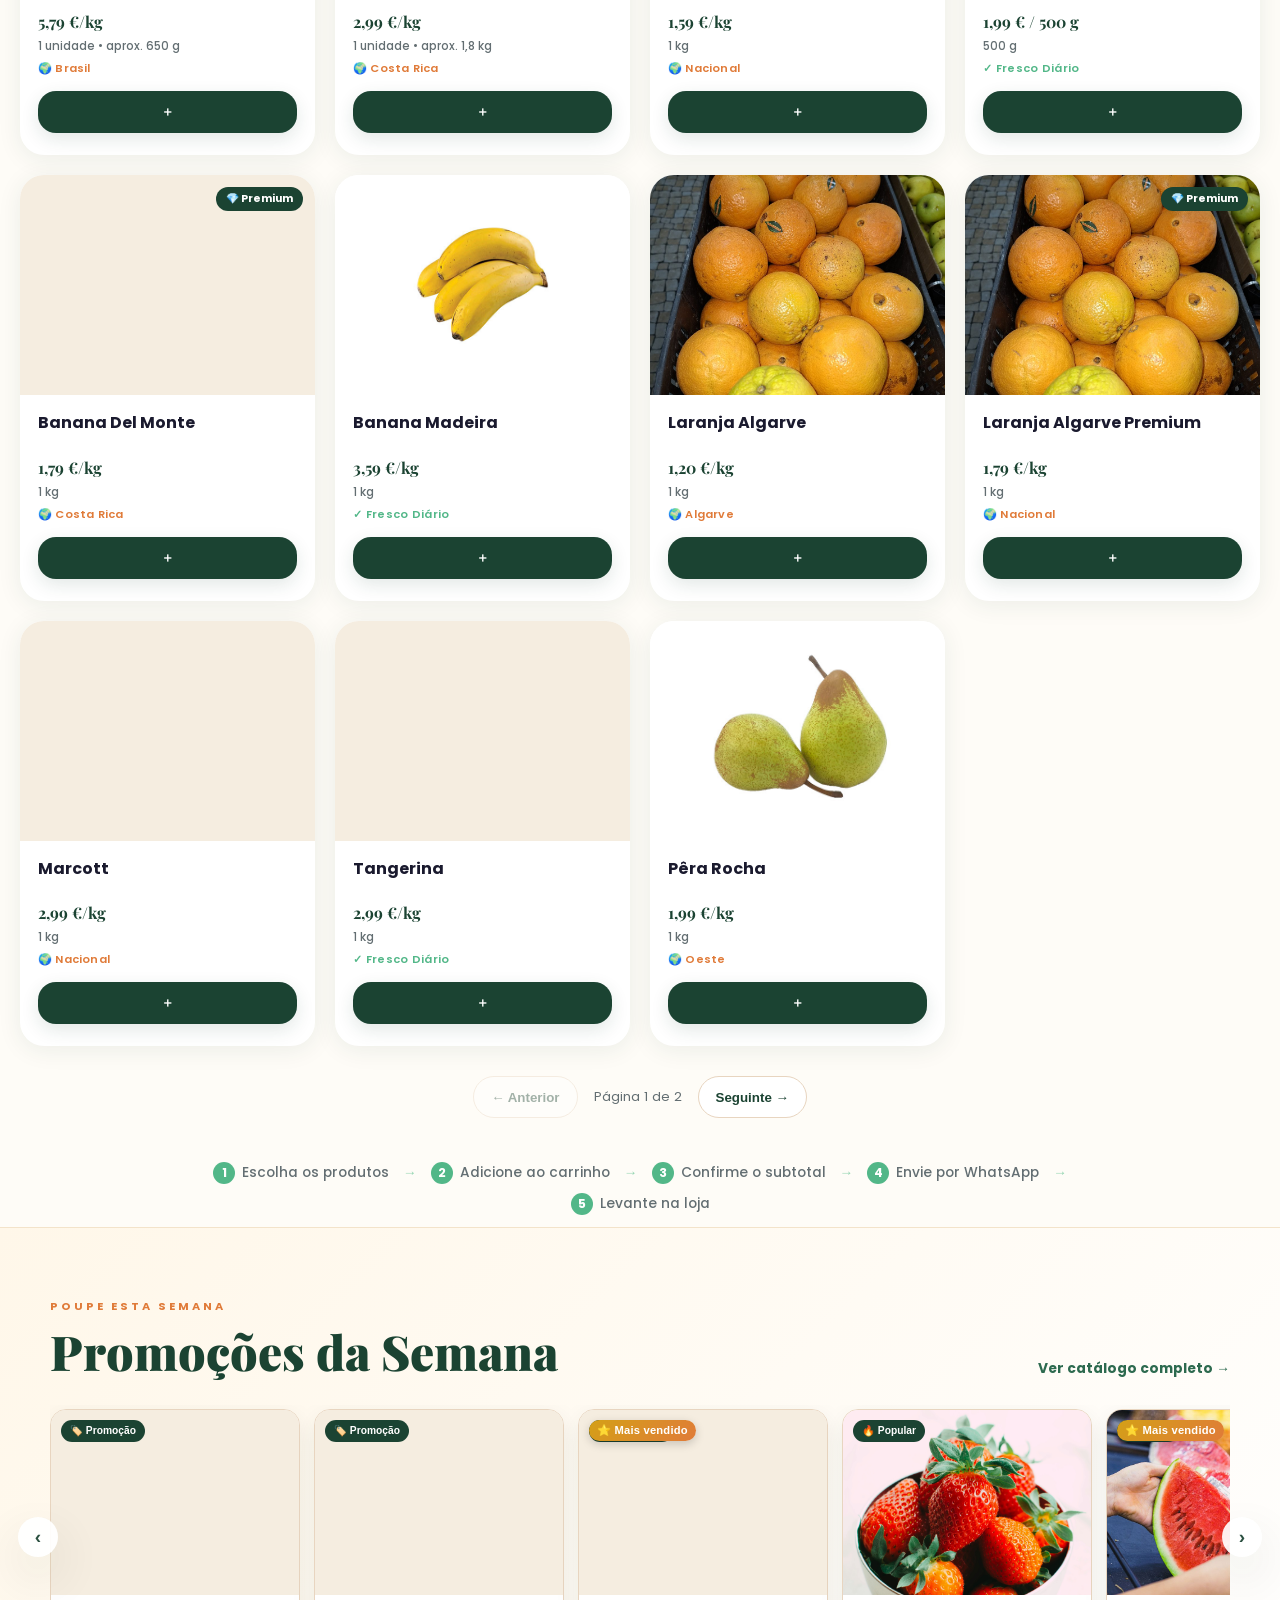
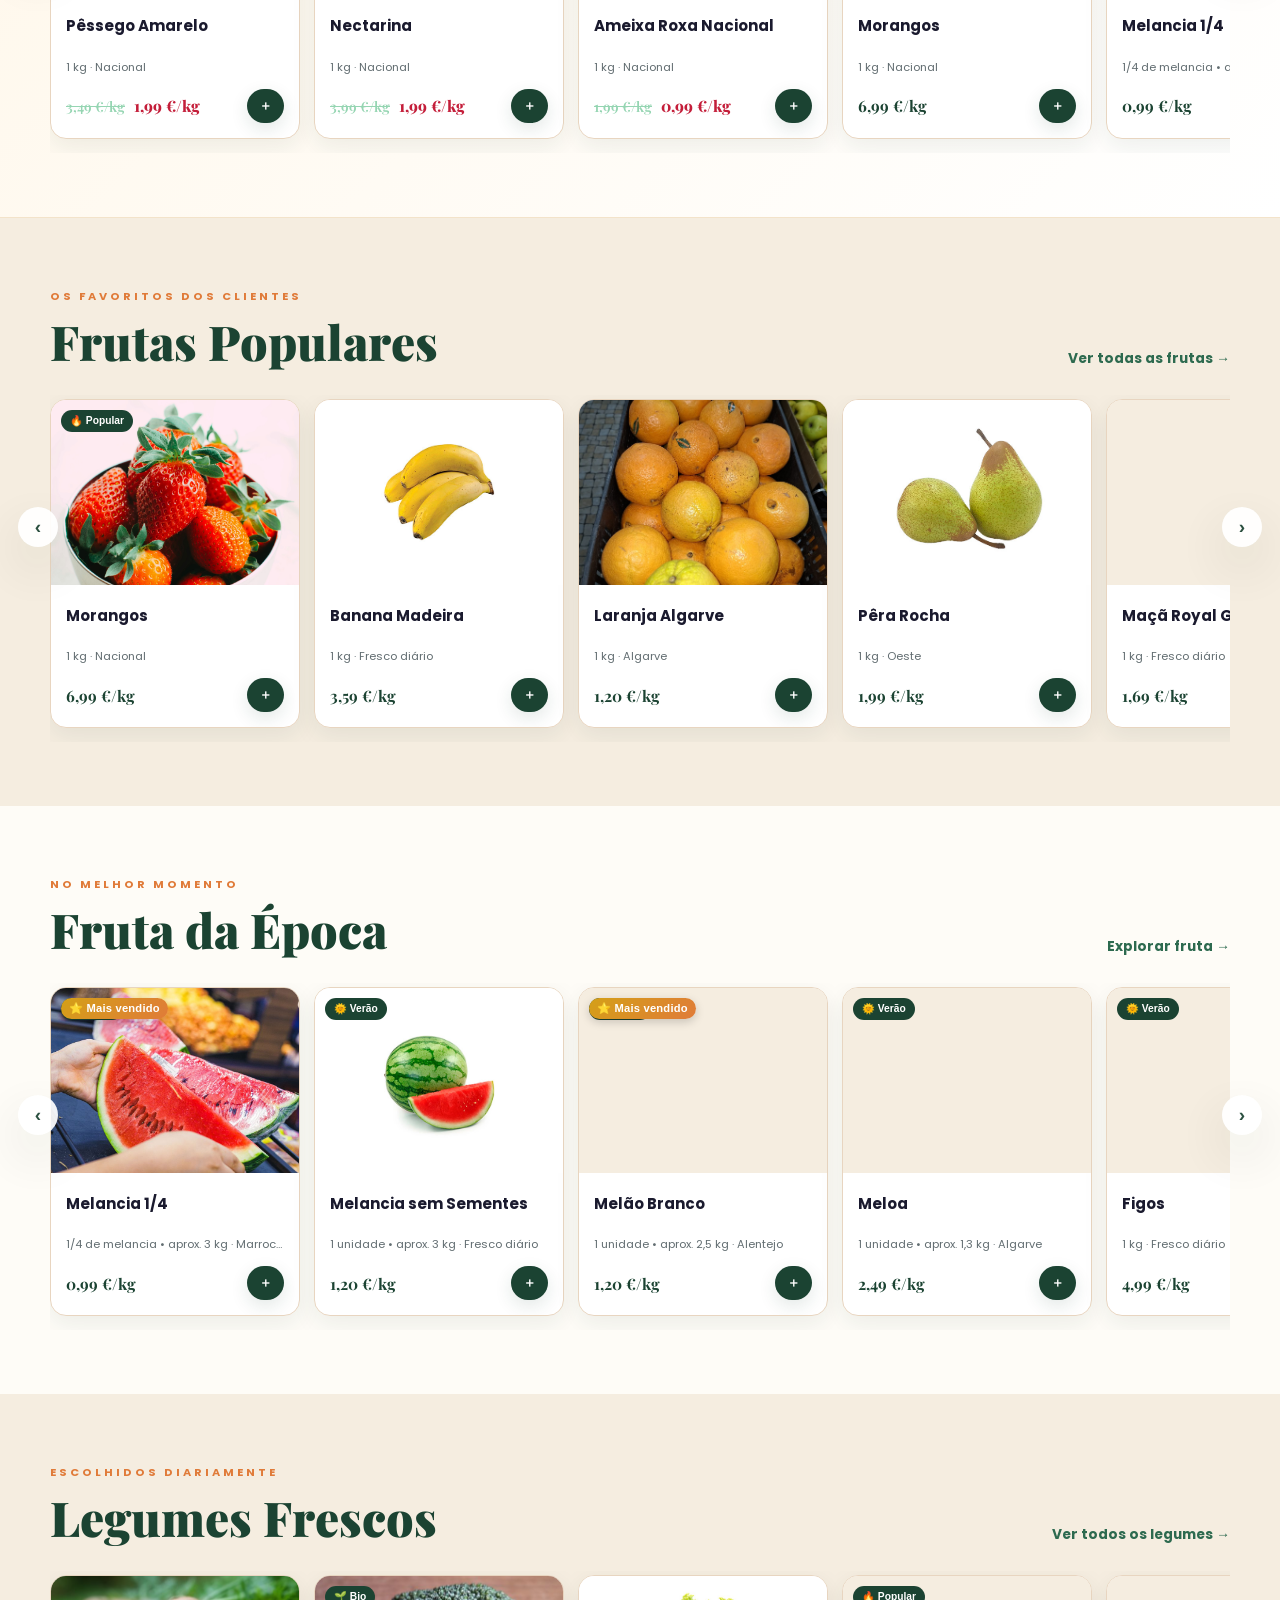
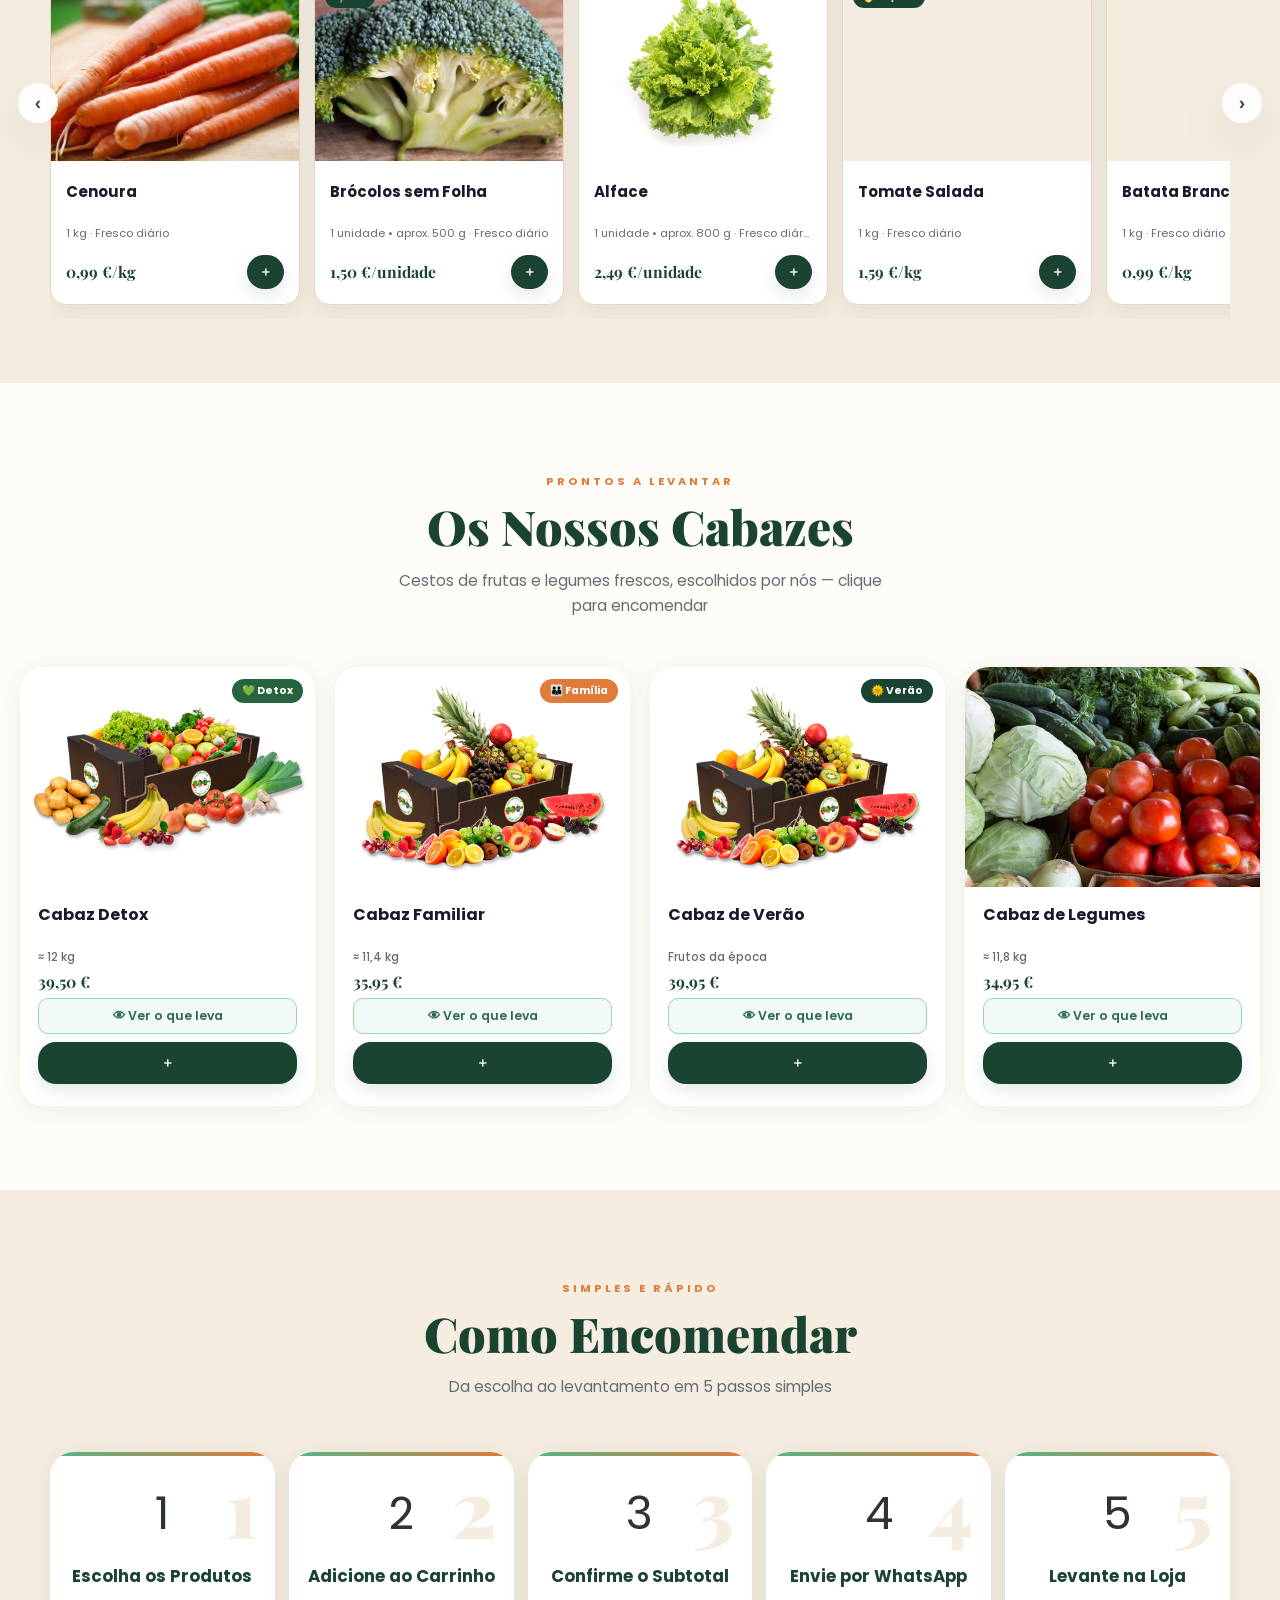
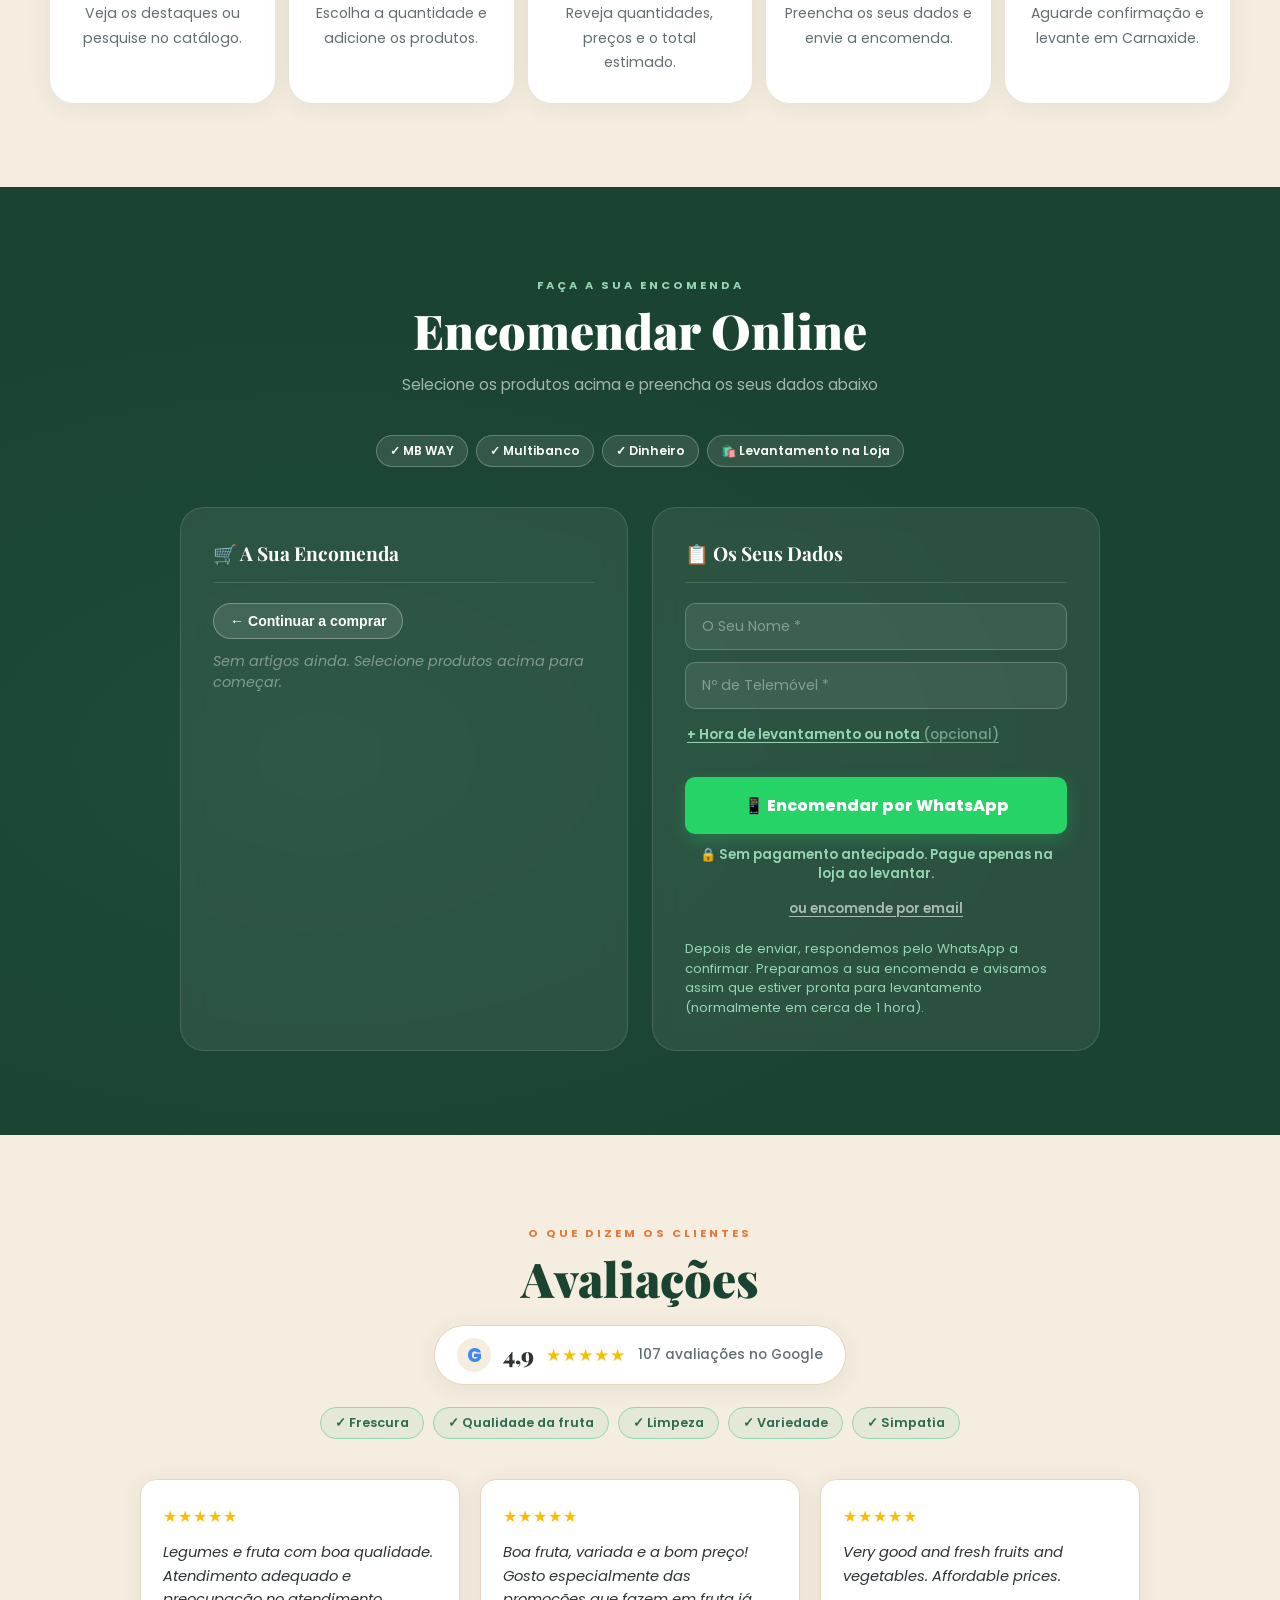
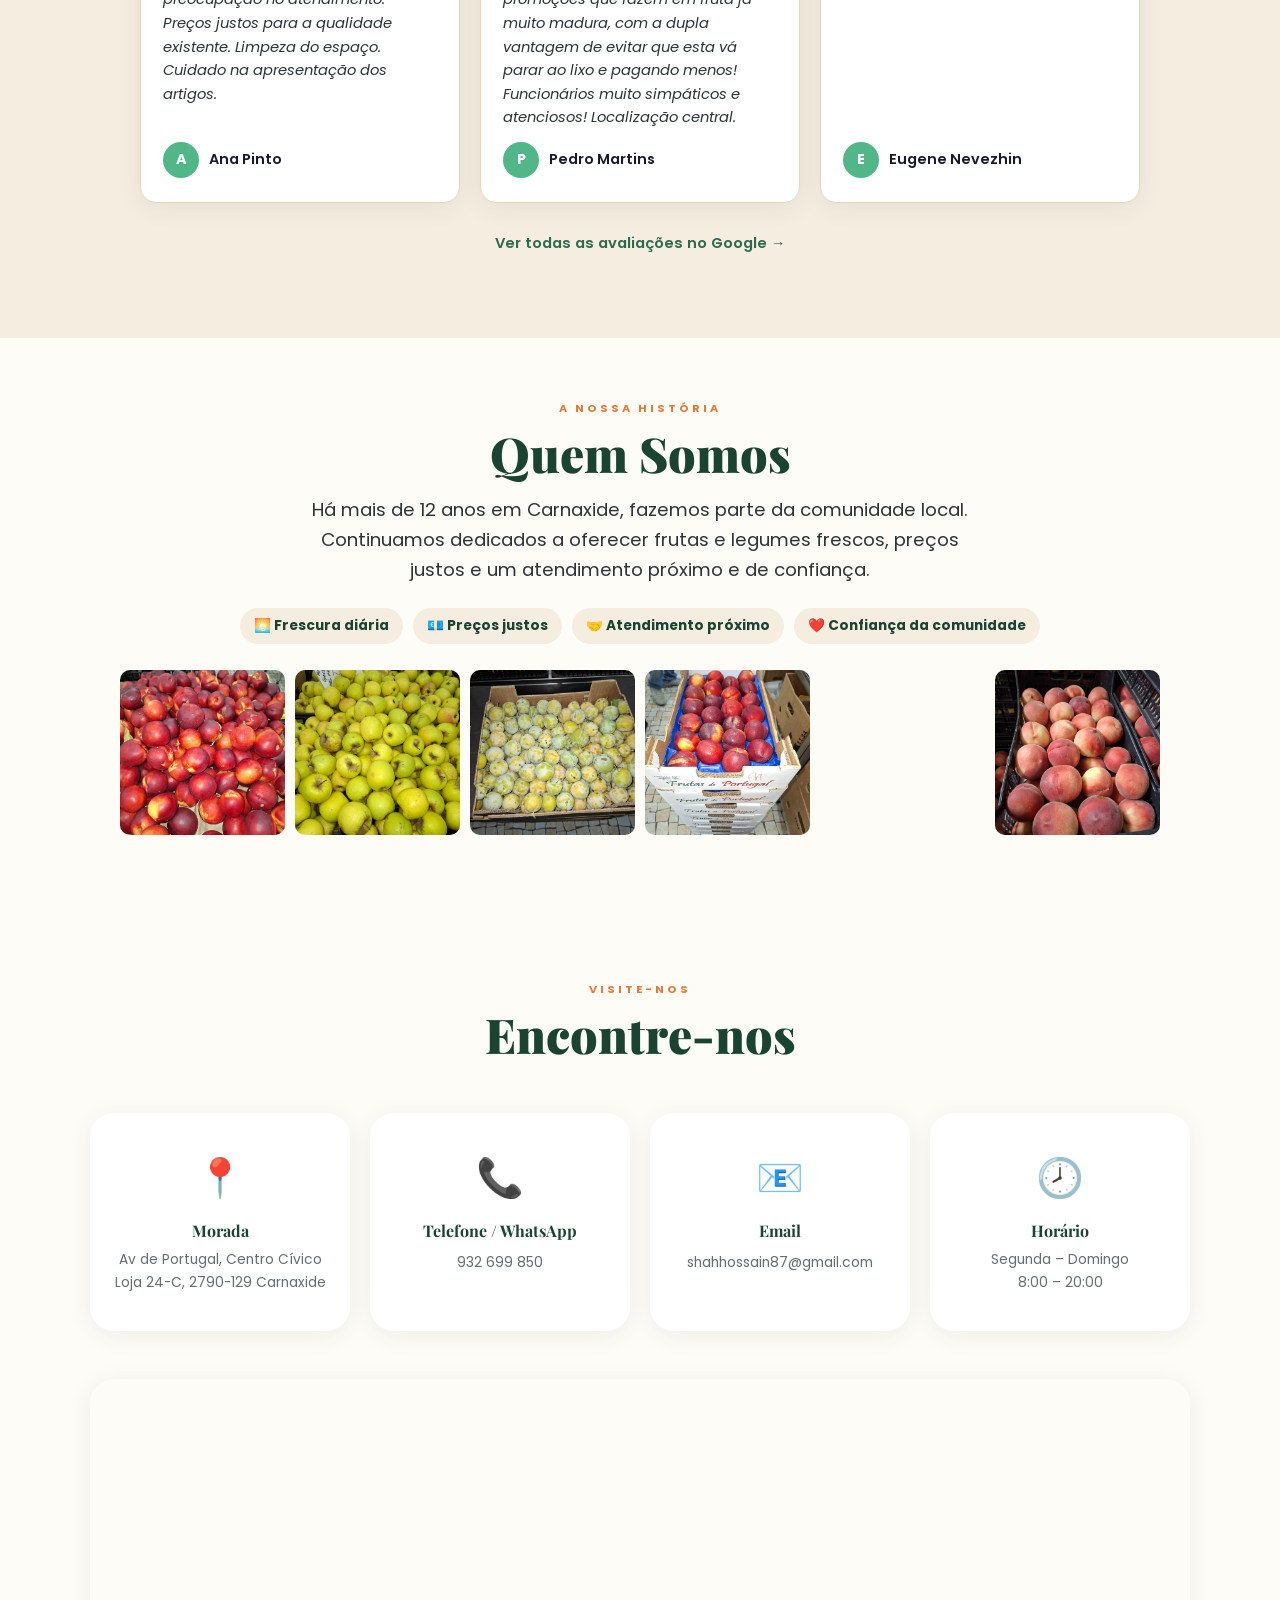
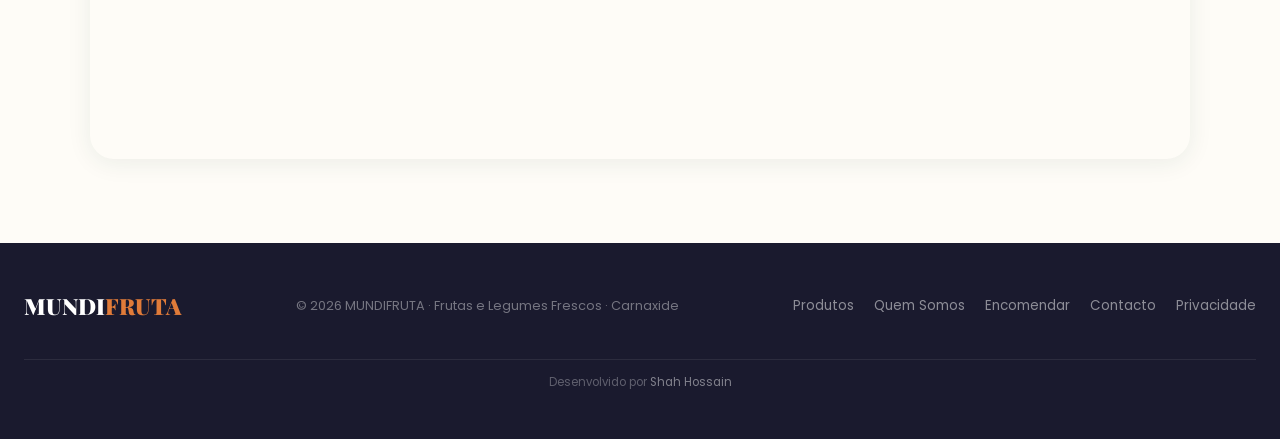
==== commit 089b210f: "SEO: point canonical/OG/schema URLs to mundifruta.com" ====
--- a/index.html
+++ b/index.html
@@ -5,7 +5,7 @@
   <meta name="viewport" content="width=device-width, initial-scale=1.0"/>
   <meta name="description" content="MUNDIFRUTA — Frutas e Legumes Frescos em Carnaxide. Encomende via WhatsApp e levante na loja. Aberto todos os dias das 8h às 20h."/>
   <title>MUNDIFRUTA — Frutas &amp; Legumes Frescos | Carnaxide</title>
-  <link rel="canonical" href="https://shahhossain050187-beep.github.io/mundifruta/"/>
+  <link rel="canonical" href="https://mundifruta.com/"/>
 
   <!-- Favicon (emoji) -->
   <link rel="icon" href="data:image/svg+xml,<svg xmlns='http://www.w3.org/2000/svg' viewBox='0 0 100 100'><text y='.9em' font-size='90'>🍓</text></svg>"/>
@@ -15,15 +15,15 @@
   <meta property="og:site_name" content="MUNDIFRUTA"/>
   <meta property="og:title" content="MUNDIFRUTA — Frutas &amp; Legumes Frescos em Carnaxide"/>
   <meta property="og:description" content="Frutas e legumes frescos selecionados diariamente. Encomende por WhatsApp e levante na loja. Aberto todos os dias, 8h–20h · Carnaxide."/>
-  <meta property="og:image" content="https://shahhossain050187-beep.github.io/mundifruta/fotos/cabaz_mix.jpeg"/>
-  <meta property="og:url" content="https://shahhossain050187-beep.github.io/mundifruta/"/>
+  <meta property="og:image" content="https://mundifruta.com/fotos/cabaz_mix.jpeg"/>
+  <meta property="og:url" content="https://mundifruta.com/"/>
   <meta property="og:locale" content="pt_PT"/>
 
   <!-- Twitter card -->
   <meta name="twitter:card" content="summary_large_image"/>
   <meta name="twitter:title" content="MUNDIFRUTA — Frutas &amp; Legumes Frescos em Carnaxide"/>
   <meta name="twitter:description" content="Frutas e legumes frescos selecionados diariamente. Encomende por WhatsApp e levante na loja. Carnaxide · 8h–20h."/>
-  <meta name="twitter:image" content="https://shahhossain050187-beep.github.io/mundifruta/fotos/cabaz_mix.jpeg"/>
+  <meta name="twitter:image" content="https://mundifruta.com/fotos/cabaz_mix.jpeg"/>
 
   <link rel="preconnect" href="https://fonts.googleapis.com">
   <link rel="preconnect" href="https://fonts.gstatic.com" crossorigin>
@@ -37,8 +37,8 @@
     "@type": "GroceryStore",
     "name": "MUNDIFRUTA",
     "description": "Loja de frutas e legumes frescos em Carnaxide. Encomende por WhatsApp e levante na loja.",
-    "image": "https://shahhossain050187-beep.github.io/mundifruta/fotos/cabaz_mix.jpeg",
-    "url": "https://shahhossain050187-beep.github.io/mundifruta/",
+    "image": "https://mundifruta.com/fotos/cabaz_mix.jpeg",
+    "url": "https://mundifruta.com/",
     "telephone": "+351932699850",
     "priceRange": "€€",
     "currenciesAccepted": "EUR",
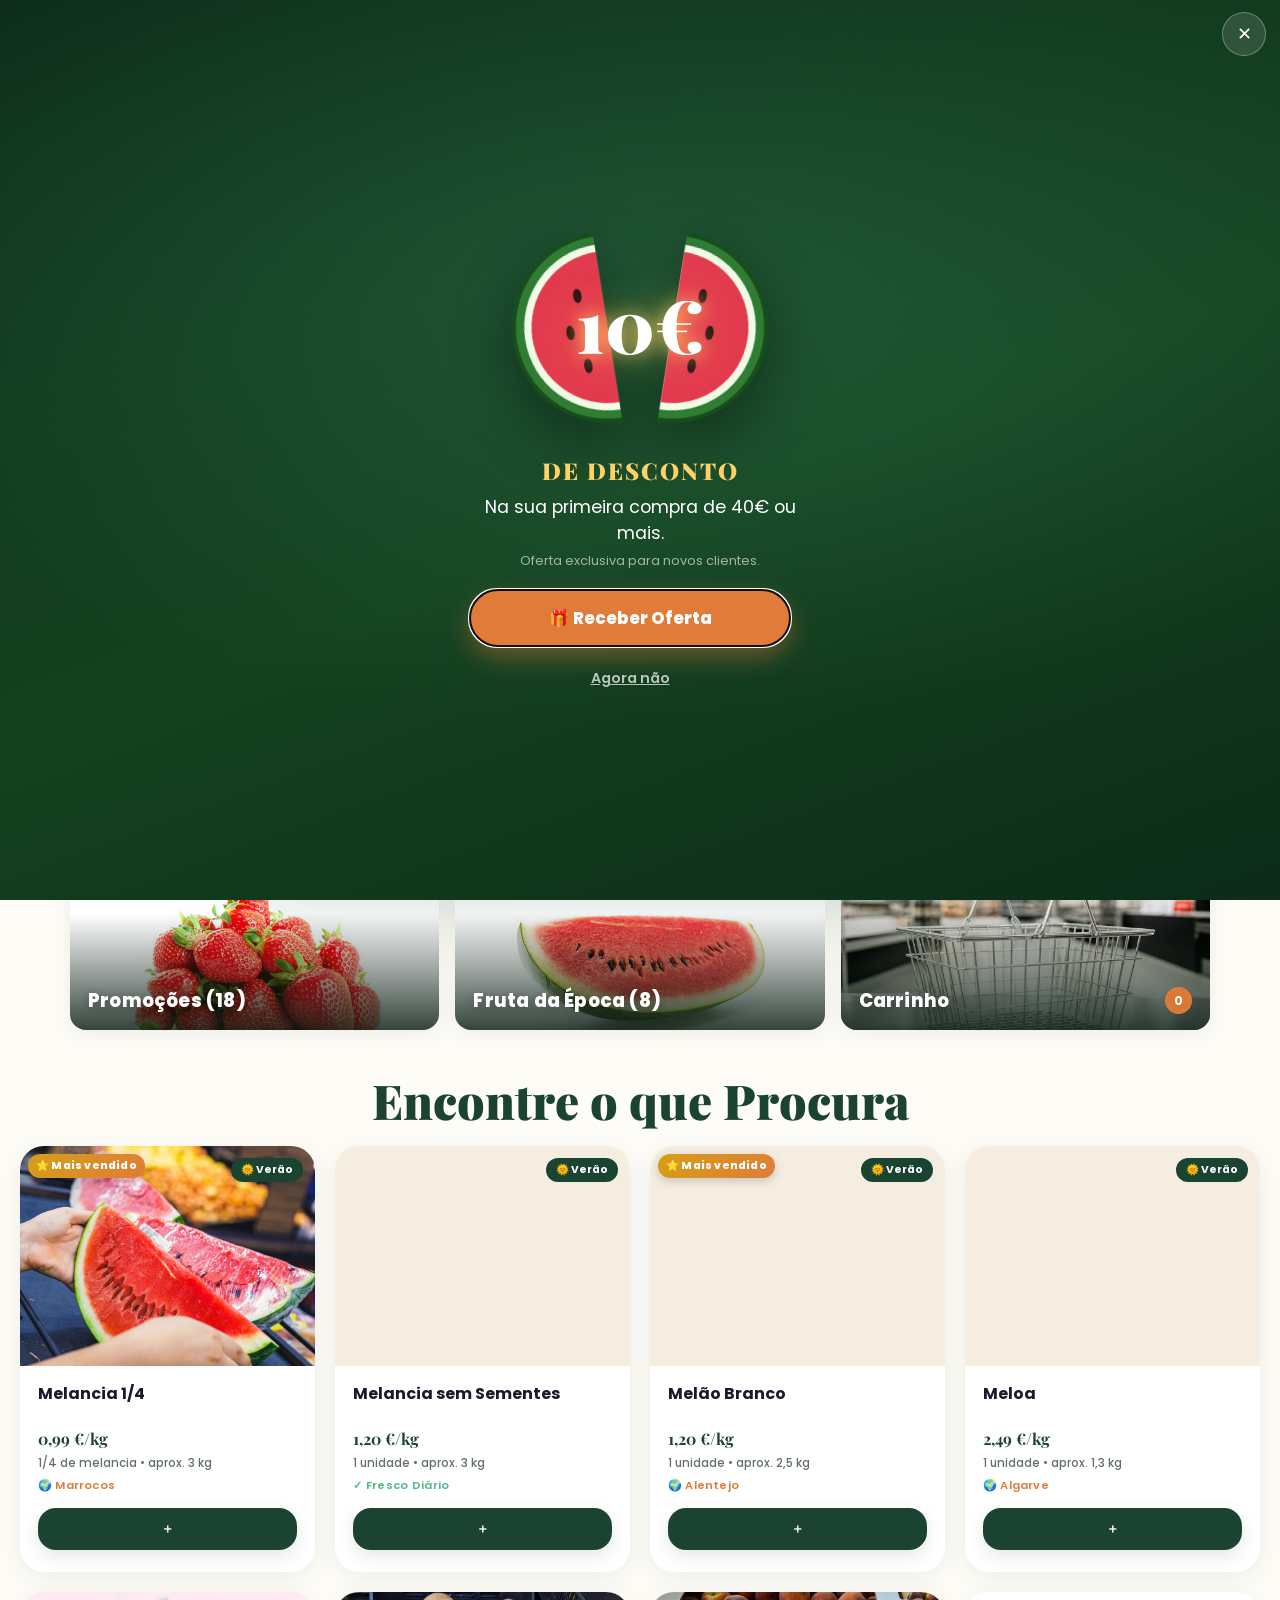
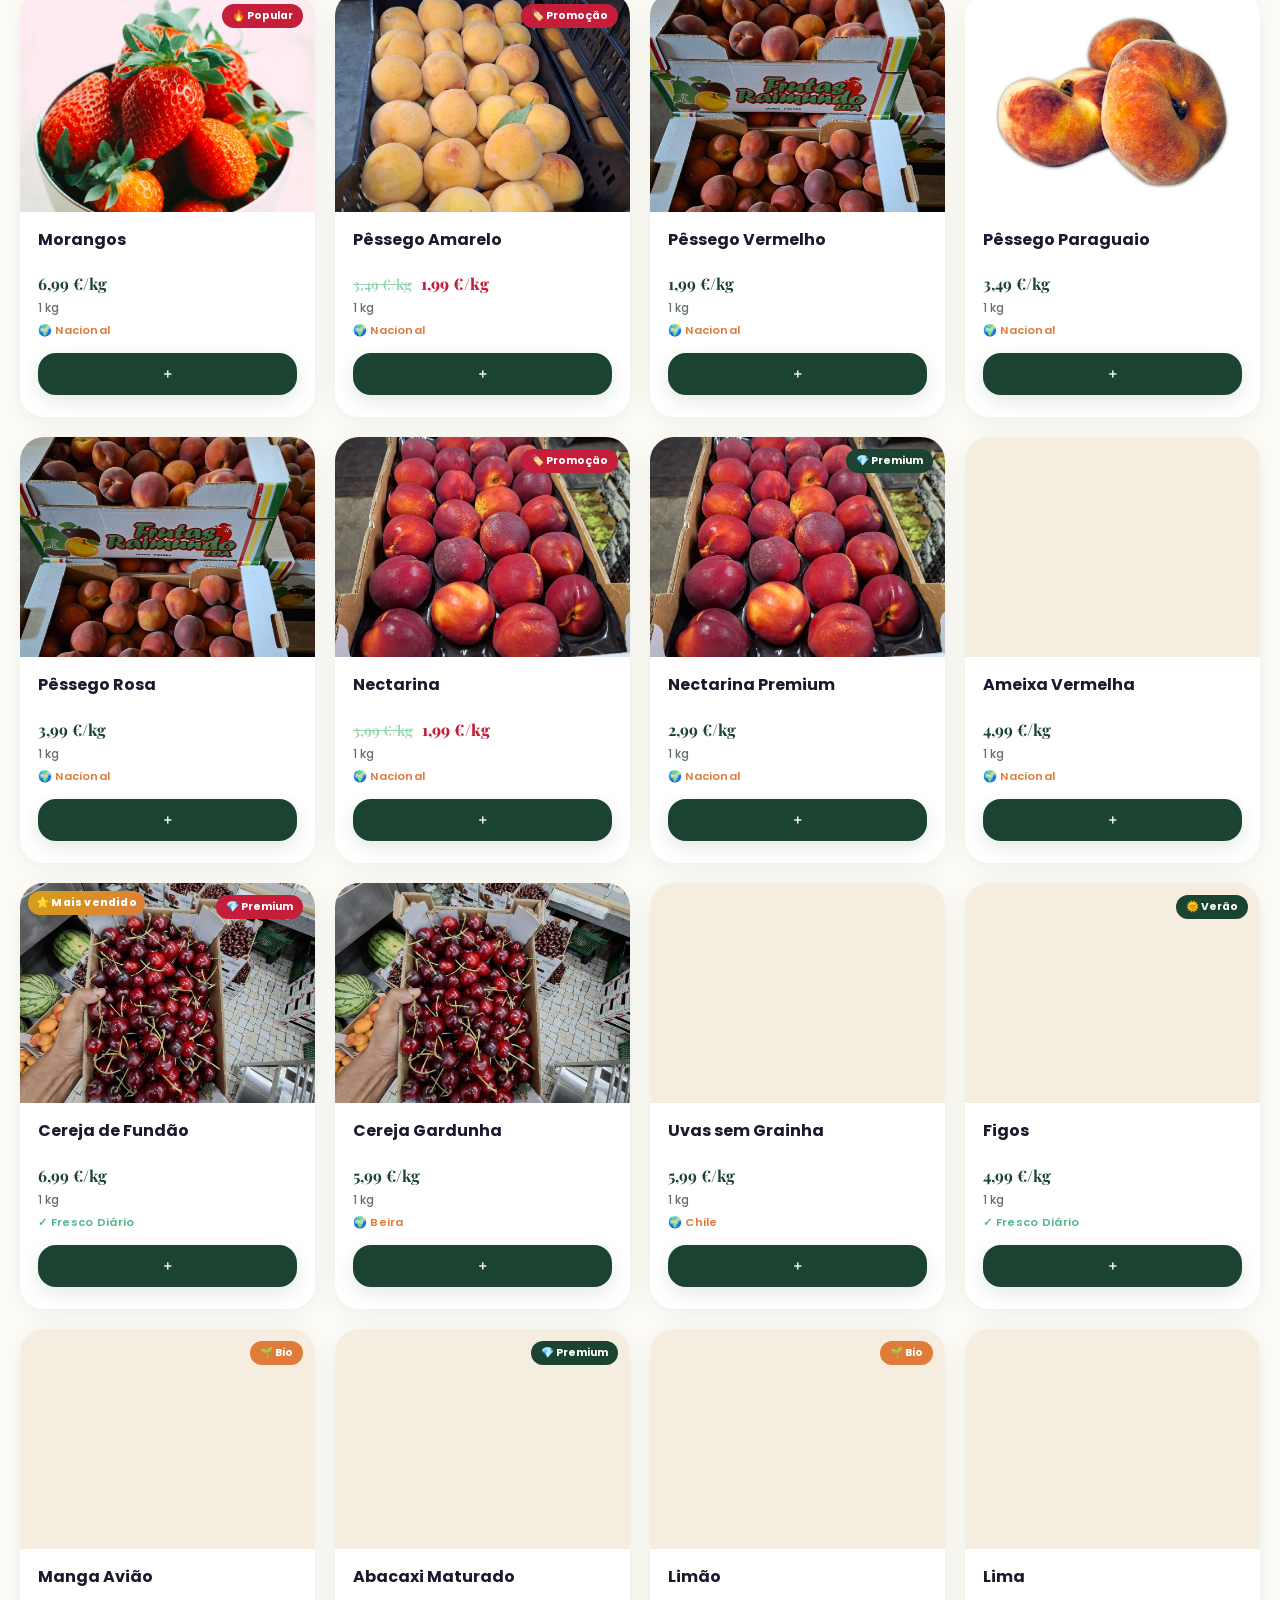
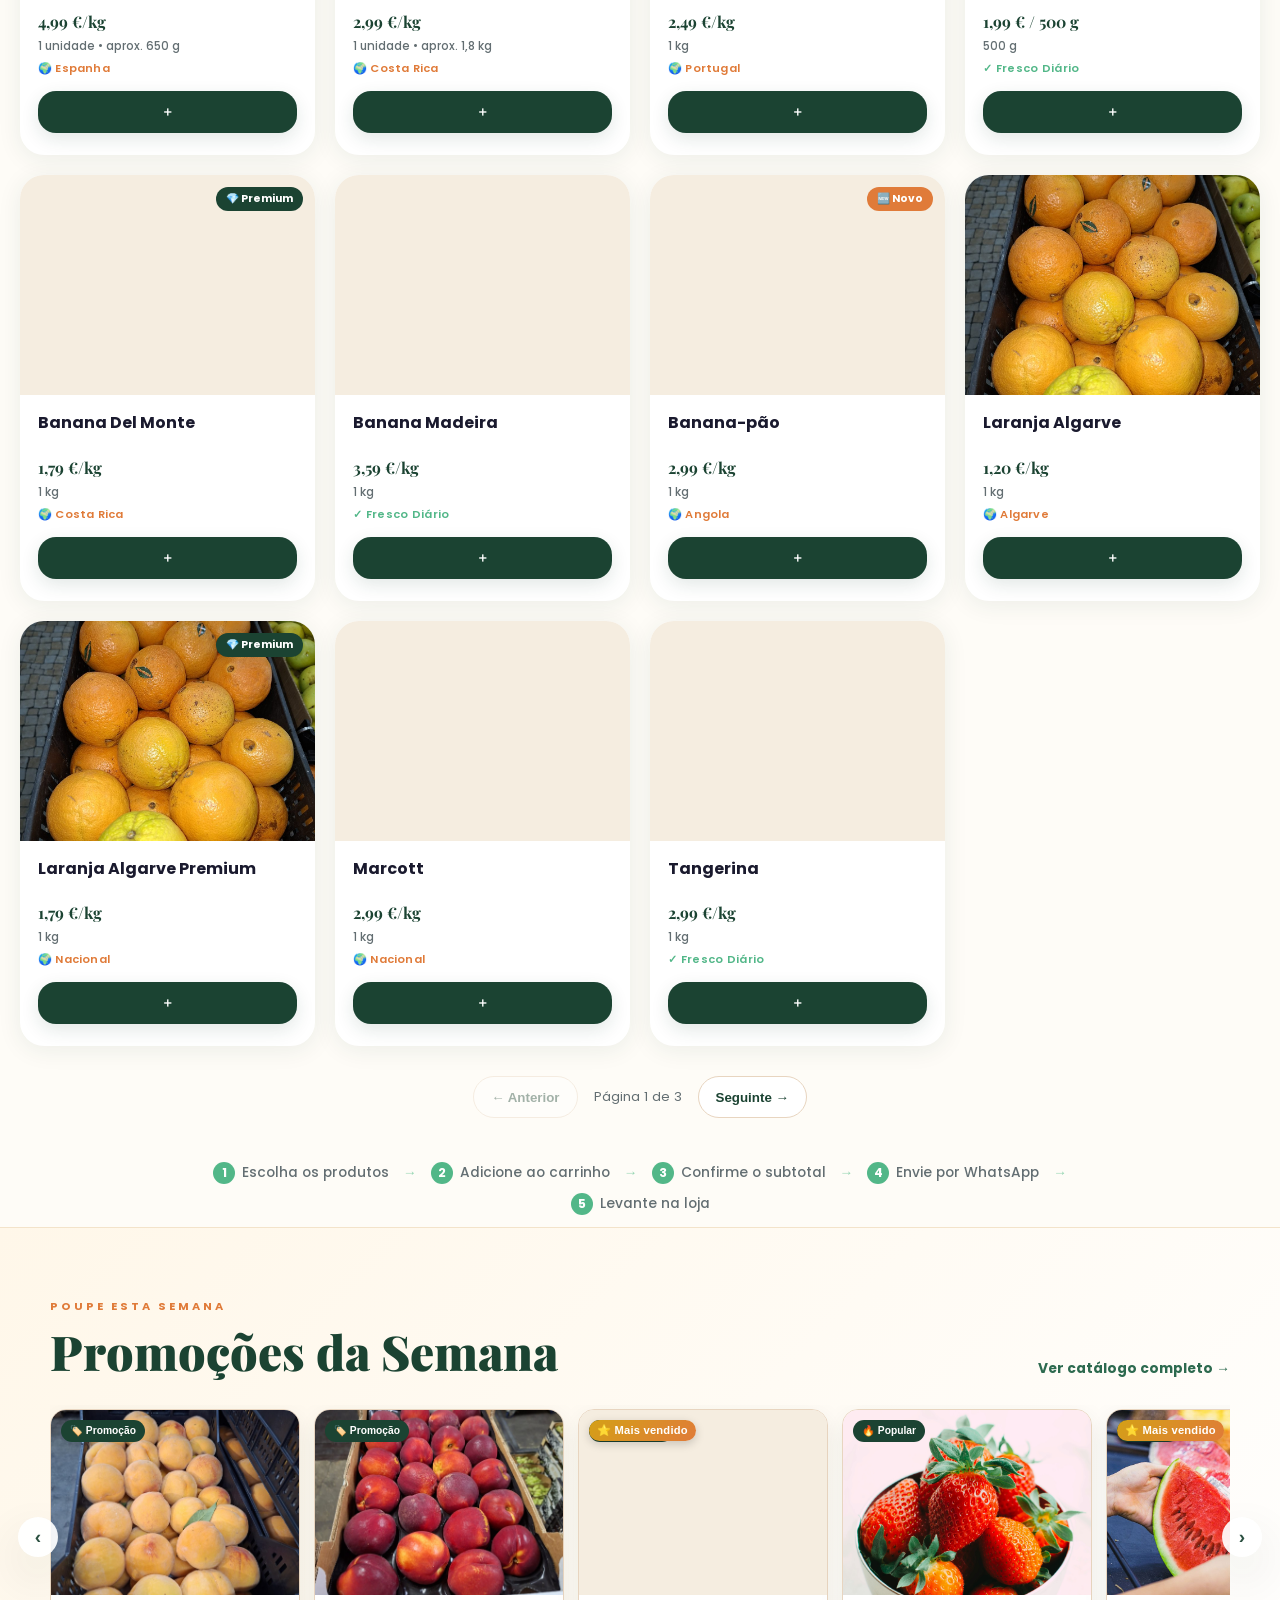
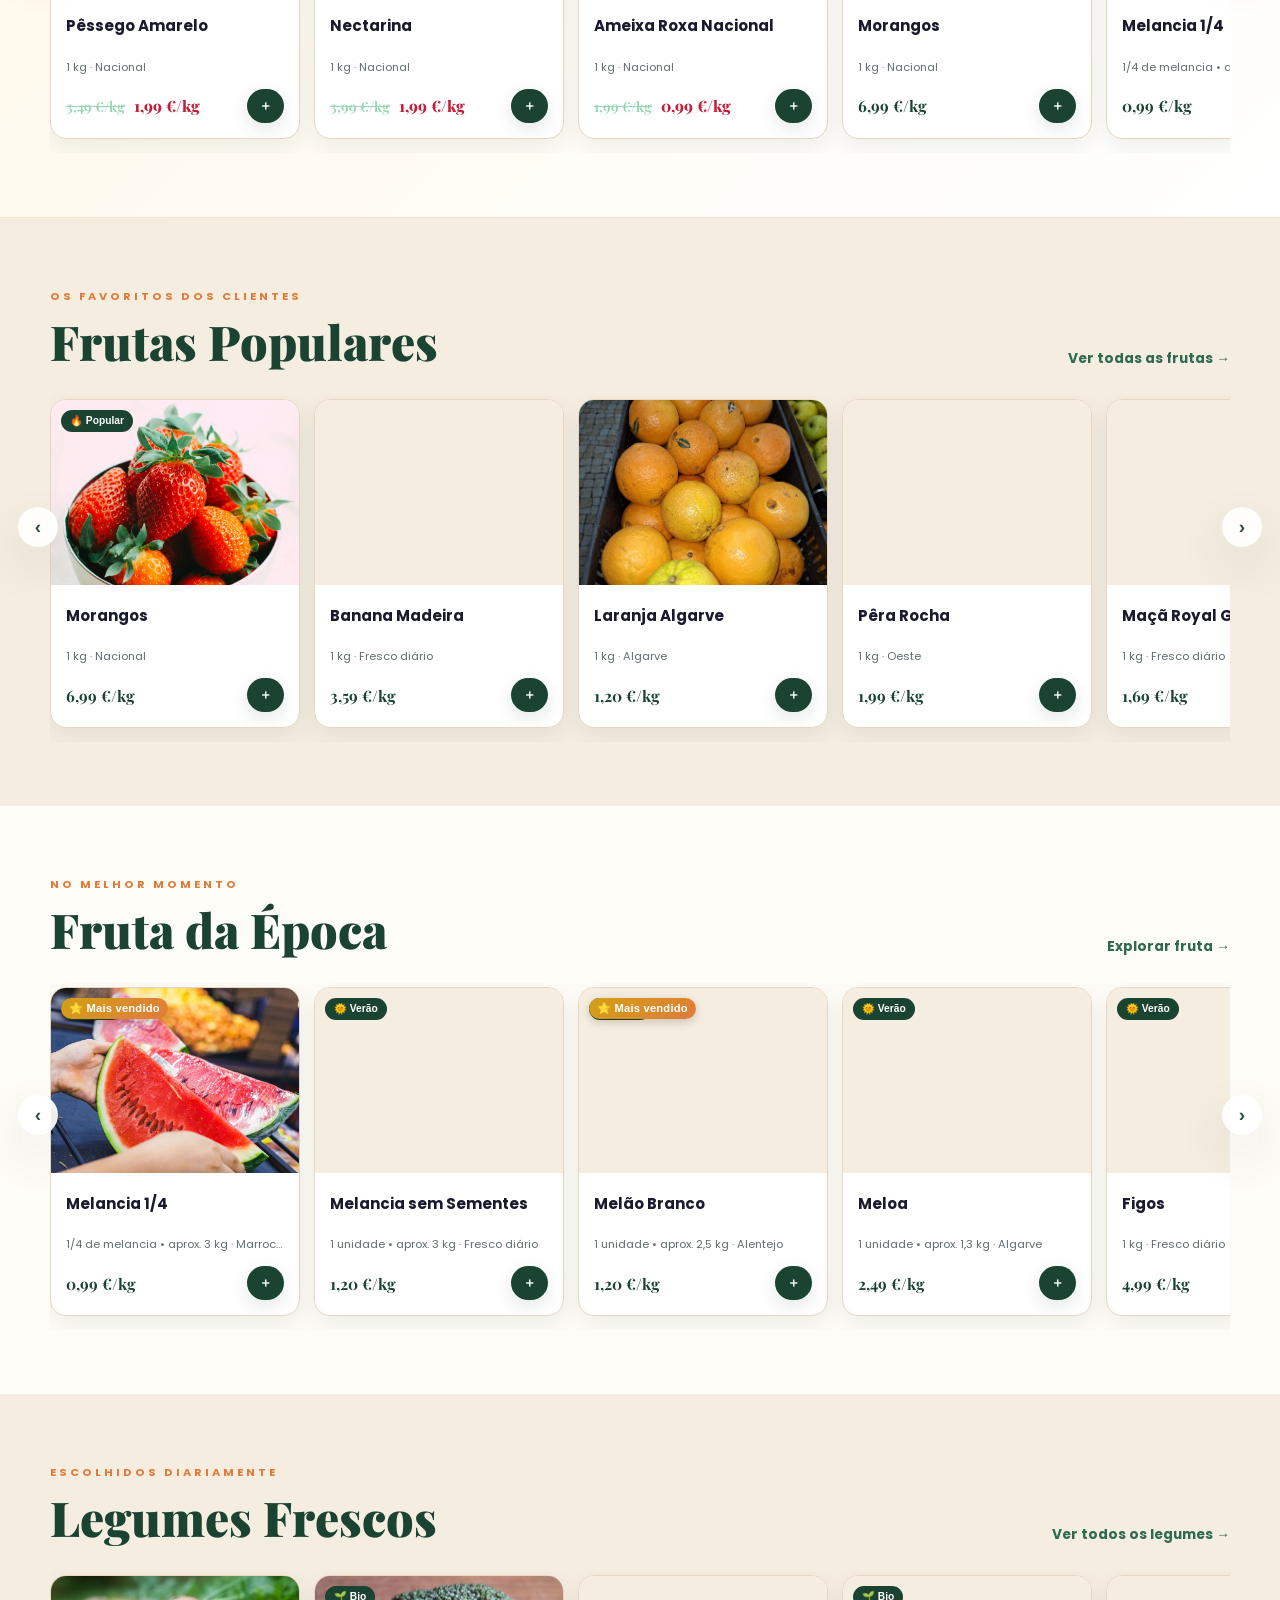
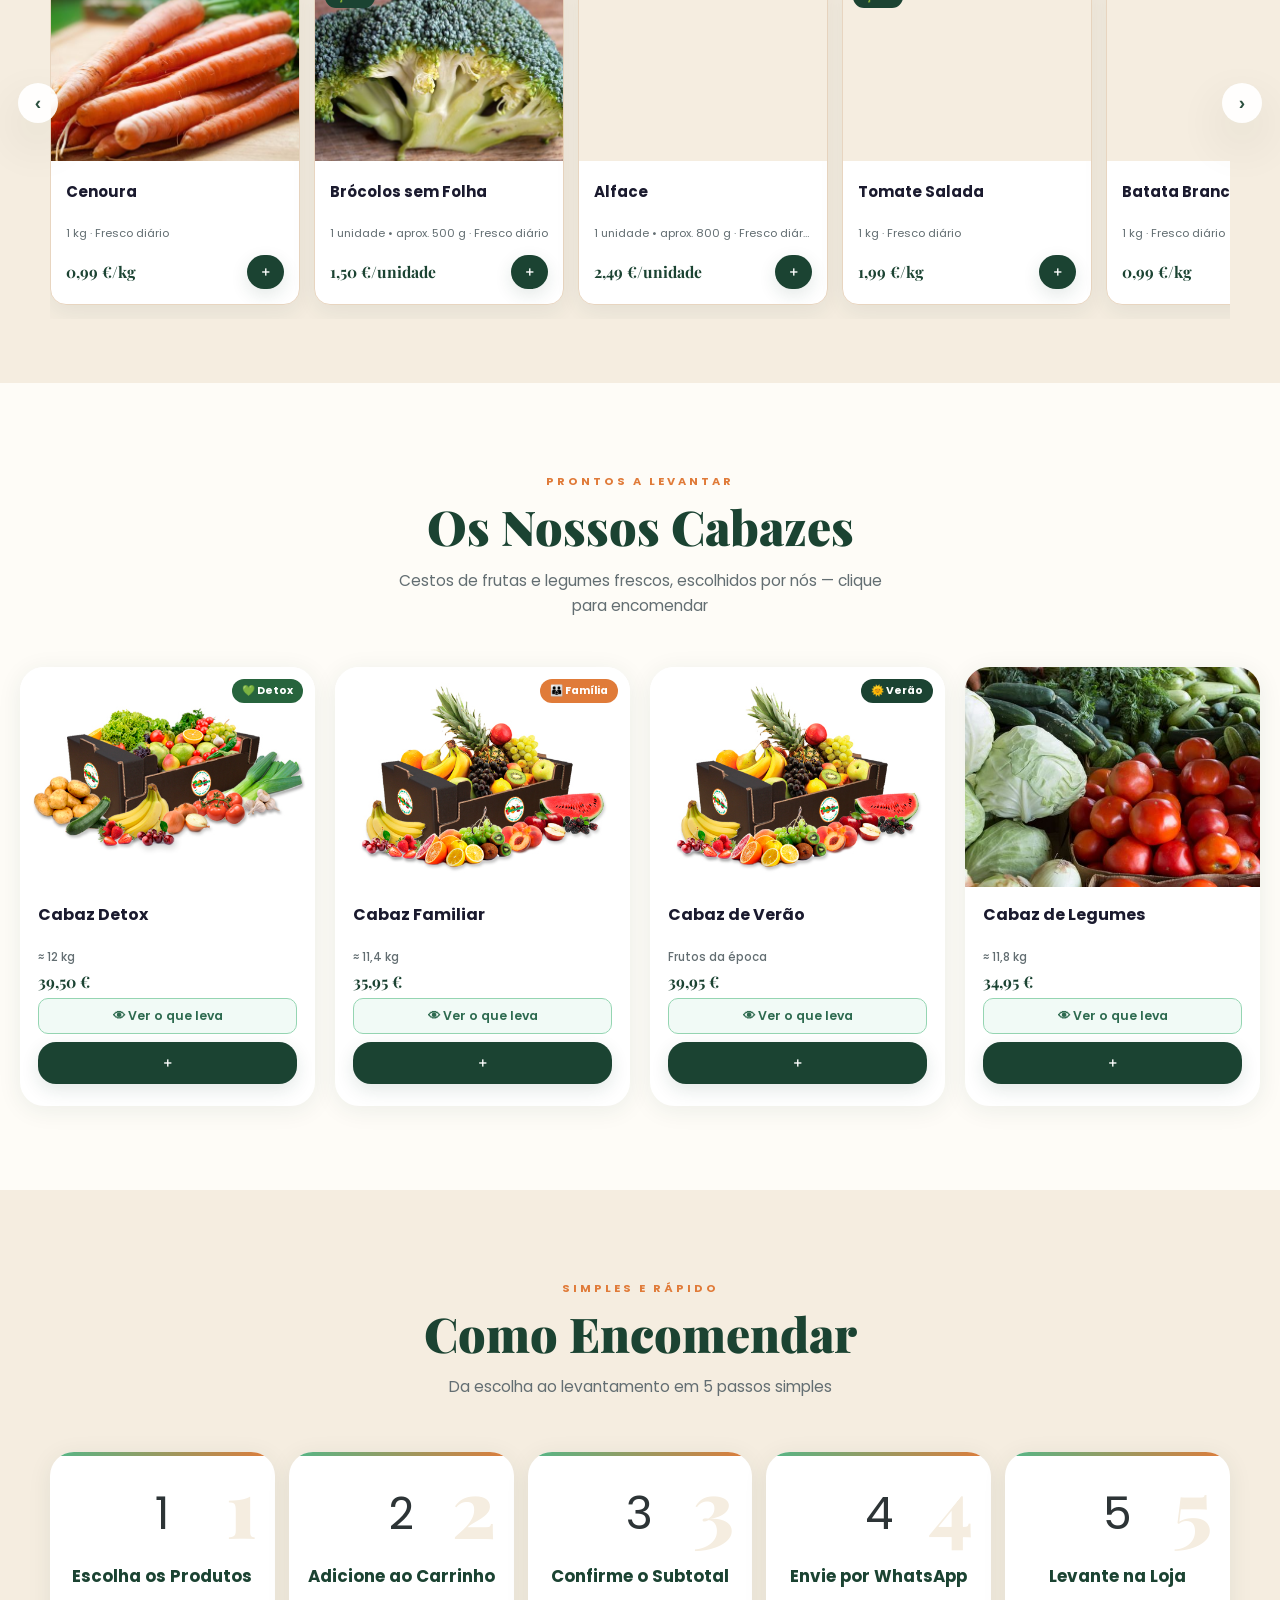
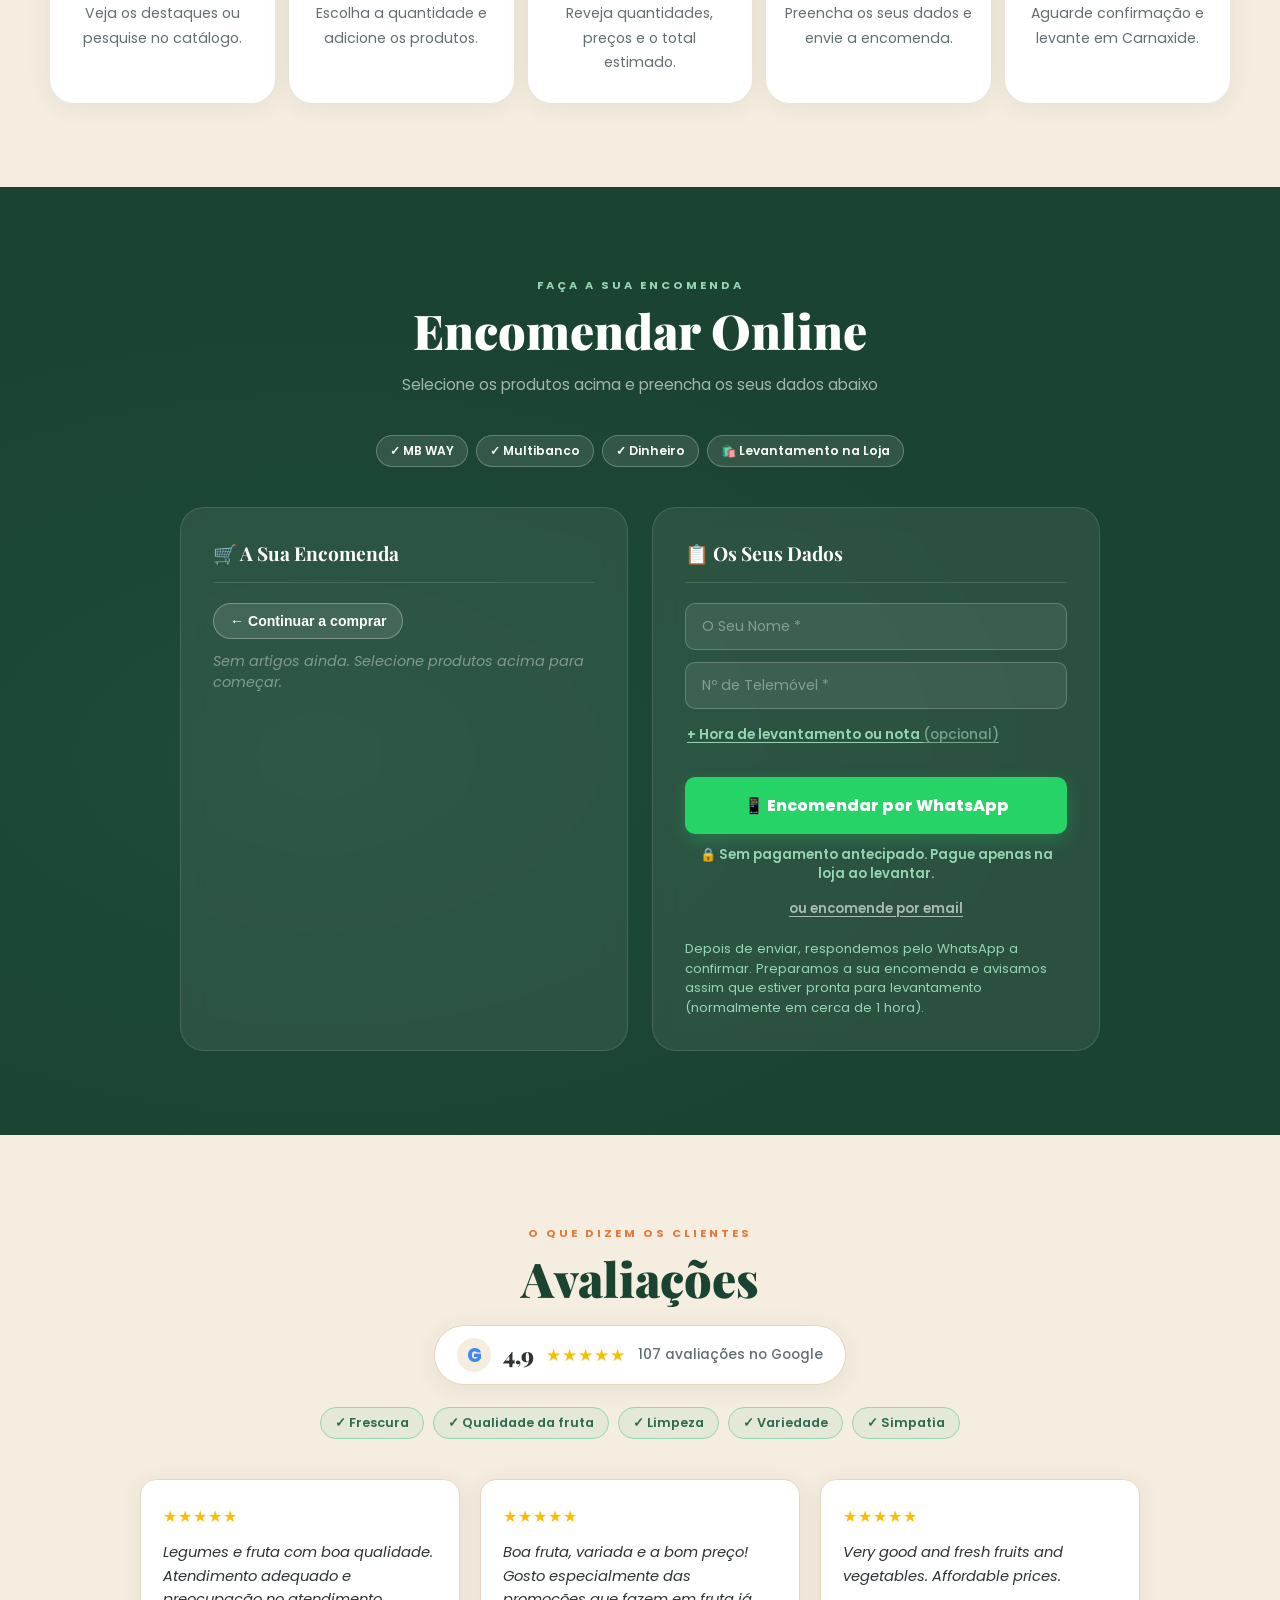
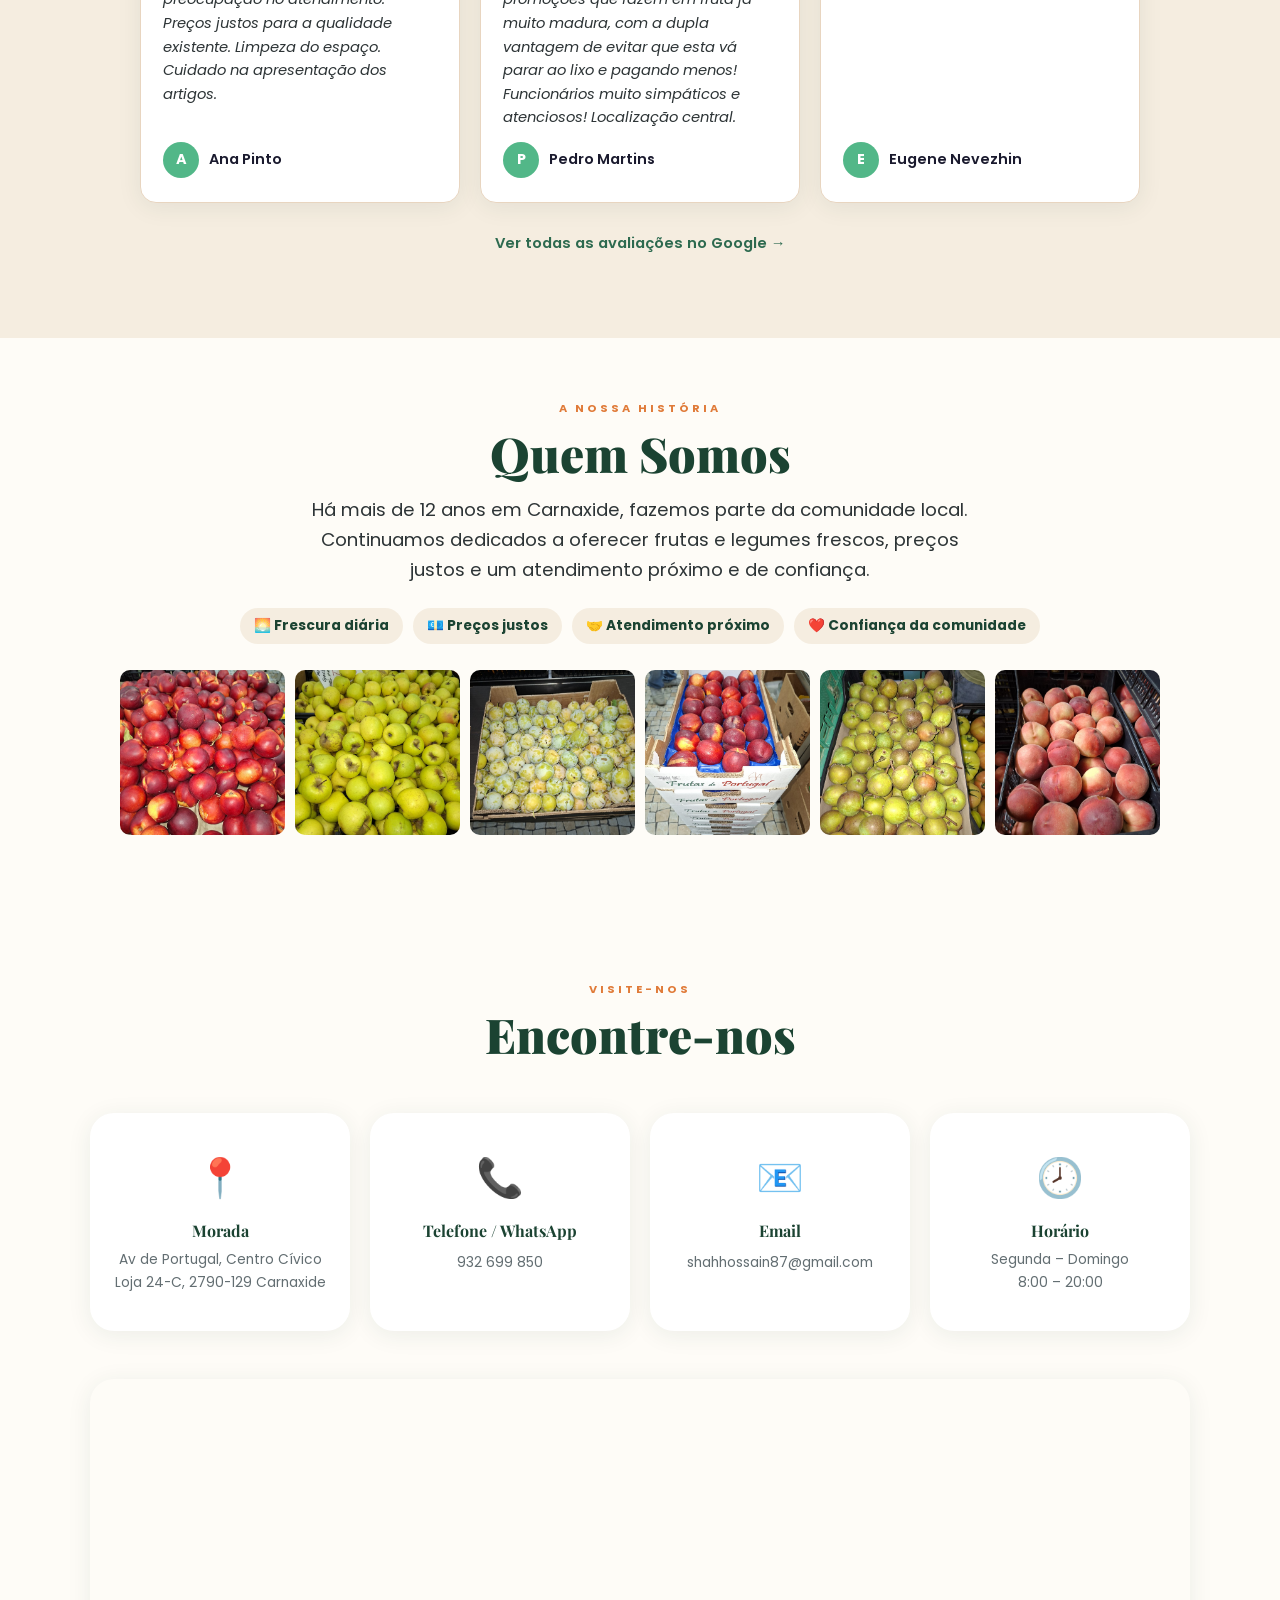
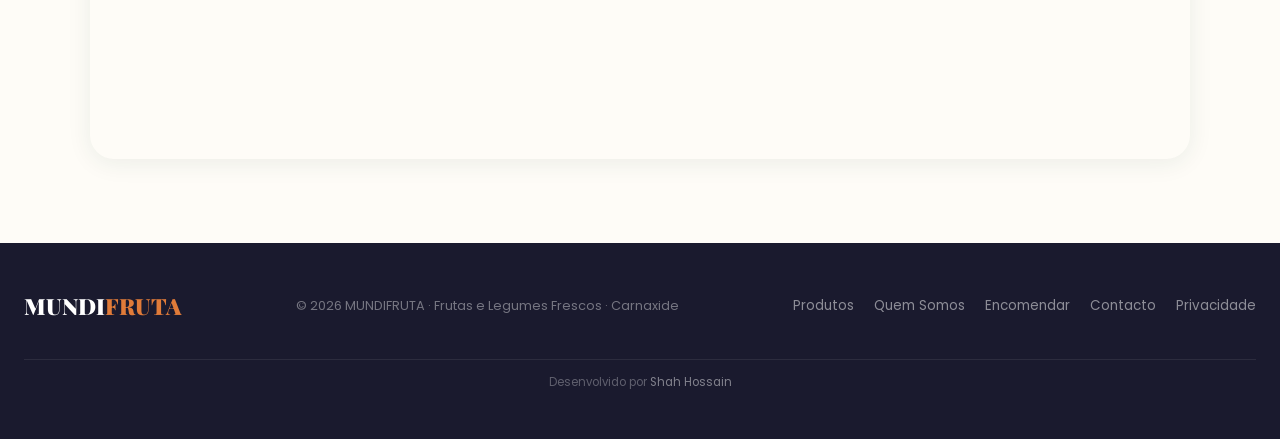
==== commit f8c339e9: "Promo bar: highlight biological shelf offers; bump dados.js cache" ====
--- a/index.html
+++ b/index.html
@@ -84,13 +84,17 @@
     <span>🎁 10€ de desconto na primeira compra acima de 40€</span>
     <span>🛒 Encomende por WhatsApp e levante na loja</span>
     <span>🍉 Melancia 1/4 aprox. 3 kg</span>
-    <span>🌿 Hortelã fresca disponível hoje por 1,20€</span>
+    <span>🍋 Limão biológico 2,49€/kg</span>
+    <span>🍅 Tomate salada biológico 1,99€/kg</span>
+    <span>🥒 Curgete biológica 2,49€/kg</span>
     <span>🚚 Entregas rápidas para Carnaxide e Oeiras</span>
     <span>🎉 Produtos frescos, selecionados todos os dias</span>
     <span>🎁 10€ de desconto na primeira compra acima de 40€</span>
     <span>🛒 Encomende por WhatsApp e levante na loja</span>
     <span>🍉 Melancia 1/4 aprox. 3 kg</span>
-    <span>🌿 Hortelã fresca disponível hoje por 1,20€</span>
+    <span>🍋 Limão biológico 2,49€/kg</span>
+    <span>🍅 Tomate salada biológico 1,99€/kg</span>
+    <span>🥒 Curgete biológica 2,49€/kg</span>
     <span>🚚 Entregas rápidas para Carnaxide e Oeiras</span>
     <span>🎉 Produtos frescos, selecionados todos os dias</span>
   </div>
@@ -641,7 +645,7 @@
   </div>
 </div>
 
-<script src="js/dados.js?v=21"></script>
+<script src="js/dados.js?v=22"></script>
 <script src="js/app.js?v=32"></script>
 <script src="js/extras.js?v=21"></script>
 </body>
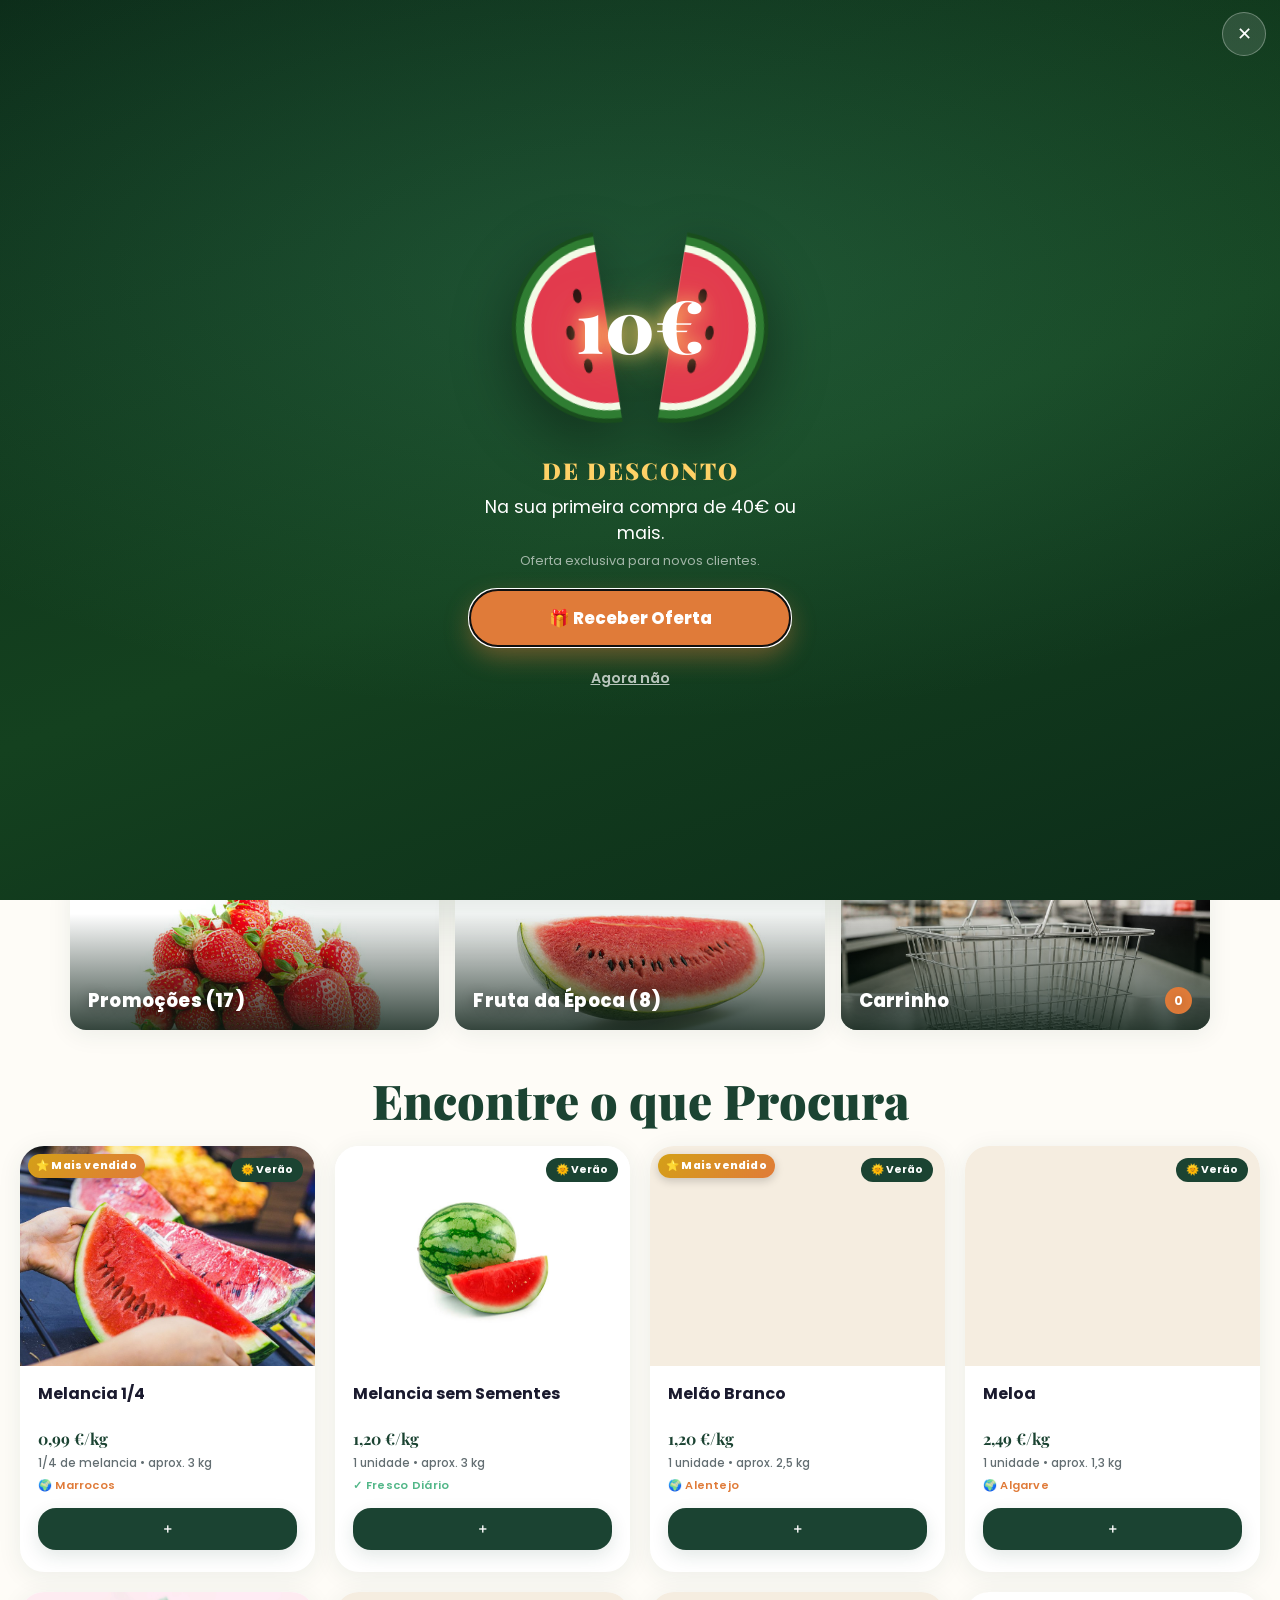
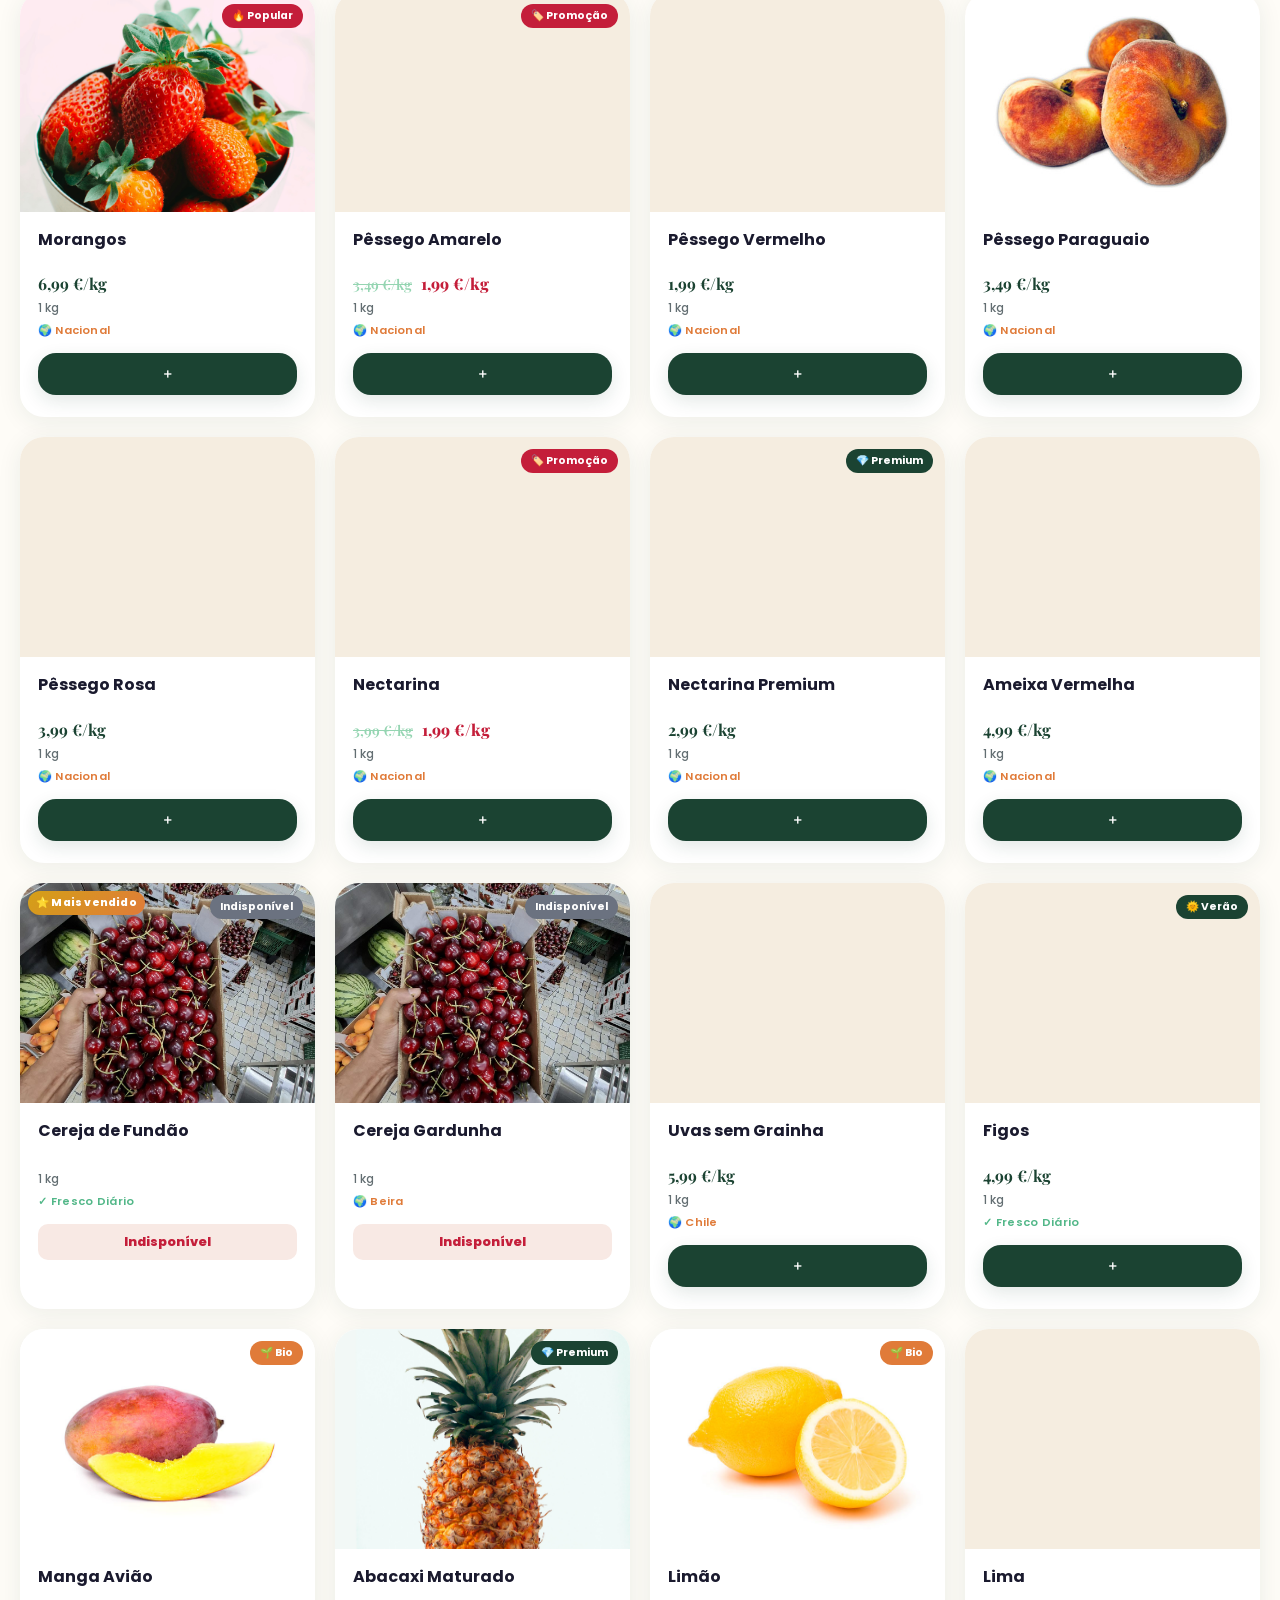
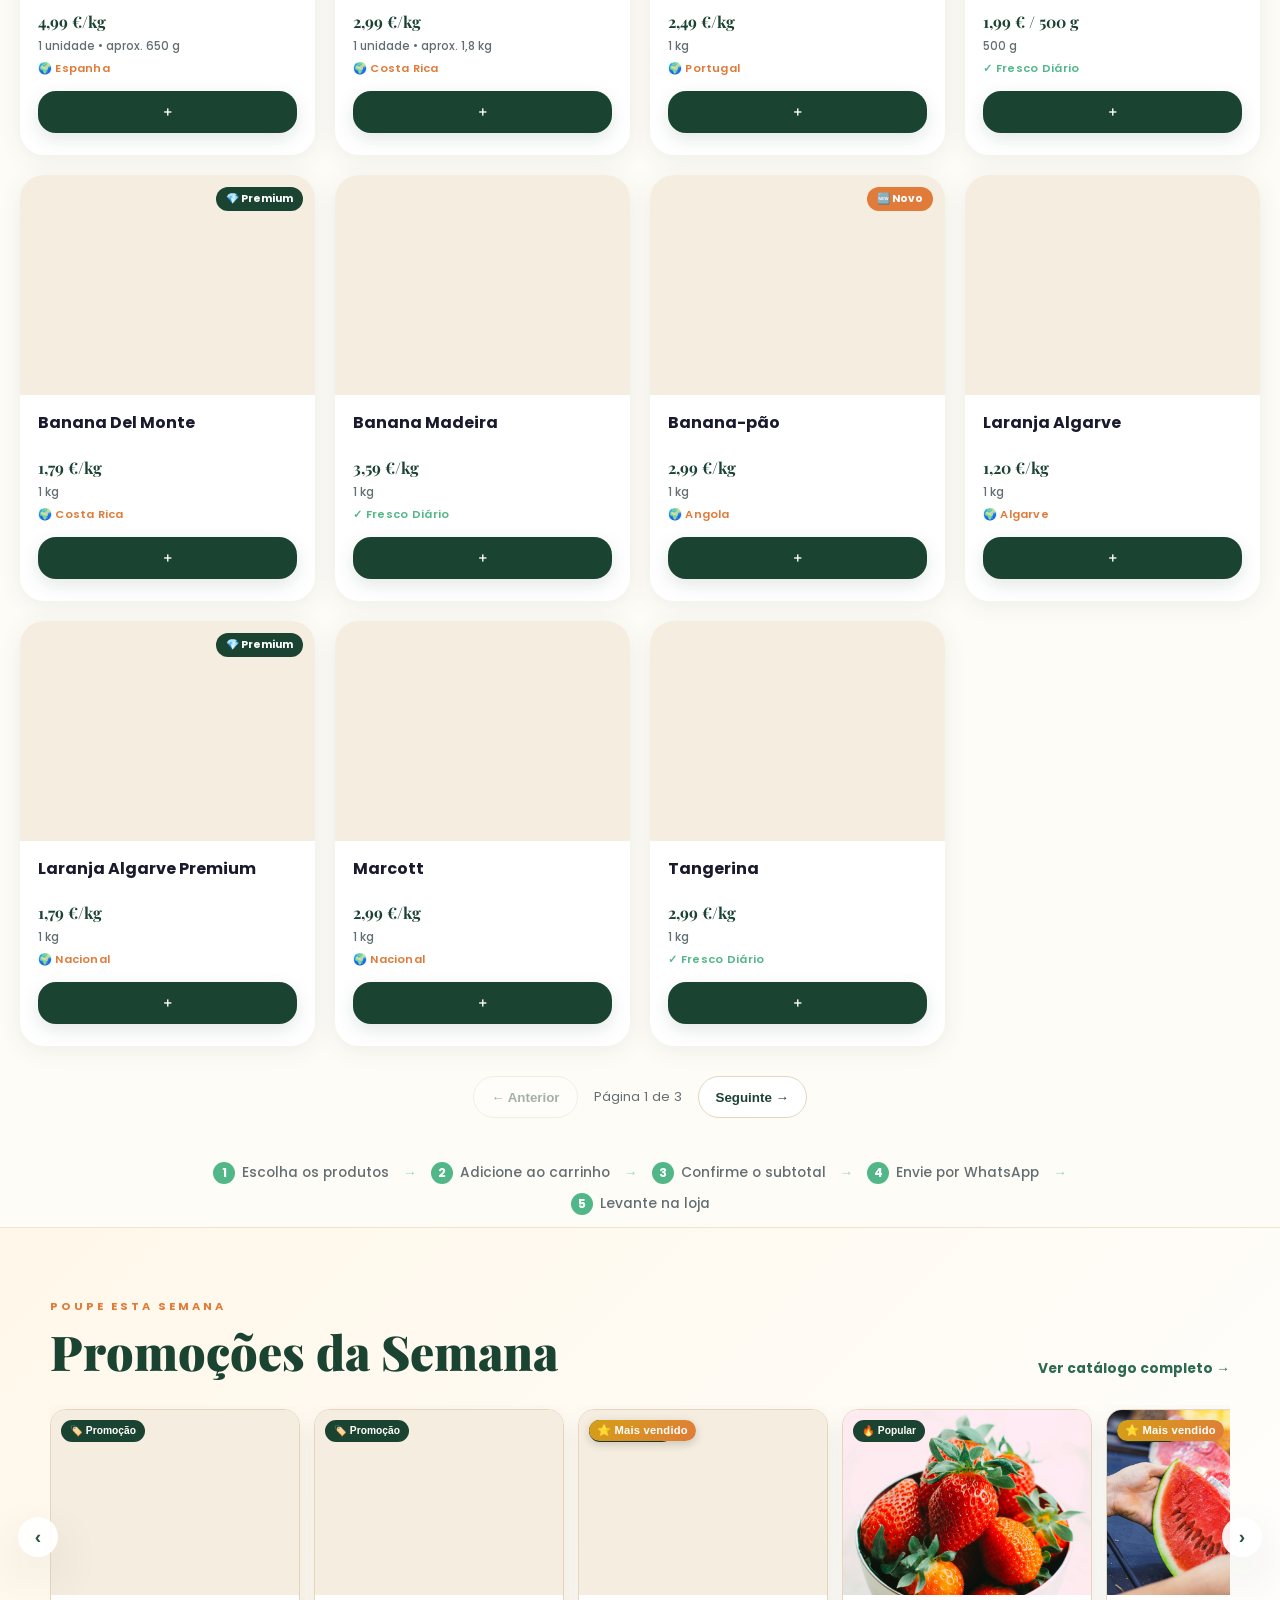
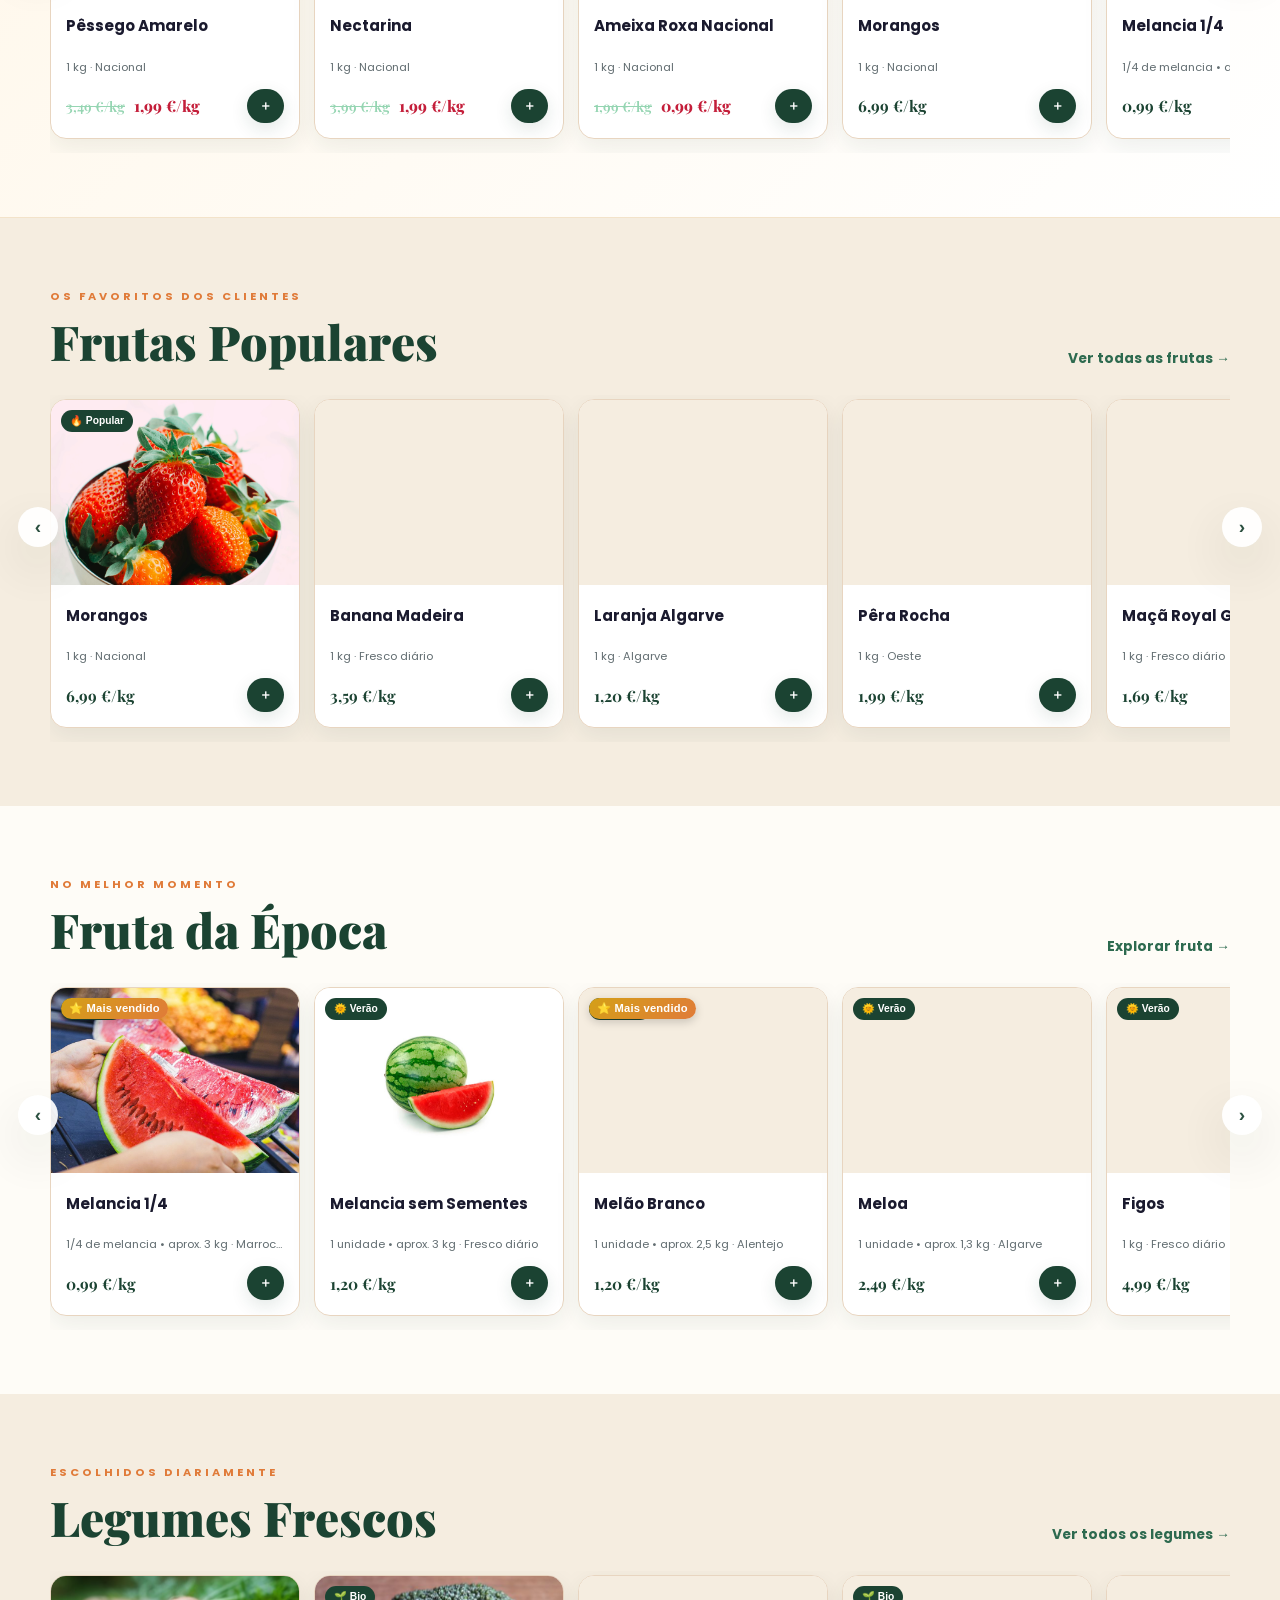
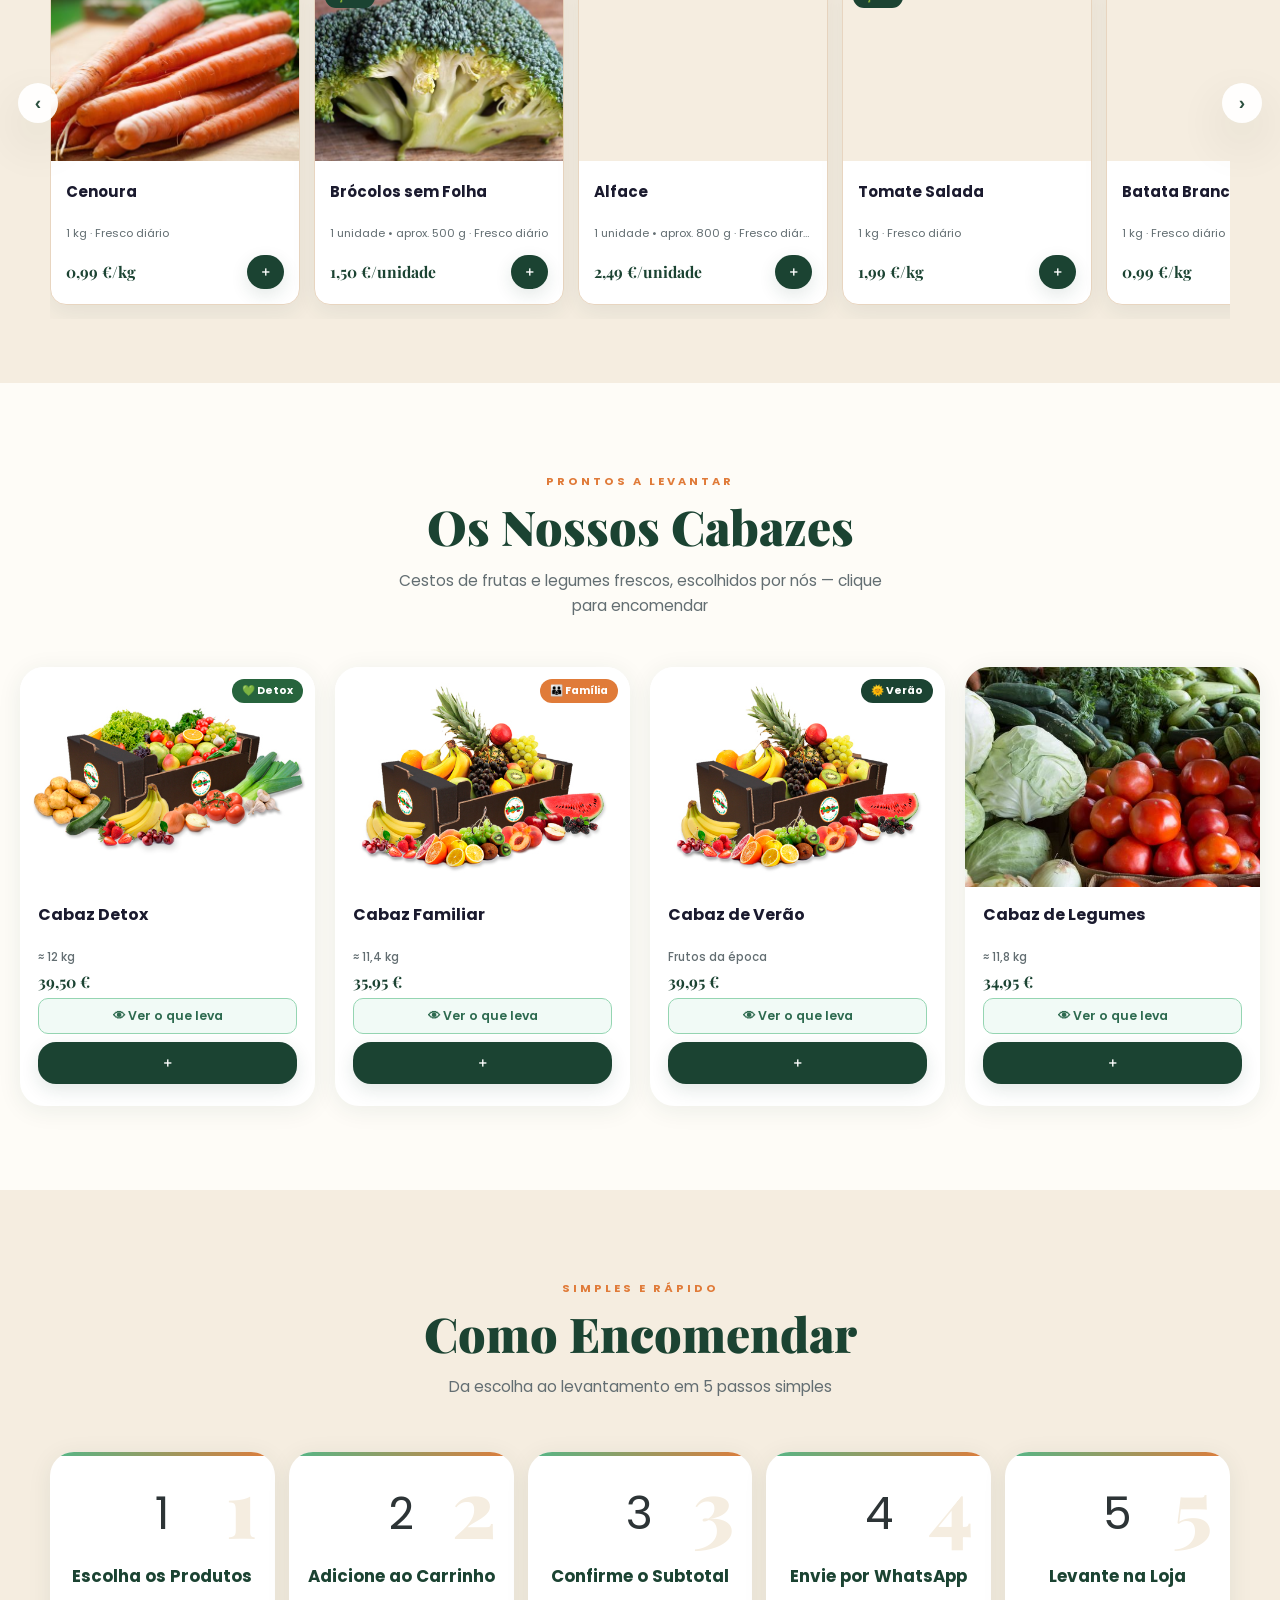
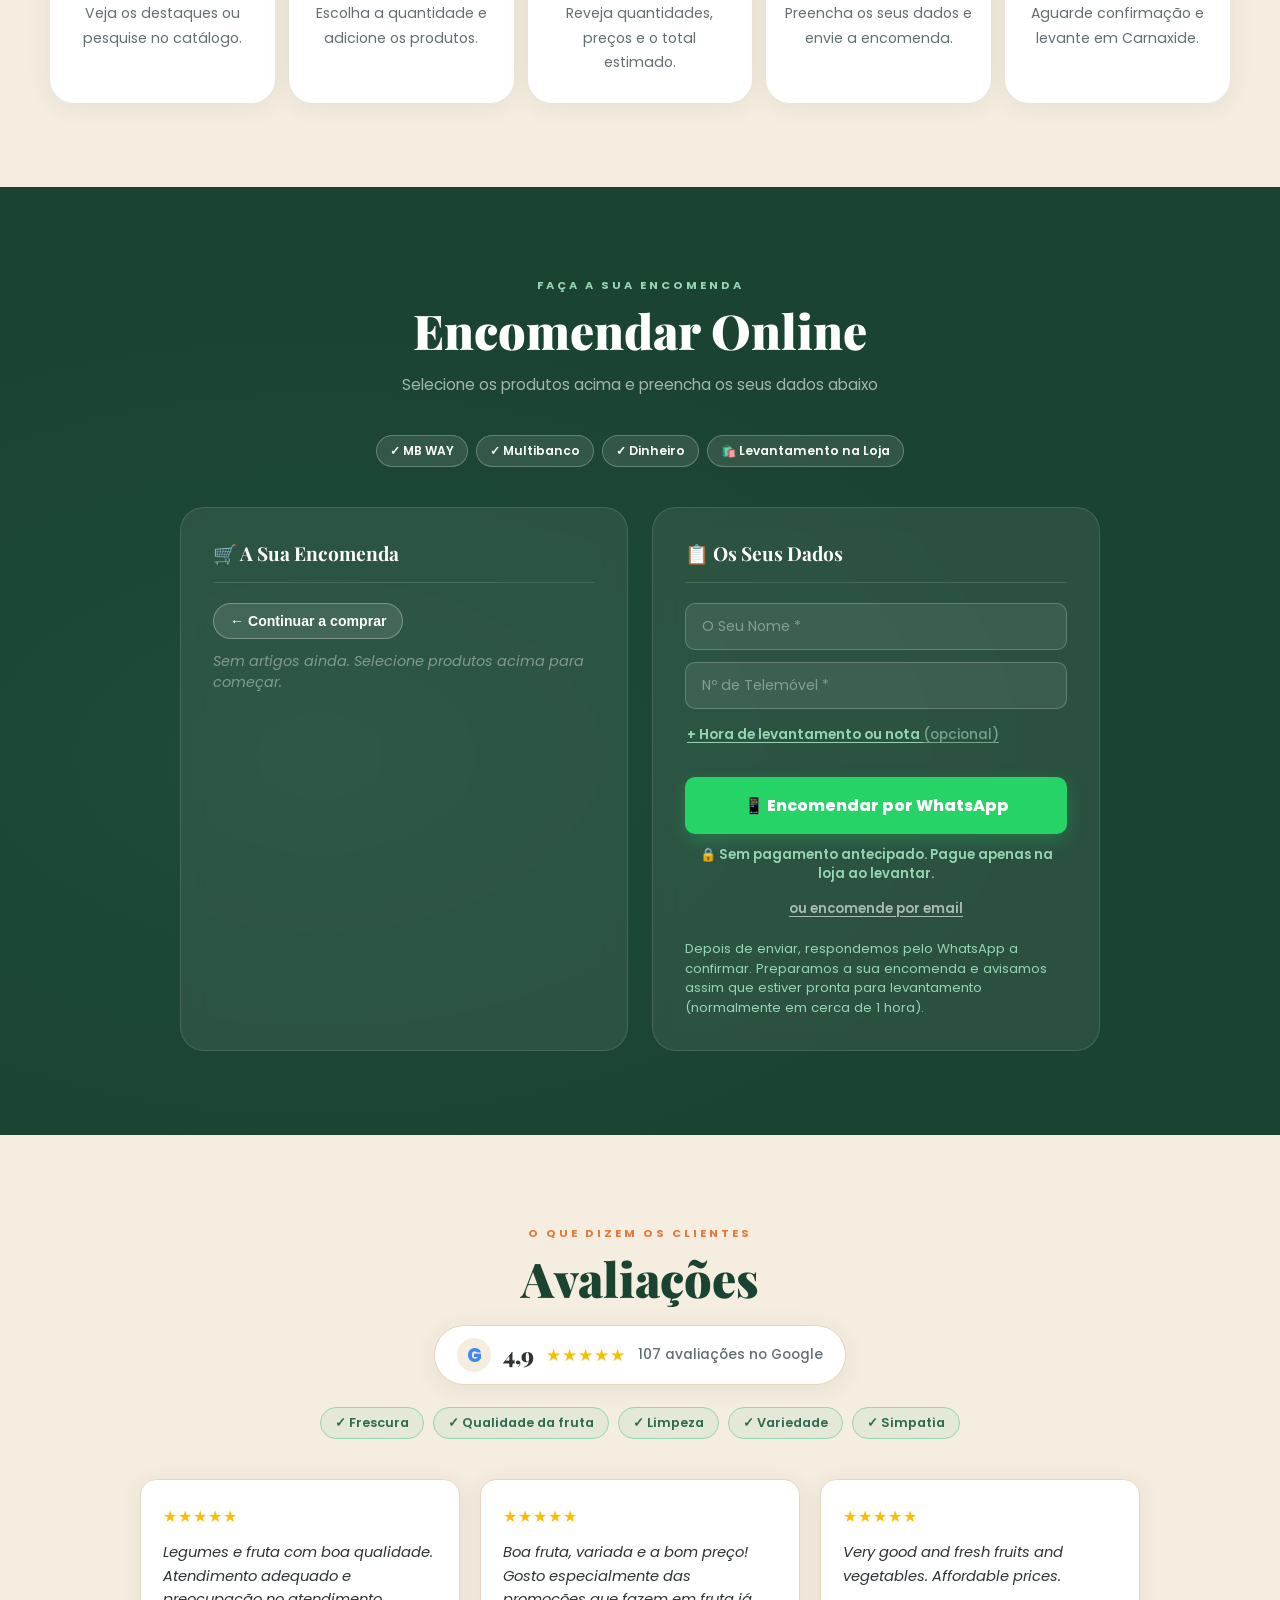
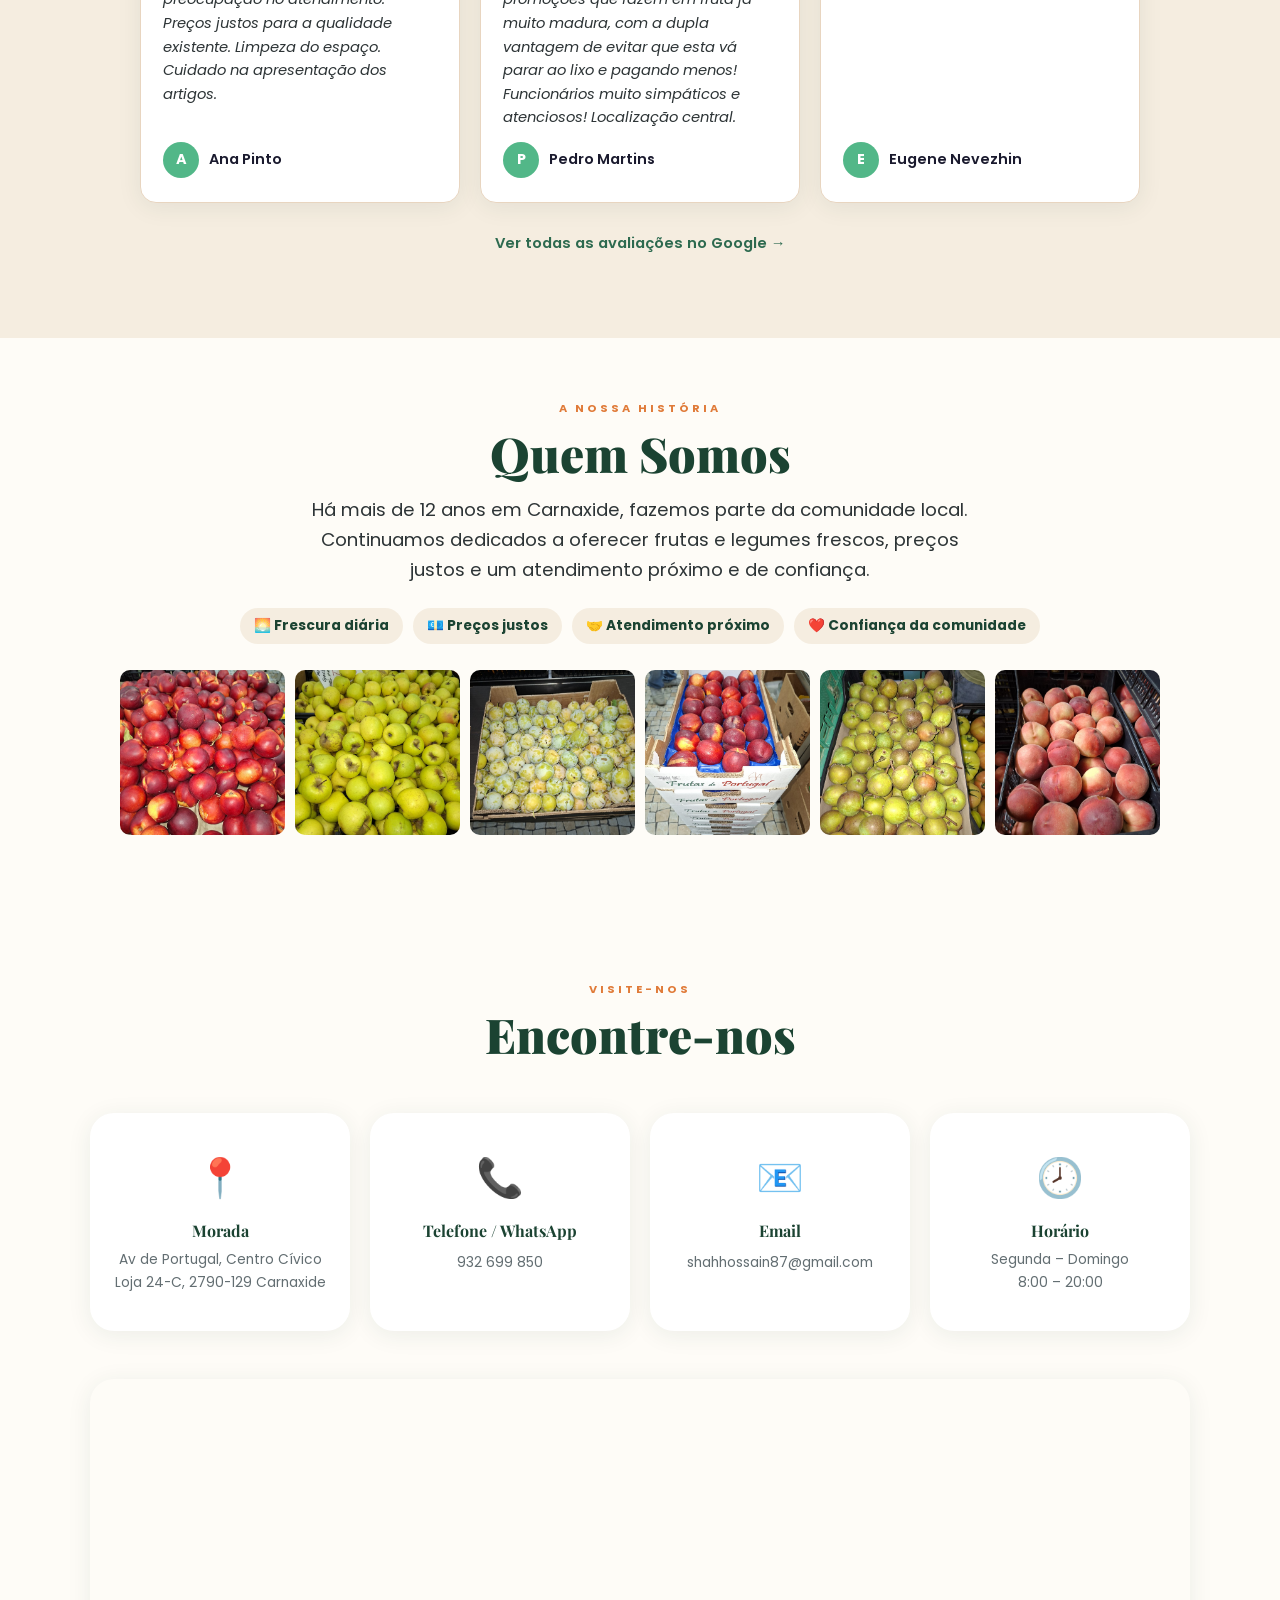
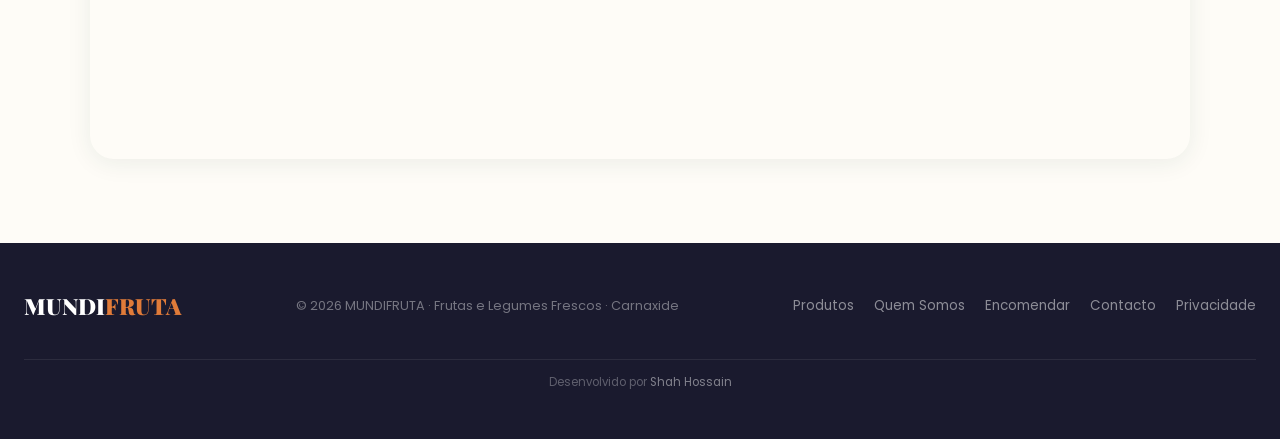
==== commit 9c30003f: "Bump dados.js cache after cereja OOS" ====
--- a/index.html
+++ b/index.html
@@ -645,7 +645,7 @@
   </div>
 </div>
 
-<script src="js/dados.js?v=22"></script>
+<script src="js/dados.js?v=23"></script>
 <script src="js/app.js?v=32"></script>
 <script src="js/extras.js?v=21"></script>
 </body>
